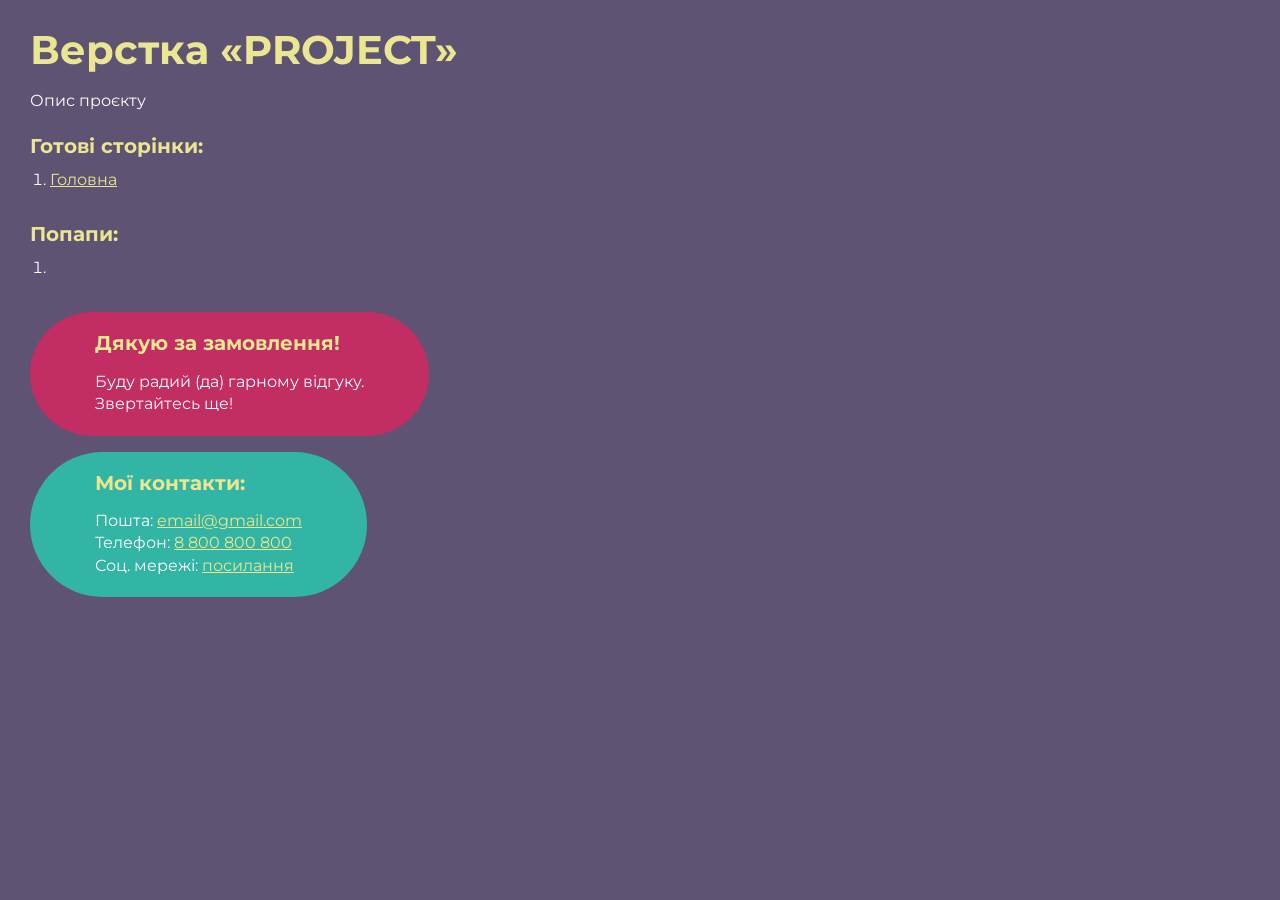
==== index.html @ 3715a98c "first commit" ====
<!DOCTYPE html>
<html>

<head>
	<meta charset="UTF-8">
	<meta name="viewport" content="width=device-width, initial-scale=1.0">
	<title>Верстка «PROJECT»</title>
</head>

<body>
	<div class="rootpage">
		<h1>Верстка «PROJECT»</h1>
		<div class="rootpage__info">
			Опис проєкту
		</div>
		<h2>Готові сторінки:</h2>
		<ol class="rootpage__list">
			<li><a target="_blank" href="home.html">Головна</a></li>
		</ol>
		<h2>Попапи:</h2>
		<ol class="rootpage__list">
			<li><a target="_blank" href="home.html#"></a></li>
		</ol>
		<div class="rootpage__tnx">
			<h2>Дякую за замовлення!</h2>
			<p>Буду радий (да) гарному відгуку.</p>
			<p>Звертайтесь ще!</p>
		</div>
		<div class="rootpage__contacts">
			<h2>Мої контакти:</h2>
			<p>Пошта: <a href="mailto:email@gmail.com">email@gmail.com</a></p>
			<p>Телефон: <a href="tel:8800800800">8 800 800 800</a></p>
			<p>Соц. мережі: <a href="">посилання</a></p>
		</div>
	</div>
</body>
<style>
	@charset "UTF-8";
	@import url("https://fonts.googleapis.com/css?family=Montserrat:regular,700&display=swap");

	*,
	*::before,
	*::after {
		padding: 0px;
		margin: 0px;
		border: 0px;
		box-sizing: border-box;
	}

	html,
	body {
		height: 100%;
		margin: 0;
		padding: 0;
		min-width: 320px;
		width: 100%;
		color: #fff;
		background-color: #5e5373;
	}

	body {
		font-family: Montserrat;
		font-size: 100%;
		line-height: 1;
		font-size: 1rem;
	}

	a {
		text-decoration: underline;
		color: #ebe691
	}

	a:visited {
		text-decoration: underline;
		color: #aaa768;
	}

	a:hover {
		text-decoration: none;
	}

	ul li {
		list-style: none;
	}

	img {
		vertical-align: top;
	}

	.wrapper {
		width: 100%;
		min-height: 100%;
		overflow: hidden;
	}

	.rootpage {
		padding: 30px;
		display: flex;
		flex-direction: column;
		align-items: flex-start;
	}

	@media (max-width: 767px) {
		.rootpage {
			padding: 30px 15px;
		}
	}

	h1 {
		color: #ebe691;
		font-size: 2.5rem;
		margin: 0px 0px 1.25rem 0px;
	}

	@media (max-width: 767px) {
		h1 {
			font-size: 1.85rem;
			margin: 0px 0px 1.25rem 0px;
		}
	}

	h2 {
		color: #ebe691;
		font-size: 1.25rem;
		margin: 0px 0px 1rem 0px;
	}

	@media (max-width: 767px) {
		h2 {
			font-size: 1.125rem;
			margin: 0px 0px 1rem 0px;
		}
	}

	.rootpage__info {
		line-height: 140%;
		margin: 0px 0px 1.5rem 0px;
	}

	.rootpage__list {
		margin: 0px 0px 2.25rem 1.25rem;
	}

	.rootpage__list li:not(:last-child) {
		margin: 0px 0px 15px 0px;
	}

	.rootpage__contacts,
	.rootpage__tnx {
		border-radius: 200px;
		padding: 20px 65px;
		line-height: 140%;
	}

	@media (max-width: 767px) {

		.rootpage__contacts,
		.rootpage__tnx {
			border-radius: 40px;
			padding: 20px;
		}
	}

	.rootpage__contacts {
		background: #32b5a4;

	}

	.rootpage__contacts a {
		color: #ebe691;
	}

	.rootpage__tnx {
		background: #c22d63;
		margin: 0px 0px 1rem 0px;
	}
</style>

</html>
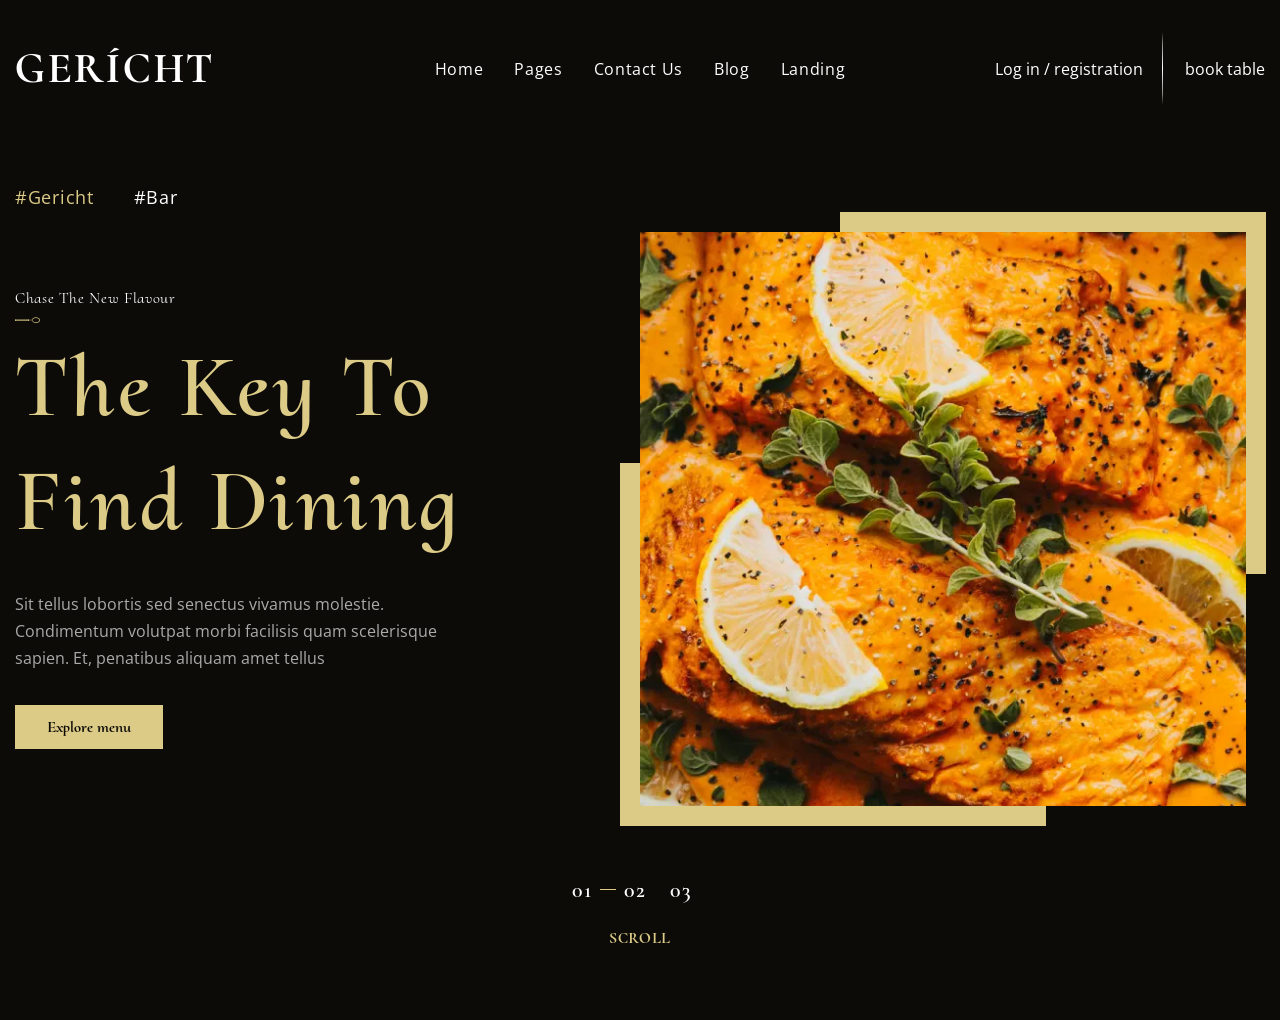
==== commit c473f917: "index" ====
--- a/index.html
+++ b/index.html
@@ -1,179 +1,121 @@
 <!DOCTYPE html>
-<html>
+<html lang="ru">
 
 <head>
+	<title>Главная</title>
 	<meta charset="UTF-8">
+	<meta name="format-detection" content="telephone=no">
+	<!-- <style>body{opacity: 0;}</style> -->
+	<link rel="stylesheet" href="css/style.min.css?_v=20230104010459">
+	<link rel="shortcut icon" href="favicon.ico">
+	<!-- <meta name="robots" content="noindex, nofollow"> -->
 	<meta name="viewport" content="width=device-width, initial-scale=1.0">
-	<title>Верстка «PROJECT»</title>
 </head>
 
 <body>
-	<div class="rootpage">
-		<h1>Верстка «PROJECT»</h1>
-		<div class="rootpage__info">
-			Опис проєкту
-		</div>
-		<h2>Готові сторінки:</h2>
-		<ol class="rootpage__list">
-			<li><a target="_blank" href="home.html">Головна</a></li>
-		</ol>
-		<h2>Попапи:</h2>
-		<ol class="rootpage__list">
-			<li><a target="_blank" href="home.html#"></a></li>
-		</ol>
-		<div class="rootpage__tnx">
-			<h2>Дякую за замовлення!</h2>
-			<p>Буду радий (да) гарному відгуку.</p>
-			<p>Звертайтесь ще!</p>
-		</div>
-		<div class="rootpage__contacts">
-			<h2>Мої контакти:</h2>
-			<p>Пошта: <a href="mailto:email@gmail.com">email@gmail.com</a></p>
-			<p>Телефон: <a href="tel:8800800800">8 800 800 800</a></p>
-			<p>Соц. мережі: <a href="">посилання</a></p>
+	<div class="wrapper">
+		<header class="header">
+			<div class="header__container header__container_wide">
+
+				<div class="header__column header__column_logo"><a href="#" class="header__logo">Gerícht</a></div>
+
+				<div class="header__column header__column_wide">
+					<div class="header__menu menu">
+						<nav class="menu__body">
+							<ul class="menu__list">
+								<li class="menu__item"><a href="" class="menu__link">Home</a></li>
+								<li class="menu__item"><a href="" class="menu__link">Pages</a></li>
+								<li class="menu__item"><a href="" class="menu__link">Contact Us</a></li>
+								<li class="menu__item"><a href="" class="menu__link">Blog</a></li>
+								<li class="menu__item"><a href="" class="menu__link">Landing</a></li>
+							</ul>
+						</nav>
+					</div>
+				</div>
+
+				<div data-da=".menu__body,479.98" class="header__column header__column_auth">
+					<ul class="header__auth auth-header">
+						<li class="auth-header__item"><a href="" class="auth-header__link">Log in / registration</a></li>
+						<li class="auth-header__item"><a href="" class="auth-header__link">book table</a></li>
+					</ul>
+				</div>
+
+				<button type="button" class="menu__icon icon-menu"><span></span></button>
+			</div>
+		</header>
+
+
+		<main class="mainpage">
+			<section data-fullscreen class="mainpage__slider main-slider"><!-- Дата-атрибут "data-fullscreen" образует блок-фулскрин не зависимо от высоты устройства ("растягивает" блок на всю высоту вьюпорта устройства) -->
+				<div class="main-slider__container main-slider__container_wide">
+					<nav class="main-slider__menu menu-main-slider">
+						<a href="" class="menu-main-slider__link menu-main-slider__link_current">#Gericht</a>
+						<a href="" class="menu-main-slider__link">#Bar</a>
+					</nav>
+					<div class="main-slider__container body-main-slider">
+						<div class="body-main-slider__swiper">
+							<div class="body-main-slider__slide slide-main-slider">
+								<div class="slide-main-slider__content">
+									<div class="slide-main-slider__header block-header block-header_big block-header_left">
+										<div class="block-header__sub-title">Chase the new flavour</div>
+										<h2 class="block-header__title">The key to find Dining</h2>
+									</div>
+									<div class="slide-main-slider__text text">Sit tellus lobortis sed senectus vivamus molestie. Condimentum volutpat morbi facilisis quam scelerisque sapien. Et, penatibus aliquam amet tellus </div>
+									<a href="" class="slide-main-slider__button button">Explore menu</a>
+								</div>
+								<a href="" class="slide-main-slider__image-ibg">
+									<picture><source data-srcset="img/mainpage/mainslider/02.webp" srcset="[data-uri]" type="image/webp"><img src="[data-uri]"  class="swiper-lazy" data-src="img/mainpage/mainslider/02.jpg" alt="food"></picture>
+								</a>
+							</div>
+							<div class="body-main-slider__slide slide-main-slider">
+								<div class="slide-main-slider__content">
+									<div class="slide-main-slider__header block-header block-header_big block-header_left">
+										<div class="block-header__sub-title">Chase the new flavour</div>
+										<h2 class="block-header__title">Love the original taste</h2>
+									</div>
+									<div class="slide-main-slider__text text">Sit tellus lobortis sed senectus vivamus molestie. Condimentum volutpat morbi facilisis quam scelerisque sapien. Et, penatibus aliquam amet tellus </div>
+									<a href="" class="slide-main-slider__button button">Explore menu</a>
+								</div>
+								<a href="" class="slide-main-slider__image-ibg">
+									<picture><source data-srcset="img/mainpage/mainslider/03.webp" srcset="[data-uri]" type="image/webp"><img src="[data-uri]"  class="swiper-lazy" data-src="img/mainpage/mainslider/03.jpg" alt="food"></picture>
+								</a>
+							</div>
+							<div class="body-main-slider__slide slide-main-slider">
+								<div class="slide-main-slider__content">
+									<div class="slide-main-slider__header block-header block-header_big block-header_left">
+										<div class="block-header__sub-title">Chase the new flavour</div>
+										<h2 class="block-header__title">In every bite delight</h2>
+									</div>
+									<div class="slide-main-slider__text text">Sit tellus lobortis sed senectus vivamus molestie. Condimentum volutpat morbi facilisis quam scelerisque sapien. Et, penatibus aliquam amet tellus </div>
+									<a href="" class="slide-main-slider__button button">Explore menu</a>
+								</div>
+								<a href="" class="slide-main-slider__image-ibg">
+									<picture><source data-srcset="img/mainpage/mainslider/01.webp" srcset="[data-uri]" type="image/webp"><img src="[data-uri]"  class="swiper-lazy" data-src="img/mainpage/mainslider/01.jpg" alt="food"></picture>
+								</a>
+							</div>
+						</div>
+						<div class="body-main-slider__controll"></div>
+					</div>
+					<button data-da=".body-main-slider,1445,last" type="button" class="main-slider__scroll scroll">Scroll</button>
+				</div>
+			</section>
+		</main>
+		<footer class="footer">
+			<div class="footer__container">
+			</div>
+		</footer>
+	</div>
+	<!-- <div id="popup" aria-hidden="true" class="popup">
+	<div class="popup__wrapper">
+		<div class="popup__content">
+			<button data-close type="button" class="popup__close">Закрыть</button>
+			<div class="popup__text">
+				Text
+			</div>
 		</div>
 	</div>
+</div> -->
+	<script src="js/app.min.js?_v=20230104010459"></script>
 </body>
-<style>
-	@charset "UTF-8";
-	@import url("https://fonts.googleapis.com/css?family=Montserrat:regular,700&display=swap");
-
-	*,
-	*::before,
-	*::after {
-		padding: 0px;
-		margin: 0px;
-		border: 0px;
-		box-sizing: border-box;
-	}
-
-	html,
-	body {
-		height: 100%;
-		margin: 0;
-		padding: 0;
-		min-width: 320px;
-		width: 100%;
-		color: #fff;
-		background-color: #5e5373;
-	}
-
-	body {
-		font-family: Montserrat;
-		font-size: 100%;
-		line-height: 1;
-		font-size: 1rem;
-	}
-
-	a {
-		text-decoration: underline;
-		color: #ebe691
-	}
-
-	a:visited {
-		text-decoration: underline;
-		color: #aaa768;
-	}
-
-	a:hover {
-		text-decoration: none;
-	}
-
-	ul li {
-		list-style: none;
-	}
-
-	img {
-		vertical-align: top;
-	}
-
-	.wrapper {
-		width: 100%;
-		min-height: 100%;
-		overflow: hidden;
-	}
-
-	.rootpage {
-		padding: 30px;
-		display: flex;
-		flex-direction: column;
-		align-items: flex-start;
-	}
-
-	@media (max-width: 767px) {
-		.rootpage {
-			padding: 30px 15px;
-		}
-	}
-
-	h1 {
-		color: #ebe691;
-		font-size: 2.5rem;
-		margin: 0px 0px 1.25rem 0px;
-	}
-
-	@media (max-width: 767px) {
-		h1 {
-			font-size: 1.85rem;
-			margin: 0px 0px 1.25rem 0px;
-		}
-	}
-
-	h2 {
-		color: #ebe691;
-		font-size: 1.25rem;
-		margin: 0px 0px 1rem 0px;
-	}
-
-	@media (max-width: 767px) {
-		h2 {
-			font-size: 1.125rem;
-			margin: 0px 0px 1rem 0px;
-		}
-	}
-
-	.rootpage__info {
-		line-height: 140%;
-		margin: 0px 0px 1.5rem 0px;
-	}
-
-	.rootpage__list {
-		margin: 0px 0px 2.25rem 1.25rem;
-	}
-
-	.rootpage__list li:not(:last-child) {
-		margin: 0px 0px 15px 0px;
-	}
-
-	.rootpage__contacts,
-	.rootpage__tnx {
-		border-radius: 200px;
-		padding: 20px 65px;
-		line-height: 140%;
-	}
-
-	@media (max-width: 767px) {
-
-		.rootpage__contacts,
-		.rootpage__tnx {
-			border-radius: 40px;
-			padding: 20px;
-		}
-	}
-
-	.rootpage__contacts {
-		background: #32b5a4;
-
-	}
-
-	.rootpage__contacts a {
-		color: #ebe691;
-	}
-
-	.rootpage__tnx {
-		background: #c22d63;
-		margin: 0px 0px 1rem 0px;
-	}
-</style>
 
 </html>
--- a/css/style.min.css
+++ b/css/style.min.css
@@ -0,0 +1 @@
+@charset "UTF-8";@import url(https://fonts.googleapis.com/css?family=Open+Sans:regular,500,600,700,italic&display=swap);@font-face{font-family:CormorantUpright;font-display:swap;src:url(../fonts/CormorantUpright-Bold.woff2) format("woff2"),url(../fonts/CormorantUpright-Bold.woff) format("woff");font-weight:700;font-style:normal}@font-face{font-family:CormorantUpright;font-display:swap;src:url(../fonts/CormorantUpright-Medium.woff2) format("woff2"),url(../fonts/CormorantUpright-Medium.woff) format("woff");font-weight:500;font-style:normal}@font-face{font-family:CormorantUpright;font-display:swap;src:url(../fonts/CormorantUpright-Light.woff2) format("woff2"),url(../fonts/CormorantUpright-Light.woff) format("woff");font-weight:300;font-style:normal}@font-face{font-family:CormorantUpright;font-display:swap;src:url(../fonts/CormorantUpright-Regular.woff2) format("woff2"),url(../fonts/CormorantUpright-Regular.woff) format("woff");font-weight:400;font-style:normal}@font-face{font-family:CormorantUpright;font-display:swap;src:url(../fonts/CormorantUpright-SemiBold.woff2) format("woff2"),url(../fonts/CormorantUpright-SemiBold.woff) format("woff");font-weight:600;font-style:normal}@font-face{font-family:icons;font-display:swap;src:url(../fonts/icons.woff2) format("woff2"),url(../fonts/icons.woff) format("woff");font-weight:400;font-style:normal}.block-header__sub-title::after,[class*=_icon-]:before{font-family:icons;font-style:normal;font-weight:400;font-variant:normal;text-transform:none;line-height:1;-webkit-font-smoothing:antialiased;-moz-osx-font-smoothing:grayscale}[class*=_icon-]:before{display:block}._icon-arrow:before{content:"\e900"}._icon-facebook:before{content:"\e901"}._icon-instagram:before{content:"\e902"}._icon-quote:before{content:"\e903"}._icon-spoon:before{content:"\e904"}._icon-twitter:before{content:"\e905"}*{padding:0;margin:0;border:0}*,:after,:before{-webkit-box-sizing:border-box;box-sizing:border-box}body,html{height:100%;min-width:320px}body{color:#aaa;line-height:1;font-family:"Open Sans",sans-serif;font-size:1rem;-ms-text-size-adjust:100%;-moz-text-size-adjust:100%;-webkit-text-size-adjust:100%;-webkit-font-smoothing:antialiased;-moz-osx-font-smoothing:grayscale}button,input,textarea{font-family:"Open Sans",sans-serif;font-size:inherit}button{cursor:pointer;color:inherit;background-color:inherit}a{-webkit-transition:color .3s ease 0s;-o-transition:color .3s ease 0s;transition:color .3s ease 0s;color:inherit}a:link,a:visited{text-decoration:none}a:hover{text-decoration:none}ul li{list-style:none}img{vertical-align:top}h1,h2,h3,h4,h5,h6{font-weight:inherit;font-size:inherit}body{color:#aaa;background-color:#0c0b08;font-family:"Open Sans"}.lock body{overflow:hidden;-ms-touch-action:none;touch-action:none;-ms-scroll-chaining:none;overscroll-behavior:none}.wrapper{min-height:100%;display:-webkit-box;display:-ms-flexbox;display:flex;-webkit-box-orient:vertical;-webkit-box-direction:normal;-ms-flex-direction:column;flex-direction:column;overflow:hidden}.wrapper>main{position:relative;z-index:2;-webkit-box-flex:1;-ms-flex:1 1 auto;flex:1 1 auto}.wrapper>*{min-width:0}[class*=__container]{max-width:81.25rem;-webkit-box-sizing:content-box;box-sizing:content-box;margin:0 auto;padding:0 .9375rem}[class*=__container_wide]{max-width:105rem}.button{padding:.5rem 2rem;font-weight:700;line-height:175%;background-color:#dcca87;color:#0c0b08;text-align:center}.button._fw{width:100%}[data-fullscreen]{min-height:100vh}.touch [data-fullscreen]{min-height:calc(var(--vh,1vh) * 100)}.no-webp .main-bg{background:url(../img/BG-min.jpg) center/cover no-repeat}.main-bg{position:fixed;top:-10%;left:0;width:100%;height:120%}.block-header{text-transform:capitalize;display:-ms-grid;display:grid;gap:8px;justify-items:center}.block-header__sub-title{line-height:130%;text-align:center;letter-spacing:.04em;color:#fff;display:-ms-grid;display:grid;gap:8px;justify-items:center}.block-header__sub-title::after{content:"\e904";color:#dcca87;font-size:.3913043478em}.block-header__title{font-weight:600;line-height:130%;text-align:center;letter-spacing:.04em;color:#dcca87}.block-header_big .block-header__title{text-align:left}.block-header_left{justify-items:stretch}.block-header_left .block-header__sub-title{justify-items:start}.scroll{color:#dcca87;text-transform:uppercase;font-weight:700;font-size:1rem;line-height:175%;letter-spacing:.04em;display:-ms-grid;display:grid;justify-items:center;gap:24px}.scroll::before{content:"";background:#dcca87;width:1px;height:60px;background:-webkit-gradient(linear,left top,left bottom,color-stop(66%,#dcca87),to(rgba(220,202,135,.24)));background:-o-linear-gradient(top,#dcca87 66%,rgba(220,202,135,.24) 100%);background:linear-gradient(180deg,#dcca87 66%,rgba(220,202,135,.24) 100%)}.text{line-height:170%}[class*=-ibg]{position:relative}[class*=-ibg] img{position:absolute;width:100%;height:100%;top:0;left:0;-o-object-fit:cover;object-fit:cover}[class*=-ibg_contain] img{-o-object-fit:contain;object-fit:contain}.block-header,.body-main-slider__controll,.button,.header__logo,.scroll{font-family:CormorantUpright}.header{color:#fff;padding:10px 0;position:fixed;width:100%;top:0;left:0;z-index:50}.header__container{-webkit-box-align:center;-ms-flex-align:center;align-items:center;position:relative;display:-webkit-box;display:-ms-flexbox;display:flex;gap:10px}.header__column{-webkit-box-flex:0;-ms-flex-positive:0;flex-grow:0;-ms-flex-negative:0;flex-shrink:0}.header__column_wide{-webkit-box-flex:1;-ms-flex:1 1 auto;flex:1 1 auto}.header__column_auth{-ms-flex-item-align:stretch;-ms-grid-row-align:stretch;align-self:stretch}.header__logo{position:relative;z-index:2;font-weight:700;line-height:130%;letter-spacing:.04em;text-transform:uppercase}.menu__list{display:-webkit-box;display:-ms-flexbox;display:flex;row-gap:5px;-ms-flex-wrap:wrap;flex-wrap:wrap;-webkit-box-pack:center;-ms-flex-pack:center;justify-content:center;-webkit-box-align:center;-ms-flex-align:center;align-items:center}.menu__link{line-height:175%;letter-spacing:.04em}.auth-header{height:100%;-ms-flex-item-align:stretch;-ms-grid-row-align:stretch;align-self:stretch;display:-webkit-box;display:-ms-flexbox;display:flex;row-gap:5px;-webkit-box-pack:center;-ms-flex-pack:center;justify-content:center}.auth-header__item{display:-webkit-box;display:-ms-flexbox;display:flex;-webkit-box-align:center;-ms-flex-align:center;align-items:center;position:relative}.auth-header__link{text-align:center;line-height:140%;-webkit-transition:color .3s ease 0s;-o-transition:color .3s ease 0s;transition:color .3s ease 0s}.icon-menu{display:none}.footer{position:relative;z-index:2}.main-slider{background-color:#0c0b08;display:-webkit-box;display:-ms-flexbox;display:flex}.main-slider__container:not(.main-slider__container_wide){padding:0}.main-slider__container_wide{-webkit-box-flex:1;-ms-flex:1 1 auto;flex:1 1 auto;min-width:0;position:relative}.body-main-slider.swiper{overflow:visible}.body-main-slider__swiper{-webkit-box-flex:1;-ms-flex:1 1 auto;flex:1 1 auto;-webkit-box-align:center;-ms-flex-align:center;align-items:center}.body-main-slider__controll{display:-webkit-box;display:-ms-flexbox;display:flex;gap:8px;-webkit-box-pack:center;-ms-flex-pack:center;justify-content:center;-webkit-box-align:center;-ms-flex-align:center;align-items:center;text-transform:uppercase}.body-main-slider__controll .swiper-pagination-bullet{font-weight:600;font-size:1.375rem;line-height:175%;letter-spacing:.04em;color:#fff;-webkit-transition:gap .8s ease 0s;-o-transition:gap .8s ease 0s;transition:gap .8s ease 0s;display:-webkit-box;display:-ms-flexbox;display:flex;gap:0;-webkit-box-align:center;-ms-flex-align:center;align-items:center}.body-main-slider__controll .swiper-pagination-bullet::after{content:"";width:16px;-webkit-transition:all .8s ease 0s;-o-transition:all .8s ease 0s;transition:all .8s ease 0s;background-color:#dcca87;-webkit-box-flex:0;-ms-flex:0 0 0px;flex:0 0 0px;height:1px}.body-main-slider__controll .swiper-pagination-bullet-active{gap:8px}.body-main-slider__controll .swiper-pagination-bullet-active::after{content:"";width:16px;-webkit-transition:all .3s ease 0s;-o-transition:all .3s ease 0s;transition:all .3s ease 0s;background-color:#dcca87;-webkit-box-flex:0;-ms-flex:0 0 16px;flex:0 0 16px;height:1px}.slide-main-slider{padding:25px 0 0 0;opacity:0!important;pointer-events:none}.slide-main-slider.swiper-slide-active{pointer-events:auto;opacity:1!important}.slide-main-slider__content{-ms-grid-row-align:center;align-self:center;display:-ms-grid;display:grid;gap:32px;justify-items:start}.slide-main-slider__image-ibg{position:relative;-ms-flex-item-align:center;-ms-grid-row-align:center;align-self:center;padding-bottom:89.9709302326%}.slide-main-slider__image-ibg::after,.slide-main-slider__image-ibg::before{content:"";position:absolute;background-color:#dcca87;-webkit-transition:-webkit-transform .3s ease 0s;transition:-webkit-transform .3s ease 0s;-o-transition:transform .3s ease 0s;transition:transform .3s ease 0s;transition:transform .3s ease 0s,-webkit-transform .3s ease 0s;width:70.2746365105%;height:63.226744186%}.slide-main-slider__image-ibg::before{top:0;right:0;-webkit-transform:translate(20px,-20px);-ms-transform:translate(20px,-20px);transform:translate(20px,-20px)}.slide-main-slider__image-ibg::after{bottom:0;left:0;-webkit-transform:translate(-20px,20px);-ms-transform:translate(-20px,20px);transform:translate(-20px,20px)}.slide-main-slider__image-ibg img{-webkit-transition:-webkit-transform .3s ease 0s;transition:-webkit-transform .3s ease 0s;-o-transition:transform .3s ease 0s;transition:transform .3s ease 0s;transition:transform .3s ease 0s,-webkit-transform .3s ease 0s;z-index:2}.menu-main-slider{display:-webkit-box;display:-ms-flexbox;display:flex;gap:40px;position:absolute;left:.9375rem;top:0}.menu-main-slider__link{font-size:1.125rem;line-height:175%;letter-spacing:.04em;color:#fff}.menu-main-slider__link_current{color:#dcca87}.swiper{overflow:hidden}.swiper-wrapper{width:100%;height:100%;-webkit-box-sizing:content-box;box-sizing:content-box;display:-webkit-box;display:-ms-flexbox;display:flex;position:relative}.swiper-vertical .swiper-wrapper{-webkit-box-orient:vertical;-webkit-box-direction:normal;-ms-flex-direction:column;flex-direction:column}.swiper-autoheight .swiper-wrapper{-webkit-box-align:start;-ms-flex-align:start;align-items:flex-start}.swiper-initialized .swiper-slide{-ms-flex-negative:0;flex-shrink:0}.swiper-android .swiper-slide,.swiper-android .swiper-wrapper{-webkit-transform:translate3d(0,0,0);transform:translate3d(0,0,0)}.swiper-button-lock{display:none!important}@media (min-width:61.99875em){.body-main-slider{height:100%;display:-webkit-box;display:-ms-flexbox;display:flex;-webkit-box-orient:vertical;-webkit-box-direction:normal;-ms-flex-direction:column;flex-direction:column}.body-main-slider__slide{height:100%}.body-main-slider__controll{padding-top:5.5rem}.slide-main-slider{display:-ms-grid;display:grid;-ms-grid-columns:(1fr)[2];grid-template-columns:repeat(2,1fr)}.slide-main-slider__content{padding-right:2.5rem;max-width:31.25rem}.slide-main-slider__image-ibg{margin-right:3.0769230769%;max-height:736px;height:100%}}@media (min-width:71.875em){.auth-header{padding:22px 0;-webkit-box-pack:end;-ms-flex-pack:end;justify-content:flex-end}.auth-header__item:not(:last-child)::before{content:"";position:absolute;top:0;width:1px;height:100%;background:-webkit-gradient(linear,left top,left bottom,from(rgba(255,255,255,0)),color-stop(15%,rgba(255,255,255,.5)),color-stop(50%,#fff),color-stop(85%,rgba(255,255,255,.5)),to(rgba(255,255,255,0)));background:-o-linear-gradient(top,rgba(255,255,255,0) 0,rgba(255,255,255,.5) 15%,#fff 50%,rgba(255,255,255,.5) 85%,rgba(255,255,255,0) 100%);background:linear-gradient(to bottom,rgba(255,255,255,0) 0,rgba(255,255,255,.5) 15%,#fff 50%,rgba(255,255,255,.5) 85%,rgba(255,255,255,0) 100%)}}@media (min-width:71.875em) and (min-width:83.125em){.auth-header__item:not(:last-child)::before{right:-1.5rem}}@media (min-width:83.125em){.block-header__sub-title{font-size:1.4375rem}.block-header__title{font-size:4rem}.block-header_big .block-header__title{font-size:5.625rem}.header__container{min-height:7.5625rem}.header__column{-ms-flex-preferred-size:18.75rem;flex-basis:18.75rem}.header__logo{font-size:2.75rem}.menu__list{-webkit-column-gap:2rem;-moz-column-gap:2rem;column-gap:2rem}.auth-header{-webkit-column-gap:3.125rem;-moz-column-gap:3.125rem;column-gap:3.125rem}.main-slider{padding-top:11.5625rem}.main-slider{padding-bottom:4.375rem}}@media (min-width:90.3125em){.main-slider__scroll{position:absolute;bottom:0;right:.9375rem}.menu-main-slider{height:100%;-webkit-box-orient:vertical;-webkit-box-direction:normal;-ms-flex-direction:column;flex-direction:column;-webkit-box-pack:center;-ms-flex-pack:center;justify-content:center;-webkit-box-align:center;-ms-flex-align:center;align-items:center}.menu-main-slider__link{-webkit-transform:rotate(180deg);-ms-transform:rotate(180deg);transform:rotate(180deg);-webkit-writing-mode:vertical-lr;-ms-writing-mode:tb-lr;writing-mode:vertical-lr}}@media (max-width:20em){.block-header__sub-title{font-size:1.4375rem}.block-header__title{font-size:4rem}.block-header_big .block-header__title{font-size:2.5rem}.header__container{min-height:3.125rem}.main-slider{padding-top:7.1875rem}.main-slider{padding-bottom:1.875rem}}@media (max-width:90.3125em){.main-slider__scroll{display:block;padding-top:.9375rem}.main-slider__scroll::before{display:none}.slide-main-slider{padding:50px 0}}@media (max-width:71.875em){.auth-header{-webkit-box-orient:vertical;-webkit-box-direction:normal;-ms-flex-direction:column;flex-direction:column;-webkit-box-align:end;-ms-flex-align:end;align-items:flex-end}}@media (max-width:61.99875em){.touch .main-slider[data-fullscrean]{min-height:0}.main-slider__scroll{display:none}.slide-main-slider__content:not(:last-child){margin-bottom:3.125rem}.slide-main-slider__image-ibg{display:block;margin:0 -.9375rem}}@media (max-width:47.99875em){.touch [data-fullscreen]{-webkit-transition:height .2s;-o-transition:height .2s;transition:height .2s}.header__container{gap:25px}.menu__body{position:fixed;overflow:auto;width:100%;height:100%;top:0;left:-100%;-webkit-transition:left .3s ease 0s;-o-transition:left .3s ease 0s;transition:left .3s ease 0s;background-color:#0c0b08;padding-bottom:1.875rem;padding-right:.9375rem;padding-left:.9375rem}.menu__body::before{content:"";top:-100%;position:fixed;width:100%;left:0;-webkit-transition:top .3s ease 0s;-o-transition:top .3s ease 0s;transition:top .3s ease 0s;background:-webkit-gradient(linear,left top,left bottom,color-stop(50%,#000),color-stop(50%,rgba(0,0,0,.65)),to(rgba(0,0,0,0)));background:-o-linear-gradient(top,#000 50%,rgba(0,0,0,.65) 50%,rgba(0,0,0,0) 100%);background:linear-gradient(to bottom,#000 50%,rgba(0,0,0,.65) 50%,rgba(0,0,0,0) 100%)}.menu-open .menu__body{left:0}.menu-open .menu__body::before{left:0}.menu__list{-webkit-box-orient:vertical;-webkit-box-direction:normal;-ms-flex-direction:column;flex-direction:column}.menu__list:not(:last-child){margin-bottom:3.125rem}.icon-menu{display:block;position:relative;-webkit-box-flex:0;-ms-flex:0 0 40px;flex:0 0 40px;height:22.5px;cursor:pointer;z-index:5}.icon-menu span,.icon-menu::after,.icon-menu::before{content:"";-webkit-transition:all .3s ease 0s;-o-transition:all .3s ease 0s;transition:all .3s ease 0s;right:0;position:absolute;width:100%;height:.125rem;background-color:#fff}.icon-menu::before{top:0}.icon-menu::after{bottom:0}.icon-menu span{top:calc(50% - .0625rem)}.menu-open .icon-menu span{-webkit-transform:scale(0);-ms-transform:scale(0);transform:scale(0)}.menu-open .icon-menu::before{-webkit-transform:rotate(-45deg);-ms-transform:rotate(-45deg);transform:rotate(-45deg);top:calc(50% - .0625rem)}.menu-open .icon-menu::after{-webkit-transform:rotate(45deg);-ms-transform:rotate(45deg);transform:rotate(45deg);bottom:calc(50% - .0625rem)}.slide-main-slider__content{justify-items:stretch}}@media (max-width:47.99875em) and (max-width:20em){.menu__body{padding-top:6.25rem}.menu__body::before{height:5.625rem}}@media (max-width:29.99875em){.menu__link{font-size:1.875rem}.auth-header{-webkit-box-align:center;-ms-flex-align:center;align-items:center}.auth-header__link{font-size:1.25rem}}@media (min-width:20em) and (max-width:83.125em){@supports (font-size:clamp(1.4375rem ,1.4375rem + 0vw ,1.4375rem)){.block-header__sub-title{font-size:clamp(1.4375rem ,1.4375rem + 0 ,1.4375rem)}}@supports not (font-size:clamp(1.4375rem ,1.4375rem + 0vw ,1.4375rem)){.block-header__sub-title{font-size:calc(1.4375rem + 0 * (100vw - 20rem)/ 63.125)}}@supports (font-size:clamp(4rem ,4rem + 0vw ,4rem)){.block-header__title{font-size:clamp(4rem ,4rem + 0 ,4rem)}}@supports not (font-size:clamp(4rem ,4rem + 0vw ,4rem)){.block-header__title{font-size:calc(4rem + 0 * (100vw - 20rem)/ 63.125)}}@supports (font-size:clamp(2.5rem ,1.5099009901rem + 4.9504950495vw ,5.625rem)){.block-header_big .block-header__title{font-size:clamp(2.5rem ,1.5099009901rem + 4.9504950495vw ,5.625rem)}}@supports not (font-size:clamp(2.5rem ,1.5099009901rem + 4.9504950495vw ,5.625rem)){.block-header_big .block-header__title{font-size:calc(2.5rem + 3.125 * (100vw - 20rem)/ 63.125)}}@supports (min-height:clamp(3.125rem ,1.7190594059rem + 7.0297029703vw ,7.5625rem)){.header__container{min-height:clamp(3.125rem ,1.7190594059rem + 7.0297029703vw ,7.5625rem)}}@supports not (min-height:clamp(3.125rem ,1.7190594059rem + 7.0297029703vw ,7.5625rem)){.header__container{min-height:calc(3.125rem + 4.4375 * (100vw - 20rem)/ 63.125)}}@supports (padding-top:clamp(7.1875rem ,5.8013613861rem + 6.9306930693vw ,11.5625rem)){.main-slider{padding-top:clamp(7.1875rem ,5.8013613861rem + 6.9306930693vw ,11.5625rem)}}@supports not (padding-top:clamp(7.1875rem ,5.8013613861rem + 6.9306930693vw ,11.5625rem)){.main-slider{padding-top:calc(7.1875rem + 4.375 * (100vw - 20rem)/ 63.125)}}@supports (padding-bottom:clamp(1.875rem ,1.0829207921rem + 3.9603960396vw ,4.375rem)){.main-slider{padding-bottom:clamp(1.875rem ,1.0829207921rem + 3.9603960396vw ,4.375rem)}}@supports not (padding-bottom:clamp(1.875rem ,1.0829207921rem + 3.9603960396vw ,4.375rem)){.main-slider{padding-bottom:calc(1.875rem + 2.5 * (100vw - 20rem)/ 63.125)}}}@media (min-width:48em) and (max-width:83.125em){@supports (flex-basis:clamp(11.25rem ,1.0008896797rem + 21.3523131673vw ,18.75rem)){.header__column{-ms-flex-preferred-size:clamp(11.25rem ,1.0008896797rem + 21.3523131673vw ,18.75rem);flex-basis:clamp(11.25rem ,1.0008896797rem + 21.3523131673vw ,18.75rem)}}@supports not (flex-basis:clamp(11.25rem ,1.0008896797rem + 21.3523131673vw ,18.75rem)){.header__column{-ms-flex-preferred-size:calc(11.25rem + 7.5 * (100vw - 48rem)/ 35.125);flex-basis:calc(11.25rem + 7.5 * (100vw - 48rem)/ 35.125)}}}@media (min-width:19.9375em) and (max-width:83.125em){@supports (font-size:clamp(2.1875rem ,2.0100148368rem + 0.8902077151vw ,2.75rem)){.header__logo{font-size:clamp(2.1875rem ,2.0100148368rem + .8902077151vw ,2.75rem)}}@supports not (font-size:clamp(2.1875rem ,2.0100148368rem + 0.8902077151vw ,2.75rem)){.header__logo{font-size:calc(2.1875rem + .5625 * (100vw - 19.9375rem)/ 63.1875)}}}@media (max-width:47.99875em) and (min-width:83.125em){.menu__body{padding-top:10.625rem}.menu__body::before{height:8.8125rem}}@media (max-width:47.99875em) and (min-width:20em) and (max-width:83.125em){@supports (padding-top:clamp(6.25rem ,4.8638613861rem + 6.9306930693vw ,10.625rem)){.menu__body{padding-top:clamp(6.25rem ,4.8638613861rem + 6.9306930693vw ,10.625rem)}}@supports not (padding-top:clamp(6.25rem ,4.8638613861rem + 6.9306930693vw ,10.625rem)){.menu__body{padding-top:calc(6.25rem + 4.375 * (100vw - 20rem)/ 63.125)}}@supports (height:clamp(5.625rem ,4.6150990099rem + 5.0495049505vw ,8.8125rem)){.menu__body::before{height:clamp(5.625rem ,4.6150990099rem + 5.0495049505vw ,8.8125rem)}}@supports not (height:clamp(5.625rem ,4.6150990099rem + 5.0495049505vw ,8.8125rem)){.menu__body::before{height:calc(5.625rem + 3.1875 * (100vw - 20rem)/ 63.125)}}}@media (min-width:23.4375em) and (max-width:83.125em){@supports ((-moz-column-gap:clamp(0.9375rem ,0.5202879581rem + 1.780104712vw ,2rem)) or (column-gap:clamp(0.9375rem ,0.5202879581rem + 1.780104712vw ,2rem))){.menu__list{-webkit-column-gap:clamp(.9375rem ,.5202879581rem + 1.780104712vw ,2rem);-moz-column-gap:clamp(.9375rem ,.5202879581rem + 1.780104712vw ,2rem);column-gap:clamp(.9375rem ,.5202879581rem + 1.780104712vw ,2rem)}}@supports not ((-moz-column-gap:clamp(0.9375rem ,0.5202879581rem + 1.780104712vw ,2rem)) or (column-gap:clamp(0.9375rem ,0.5202879581rem + 1.780104712vw ,2rem))){.menu__list{-webkit-column-gap:calc(.9375rem + 1.0625 * (100vw - 23.4375rem)/ 59.6875);-moz-column-gap:calc(.9375rem + 1.0625 * (100vw - 23.4375rem)/ 59.6875);column-gap:calc(.9375rem + 1.0625 * (100vw - 23.4375rem)/ 59.6875)}}}@media (min-width:71.875em) and (max-width:83.125em){@supports ((-moz-column-gap:clamp(1.25rem ,-10.7291666667rem + 16.6666666667vw ,3.125rem)) or (column-gap:clamp(1.25rem ,-10.7291666667rem + 16.6666666667vw ,3.125rem))){.auth-header{-webkit-column-gap:clamp(1.25rem ,-10.7291666667rem + 16.6666666667vw ,3.125rem);-moz-column-gap:clamp(1.25rem ,-10.7291666667rem + 16.6666666667vw ,3.125rem);column-gap:clamp(1.25rem ,-10.7291666667rem + 16.6666666667vw ,3.125rem)}}@supports not ((-moz-column-gap:clamp(1.25rem ,-10.7291666667rem + 16.6666666667vw ,3.125rem)) or (column-gap:clamp(1.25rem ,-10.7291666667rem + 16.6666666667vw ,3.125rem))){.auth-header{-webkit-column-gap:calc(1.25rem + 1.875 * (100vw - 71.875rem)/ 11.25);-moz-column-gap:calc(1.25rem + 1.875 * (100vw - 71.875rem)/ 11.25);column-gap:calc(1.25rem + 1.875 * (100vw - 71.875rem)/ 11.25)}}}@media (min-width:71.875em) and (min-width:71.875em) and (max-width:83.125em){@supports (right:clamp(-1.5rem ,4.9652777778rem + -7.7777777778vw ,-0.625rem)){.auth-header__item:not(:last-child)::before{right:clamp(-1.5rem ,4.9652777778rem + -7.7777777778vw ,-.625rem)}}@supports not (right:clamp(-1.5rem ,4.9652777778rem + -7.7777777778vw ,-0.625rem)){.auth-header__item:not(:last-child)::before{right:calc(-.625rem + -.875 * (100vw - 71.875rem)/ 11.25)}}}@media (max-width:90.3125em) and (min-width:61.99875em){.body-main-slider__controll{padding-top:.9375rem}}@media (any-hover:hover){.button:hover{-webkit-transition:all .4s ease 0s;-o-transition:all .4s ease 0s;transition:all .4s ease 0s;background-color:#0c0b08;color:#dcca87}.menu__link:hover{color:#dcca87}.auth-header__link:hover{color:#dcca87}.slide-main-slider__image-ibg:hover::before{-webkit-transform:translate(30px,-30px);-ms-transform:translate(30px,-30px);transform:translate(30px,-30px)}.slide-main-slider__image-ibg:hover::after{-webkit-transform:translate(-30px,30px);-ms-transform:translate(-30px,30px);transform:translate(-30px,30px)}.slide-main-slider__image-ibg:hover img{-webkit-transform:scale(1.05);-ms-transform:scale(1.05);transform:scale(1.05)}.menu-main-slider__link:hover{color:#dcca87}}.webp .main-bg{background:url(../img/BG-min.webp) center/cover no-repeat}
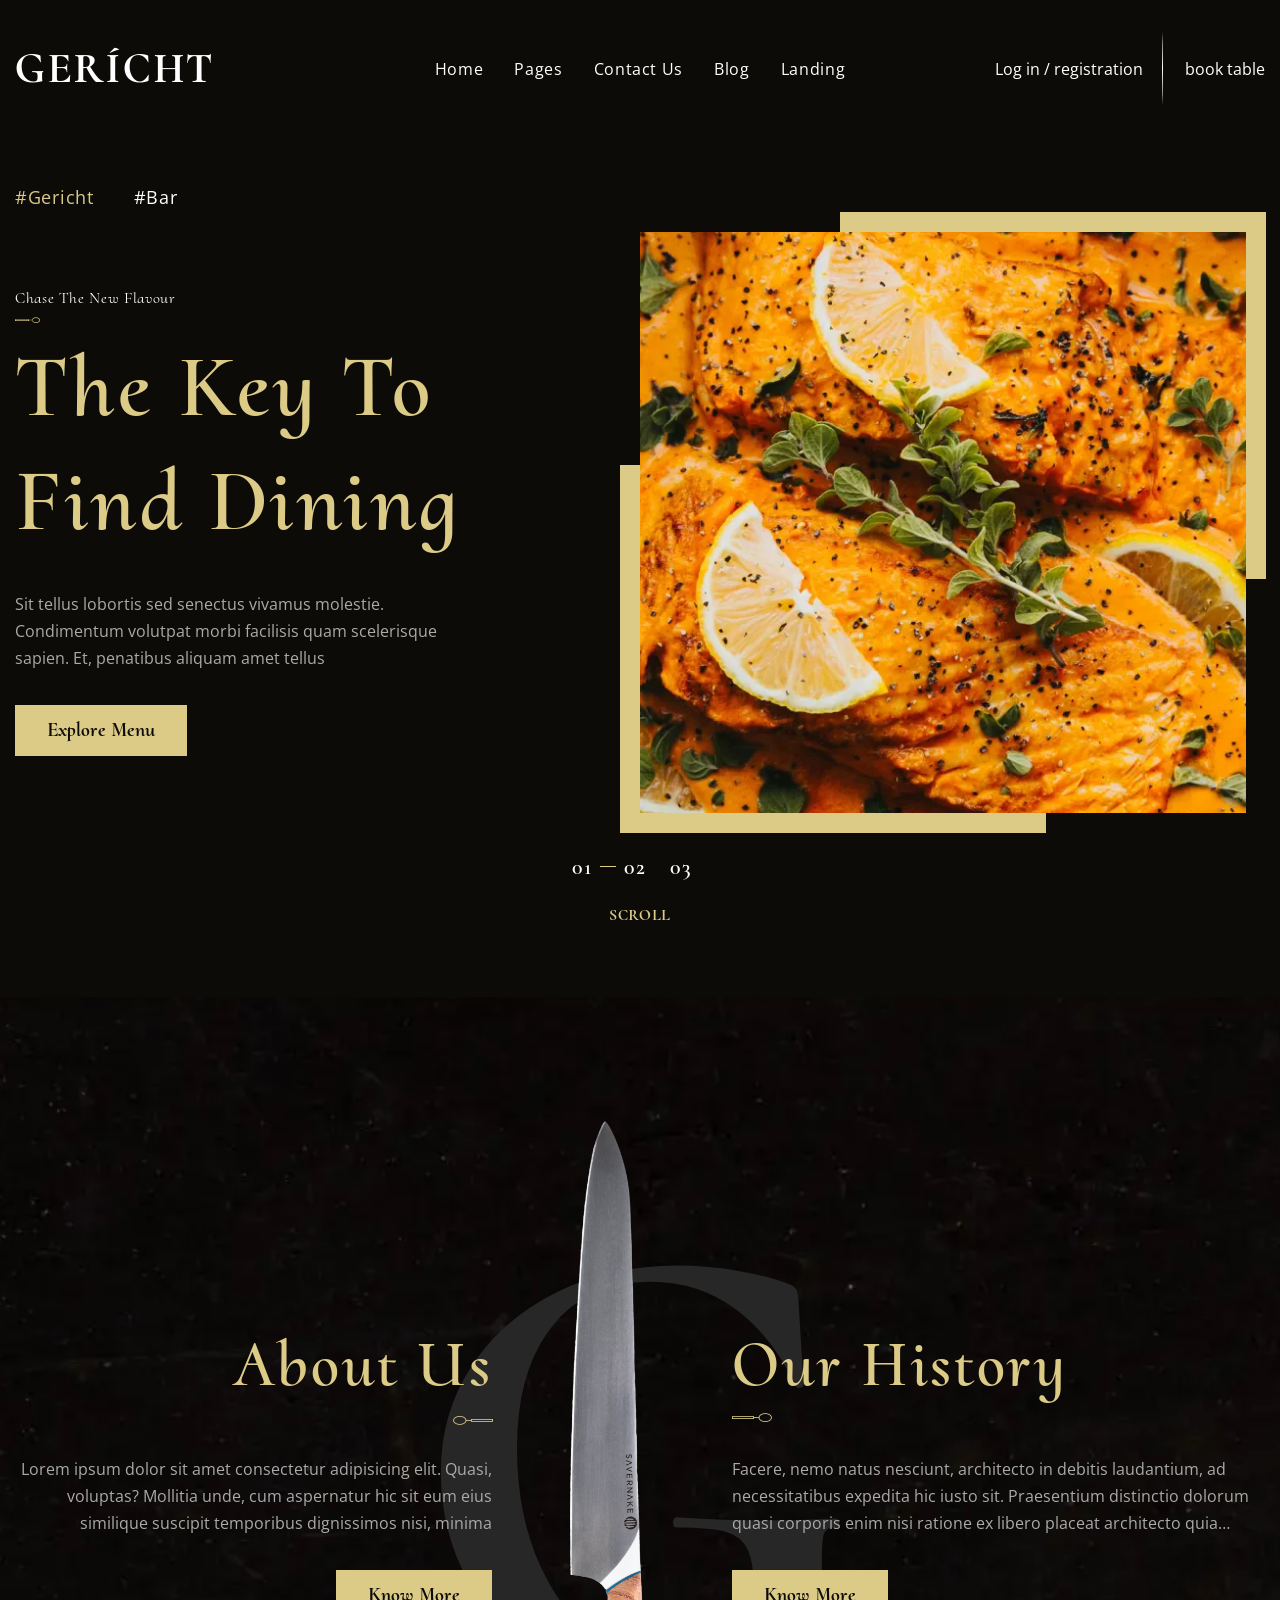
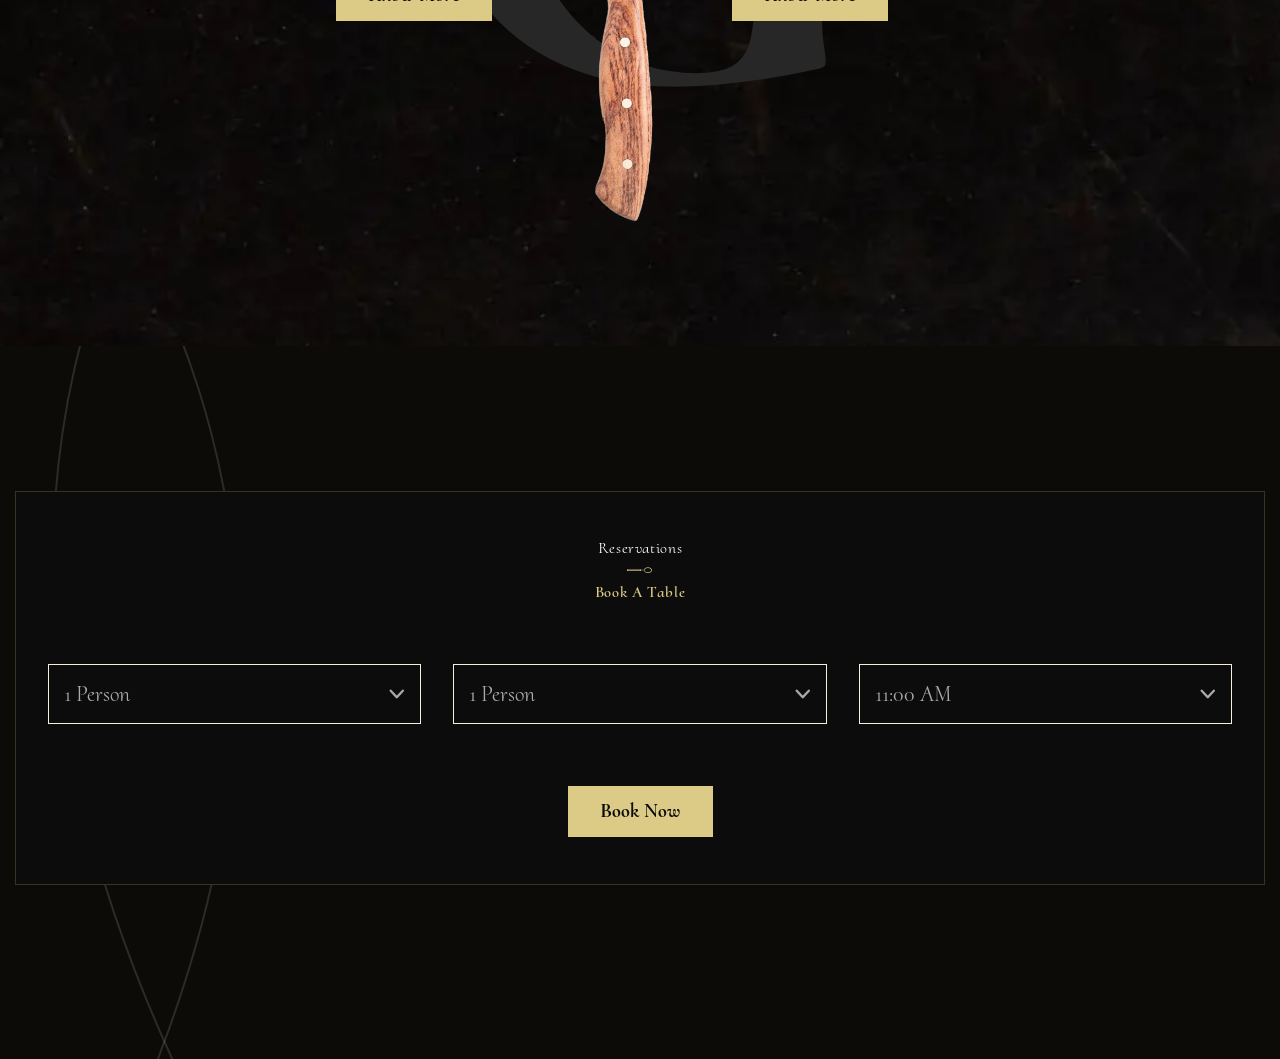
==== commit a77788cc: "11-01-23" ====
--- a/index.html
+++ b/index.html
@@ -6,7 +6,7 @@
 	<meta charset="UTF-8">
 	<meta name="format-detection" content="telephone=no">
 	<!-- <style>body{opacity: 0;}</style> -->
-	<link rel="stylesheet" href="css/style.min.css?_v=20230104010459">
+	<link rel="stylesheet" href="css/style.min.css?_v=20230111175541">
 	<link rel="shortcut icon" href="favicon.ico">
 	<!-- <meta name="robots" content="noindex, nofollow"> -->
 	<meta name="viewport" content="width=device-width, initial-scale=1.0">
@@ -14,7 +14,7 @@
 
 <body>
 	<div class="wrapper">
-		<header class="header">
+		<header data-scroll="200" data-scroll-show class="header"> <!--  data-scroll = "121" - подключение классов после 121 пикселей скролла -->
 			<div class="header__container header__container_wide">
 
 				<div class="header__column header__column_logo"><a href="#" class="header__logo">Gerícht</a></div>
@@ -48,10 +48,6 @@
 		<main class="mainpage">
 			<section data-fullscreen class="mainpage__slider main-slider"><!-- Дата-атрибут "data-fullscreen" образует блок-фулскрин не зависимо от высоты устройства ("растягивает" блок на всю высоту вьюпорта устройства) -->
 				<div class="main-slider__container main-slider__container_wide">
-					<nav class="main-slider__menu menu-main-slider">
-						<a href="" class="menu-main-slider__link menu-main-slider__link_current">#Gericht</a>
-						<a href="" class="menu-main-slider__link">#Bar</a>
-					</nav>
 					<div class="main-slider__container body-main-slider">
 						<div class="body-main-slider__swiper">
 							<div class="body-main-slider__slide slide-main-slider">
@@ -96,13 +92,80 @@
 						</div>
 						<div class="body-main-slider__controll"></div>
 					</div>
-					<button data-da=".body-main-slider,1445,last" type="button" class="main-slider__scroll scroll">Scroll</button>
+					<nav class="main-slider__menu menu-main-slider">
+						<a href="" class="menu-main-slider__link menu-main-slider__link_current">#Gericht</a>
+						<a href="" class="menu-main-slider__link">#Bar</a>
+					</nav>
+					<button data-goto="about-section" data-goto-header data-da=".body-main-slider,1445,last" type="button" class="main-slider__scroll scroll">Scroll</button>
 				</div>
 			</section>
+			<div class="mainpage__body">
+				<section id="about-section" data-bg class="mainpage__about about-section">
+					<div class="about-section__container">
+						<div class="about-section__content">
+							<h3 class="about-section__title">About us</h3>
+							<div class="about-section__text">Lorem ipsum dolor sit amet consectetur adipisicing elit. Quasi, voluptas? Mollitia unde, cum aspernatur hic sit eum eius similique suscipit temporibus dignissimos nisi, minima voluptatibus a exercitationem animi alias commodi.</div>
+							<a href="" class="about-sectiom__button button">Know more</a>
+						</div>
+						<div class="about-section__knife">
+							<img src="img/about/knife.svg" alt="knife">
+						</div>
+						<div class="about-section__content">
+							<h3 class="about-section__title">Our history</h3>
+							<div class="about-section__text">Facere, nemo natus nesciunt, architecto in debitis laudantium, ad necessitatibus expedita hic iusto sit. Praesentium distinctio dolorum quasi corporis enim nisi ratione ex libero placeat architecto quia adipisci laboriosam commodi impedit, nesciunt esse.</div>
+							<a href="" class="about-sectiom__button button">Know more</a>
+						</div>
+					</div>
+				</section>
+				<section class="book">
+					<div class="book__container">
+						<div class="book__body">
+							<div class="book__header block-header">
+								<div class="block-header__sub-title">Reservations</div>
+								<h2 class="block-header__title">Book a table</h2>
+							</div>
+							<form action="#" class="book__form form-book">
+								<div class="form-book__lines">
+									<div class="form-book__line">
+										<select name="form[]" data-class-modif="form">
+											<option value="1" selected>1 Person</option>
+											<option value="2">2 Person</option>
+											<option value="3">3 Person</option>
+											<option value="4">4 Person</option>
+										</select>
+									</div>
+									<div class="form-book__line">
+										<select name="form[]" data-class-modif="form">
+											<option value="1" selected>1 Person</option>
+											<option value="2">2 Person</option>
+											<option value="3">3 Person</option>
+											<option value="4">4 Person</option>
+										</select>
+									</div>
+									<div class="form-book__line">
+										<select data-scroll name="form[]" data-class-modif="form">
+											<option value="1" selected>11:00 AM</option>
+											<option value="2">12:00 AM</option>
+											<option value="3">1:00 PM</option>
+											<option value="4">2:00 PM</option>
+											<option value="4">3:00 PM</option>
+											<option value="4">4:00 PM</option>
+											<option value="4">5:00 PM</option>
+											<option value="4">6:00 PM</option>
+										</select>
+									</div>
+								</div>
+								<button type="submit" class="book__button button">Book now</button>
+							</form>
+						</div>
+					</div>
+				</section>
+			</div>
+
 		</main>
 		<footer class="footer">
 			<div class="footer__container">
-			</div>
+
 		</footer>
 	</div>
 	<!-- <div id="popup" aria-hidden="true" class="popup">
@@ -115,7 +178,7 @@
 		</div>
 	</div>
 </div> -->
-	<script src="js/app.min.js?_v=20230104010459"></script>
+	<script src="js/app.min.js?_v=20230111175541"></script>
 </body>
 
 </html>
--- a/css/style.min.css
+++ b/css/style.min.css
@@ -1 +1 @@
-@charset "UTF-8";@import url(https://fonts.googleapis.com/css?family=Open+Sans:regular,500,600,700,italic&display=swap);@font-face{font-family:CormorantUpright;font-display:swap;src:url(../fonts/CormorantUpright-Bold.woff2) format("woff2"),url(../fonts/CormorantUpright-Bold.woff) format("woff");font-weight:700;font-style:normal}@font-face{font-family:CormorantUpright;font-display:swap;src:url(../fonts/CormorantUpright-Medium.woff2) format("woff2"),url(../fonts/CormorantUpright-Medium.woff) format("woff");font-weight:500;font-style:normal}@font-face{font-family:CormorantUpright;font-display:swap;src:url(../fonts/CormorantUpright-Light.woff2) format("woff2"),url(../fonts/CormorantUpright-Light.woff) format("woff");font-weight:300;font-style:normal}@font-face{font-family:CormorantUpright;font-display:swap;src:url(../fonts/CormorantUpright-Regular.woff2) format("woff2"),url(../fonts/CormorantUpright-Regular.woff) format("woff");font-weight:400;font-style:normal}@font-face{font-family:CormorantUpright;font-display:swap;src:url(../fonts/CormorantUpright-SemiBold.woff2) format("woff2"),url(../fonts/CormorantUpright-SemiBold.woff) format("woff");font-weight:600;font-style:normal}@font-face{font-family:icons;font-display:swap;src:url(../fonts/icons.woff2) format("woff2"),url(../fonts/icons.woff) format("woff");font-weight:400;font-style:normal}.block-header__sub-title::after,[class*=_icon-]:before{font-family:icons;font-style:normal;font-weight:400;font-variant:normal;text-transform:none;line-height:1;-webkit-font-smoothing:antialiased;-moz-osx-font-smoothing:grayscale}[class*=_icon-]:before{display:block}._icon-arrow:before{content:"\e900"}._icon-facebook:before{content:"\e901"}._icon-instagram:before{content:"\e902"}._icon-quote:before{content:"\e903"}._icon-spoon:before{content:"\e904"}._icon-twitter:before{content:"\e905"}*{padding:0;margin:0;border:0}*,:after,:before{-webkit-box-sizing:border-box;box-sizing:border-box}body,html{height:100%;min-width:320px}body{color:#aaa;line-height:1;font-family:"Open Sans",sans-serif;font-size:1rem;-ms-text-size-adjust:100%;-moz-text-size-adjust:100%;-webkit-text-size-adjust:100%;-webkit-font-smoothing:antialiased;-moz-osx-font-smoothing:grayscale}button,input,textarea{font-family:"Open Sans",sans-serif;font-size:inherit}button{cursor:pointer;color:inherit;background-color:inherit}a{-webkit-transition:color .3s ease 0s;-o-transition:color .3s ease 0s;transition:color .3s ease 0s;color:inherit}a:link,a:visited{text-decoration:none}a:hover{text-decoration:none}ul li{list-style:none}img{vertical-align:top}h1,h2,h3,h4,h5,h6{font-weight:inherit;font-size:inherit}body{color:#aaa;background-color:#0c0b08;font-family:"Open Sans"}.lock body{overflow:hidden;-ms-touch-action:none;touch-action:none;-ms-scroll-chaining:none;overscroll-behavior:none}.wrapper{min-height:100%;display:-webkit-box;display:-ms-flexbox;display:flex;-webkit-box-orient:vertical;-webkit-box-direction:normal;-ms-flex-direction:column;flex-direction:column;overflow:hidden}.wrapper>main{position:relative;z-index:2;-webkit-box-flex:1;-ms-flex:1 1 auto;flex:1 1 auto}.wrapper>*{min-width:0}[class*=__container]{max-width:81.25rem;-webkit-box-sizing:content-box;box-sizing:content-box;margin:0 auto;padding:0 .9375rem}[class*=__container_wide]{max-width:105rem}.button{padding:.5rem 2rem;font-weight:700;line-height:175%;background-color:#dcca87;color:#0c0b08;text-align:center}.button._fw{width:100%}[data-fullscreen]{min-height:100vh}.touch [data-fullscreen]{min-height:calc(var(--vh,1vh) * 100)}.no-webp .main-bg{background:url(../img/BG-min.jpg) center/cover no-repeat}.main-bg{position:fixed;top:-10%;left:0;width:100%;height:120%}.block-header{text-transform:capitalize;display:-ms-grid;display:grid;gap:8px;justify-items:center}.block-header__sub-title{line-height:130%;text-align:center;letter-spacing:.04em;color:#fff;display:-ms-grid;display:grid;gap:8px;justify-items:center}.block-header__sub-title::after{content:"\e904";color:#dcca87;font-size:.3913043478em}.block-header__title{font-weight:600;line-height:130%;text-align:center;letter-spacing:.04em;color:#dcca87}.block-header_big .block-header__title{text-align:left}.block-header_left{justify-items:stretch}.block-header_left .block-header__sub-title{justify-items:start}.scroll{color:#dcca87;text-transform:uppercase;font-weight:700;font-size:1rem;line-height:175%;letter-spacing:.04em;display:-ms-grid;display:grid;justify-items:center;gap:24px}.scroll::before{content:"";background:#dcca87;width:1px;height:60px;background:-webkit-gradient(linear,left top,left bottom,color-stop(66%,#dcca87),to(rgba(220,202,135,.24)));background:-o-linear-gradient(top,#dcca87 66%,rgba(220,202,135,.24) 100%);background:linear-gradient(180deg,#dcca87 66%,rgba(220,202,135,.24) 100%)}.text{line-height:170%}[class*=-ibg]{position:relative}[class*=-ibg] img{position:absolute;width:100%;height:100%;top:0;left:0;-o-object-fit:cover;object-fit:cover}[class*=-ibg_contain] img{-o-object-fit:contain;object-fit:contain}.block-header,.body-main-slider__controll,.button,.header__logo,.scroll{font-family:CormorantUpright}.header{color:#fff;padding:10px 0;position:fixed;width:100%;top:0;left:0;z-index:50}.header__container{-webkit-box-align:center;-ms-flex-align:center;align-items:center;position:relative;display:-webkit-box;display:-ms-flexbox;display:flex;gap:10px}.header__column{-webkit-box-flex:0;-ms-flex-positive:0;flex-grow:0;-ms-flex-negative:0;flex-shrink:0}.header__column_wide{-webkit-box-flex:1;-ms-flex:1 1 auto;flex:1 1 auto}.header__column_auth{-ms-flex-item-align:stretch;-ms-grid-row-align:stretch;align-self:stretch}.header__logo{position:relative;z-index:2;font-weight:700;line-height:130%;letter-spacing:.04em;text-transform:uppercase}.menu__list{display:-webkit-box;display:-ms-flexbox;display:flex;row-gap:5px;-ms-flex-wrap:wrap;flex-wrap:wrap;-webkit-box-pack:center;-ms-flex-pack:center;justify-content:center;-webkit-box-align:center;-ms-flex-align:center;align-items:center}.menu__link{line-height:175%;letter-spacing:.04em}.auth-header{height:100%;-ms-flex-item-align:stretch;-ms-grid-row-align:stretch;align-self:stretch;display:-webkit-box;display:-ms-flexbox;display:flex;row-gap:5px;-webkit-box-pack:center;-ms-flex-pack:center;justify-content:center}.auth-header__item{display:-webkit-box;display:-ms-flexbox;display:flex;-webkit-box-align:center;-ms-flex-align:center;align-items:center;position:relative}.auth-header__link{text-align:center;line-height:140%;-webkit-transition:color .3s ease 0s;-o-transition:color .3s ease 0s;transition:color .3s ease 0s}.icon-menu{display:none}.footer{position:relative;z-index:2}.main-slider{background-color:#0c0b08;display:-webkit-box;display:-ms-flexbox;display:flex}.main-slider__container:not(.main-slider__container_wide){padding:0}.main-slider__container_wide{-webkit-box-flex:1;-ms-flex:1 1 auto;flex:1 1 auto;min-width:0;position:relative}.body-main-slider.swiper{overflow:visible}.body-main-slider__swiper{-webkit-box-flex:1;-ms-flex:1 1 auto;flex:1 1 auto;-webkit-box-align:center;-ms-flex-align:center;align-items:center}.body-main-slider__controll{display:-webkit-box;display:-ms-flexbox;display:flex;gap:8px;-webkit-box-pack:center;-ms-flex-pack:center;justify-content:center;-webkit-box-align:center;-ms-flex-align:center;align-items:center;text-transform:uppercase}.body-main-slider__controll .swiper-pagination-bullet{font-weight:600;font-size:1.375rem;line-height:175%;letter-spacing:.04em;color:#fff;-webkit-transition:gap .8s ease 0s;-o-transition:gap .8s ease 0s;transition:gap .8s ease 0s;display:-webkit-box;display:-ms-flexbox;display:flex;gap:0;-webkit-box-align:center;-ms-flex-align:center;align-items:center}.body-main-slider__controll .swiper-pagination-bullet::after{content:"";width:16px;-webkit-transition:all .8s ease 0s;-o-transition:all .8s ease 0s;transition:all .8s ease 0s;background-color:#dcca87;-webkit-box-flex:0;-ms-flex:0 0 0px;flex:0 0 0px;height:1px}.body-main-slider__controll .swiper-pagination-bullet-active{gap:8px}.body-main-slider__controll .swiper-pagination-bullet-active::after{content:"";width:16px;-webkit-transition:all .3s ease 0s;-o-transition:all .3s ease 0s;transition:all .3s ease 0s;background-color:#dcca87;-webkit-box-flex:0;-ms-flex:0 0 16px;flex:0 0 16px;height:1px}.slide-main-slider{padding:25px 0 0 0;opacity:0!important;pointer-events:none}.slide-main-slider.swiper-slide-active{pointer-events:auto;opacity:1!important}.slide-main-slider__content{-ms-grid-row-align:center;align-self:center;display:-ms-grid;display:grid;gap:32px;justify-items:start}.slide-main-slider__image-ibg{position:relative;-ms-flex-item-align:center;-ms-grid-row-align:center;align-self:center;padding-bottom:89.9709302326%}.slide-main-slider__image-ibg::after,.slide-main-slider__image-ibg::before{content:"";position:absolute;background-color:#dcca87;-webkit-transition:-webkit-transform .3s ease 0s;transition:-webkit-transform .3s ease 0s;-o-transition:transform .3s ease 0s;transition:transform .3s ease 0s;transition:transform .3s ease 0s,-webkit-transform .3s ease 0s;width:70.2746365105%;height:63.226744186%}.slide-main-slider__image-ibg::before{top:0;right:0;-webkit-transform:translate(20px,-20px);-ms-transform:translate(20px,-20px);transform:translate(20px,-20px)}.slide-main-slider__image-ibg::after{bottom:0;left:0;-webkit-transform:translate(-20px,20px);-ms-transform:translate(-20px,20px);transform:translate(-20px,20px)}.slide-main-slider__image-ibg img{-webkit-transition:-webkit-transform .3s ease 0s;transition:-webkit-transform .3s ease 0s;-o-transition:transform .3s ease 0s;transition:transform .3s ease 0s;transition:transform .3s ease 0s,-webkit-transform .3s ease 0s;z-index:2}.menu-main-slider{display:-webkit-box;display:-ms-flexbox;display:flex;gap:40px;position:absolute;left:.9375rem;top:0}.menu-main-slider__link{font-size:1.125rem;line-height:175%;letter-spacing:.04em;color:#fff}.menu-main-slider__link_current{color:#dcca87}.swiper{overflow:hidden}.swiper-wrapper{width:100%;height:100%;-webkit-box-sizing:content-box;box-sizing:content-box;display:-webkit-box;display:-ms-flexbox;display:flex;position:relative}.swiper-vertical .swiper-wrapper{-webkit-box-orient:vertical;-webkit-box-direction:normal;-ms-flex-direction:column;flex-direction:column}.swiper-autoheight .swiper-wrapper{-webkit-box-align:start;-ms-flex-align:start;align-items:flex-start}.swiper-initialized .swiper-slide{-ms-flex-negative:0;flex-shrink:0}.swiper-android .swiper-slide,.swiper-android .swiper-wrapper{-webkit-transform:translate3d(0,0,0);transform:translate3d(0,0,0)}.swiper-button-lock{display:none!important}@media (min-width:61.99875em){.body-main-slider{height:100%;display:-webkit-box;display:-ms-flexbox;display:flex;-webkit-box-orient:vertical;-webkit-box-direction:normal;-ms-flex-direction:column;flex-direction:column}.body-main-slider__slide{height:100%}.body-main-slider__controll{padding-top:5.5rem}.slide-main-slider{display:-ms-grid;display:grid;-ms-grid-columns:(1fr)[2];grid-template-columns:repeat(2,1fr)}.slide-main-slider__content{padding-right:2.5rem;max-width:31.25rem}.slide-main-slider__image-ibg{margin-right:3.0769230769%;max-height:736px;height:100%}}@media (min-width:71.875em){.auth-header{padding:22px 0;-webkit-box-pack:end;-ms-flex-pack:end;justify-content:flex-end}.auth-header__item:not(:last-child)::before{content:"";position:absolute;top:0;width:1px;height:100%;background:-webkit-gradient(linear,left top,left bottom,from(rgba(255,255,255,0)),color-stop(15%,rgba(255,255,255,.5)),color-stop(50%,#fff),color-stop(85%,rgba(255,255,255,.5)),to(rgba(255,255,255,0)));background:-o-linear-gradient(top,rgba(255,255,255,0) 0,rgba(255,255,255,.5) 15%,#fff 50%,rgba(255,255,255,.5) 85%,rgba(255,255,255,0) 100%);background:linear-gradient(to bottom,rgba(255,255,255,0) 0,rgba(255,255,255,.5) 15%,#fff 50%,rgba(255,255,255,.5) 85%,rgba(255,255,255,0) 100%)}}@media (min-width:71.875em) and (min-width:83.125em){.auth-header__item:not(:last-child)::before{right:-1.5rem}}@media (min-width:83.125em){.block-header__sub-title{font-size:1.4375rem}.block-header__title{font-size:4rem}.block-header_big .block-header__title{font-size:5.625rem}.header__container{min-height:7.5625rem}.header__column{-ms-flex-preferred-size:18.75rem;flex-basis:18.75rem}.header__logo{font-size:2.75rem}.menu__list{-webkit-column-gap:2rem;-moz-column-gap:2rem;column-gap:2rem}.auth-header{-webkit-column-gap:3.125rem;-moz-column-gap:3.125rem;column-gap:3.125rem}.main-slider{padding-top:11.5625rem}.main-slider{padding-bottom:4.375rem}}@media (min-width:90.3125em){.main-slider__scroll{position:absolute;bottom:0;right:.9375rem}.menu-main-slider{height:100%;-webkit-box-orient:vertical;-webkit-box-direction:normal;-ms-flex-direction:column;flex-direction:column;-webkit-box-pack:center;-ms-flex-pack:center;justify-content:center;-webkit-box-align:center;-ms-flex-align:center;align-items:center}.menu-main-slider__link{-webkit-transform:rotate(180deg);-ms-transform:rotate(180deg);transform:rotate(180deg);-webkit-writing-mode:vertical-lr;-ms-writing-mode:tb-lr;writing-mode:vertical-lr}}@media (max-width:20em){.block-header__sub-title{font-size:1.4375rem}.block-header__title{font-size:4rem}.block-header_big .block-header__title{font-size:2.5rem}.header__container{min-height:3.125rem}.main-slider{padding-top:7.1875rem}.main-slider{padding-bottom:1.875rem}}@media (max-width:90.3125em){.main-slider__scroll{display:block;padding-top:.9375rem}.main-slider__scroll::before{display:none}.slide-main-slider{padding:50px 0}}@media (max-width:71.875em){.auth-header{-webkit-box-orient:vertical;-webkit-box-direction:normal;-ms-flex-direction:column;flex-direction:column;-webkit-box-align:end;-ms-flex-align:end;align-items:flex-end}}@media (max-width:61.99875em){.touch .main-slider[data-fullscrean]{min-height:0}.main-slider__scroll{display:none}.slide-main-slider__content:not(:last-child){margin-bottom:3.125rem}.slide-main-slider__image-ibg{display:block;margin:0 -.9375rem}}@media (max-width:47.99875em){.touch [data-fullscreen]{-webkit-transition:height .2s;-o-transition:height .2s;transition:height .2s}.header__container{gap:25px}.menu__body{position:fixed;overflow:auto;width:100%;height:100%;top:0;left:-100%;-webkit-transition:left .3s ease 0s;-o-transition:left .3s ease 0s;transition:left .3s ease 0s;background-color:#0c0b08;padding-bottom:1.875rem;padding-right:.9375rem;padding-left:.9375rem}.menu__body::before{content:"";top:-100%;position:fixed;width:100%;left:0;-webkit-transition:top .3s ease 0s;-o-transition:top .3s ease 0s;transition:top .3s ease 0s;background:-webkit-gradient(linear,left top,left bottom,color-stop(50%,#000),color-stop(50%,rgba(0,0,0,.65)),to(rgba(0,0,0,0)));background:-o-linear-gradient(top,#000 50%,rgba(0,0,0,.65) 50%,rgba(0,0,0,0) 100%);background:linear-gradient(to bottom,#000 50%,rgba(0,0,0,.65) 50%,rgba(0,0,0,0) 100%)}.menu-open .menu__body{left:0}.menu-open .menu__body::before{left:0}.menu__list{-webkit-box-orient:vertical;-webkit-box-direction:normal;-ms-flex-direction:column;flex-direction:column}.menu__list:not(:last-child){margin-bottom:3.125rem}.icon-menu{display:block;position:relative;-webkit-box-flex:0;-ms-flex:0 0 40px;flex:0 0 40px;height:22.5px;cursor:pointer;z-index:5}.icon-menu span,.icon-menu::after,.icon-menu::before{content:"";-webkit-transition:all .3s ease 0s;-o-transition:all .3s ease 0s;transition:all .3s ease 0s;right:0;position:absolute;width:100%;height:.125rem;background-color:#fff}.icon-menu::before{top:0}.icon-menu::after{bottom:0}.icon-menu span{top:calc(50% - .0625rem)}.menu-open .icon-menu span{-webkit-transform:scale(0);-ms-transform:scale(0);transform:scale(0)}.menu-open .icon-menu::before{-webkit-transform:rotate(-45deg);-ms-transform:rotate(-45deg);transform:rotate(-45deg);top:calc(50% - .0625rem)}.menu-open .icon-menu::after{-webkit-transform:rotate(45deg);-ms-transform:rotate(45deg);transform:rotate(45deg);bottom:calc(50% - .0625rem)}.slide-main-slider__content{justify-items:stretch}}@media (max-width:47.99875em) and (max-width:20em){.menu__body{padding-top:6.25rem}.menu__body::before{height:5.625rem}}@media (max-width:29.99875em){.menu__link{font-size:1.875rem}.auth-header{-webkit-box-align:center;-ms-flex-align:center;align-items:center}.auth-header__link{font-size:1.25rem}}@media (min-width:20em) and (max-width:83.125em){@supports (font-size:clamp(1.4375rem ,1.4375rem + 0vw ,1.4375rem)){.block-header__sub-title{font-size:clamp(1.4375rem ,1.4375rem + 0 ,1.4375rem)}}@supports not (font-size:clamp(1.4375rem ,1.4375rem + 0vw ,1.4375rem)){.block-header__sub-title{font-size:calc(1.4375rem + 0 * (100vw - 20rem)/ 63.125)}}@supports (font-size:clamp(4rem ,4rem + 0vw ,4rem)){.block-header__title{font-size:clamp(4rem ,4rem + 0 ,4rem)}}@supports not (font-size:clamp(4rem ,4rem + 0vw ,4rem)){.block-header__title{font-size:calc(4rem + 0 * (100vw - 20rem)/ 63.125)}}@supports (font-size:clamp(2.5rem ,1.5099009901rem + 4.9504950495vw ,5.625rem)){.block-header_big .block-header__title{font-size:clamp(2.5rem ,1.5099009901rem + 4.9504950495vw ,5.625rem)}}@supports not (font-size:clamp(2.5rem ,1.5099009901rem + 4.9504950495vw ,5.625rem)){.block-header_big .block-header__title{font-size:calc(2.5rem + 3.125 * (100vw - 20rem)/ 63.125)}}@supports (min-height:clamp(3.125rem ,1.7190594059rem + 7.0297029703vw ,7.5625rem)){.header__container{min-height:clamp(3.125rem ,1.7190594059rem + 7.0297029703vw ,7.5625rem)}}@supports not (min-height:clamp(3.125rem ,1.7190594059rem + 7.0297029703vw ,7.5625rem)){.header__container{min-height:calc(3.125rem + 4.4375 * (100vw - 20rem)/ 63.125)}}@supports (padding-top:clamp(7.1875rem ,5.8013613861rem + 6.9306930693vw ,11.5625rem)){.main-slider{padding-top:clamp(7.1875rem ,5.8013613861rem + 6.9306930693vw ,11.5625rem)}}@supports not (padding-top:clamp(7.1875rem ,5.8013613861rem + 6.9306930693vw ,11.5625rem)){.main-slider{padding-top:calc(7.1875rem + 4.375 * (100vw - 20rem)/ 63.125)}}@supports (padding-bottom:clamp(1.875rem ,1.0829207921rem + 3.9603960396vw ,4.375rem)){.main-slider{padding-bottom:clamp(1.875rem ,1.0829207921rem + 3.9603960396vw ,4.375rem)}}@supports not (padding-bottom:clamp(1.875rem ,1.0829207921rem + 3.9603960396vw ,4.375rem)){.main-slider{padding-bottom:calc(1.875rem + 2.5 * (100vw - 20rem)/ 63.125)}}}@media (min-width:48em) and (max-width:83.125em){@supports (flex-basis:clamp(11.25rem ,1.0008896797rem + 21.3523131673vw ,18.75rem)){.header__column{-ms-flex-preferred-size:clamp(11.25rem ,1.0008896797rem + 21.3523131673vw ,18.75rem);flex-basis:clamp(11.25rem ,1.0008896797rem + 21.3523131673vw ,18.75rem)}}@supports not (flex-basis:clamp(11.25rem ,1.0008896797rem + 21.3523131673vw ,18.75rem)){.header__column{-ms-flex-preferred-size:calc(11.25rem + 7.5 * (100vw - 48rem)/ 35.125);flex-basis:calc(11.25rem + 7.5 * (100vw - 48rem)/ 35.125)}}}@media (min-width:19.9375em) and (max-width:83.125em){@supports (font-size:clamp(2.1875rem ,2.0100148368rem + 0.8902077151vw ,2.75rem)){.header__logo{font-size:clamp(2.1875rem ,2.0100148368rem + .8902077151vw ,2.75rem)}}@supports not (font-size:clamp(2.1875rem ,2.0100148368rem + 0.8902077151vw ,2.75rem)){.header__logo{font-size:calc(2.1875rem + .5625 * (100vw - 19.9375rem)/ 63.1875)}}}@media (max-width:47.99875em) and (min-width:83.125em){.menu__body{padding-top:10.625rem}.menu__body::before{height:8.8125rem}}@media (max-width:47.99875em) and (min-width:20em) and (max-width:83.125em){@supports (padding-top:clamp(6.25rem ,4.8638613861rem + 6.9306930693vw ,10.625rem)){.menu__body{padding-top:clamp(6.25rem ,4.8638613861rem + 6.9306930693vw ,10.625rem)}}@supports not (padding-top:clamp(6.25rem ,4.8638613861rem + 6.9306930693vw ,10.625rem)){.menu__body{padding-top:calc(6.25rem + 4.375 * (100vw - 20rem)/ 63.125)}}@supports (height:clamp(5.625rem ,4.6150990099rem + 5.0495049505vw ,8.8125rem)){.menu__body::before{height:clamp(5.625rem ,4.6150990099rem + 5.0495049505vw ,8.8125rem)}}@supports not (height:clamp(5.625rem ,4.6150990099rem + 5.0495049505vw ,8.8125rem)){.menu__body::before{height:calc(5.625rem + 3.1875 * (100vw - 20rem)/ 63.125)}}}@media (min-width:23.4375em) and (max-width:83.125em){@supports ((-moz-column-gap:clamp(0.9375rem ,0.5202879581rem + 1.780104712vw ,2rem)) or (column-gap:clamp(0.9375rem ,0.5202879581rem + 1.780104712vw ,2rem))){.menu__list{-webkit-column-gap:clamp(.9375rem ,.5202879581rem + 1.780104712vw ,2rem);-moz-column-gap:clamp(.9375rem ,.5202879581rem + 1.780104712vw ,2rem);column-gap:clamp(.9375rem ,.5202879581rem + 1.780104712vw ,2rem)}}@supports not ((-moz-column-gap:clamp(0.9375rem ,0.5202879581rem + 1.780104712vw ,2rem)) or (column-gap:clamp(0.9375rem ,0.5202879581rem + 1.780104712vw ,2rem))){.menu__list{-webkit-column-gap:calc(.9375rem + 1.0625 * (100vw - 23.4375rem)/ 59.6875);-moz-column-gap:calc(.9375rem + 1.0625 * (100vw - 23.4375rem)/ 59.6875);column-gap:calc(.9375rem + 1.0625 * (100vw - 23.4375rem)/ 59.6875)}}}@media (min-width:71.875em) and (max-width:83.125em){@supports ((-moz-column-gap:clamp(1.25rem ,-10.7291666667rem + 16.6666666667vw ,3.125rem)) or (column-gap:clamp(1.25rem ,-10.7291666667rem + 16.6666666667vw ,3.125rem))){.auth-header{-webkit-column-gap:clamp(1.25rem ,-10.7291666667rem + 16.6666666667vw ,3.125rem);-moz-column-gap:clamp(1.25rem ,-10.7291666667rem + 16.6666666667vw ,3.125rem);column-gap:clamp(1.25rem ,-10.7291666667rem + 16.6666666667vw ,3.125rem)}}@supports not ((-moz-column-gap:clamp(1.25rem ,-10.7291666667rem + 16.6666666667vw ,3.125rem)) or (column-gap:clamp(1.25rem ,-10.7291666667rem + 16.6666666667vw ,3.125rem))){.auth-header{-webkit-column-gap:calc(1.25rem + 1.875 * (100vw - 71.875rem)/ 11.25);-moz-column-gap:calc(1.25rem + 1.875 * (100vw - 71.875rem)/ 11.25);column-gap:calc(1.25rem + 1.875 * (100vw - 71.875rem)/ 11.25)}}}@media (min-width:71.875em) and (min-width:71.875em) and (max-width:83.125em){@supports (right:clamp(-1.5rem ,4.9652777778rem + -7.7777777778vw ,-0.625rem)){.auth-header__item:not(:last-child)::before{right:clamp(-1.5rem ,4.9652777778rem + -7.7777777778vw ,-.625rem)}}@supports not (right:clamp(-1.5rem ,4.9652777778rem + -7.7777777778vw ,-0.625rem)){.auth-header__item:not(:last-child)::before{right:calc(-.625rem + -.875 * (100vw - 71.875rem)/ 11.25)}}}@media (max-width:90.3125em) and (min-width:61.99875em){.body-main-slider__controll{padding-top:.9375rem}}@media (any-hover:hover){.button:hover{-webkit-transition:all .4s ease 0s;-o-transition:all .4s ease 0s;transition:all .4s ease 0s;background-color:#0c0b08;color:#dcca87}.menu__link:hover{color:#dcca87}.auth-header__link:hover{color:#dcca87}.slide-main-slider__image-ibg:hover::before{-webkit-transform:translate(30px,-30px);-ms-transform:translate(30px,-30px);transform:translate(30px,-30px)}.slide-main-slider__image-ibg:hover::after{-webkit-transform:translate(-30px,30px);-ms-transform:translate(-30px,30px);transform:translate(-30px,30px)}.slide-main-slider__image-ibg:hover img{-webkit-transform:scale(1.05);-ms-transform:scale(1.05);transform:scale(1.05)}.menu-main-slider__link:hover{color:#dcca87}}.webp .main-bg{background:url(../img/BG-min.webp) center/cover no-repeat}+@charset "UTF-8";@import url(https://fonts.googleapis.com/css?family=Open+Sans:regular,500,600,700,italic&display=swap);@font-face{font-family:CormorantUpright;font-display:swap;src:url(../fonts/CormorantUpright-Light.woff2) format("woff2"),url(../fonts/CormorantUpright-Light.woff) format("woff");font-weight:300;font-style:normal}@font-face{font-family:CormorantUpright;font-display:swap;src:url(../fonts/CormorantUpright-Medium.woff2) format("woff2"),url(../fonts/CormorantUpright-Medium.woff) format("woff");font-weight:500;font-style:normal}@font-face{font-family:CormorantUpright;font-display:swap;src:url(../fonts/CormorantUpright-Regular.woff2) format("woff2"),url(../fonts/CormorantUpright-Regular.woff) format("woff");font-weight:400;font-style:normal}@font-face{font-family:CormorantUpright;font-display:swap;src:url(../fonts/CormorantUpright-SemiBold.woff2) format("woff2"),url(../fonts/CormorantUpright-SemiBold.woff) format("woff");font-weight:600;font-style:normal}@font-face{font-family:icons;font-display:swap;src:url(../fonts/icons.woff2) format("woff2"),url(../fonts/icons.woff) format("woff");font-weight:400;font-style:normal}@font-face{font-family:CormorantUpright;font-display:swap;src:url(../fonts/CormorantUpright-Bold.woff2) format("woff2"),url(../fonts/CormorantUpright-Bold.woff) format("woff");font-weight:700;font-style:normal}.about-section__title::after,.block-header__sub-title::after,.select__value:before,[class*=_icon-]:before{font-family:icons;font-style:normal;font-weight:400;font-variant:normal;text-transform:none;line-height:1;-webkit-font-smoothing:antialiased;-moz-osx-font-smoothing:grayscale}[class*=_icon-]:before{display:block}._icon-arrow:before,.select__value:before{content:"\e900"}._icon-facebook:before{content:"\e901"}._icon-instagram:before{content:"\e902"}._icon-quote:before{content:"\e903"}._icon-spoon:before{content:"\e904"}._icon-twitter:before{content:"\e905"}*{padding:0;margin:0;border:0}*,:after,:before{-webkit-box-sizing:border-box;box-sizing:border-box}body,html{height:100%;min-width:320px}body{color:#aaa;line-height:1;font-family:"Open Sans",sans-serif;font-size:1rem;-ms-text-size-adjust:100%;-moz-text-size-adjust:100%;-webkit-text-size-adjust:100%;-webkit-font-smoothing:antialiased;-moz-osx-font-smoothing:grayscale}button,input,textarea{font-family:"Open Sans",sans-serif;font-size:inherit}button{cursor:pointer;color:inherit;background-color:inherit}a{-webkit-transition:color .3s ease 0s;-o-transition:color .3s ease 0s;transition:color .3s ease 0s;color:inherit}a:link,a:visited{text-decoration:none}a:hover{text-decoration:none}ul li{list-style:none}img{vertical-align:top}h1,h2,h3,h4,h5,h6{font-weight:inherit;font-size:inherit}body{color:#aaa;background-color:#0c0b08;font-family:"Open Sans"}.lock body{overflow:hidden;-ms-touch-action:none;touch-action:none;-ms-scroll-chaining:none;overscroll-behavior:none}.wrapper{min-height:100%;display:-webkit-box;display:-ms-flexbox;display:flex;-webkit-box-orient:vertical;-webkit-box-direction:normal;-ms-flex-direction:column;flex-direction:column;overflow:hidden}.wrapper>main{position:relative;z-index:2;-webkit-box-flex:1;-ms-flex:1 1 auto;flex:1 1 auto}.wrapper>*{min-width:0}[class*=__container]{position:relative;z-index:2;max-width:81.25rem;-webkit-box-sizing:content-box;box-sizing:content-box;margin:0 auto;padding:0 .9375rem}[class*=__container_wide]{max-width:105rem}.button{padding:.5rem 2rem;font-size:1.25rem;font-weight:700;line-height:175%;background-color:#dcca87;color:#0c0b08;text-align:center;text-transform:capitalize}.button._fw{width:100%}.select{position:relative}.select__body{position:relative}.select__title{color:inherit;text-align:left;border:1px solid #f5efdb;cursor:pointer;width:100%;height:60px}.select__value{display:-webkit-box;display:-ms-flexbox;display:flex;-webkit-box-align:center;-ms-flex-align:center;align-items:center;height:1.875rem;padding:0 .9375rem;font-size:1.375rem;gap:.625rem;-webkit-box-pack:justify;-ms-flex-pack:justify;justify-content:space-between;-webkit-box-orient:horizontal;-webkit-box-direction:reverse;-ms-flex-direction:row-reverse;flex-direction:row-reverse}.select__value>*{-webkit-box-flex:1;-ms-flex:1 1 auto;flex:1 1 auto}.select__value:before{-ms-flex-item-align:stretch;-ms-grid-row-align:stretch;align-self:stretch;-webkit-box-flex:0;-ms-flex:0 0 10px;flex:0 0 10px;font-size:.625rem;-webkit-transition:all .3s ease 0s;-o-transition:all .3s ease 0s;transition:all .3s ease 0s;display:-webkit-box;display:-ms-flexbox;display:flex;-webkit-box-pack:center;-ms-flex-pack:center;justify-content:center;-webkit-box-align:center;-ms-flex-align:center;align-items:center}._select-open .select__value:before{-webkit-transform:rotate(-180deg);-ms-transform:rotate(-180deg);transform:rotate(-180deg)}.select__value._select-pseudo-label::before{content:attr(data-pseudo-label);opacity:.5}.select__text{-webkit-box-flex:1;-ms-flex:1 1 auto;flex:1 1 auto}.select__input{width:100%;background-color:transparent;height:100%}.select__options{position:absolute;top:calc(100% - 1px);border-radius:0 0 4px 4px;min-width:100%;left:0;background-color:#0c0b08;border:1px solid #f5efdb;padding:0 0 10px 0}.select__scroll{overflow-y:auto;overflow-x:hidden;max-height:200px}.select__scroll .simplebar-scrollbar::before{background-color:#dcca87}.select__option{font-size:1.375rem;width:100%;text-align:left;cursor:pointer;padding:15px 15px;color:inherit}.select__option._select-selected{background-color:#eee}.select__row{display:-webkit-inline-box;display:-ms-inline-flexbox;display:inline-flex;-webkit-box-align:center;-ms-flex-align:center;align-items:center}.select._select-open{z-index:5}._select-tag{cursor:pointer}[data-fullscreen]{min-height:100vh}.touch [data-fullscreen]{min-height:calc(var(--vh,1vh) * 100)}[data-bg]{overflow:hidden;position:relative}.no-webp .bg-item{background:url(../img/BG-min.jpg) center/cover no-repeat}.bg-item{content:"";position:absolute;top:-30%;left:0;width:100%;height:160%}.block-header{text-transform:capitalize;display:-ms-grid;display:grid;gap:8px;justify-items:center}.block-header__sub-title{line-height:130%;text-align:center;letter-spacing:.04em;color:#fff;display:-ms-grid;display:grid;gap:8px;justify-items:center}.block-header__sub-title::after{content:"\e904";color:#dcca87;font-size:.3913043478em}.block-header__title{font-weight:600;line-height:130%;text-align:center;letter-spacing:.04em;color:#dcca87}.block-header_big .block-header__title{text-align:left}.block-header_left{justify-items:stretch}.block-header_left .block-header__sub-title{justify-items:start}.scroll{color:#dcca87;text-transform:uppercase;font-weight:700;font-size:1rem;line-height:175%;letter-spacing:.04em;display:-ms-grid;display:grid;justify-items:center;gap:24px}.scroll::before{content:"";background:#dcca87;width:1px;height:60px;background:-webkit-gradient(linear,left top,left bottom,color-stop(66%,#dcca87),to(rgba(220,202,135,.24)));background:-o-linear-gradient(top,#dcca87 66%,rgba(220,202,135,.24) 100%);background:linear-gradient(180deg,#dcca87 66%,rgba(220,202,135,.24) 100%)}.text{line-height:170%}[class*=-ibg]{position:relative}[class*=-ibg] img{position:absolute;width:100%;height:100%;top:0;left:0;-o-object-fit:cover;object-fit:cover}[class*=-ibg_contain] img{-o-object-fit:contain;object-fit:contain}.about-section::after,.about-section__title,.block-header,.body-main-slider__controll,.button,.header__logo,.scroll,.select__option,.select__value{font-family:CormorantUpright}.header{color:#fff;padding:10px 0;position:absolute;width:100%;top:0;left:0;z-index:50}.header._header-scroll{position:fixed;top:-200%;background-color:rgba(0,0,0,.8)}.header._header-show{top:0;-webkit-transition:top .5s ease 0s;-o-transition:top .5s ease 0s;transition:top .5s ease 0s}.header__container{-webkit-box-align:center;-ms-flex-align:center;align-items:center;position:relative;display:-webkit-box;display:-ms-flexbox;display:flex;gap:10px}.header__column{-webkit-box-flex:0;-ms-flex-positive:0;flex-grow:0;-ms-flex-negative:0;flex-shrink:0}.header__column_wide{-webkit-box-flex:1;-ms-flex:1 1 auto;flex:1 1 auto}.header__column_auth{-ms-flex-item-align:stretch;-ms-grid-row-align:stretch;align-self:stretch}.header__logo{position:relative;z-index:2;font-weight:700;line-height:130%;letter-spacing:.04em;text-transform:uppercase}.menu__list{display:-webkit-box;display:-ms-flexbox;display:flex;row-gap:5px;-ms-flex-wrap:wrap;flex-wrap:wrap;-webkit-box-pack:center;-ms-flex-pack:center;justify-content:center;-webkit-box-align:center;-ms-flex-align:center;align-items:center}.menu__link{line-height:175%;letter-spacing:.04em}.auth-header{height:100%;-ms-flex-item-align:stretch;-ms-grid-row-align:stretch;align-self:stretch;display:-webkit-box;display:-ms-flexbox;display:flex;row-gap:5px;-webkit-box-pack:center;-ms-flex-pack:center;justify-content:center}.auth-header__item{display:-webkit-box;display:-ms-flexbox;display:flex;-webkit-box-align:center;-ms-flex-align:center;align-items:center;position:relative}.auth-header__link{text-align:center;line-height:140%;-webkit-transition:color .3s ease 0s;-o-transition:color .3s ease 0s;transition:color .3s ease 0s}.icon-menu{display:none}.footer{position:relative;z-index:2}.footer__container{display:-webkit-box;display:-ms-flexbox;display:flex;padding:.9375rem 0;-webkit-box-pack:center;-ms-flex-pack:center;justify-content:center}.mainpage__body{position:relative}.mainpage__body::before{content:"";top:0;height:14908px;position:absolute;right:50%;width:1920px;-webkit-transform:translate(50%,0);-ms-transform:translate(50%,0);transform:translate(50%,0);background:url(../img/wave-element.svg) 0 0/100% no-repeat}.main-slider{display:-webkit-box;display:-ms-flexbox;display:flex}.main-slider__container:not(.main-slider__container_wide){padding:0}.main-slider__container_wide{-webkit-box-flex:1;-ms-flex:1 1 auto;flex:1 1 auto;min-width:0;position:relative}.body-main-slider.swiper{overflow:visible}.body-main-slider__swiper{-webkit-box-flex:1;-ms-flex:1 1 auto;flex:1 1 auto;-webkit-box-align:center;-ms-flex-align:center;align-items:center}.body-main-slider__controll{display:-webkit-box;display:-ms-flexbox;display:flex;gap:8px;-webkit-box-pack:center;-ms-flex-pack:center;justify-content:center;-webkit-box-align:center;-ms-flex-align:center;align-items:center;text-transform:uppercase}.body-main-slider__controll .swiper-pagination-bullet{font-weight:600;font-size:1.375rem;line-height:175%;letter-spacing:.04em;color:#fff;-webkit-transition:gap .8s ease 0s;-o-transition:gap .8s ease 0s;transition:gap .8s ease 0s;display:-webkit-box;display:-ms-flexbox;display:flex;gap:0;-webkit-box-align:center;-ms-flex-align:center;align-items:center}.body-main-slider__controll .swiper-pagination-bullet::after{content:"";width:16px;-webkit-transition:all .8s ease 0s;-o-transition:all .8s ease 0s;transition:all .8s ease 0s;background-color:#dcca87;-webkit-box-flex:0;-ms-flex:0 0 0px;flex:0 0 0px;height:1px}.body-main-slider__controll .swiper-pagination-bullet-active{gap:8px}.body-main-slider__controll .swiper-pagination-bullet-active::after{content:"";width:16px;-webkit-transition:all .3s ease 0s;-o-transition:all .3s ease 0s;transition:all .3s ease 0s;background-color:#dcca87;-webkit-box-flex:0;-ms-flex:0 0 16px;flex:0 0 16px;height:1px}.slide-main-slider{padding:25px 0 0 0;opacity:0!important;pointer-events:none}.slide-main-slider.swiper-slide-active{pointer-events:auto;opacity:1!important}.slide-main-slider__content{-ms-grid-row-align:center;align-self:center;display:-ms-grid;display:grid;gap:32px;justify-items:start}.slide-main-slider__image-ibg{position:relative;-ms-flex-item-align:center;-ms-grid-row-align:center;align-self:center;padding-bottom:89.9709302326%}.slide-main-slider__image-ibg::after,.slide-main-slider__image-ibg::before{content:"";position:absolute;background-color:#dcca87;-webkit-transition:-webkit-transform .3s ease 0s;transition:-webkit-transform .3s ease 0s;-o-transition:transform .3s ease 0s;transition:transform .3s ease 0s;transition:transform .3s ease 0s,-webkit-transform .3s ease 0s;width:70.2746365105%;height:63.226744186%}.slide-main-slider__image-ibg::before{top:0;right:0;-webkit-transform:translate(20px,-20px);-ms-transform:translate(20px,-20px);transform:translate(20px,-20px)}.slide-main-slider__image-ibg::after{bottom:0;left:0;-webkit-transform:translate(-20px,20px);-ms-transform:translate(-20px,20px);transform:translate(-20px,20px)}.slide-main-slider__image-ibg img{-webkit-transition:-webkit-transform .3s ease 0s;transition:-webkit-transform .3s ease 0s;-o-transition:transform .3s ease 0s;transition:transform .3s ease 0s;transition:transform .3s ease 0s,-webkit-transform .3s ease 0s;z-index:2}.menu-main-slider{display:-webkit-box;display:-ms-flexbox;display:flex;gap:40px;position:absolute;left:.9375rem;top:0}.menu-main-slider__link{font-size:1.125rem;line-height:175%;letter-spacing:.04em;color:#fff}.menu-main-slider__link_current{color:#dcca87}.about-section{position:relative}.about-section::after{content:"G";font-size:40.625rem;font-weight:700;color:#272727;position:absolute;top:50%;left:50%;-webkit-transform:translate(-50%,-50%);-ms-transform:translate(-50%,-50%);transform:translate(-50%,-50%)}.about-section__container{position:relative;z-index:2}.about-section__content{display:-ms-grid;display:grid;gap:32px;-ms-flex-line-pack:start;align-content:start;justify-items:start}.about-section__title{font-weight:600;text-transform:capitalize;color:#dcca87;display:-ms-grid;display:grid;gap:8px;line-height:130%;letter-spacing:.04em}.about-section__title::after{content:"\e904";color:#dcca87;font-size:.1551724138em}.about-section__text{line-height:170%}.about-section__knife{-webkit-box-flex:0;-ms-flex:0 0 19.1729323308%;flex:0 0 19.1729323308%;padding:0 .9375rem;text-align:center}.about-section__knife img{max-width:100%}.book__body{padding:0 2rem;background:#0c0c0c;border:1px solid rgba(220,202,135,.2);-webkit-box-sizing:border-box;box-sizing:border-box;-webkit-box-shadow:22px,30px,95px,1px rgba(0,0,0,.7);box-shadow:22px,30px,95px,1px rgba(0,0,0,.7)}.book__form{text-align:center}.form-book__lines{display:-ms-grid;display:grid;-ms-grid-columns:(1fr)[3];grid-template-columns:repeat(3,1fr);gap:32px}.swiper{overflow:hidden}.swiper-wrapper{width:100%;height:100%;-webkit-box-sizing:content-box;box-sizing:content-box;display:-webkit-box;display:-ms-flexbox;display:flex;position:relative}.swiper-vertical .swiper-wrapper{-webkit-box-orient:vertical;-webkit-box-direction:normal;-ms-flex-direction:column;flex-direction:column}.swiper-autoheight .swiper-wrapper{-webkit-box-align:start;-ms-flex-align:start;align-items:flex-start}.swiper-initialized .swiper-slide{-ms-flex-negative:0;flex-shrink:0}.swiper-android .swiper-slide,.swiper-android .swiper-wrapper{-webkit-transform:translate3d(0,0,0);transform:translate3d(0,0,0)}.swiper-button-lock{display:none!important}[data-simplebar]{position:relative;-webkit-box-orient:vertical;-webkit-box-direction:normal;-ms-flex-direction:column;flex-direction:column;-ms-flex-wrap:wrap;flex-wrap:wrap;-webkit-box-pack:start;-ms-flex-pack:start;justify-content:flex-start;-ms-flex-line-pack:start;align-content:flex-start;-webkit-box-align:start;-ms-flex-align:start;align-items:flex-start}.simplebar-wrapper{overflow:hidden;width:inherit;height:inherit;max-width:inherit;max-height:inherit}.simplebar-mask{direction:inherit;position:absolute;overflow:hidden;padding:0;margin:0;left:0;top:0;bottom:0;right:0;width:auto!important;height:auto!important;z-index:0}.simplebar-offset{direction:inherit!important;-webkit-box-sizing:inherit!important;box-sizing:inherit!important;resize:none!important;position:absolute;top:0;left:0;bottom:0;right:0;padding:0;margin:0;-webkit-overflow-scrolling:touch}.simplebar-content-wrapper{direction:inherit;-webkit-box-sizing:border-box!important;box-sizing:border-box!important;position:relative;display:block;height:100%;width:auto;max-width:100%;max-height:100%;scrollbar-width:none;-ms-overflow-style:none}.simplebar-content-wrapper::-webkit-scrollbar,.simplebar-hide-scrollbar::-webkit-scrollbar{display:none;width:0;height:0}.simplebar-content:after,.simplebar-content:before{content:" ";display:table}.simplebar-placeholder{max-height:100%;max-width:100%;width:100%;pointer-events:none}.simplebar-height-auto-observer-wrapper{-webkit-box-sizing:inherit!important;box-sizing:inherit!important;height:100%;width:100%;max-width:1px;position:relative;float:left;max-height:1px;overflow:hidden;z-index:-1;padding:0;margin:0;pointer-events:none;-webkit-box-flex:inherit;-ms-flex-positive:inherit;flex-grow:inherit;-ms-flex-negative:0;flex-shrink:0;-ms-flex-preferred-size:0;flex-basis:0}.simplebar-height-auto-observer{-webkit-box-sizing:inherit;box-sizing:inherit;display:block;opacity:0;position:absolute;top:0;left:0;height:1000%;width:1000%;min-height:1px;min-width:1px;overflow:hidden;pointer-events:none;z-index:-1}.simplebar-track{z-index:1;position:absolute;right:0;bottom:0;pointer-events:none;overflow:hidden}[data-simplebar].simplebar-dragging .simplebar-content{pointer-events:none;-moz-user-select:none;-ms-user-select:none;user-select:none;-webkit-user-select:none}[data-simplebar].simplebar-dragging .simplebar-track{pointer-events:all}.simplebar-scrollbar{position:absolute;left:0;right:0;min-height:10px}.simplebar-scrollbar:before{position:absolute;content:"";background:#000;border-radius:7px;left:2px;right:2px;opacity:0;-webkit-transition:opacity .2s linear;-o-transition:opacity .2s linear;transition:opacity .2s linear}.simplebar-scrollbar.simplebar-visible:before{opacity:.5;-webkit-transition:opacity 0s linear;-o-transition:opacity 0s linear;transition:opacity 0s linear}.simplebar-track.simplebar-vertical{top:0;width:11px}.simplebar-track.simplebar-vertical .simplebar-scrollbar:before{top:2px;bottom:2px}.simplebar-track.simplebar-horizontal{left:0;height:11px}.simplebar-track.simplebar-horizontal .simplebar-scrollbar:before{height:100%;left:2px;right:2px}.simplebar-track.simplebar-horizontal .simplebar-scrollbar{right:auto;left:0;top:2px;height:7px;min-height:0;min-width:10px;width:auto}[data-simplebar-direction=rtl] .simplebar-track.simplebar-vertical{right:auto;left:0}.hs-dummy-scrollbar-size{direction:rtl;position:fixed;opacity:0;visibility:hidden;height:500px;width:500px;overflow-y:hidden;overflow-x:scroll}.simplebar-hide-scrollbar{position:fixed;left:0;visibility:hidden;overflow-y:scroll;scrollbar-width:none;-ms-overflow-style:none}@media (min-width:47.99875em){.about-section__container{display:-webkit-box;display:-ms-flexbox;display:flex;-webkit-box-align:center;-ms-flex-align:center;align-items:center}.about-section__content:first-child{justify-items:end;text-align:right}.about-section__content:first-child .about-section__title{justify-items:end}.about-section__content:first-child .about-section__title::after{-webkit-transform:rotate(-180deg);-ms-transform:rotate(-180deg);transform:rotate(-180deg)}.about-section__text{justify-items:center;display:-webkit-box;-webkit-box-orient:vertical;-webkit-line-clamp:3;overflow:hidden}}@media (min-width:61.99875em){.body-main-slider{height:100%;display:-webkit-box;display:-ms-flexbox;display:flex;-webkit-box-orient:vertical;-webkit-box-direction:normal;-ms-flex-direction:column;flex-direction:column}.body-main-slider__slide{height:100%}.body-main-slider__controll{padding-top:5.5rem}.slide-main-slider{display:-ms-grid;display:grid;-ms-grid-columns:(1fr)[2];grid-template-columns:repeat(2,1fr)}.slide-main-slider__content{padding-right:2.5rem;max-width:31.25rem}.slide-main-slider__image-ibg{margin-right:3.0769230769%;max-height:736px;height:100%}}@media (min-width:71.875em){.auth-header{padding:22px 0;-webkit-box-pack:end;-ms-flex-pack:end;justify-content:flex-end}.auth-header__item:not(:last-child)::before{content:"";position:absolute;top:0;width:1px;height:100%;background:-webkit-gradient(linear,left top,left bottom,from(rgba(255,255,255,0)),color-stop(15%,rgba(255,255,255,.5)),color-stop(50%,#fff),color-stop(85%,rgba(255,255,255,.5)),to(rgba(255,255,255,0)));background:-o-linear-gradient(top,rgba(255,255,255,0) 0,rgba(255,255,255,.5) 15%,#fff 50%,rgba(255,255,255,.5) 85%,rgba(255,255,255,0) 100%);background:linear-gradient(to bottom,rgba(255,255,255,0) 0,rgba(255,255,255,.5) 15%,#fff 50%,rgba(255,255,255,.5) 85%,rgba(255,255,255,0) 100%)}}@media (min-width:71.875em) and (min-width:83.125em){.auth-header__item:not(:last-child)::before{right:-1.5rem}}@media (min-width:83.125em){.block-header__sub-title{font-size:1.4375rem}.block-header__title{font-size:4rem}.block-header_big .block-header__title{font-size:5.625rem}.header__container{min-height:7.5625rem}._header-scroll .header__container{min-height:5rem}.header__column{-ms-flex-preferred-size:18.75rem;flex-basis:18.75rem}.header__logo{font-size:2.75rem}.menu__list{-webkit-column-gap:2rem;-moz-column-gap:2rem;column-gap:2rem}.auth-header{-webkit-column-gap:3.125rem;-moz-column-gap:3.125rem;column-gap:3.125rem}.main-slider{padding-top:11.5625rem}.main-slider{padding-bottom:4.375rem}.about-section{padding-top:8rem}.about-section{padding-bottom:8rem}.book{padding-top:9.375rem}.book{padding-bottom:9.375rem}.book__body{padding-top:3rem}.book__body{padding-bottom:3rem}.form-book__lines{padding-top:4rem}.form-book__lines{padding-bottom:4rem}}@media (min-width:86.875em){.book__body{margin:0 -2rem}}@media (min-width:90.3125em){.main-slider__scroll{position:absolute;bottom:0;right:.9375rem}.menu-main-slider{height:100%;-webkit-box-orient:vertical;-webkit-box-direction:normal;-ms-flex-direction:column;flex-direction:column;-webkit-box-pack:center;-ms-flex-pack:center;justify-content:center;-webkit-box-align:center;-ms-flex-align:center;align-items:center}.menu-main-slider__link{-webkit-transform:rotate(180deg);-ms-transform:rotate(180deg);transform:rotate(180deg);-webkit-writing-mode:vertical-lr;-ms-writing-mode:tb-lr;writing-mode:vertical-lr}}@media (min-width:48em){.about-section__title{font-size:4rem}}@media (max-width:20em){.block-header__sub-title{font-size:1.4375rem}.block-header__title{font-size:4rem}.block-header_big .block-header__title{font-size:2.5rem}.header__container{min-height:3.125rem}._header-scroll .header__container{min-height:3.125rem}.main-slider{padding-top:7.1875rem}.main-slider{padding-bottom:1.875rem}.about-section{padding-top:1.875rem}.about-section{padding-bottom:1.875rem}.book{padding-top:2.5rem}.book{padding-bottom:2.5rem}.book__body{padding-top:1.25rem}.book__body{padding-bottom:1.25rem}.form-book__lines{padding-top:1.25rem}.form-book__lines{padding-bottom:1.25rem}}@media (max-width:90.3125em){.main-slider__scroll{display:block;padding-top:.9375rem}.main-slider__scroll::before{display:none}.slide-main-slider{padding:3.125rem 0 1.25rem 0}}@media (max-width:71.875em){.auth-header{-webkit-box-orient:vertical;-webkit-box-direction:normal;-ms-flex-direction:column;flex-direction:column;-webkit-box-align:end;-ms-flex-align:end;align-items:flex-end}}@media (max-width:61.99875em){.touch .main-slider[data-fullscrean]{min-height:0}.main-slider__scroll{display:none}.slide-main-slider__content:not(:last-child){margin-bottom:1.875rem}.slide-main-slider__image-ibg{display:block;margin:0 -.9375rem}.slide-main-slider__image-ibg::after,.slide-main-slider__image-ibg::before{display:none}}@media (max-width:47.99875em){.touch [data-fullscreen]{-webkit-transition:height .2s;-o-transition:height .2s;transition:height .2s}.header__container{gap:25px}.menu__body{position:fixed;overflow:auto;width:100%;height:100%;top:0;left:-100%;-webkit-transition:left .3s ease 0s;-o-transition:left .3s ease 0s;transition:left .3s ease 0s;background-color:#0c0b08;padding-bottom:1.875rem;padding-right:.9375rem;padding-left:.9375rem}.menu__body::before{content:"";top:-100%;position:fixed;width:100%;left:0;-webkit-transition:top .3s ease 0s;-o-transition:top .3s ease 0s;transition:top .3s ease 0s;background:-webkit-gradient(linear,left top,left bottom,color-stop(50%,#000),color-stop(50%,rgba(0,0,0,.65)),to(rgba(0,0,0,0)));background:-o-linear-gradient(top,#000 50%,rgba(0,0,0,.65) 50%,rgba(0,0,0,0) 100%);background:linear-gradient(to bottom,#000 50%,rgba(0,0,0,.65) 50%,rgba(0,0,0,0) 100%)}.menu-open .menu__body{left:0}.menu-open .menu__body::before{left:0}.menu__list{-webkit-box-orient:vertical;-webkit-box-direction:normal;-ms-flex-direction:column;flex-direction:column}.menu__list:not(:last-child){margin-bottom:3.125rem}.icon-menu{display:block;position:relative;-webkit-box-flex:0;-ms-flex:0 0 40px;flex:0 0 40px;height:22.5px;cursor:pointer;z-index:5}.icon-menu span,.icon-menu::after,.icon-menu::before{content:"";-webkit-transition:all .3s ease 0s;-o-transition:all .3s ease 0s;transition:all .3s ease 0s;right:0;position:absolute;width:100%;height:.125rem;background-color:#fff}.icon-menu::before{top:0}.icon-menu::after{bottom:0}.icon-menu span{top:calc(50% - .0625rem)}.menu-open .icon-menu span{-webkit-transform:scale(0);-ms-transform:scale(0);transform:scale(0)}.menu-open .icon-menu::before{-webkit-transform:rotate(-45deg);-ms-transform:rotate(-45deg);transform:rotate(-45deg);top:calc(50% - .0625rem)}.menu-open .icon-menu::after{-webkit-transform:rotate(45deg);-ms-transform:rotate(45deg);transform:rotate(45deg);bottom:calc(50% - .0625rem)}.slide-main-slider__content{justify-items:stretch}.about-section__content{text-align:center;justify-items:center;-webkit-box-align:center;-ms-flex-align:center;align-items:center}.about-section__content:not(:last-child){margin-bottom:1.875rem}.about-section__content .about-section__title{justify-items:center}.about-section__content .about-section__title::after{-webkit-transform:rotate(-180deg);-ms-transform:rotate(-180deg);transform:rotate(-180deg)}.about-section__knife{display:none}}@media (max-width:47.99875em) and (max-width:20em){.menu__body{padding-top:6.25rem}.menu__body::before{height:5.625rem}}@media (max-width:29.99875em){.menu__link{font-size:1.875rem}.auth-header{-webkit-box-align:center;-ms-flex-align:center;align-items:center}.auth-header__link{font-size:1.25rem}}@media (max-width:0.0625em){.about-section__title{font-size:2.5rem}}@media (min-width:20em) and (max-width:83.125em){@supports (font-size:clamp(1.4375rem ,1.4375rem + 0vw ,1.4375rem)){.block-header__sub-title{font-size:clamp(1.4375rem ,1.4375rem + 0 ,1.4375rem)}}@supports not (font-size:clamp(1.4375rem ,1.4375rem + 0vw ,1.4375rem)){.block-header__sub-title{font-size:calc(1.4375rem + 0 * (100vw - 20rem)/ 63.125)}}@supports (font-size:clamp(4rem ,4rem + 0vw ,4rem)){.block-header__title{font-size:clamp(4rem ,4rem + 0 ,4rem)}}@supports not (font-size:clamp(4rem ,4rem + 0vw ,4rem)){.block-header__title{font-size:calc(4rem + 0 * (100vw - 20rem)/ 63.125)}}@supports (font-size:clamp(2.5rem ,1.5099009901rem + 4.9504950495vw ,5.625rem)){.block-header_big .block-header__title{font-size:clamp(2.5rem ,1.5099009901rem + 4.9504950495vw ,5.625rem)}}@supports not (font-size:clamp(2.5rem ,1.5099009901rem + 4.9504950495vw ,5.625rem)){.block-header_big .block-header__title{font-size:calc(2.5rem + 3.125 * (100vw - 20rem)/ 63.125)}}@supports (min-height:clamp(3.125rem ,1.7190594059rem + 7.0297029703vw ,7.5625rem)){.header__container{min-height:clamp(3.125rem ,1.7190594059rem + 7.0297029703vw ,7.5625rem)}}@supports not (min-height:clamp(3.125rem ,1.7190594059rem + 7.0297029703vw ,7.5625rem)){.header__container{min-height:calc(3.125rem + 4.4375 * (100vw - 20rem)/ 63.125)}}@supports (min-height:clamp(3.125rem ,2.5309405941rem + 2.9702970297vw ,5rem)){._header-scroll .header__container{min-height:clamp(3.125rem ,2.5309405941rem + 2.9702970297vw ,5rem)}}@supports not (min-height:clamp(3.125rem ,2.5309405941rem + 2.9702970297vw ,5rem)){._header-scroll .header__container{min-height:calc(3.125rem + 1.875 * (100vw - 20rem)/ 63.125)}}@supports (padding-top:clamp(7.1875rem ,5.8013613861rem + 6.9306930693vw ,11.5625rem)){.main-slider{padding-top:clamp(7.1875rem ,5.8013613861rem + 6.9306930693vw ,11.5625rem)}}@supports not (padding-top:clamp(7.1875rem ,5.8013613861rem + 6.9306930693vw ,11.5625rem)){.main-slider{padding-top:calc(7.1875rem + 4.375 * (100vw - 20rem)/ 63.125)}}@supports (padding-bottom:clamp(1.875rem ,1.0829207921rem + 3.9603960396vw ,4.375rem)){.main-slider{padding-bottom:clamp(1.875rem ,1.0829207921rem + 3.9603960396vw ,4.375rem)}}@supports not (padding-bottom:clamp(1.875rem ,1.0829207921rem + 3.9603960396vw ,4.375rem)){.main-slider{padding-bottom:calc(1.875rem + 2.5 * (100vw - 20rem)/ 63.125)}}@supports (padding-top:clamp(1.875rem ,-0.0655940594rem + 9.702970297vw ,8rem)){.about-section{padding-top:clamp(1.875rem ,-.0655940594rem + 9.702970297vw ,8rem)}}@supports not (padding-top:clamp(1.875rem ,-0.0655940594rem + 9.702970297vw ,8rem)){.about-section{padding-top:calc(1.875rem + 6.125 * (100vw - 20rem)/ 63.125)}}@supports (padding-bottom:clamp(1.875rem ,-0.0655940594rem + 9.702970297vw ,8rem)){.about-section{padding-bottom:clamp(1.875rem ,-.0655940594rem + 9.702970297vw ,8rem)}}@supports not (padding-bottom:clamp(1.875rem ,-0.0655940594rem + 9.702970297vw ,8rem)){.about-section{padding-bottom:calc(1.875rem + 6.125 * (100vw - 20rem)/ 63.125)}}@supports (padding-top:clamp(2.5rem ,0.3217821782rem + 10.8910891089vw ,9.375rem)){.book{padding-top:clamp(2.5rem ,.3217821782rem + 10.8910891089vw ,9.375rem)}}@supports not (padding-top:clamp(2.5rem ,0.3217821782rem + 10.8910891089vw ,9.375rem)){.book{padding-top:calc(2.5rem + 6.875 * (100vw - 20rem)/ 63.125)}}@supports (padding-bottom:clamp(2.5rem ,0.3217821782rem + 10.8910891089vw ,9.375rem)){.book{padding-bottom:clamp(2.5rem ,.3217821782rem + 10.8910891089vw ,9.375rem)}}@supports not (padding-bottom:clamp(2.5rem ,0.3217821782rem + 10.8910891089vw ,9.375rem)){.book{padding-bottom:calc(2.5rem + 6.875 * (100vw - 20rem)/ 63.125)}}@supports (padding-top:clamp(1.25rem ,0.6955445545rem + 2.7722772277vw ,3rem)){.book__body{padding-top:clamp(1.25rem ,.6955445545rem + 2.7722772277vw ,3rem)}}@supports not (padding-top:clamp(1.25rem ,0.6955445545rem + 2.7722772277vw ,3rem)){.book__body{padding-top:calc(1.25rem + 1.75 * (100vw - 20rem)/ 63.125)}}@supports (padding-bottom:clamp(1.25rem ,0.6955445545rem + 2.7722772277vw ,3rem)){.book__body{padding-bottom:clamp(1.25rem ,.6955445545rem + 2.7722772277vw ,3rem)}}@supports not (padding-bottom:clamp(1.25rem ,0.6955445545rem + 2.7722772277vw ,3rem)){.book__body{padding-bottom:calc(1.25rem + 1.75 * (100vw - 20rem)/ 63.125)}}@supports (padding-top:clamp(1.25rem ,0.3787128713rem + 4.3564356436vw ,4rem)){.form-book__lines{padding-top:clamp(1.25rem ,.3787128713rem + 4.3564356436vw ,4rem)}}@supports not (padding-top:clamp(1.25rem ,0.3787128713rem + 4.3564356436vw ,4rem)){.form-book__lines{padding-top:calc(1.25rem + 2.75 * (100vw - 20rem)/ 63.125)}}@supports (padding-bottom:clamp(1.25rem ,0.3787128713rem + 4.3564356436vw ,4rem)){.form-book__lines{padding-bottom:clamp(1.25rem ,.3787128713rem + 4.3564356436vw ,4rem)}}@supports not (padding-bottom:clamp(1.25rem ,0.3787128713rem + 4.3564356436vw ,4rem)){.form-book__lines{padding-bottom:calc(1.25rem + 2.75 * (100vw - 20rem)/ 63.125)}}}@media (min-width:48em) and (max-width:83.125em){@supports (flex-basis:clamp(11.25rem ,1.0008896797rem + 21.3523131673vw ,18.75rem)){.header__column{-ms-flex-preferred-size:clamp(11.25rem ,1.0008896797rem + 21.3523131673vw ,18.75rem);flex-basis:clamp(11.25rem ,1.0008896797rem + 21.3523131673vw ,18.75rem)}}@supports not (flex-basis:clamp(11.25rem ,1.0008896797rem + 21.3523131673vw ,18.75rem)){.header__column{-ms-flex-preferred-size:calc(11.25rem + 7.5 * (100vw - 48rem)/ 35.125);flex-basis:calc(11.25rem + 7.5 * (100vw - 48rem)/ 35.125)}}}@media (min-width:19.9375em) and (max-width:83.125em){@supports (font-size:clamp(2.1875rem ,2.0100148368rem + 0.8902077151vw ,2.75rem)){.header__logo{font-size:clamp(2.1875rem ,2.0100148368rem + .8902077151vw ,2.75rem)}}@supports not (font-size:clamp(2.1875rem ,2.0100148368rem + 0.8902077151vw ,2.75rem)){.header__logo{font-size:calc(2.1875rem + .5625 * (100vw - 19.9375rem)/ 63.1875)}}}@media (max-width:47.99875em) and (min-width:83.125em){.menu__body{padding-top:10.625rem}.menu__body::before{height:8.8125rem}}@media (max-width:47.99875em) and (min-width:20em) and (max-width:83.125em){@supports (padding-top:clamp(6.25rem ,4.8638613861rem + 6.9306930693vw ,10.625rem)){.menu__body{padding-top:clamp(6.25rem ,4.8638613861rem + 6.9306930693vw ,10.625rem)}}@supports not (padding-top:clamp(6.25rem ,4.8638613861rem + 6.9306930693vw ,10.625rem)){.menu__body{padding-top:calc(6.25rem + 4.375 * (100vw - 20rem)/ 63.125)}}@supports (height:clamp(5.625rem ,4.6150990099rem + 5.0495049505vw ,8.8125rem)){.menu__body::before{height:clamp(5.625rem ,4.6150990099rem + 5.0495049505vw ,8.8125rem)}}@supports not (height:clamp(5.625rem ,4.6150990099rem + 5.0495049505vw ,8.8125rem)){.menu__body::before{height:calc(5.625rem + 3.1875 * (100vw - 20rem)/ 63.125)}}}@media (min-width:23.4375em) and (max-width:83.125em){@supports ((-moz-column-gap:clamp(0.9375rem ,0.5202879581rem + 1.780104712vw ,2rem)) or (column-gap:clamp(0.9375rem ,0.5202879581rem + 1.780104712vw ,2rem))){.menu__list{-webkit-column-gap:clamp(.9375rem ,.5202879581rem + 1.780104712vw ,2rem);-moz-column-gap:clamp(.9375rem ,.5202879581rem + 1.780104712vw ,2rem);column-gap:clamp(.9375rem ,.5202879581rem + 1.780104712vw ,2rem)}}@supports not ((-moz-column-gap:clamp(0.9375rem ,0.5202879581rem + 1.780104712vw ,2rem)) or (column-gap:clamp(0.9375rem ,0.5202879581rem + 1.780104712vw ,2rem))){.menu__list{-webkit-column-gap:calc(.9375rem + 1.0625 * (100vw - 23.4375rem)/ 59.6875);-moz-column-gap:calc(.9375rem + 1.0625 * (100vw - 23.4375rem)/ 59.6875);column-gap:calc(.9375rem + 1.0625 * (100vw - 23.4375rem)/ 59.6875)}}}@media (min-width:71.875em) and (max-width:83.125em){@supports ((-moz-column-gap:clamp(1.25rem ,-10.7291666667rem + 16.6666666667vw ,3.125rem)) or (column-gap:clamp(1.25rem ,-10.7291666667rem + 16.6666666667vw ,3.125rem))){.auth-header{-webkit-column-gap:clamp(1.25rem ,-10.7291666667rem + 16.6666666667vw ,3.125rem);-moz-column-gap:clamp(1.25rem ,-10.7291666667rem + 16.6666666667vw ,3.125rem);column-gap:clamp(1.25rem ,-10.7291666667rem + 16.6666666667vw ,3.125rem)}}@supports not ((-moz-column-gap:clamp(1.25rem ,-10.7291666667rem + 16.6666666667vw ,3.125rem)) or (column-gap:clamp(1.25rem ,-10.7291666667rem + 16.6666666667vw ,3.125rem))){.auth-header{-webkit-column-gap:calc(1.25rem + 1.875 * (100vw - 71.875rem)/ 11.25);-moz-column-gap:calc(1.25rem + 1.875 * (100vw - 71.875rem)/ 11.25);column-gap:calc(1.25rem + 1.875 * (100vw - 71.875rem)/ 11.25)}}}@media (min-width:71.875em) and (min-width:71.875em) and (max-width:83.125em){@supports (right:clamp(-1.5rem ,4.9652777778rem + -7.7777777778vw ,-0.625rem)){.auth-header__item:not(:last-child)::before{right:clamp(-1.5rem ,4.9652777778rem + -7.7777777778vw ,-.625rem)}}@supports not (right:clamp(-1.5rem ,4.9652777778rem + -7.7777777778vw ,-0.625rem)){.auth-header__item:not(:last-child)::before{right:calc(-.625rem + -.875 * (100vw - 71.875rem)/ 11.25)}}}@media (max-width:90.3125em) and (min-width:61.99875em){.body-main-slider__controll{padding-top:.9375rem}}@media (min-width:0.0625em) and (max-width:48em){@supports (font-size:clamp(2.5rem ,2.4980443286rem + 3.1290743155vw ,4rem)){.about-section__title{font-size:clamp(2.5rem ,2.4980443286rem + 3.1290743155vw ,4rem)}}@supports not (font-size:clamp(2.5rem ,2.4980443286rem + 3.1290743155vw ,4rem)){.about-section__title{font-size:calc(2.5rem + 1.5 * (100vw - .0625rem)/ 47.9375)}}}@media (any-hover:hover){.button:hover{-webkit-transition:all .4s ease 0s;-o-transition:all .4s ease 0s;transition:all .4s ease 0s;background-color:#0c0b08;color:#dcca87}.select__option:hover{color:#000;background:#dcca87}.menu__link:hover{color:#dcca87}.auth-header__link:hover{color:#dcca87}.slide-main-slider__image-ibg:hover::before{-webkit-transform:translate(30px,-30px);-ms-transform:translate(30px,-30px);transform:translate(30px,-30px)}.slide-main-slider__image-ibg:hover::after{-webkit-transform:translate(-30px,30px);-ms-transform:translate(-30px,30px);transform:translate(-30px,30px)}.slide-main-slider__image-ibg:hover img{-webkit-transform:scale(1.05);-ms-transform:scale(1.05);transform:scale(1.05)}.menu-main-slider__link:hover{color:#dcca87}}.webp .bg-item{background:url(../img/BG-min.webp) center/cover no-repeat}
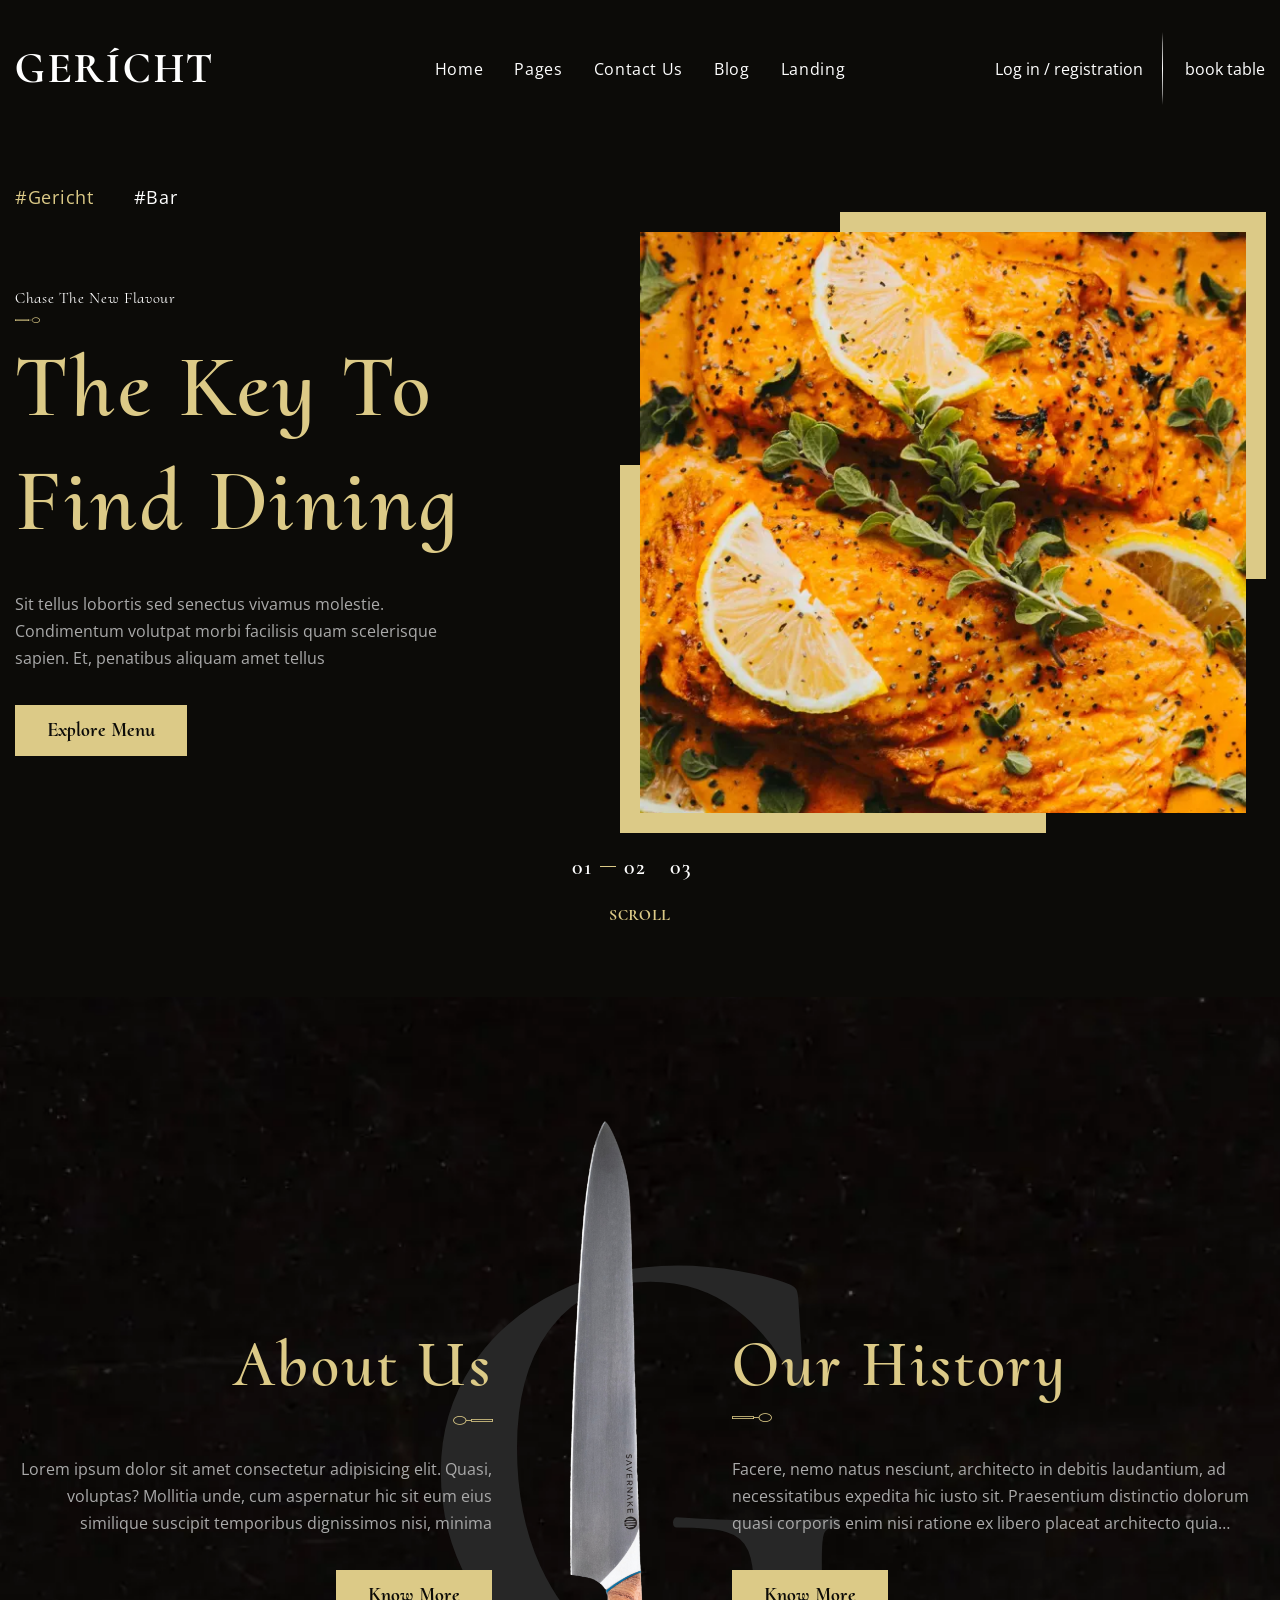
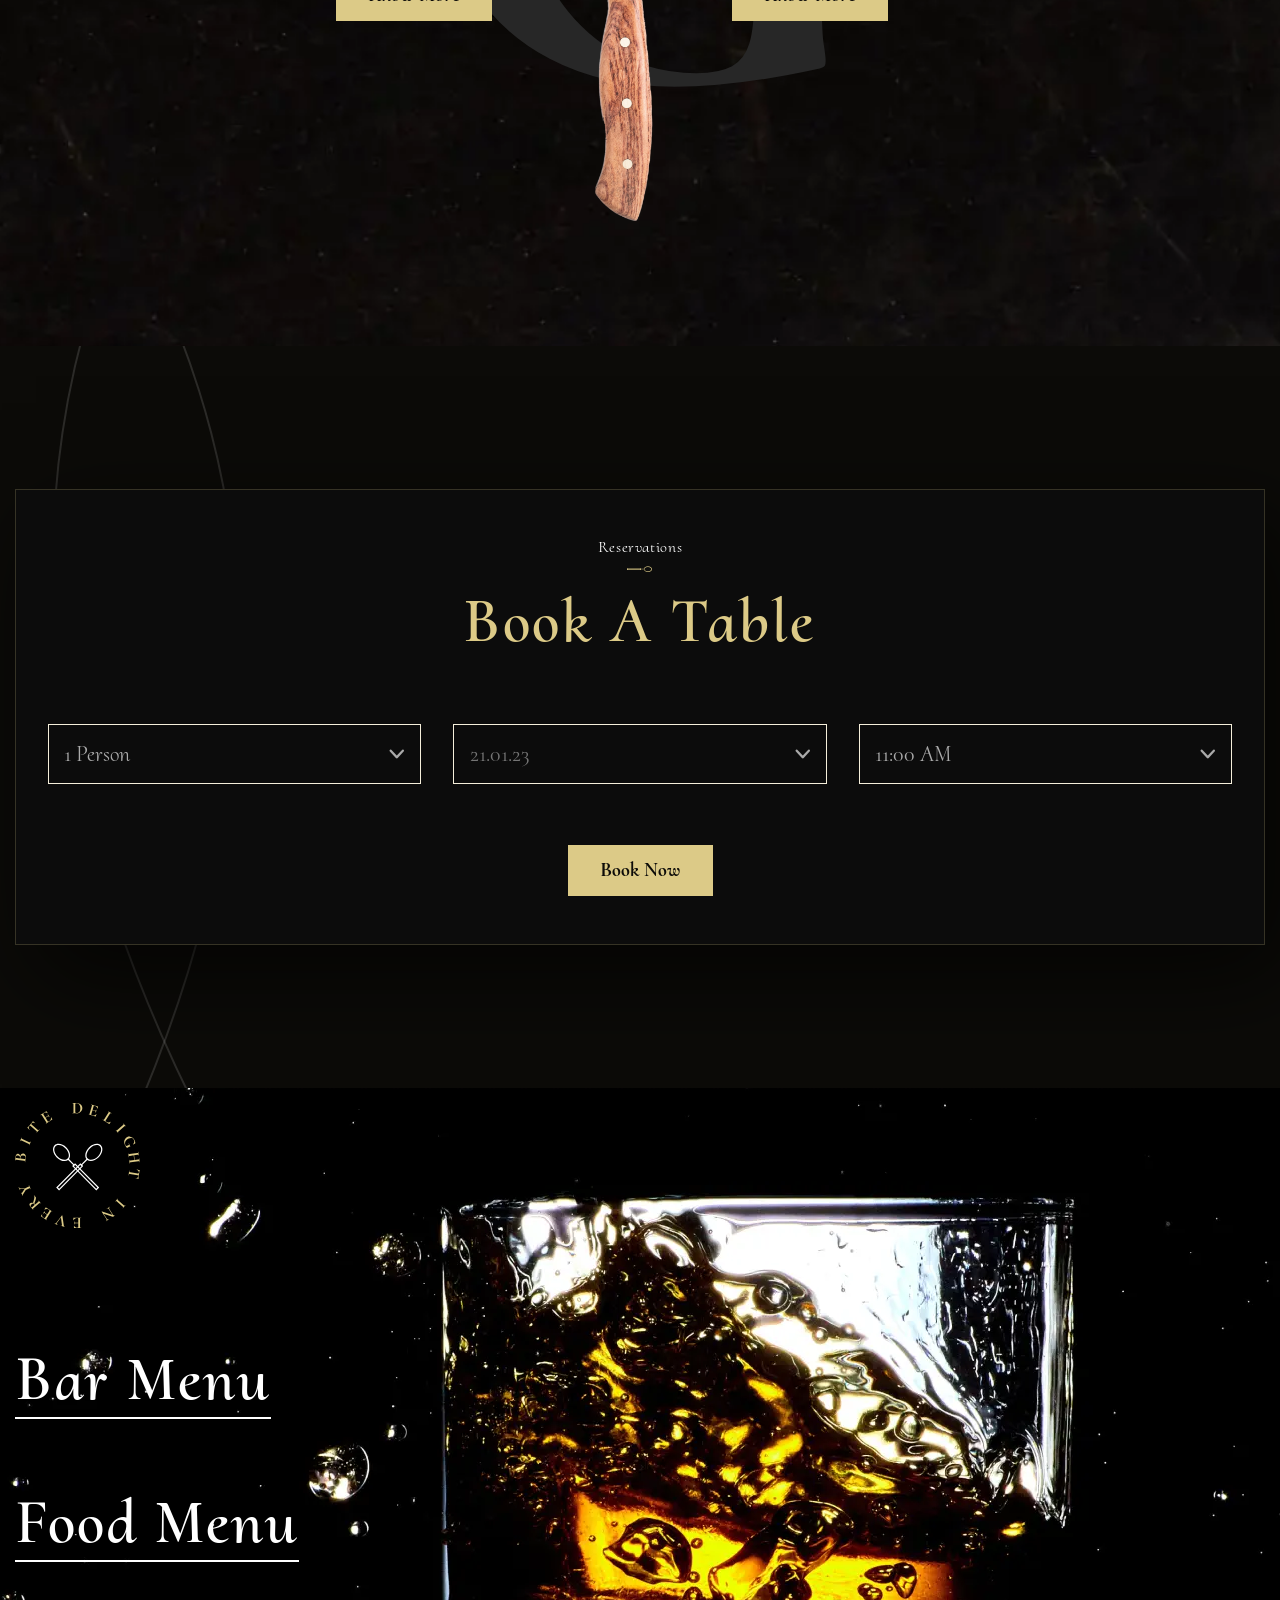
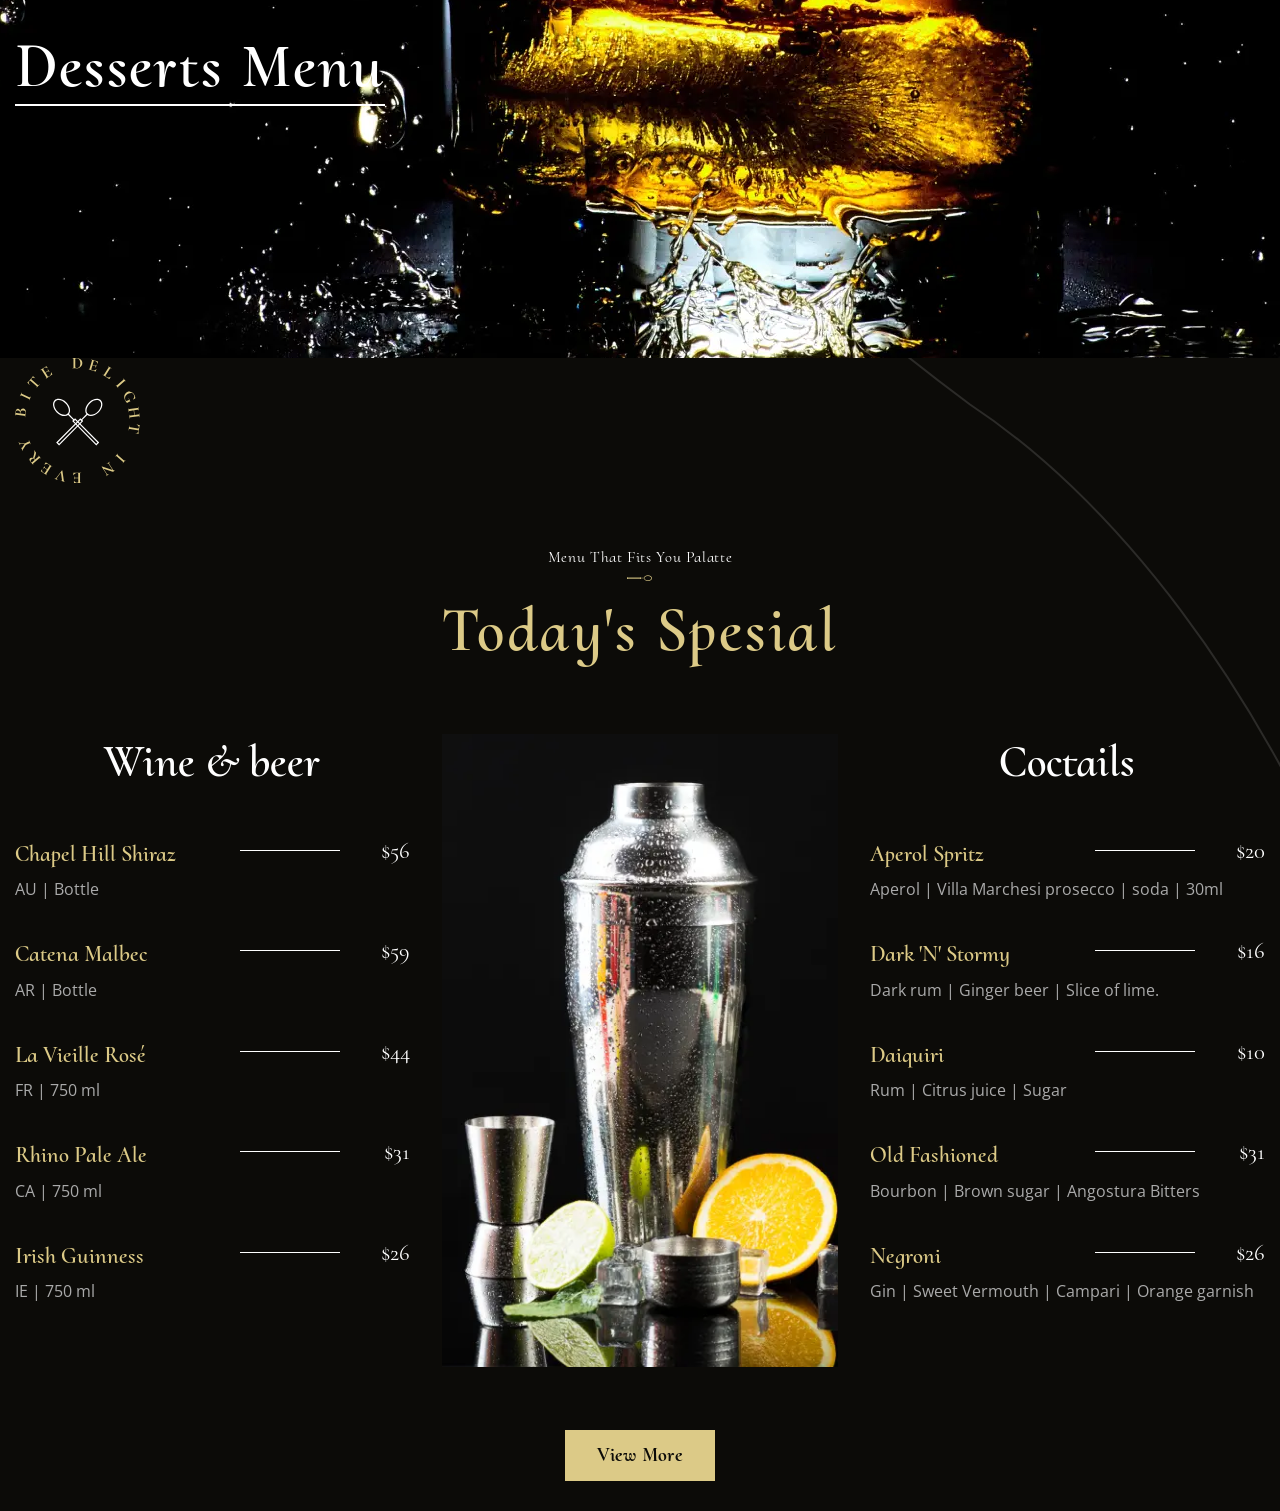
==== commit 979d55f7: "15-01-23" ====
--- a/index.html
+++ b/index.html
@@ -6,7 +6,7 @@
 	<meta charset="UTF-8">
 	<meta name="format-detection" content="telephone=no">
 	<!-- <style>body{opacity: 0;}</style> -->
-	<link rel="stylesheet" href="css/style.min.css?_v=20230111175541">
+	<link rel="stylesheet" href="css/style.min.css?_v=20230115010214">
 	<link rel="shortcut icon" href="favicon.ico">
 	<!-- <meta name="robots" content="noindex, nofollow"> -->
 	<meta name="viewport" content="width=device-width, initial-scale=1.0">
@@ -57,9 +57,9 @@
 										<h2 class="block-header__title">The key to find Dining</h2>
 									</div>
 									<div class="slide-main-slider__text text">Sit tellus lobortis sed senectus vivamus molestie. Condimentum volutpat morbi facilisis quam scelerisque sapien. Et, penatibus aliquam amet tellus </div>
-									<a href="" class="slide-main-slider__button button">Explore menu</a>
-								</div>
-								<a href="" class="slide-main-slider__image-ibg">
+									<a href="#" class="slide-main-slider__button button">Explore menu</a>
+								</div>
+								<a href="#" class="slide-main-slider__image-ibg">
 									<picture><source data-srcset="img/mainpage/mainslider/02.webp" srcset="[data-uri]" type="image/webp"><img src="[data-uri]"  class="swiper-lazy" data-src="img/mainpage/mainslider/02.jpg" alt="food"></picture>
 								</a>
 							</div>
@@ -70,9 +70,9 @@
 										<h2 class="block-header__title">Love the original taste</h2>
 									</div>
 									<div class="slide-main-slider__text text">Sit tellus lobortis sed senectus vivamus molestie. Condimentum volutpat morbi facilisis quam scelerisque sapien. Et, penatibus aliquam amet tellus </div>
-									<a href="" class="slide-main-slider__button button">Explore menu</a>
-								</div>
-								<a href="" class="slide-main-slider__image-ibg">
+									<a href="#" class="slide-main-slider__button button">Explore menu</a>
+								</div>
+								<a href="#" class="slide-main-slider__image-ibg">
 									<picture><source data-srcset="img/mainpage/mainslider/03.webp" srcset="[data-uri]" type="image/webp"><img src="[data-uri]"  class="swiper-lazy" data-src="img/mainpage/mainslider/03.jpg" alt="food"></picture>
 								</a>
 							</div>
@@ -83,9 +83,9 @@
 										<h2 class="block-header__title">In every bite delight</h2>
 									</div>
 									<div class="slide-main-slider__text text">Sit tellus lobortis sed senectus vivamus molestie. Condimentum volutpat morbi facilisis quam scelerisque sapien. Et, penatibus aliquam amet tellus </div>
-									<a href="" class="slide-main-slider__button button">Explore menu</a>
-								</div>
-								<a href="" class="slide-main-slider__image-ibg">
+									<a href="#" class="slide-main-slider__button button">Explore menu</a>
+								</div>
+								<a href="#" class="slide-main-slider__image-ibg">
 									<picture><source data-srcset="img/mainpage/mainslider/01.webp" srcset="[data-uri]" type="image/webp"><img src="[data-uri]"  class="swiper-lazy" data-src="img/mainpage/mainslider/01.jpg" alt="food"></picture>
 								</a>
 							</div>
@@ -93,8 +93,8 @@
 						<div class="body-main-slider__controll"></div>
 					</div>
 					<nav class="main-slider__menu menu-main-slider">
-						<a href="" class="menu-main-slider__link menu-main-slider__link_current">#Gericht</a>
-						<a href="" class="menu-main-slider__link">#Bar</a>
+						<a href="#" class="menu-main-slider__link menu-main-slider__link_current">#Gericht</a>
+						<a href="#" class="menu-main-slider__link">#Bar</a>
 					</nav>
 					<button data-goto="about-section" data-goto-header data-da=".body-main-slider,1445,last" type="button" class="main-slider__scroll scroll">Scroll</button>
 				</div>
@@ -105,7 +105,7 @@
 						<div class="about-section__content">
 							<h3 class="about-section__title">About us</h3>
 							<div class="about-section__text">Lorem ipsum dolor sit amet consectetur adipisicing elit. Quasi, voluptas? Mollitia unde, cum aspernatur hic sit eum eius similique suscipit temporibus dignissimos nisi, minima voluptatibus a exercitationem animi alias commodi.</div>
-							<a href="" class="about-sectiom__button button">Know more</a>
+							<a href="#" class="about-sectiom__button button">Know more</a>
 						</div>
 						<div class="about-section__knife">
 							<img src="img/about/knife.svg" alt="knife">
@@ -113,18 +113,18 @@
 						<div class="about-section__content">
 							<h3 class="about-section__title">Our history</h3>
 							<div class="about-section__text">Facere, nemo natus nesciunt, architecto in debitis laudantium, ad necessitatibus expedita hic iusto sit. Praesentium distinctio dolorum quasi corporis enim nisi ratione ex libero placeat architecto quia adipisci laboriosam commodi impedit, nesciunt esse.</div>
-							<a href="" class="about-sectiom__button button">Know more</a>
+							<a href="#" class="about-sectiom__button button">Know more</a>
 						</div>
 					</div>
 				</section>
 				<section class="book">
-					<div class="book__container">
+					<div data-decor class="book__container">
 						<div class="book__body">
 							<div class="book__header block-header">
 								<div class="block-header__sub-title">Reservations</div>
 								<h2 class="block-header__title">Book a table</h2>
 							</div>
-							<form action="#" class="book__form form-book">
+							<form data-dev data-popup-message="#formMessage" action="#" class="book__form form-book">
 								<div class="form-book__lines">
 									<div class="form-book__line">
 										<select name="form[]" data-class-modif="form">
@@ -135,12 +135,9 @@
 										</select>
 									</div>
 									<div class="form-book__line">
-										<select name="form[]" data-class-modif="form">
-											<option value="1" selected>1 Person</option>
-											<option value="2">2 Person</option>
-											<option value="3">3 Person</option>
-											<option value="4">4 Person</option>
-										</select>
+										<div class="form-book__input _icon-arrow">
+											<input data-datepicker autocomplete="off" type="text" name="form[]" data-error="Date required" data-required placeholder="21.01.23" class="input-dark">
+										</div>
 									</div>
 									<div class="form-book__line">
 										<select data-scroll name="form[]" data-class-modif="form">
@@ -160,25 +157,143 @@
 						</div>
 					</div>
 				</section>
+				<section class="menu-block">
+					<div data-decor class="menu-block__container menu-block__container_wide">
+						<nav class="menu-block__menu">
+							<ul class="menu-block__list">
+								<li class="menu-class__item">
+									<a href="#" class="menu-block__link">Bar Menu</a>
+								</li>
+								<li class="menu-class__item">
+									<a href="#" class="menu-block__link">Food Menu</a>
+								</li>
+								<li class="menu-class__item">
+									<a href="#" class="menu-block__link">Desserts Menu</a>
+								</li>
+							</ul>
+						</nav>
+					</div>
+					<div class="menu-block__bg">
+						<picture><source srcset="img/mainpage/menu/Menu-bg.webp" type="image/webp"><img src="img/mainpage/menu/Menu-bg.jpg" alt=""></picture>
+					</div>
+				</section>
+				<section class="spesial">
+					<div data-decor class="special__container">
+						<div class="spesial__header block-header">
+							<div class="block-header__sub-title">Menu that fits you palatte</div>
+							<h2 class="block-header__title">Today's spesial</h2>
+						</div>
+						<div class="special__body">
+							<div class="special__table table-special">
+								<h3 class="table-special__title">Wine & beer</h3>
+								<div class="table-special__body">
+									<div class="table-special__item">
+										<div class="table-special__header">
+											<div class="table-special__name">Chapel Hill Shiraz</div>
+											<div class="table-special__price">$56</div>
+										</div>
+										<div class="table-special__info">AU | Bottle</div>
+									</div>
+									<div class="table-special__item">
+										<div class="table-special__header">
+											<div class="table-special__name">Catena Malbec</div>
+											<div class="table-special__price">$59</div>
+										</div>
+										<div class="table-special__info">AR | Bottle</div>
+									</div>
+									<div class="table-special__item">
+										<div class="table-special__header">
+											<div class="table-special__name">La Vieille Rosé</div>
+											<div class="table-special__price">$44</div>
+										</div>
+										<div class="table-special__info">FR | 750 ml</div>
+									</div>
+									<div class="table-special__item">
+										<div class="table-special__header">
+											<div class="table-special__name">Rhino Pale Ale</div>
+											<div class="table-special__price">$31</div>
+										</div>
+										<div class="table-special__info">CA | 750 ml</div>
+									</div>
+									<div class="table-special__item">
+										<div class="table-special__header">
+											<div class="table-special__name">Irish Guinness
+											</div>
+											<div class="table-special__price">$26</div>
+										</div>
+										<div class="table-special__info">IE | 750 ml</div>
+									</div>
+								</div>
+							</div>
+							<div class="special__image">
+								<picture><source srcset="img/mainpage/special/special.webp" type="image/webp"><img src="img/mainpage/special/special.jpg" alt="picture"></picture>
+							</div>
+							<div class="special__table table-special">
+								<h3 class="table-special__title">Coctails</h3>
+								<div class="table-special__body">
+									<div class="table-special__item">
+										<div class="table-special__header">
+											<div class="table-special__name">Aperol Spritz
+											</div>
+											<div class="table-special__price">$20</div>
+										</div>
+										<div class="table-special__info">Aperol | Villa Marchesi prosecco | soda | 30ml</div>
+									</div>
+									<div class="table-special__item">
+										<div class="table-special__header">
+											<div class="table-special__name">Dark 'N' Stormy
+											</div>
+											<div class="table-special__price">$16</div>
+										</div>
+										<div class="table-special__info">Dark rum | Ginger beer | Slice of lime. </div>
+									</div>
+									<div class="table-special__item">
+										<div class="table-special__header">
+											<div class="table-special__name">Daiquiri</div>
+											<div class="table-special__price">$10</div>
+										</div>
+										<div class="table-special__info">Rum | Citrus juice | Sugar</div>
+									</div>
+									<div class="table-special__item">
+										<div class="table-special__header">
+											<div class="table-special__name">Old Fashioned
+											</div>
+											<div class="table-special__price">$31</div>
+										</div>
+										<div class="table-special__info">Bourbon | Brown sugar | Angostura Bitters</div>
+									</div>
+									<div class="table-special__item">
+										<div class="table-special__header">
+											<div class="table-special__name">Negroni
+											</div>
+											<div class="table-special__price">$26</div>
+										</div>
+										<div class="table-special__info">Gin | Sweet Vermouth | Campari | Orange garnish</div>
+									</div>
+								</div>
+							</div>
+						</div>
+						<a href="#" class="special__button button">View more</a>
+					</div>
+				</section>
 			</div>
-
 		</main>
 		<footer class="footer">
 			<div class="footer__container">
 
 		</footer>
 	</div>
-	<!-- <div id="popup" aria-hidden="true" class="popup">
-	<div class="popup__wrapper">
-		<div class="popup__content">
-			<button data-close type="button" class="popup__close">Закрыть</button>
-			<div class="popup__text">
-				Text
+	<div id="formMessage" aria-hidden="true" class="popup">
+		<div class="popup__wrapper">
+			<div class="popup__content">
+				<div class="popup__text">
+					Ok! We've made a reservation for you!
+				</div>
+				<button data-close type="button" class="popup__close">Close</button>
 			</div>
 		</div>
 	</div>
-</div> -->
-	<script src="js/app.min.js?_v=20230111175541"></script>
+	<script src="js/app.min.js?_v=20230115010214"></script>
 </body>
 
 </html>
--- a/css/style.min.css
+++ b/css/style.min.css
@@ -1 +1 @@
-@charset "UTF-8";@import url(https://fonts.googleapis.com/css?family=Open+Sans:regular,500,600,700,italic&display=swap);@font-face{font-family:CormorantUpright;font-display:swap;src:url(../fonts/CormorantUpright-Light.woff2) format("woff2"),url(../fonts/CormorantUpright-Light.woff) format("woff");font-weight:300;font-style:normal}@font-face{font-family:CormorantUpright;font-display:swap;src:url(../fonts/CormorantUpright-Medium.woff2) format("woff2"),url(../fonts/CormorantUpright-Medium.woff) format("woff");font-weight:500;font-style:normal}@font-face{font-family:CormorantUpright;font-display:swap;src:url(../fonts/CormorantUpright-Regular.woff2) format("woff2"),url(../fonts/CormorantUpright-Regular.woff) format("woff");font-weight:400;font-style:normal}@font-face{font-family:CormorantUpright;font-display:swap;src:url(../fonts/CormorantUpright-SemiBold.woff2) format("woff2"),url(../fonts/CormorantUpright-SemiBold.woff) format("woff");font-weight:600;font-style:normal}@font-face{font-family:icons;font-display:swap;src:url(../fonts/icons.woff2) format("woff2"),url(../fonts/icons.woff) format("woff");font-weight:400;font-style:normal}@font-face{font-family:CormorantUpright;font-display:swap;src:url(../fonts/CormorantUpright-Bold.woff2) format("woff2"),url(../fonts/CormorantUpright-Bold.woff) format("woff");font-weight:700;font-style:normal}.about-section__title::after,.block-header__sub-title::after,.select__value:before,[class*=_icon-]:before{font-family:icons;font-style:normal;font-weight:400;font-variant:normal;text-transform:none;line-height:1;-webkit-font-smoothing:antialiased;-moz-osx-font-smoothing:grayscale}[class*=_icon-]:before{display:block}._icon-arrow:before,.select__value:before{content:"\e900"}._icon-facebook:before{content:"\e901"}._icon-instagram:before{content:"\e902"}._icon-quote:before{content:"\e903"}._icon-spoon:before{content:"\e904"}._icon-twitter:before{content:"\e905"}*{padding:0;margin:0;border:0}*,:after,:before{-webkit-box-sizing:border-box;box-sizing:border-box}body,html{height:100%;min-width:320px}body{color:#aaa;line-height:1;font-family:"Open Sans",sans-serif;font-size:1rem;-ms-text-size-adjust:100%;-moz-text-size-adjust:100%;-webkit-text-size-adjust:100%;-webkit-font-smoothing:antialiased;-moz-osx-font-smoothing:grayscale}button,input,textarea{font-family:"Open Sans",sans-serif;font-size:inherit}button{cursor:pointer;color:inherit;background-color:inherit}a{-webkit-transition:color .3s ease 0s;-o-transition:color .3s ease 0s;transition:color .3s ease 0s;color:inherit}a:link,a:visited{text-decoration:none}a:hover{text-decoration:none}ul li{list-style:none}img{vertical-align:top}h1,h2,h3,h4,h5,h6{font-weight:inherit;font-size:inherit}body{color:#aaa;background-color:#0c0b08;font-family:"Open Sans"}.lock body{overflow:hidden;-ms-touch-action:none;touch-action:none;-ms-scroll-chaining:none;overscroll-behavior:none}.wrapper{min-height:100%;display:-webkit-box;display:-ms-flexbox;display:flex;-webkit-box-orient:vertical;-webkit-box-direction:normal;-ms-flex-direction:column;flex-direction:column;overflow:hidden}.wrapper>main{position:relative;z-index:2;-webkit-box-flex:1;-ms-flex:1 1 auto;flex:1 1 auto}.wrapper>*{min-width:0}[class*=__container]{position:relative;z-index:2;max-width:81.25rem;-webkit-box-sizing:content-box;box-sizing:content-box;margin:0 auto;padding:0 .9375rem}[class*=__container_wide]{max-width:105rem}.button{padding:.5rem 2rem;font-size:1.25rem;font-weight:700;line-height:175%;background-color:#dcca87;color:#0c0b08;text-align:center;text-transform:capitalize}.button._fw{width:100%}.select{position:relative}.select__body{position:relative}.select__title{color:inherit;text-align:left;border:1px solid #f5efdb;cursor:pointer;width:100%;height:60px}.select__value{display:-webkit-box;display:-ms-flexbox;display:flex;-webkit-box-align:center;-ms-flex-align:center;align-items:center;height:1.875rem;padding:0 .9375rem;font-size:1.375rem;gap:.625rem;-webkit-box-pack:justify;-ms-flex-pack:justify;justify-content:space-between;-webkit-box-orient:horizontal;-webkit-box-direction:reverse;-ms-flex-direction:row-reverse;flex-direction:row-reverse}.select__value>*{-webkit-box-flex:1;-ms-flex:1 1 auto;flex:1 1 auto}.select__value:before{-ms-flex-item-align:stretch;-ms-grid-row-align:stretch;align-self:stretch;-webkit-box-flex:0;-ms-flex:0 0 10px;flex:0 0 10px;font-size:.625rem;-webkit-transition:all .3s ease 0s;-o-transition:all .3s ease 0s;transition:all .3s ease 0s;display:-webkit-box;display:-ms-flexbox;display:flex;-webkit-box-pack:center;-ms-flex-pack:center;justify-content:center;-webkit-box-align:center;-ms-flex-align:center;align-items:center}._select-open .select__value:before{-webkit-transform:rotate(-180deg);-ms-transform:rotate(-180deg);transform:rotate(-180deg)}.select__value._select-pseudo-label::before{content:attr(data-pseudo-label);opacity:.5}.select__text{-webkit-box-flex:1;-ms-flex:1 1 auto;flex:1 1 auto}.select__input{width:100%;background-color:transparent;height:100%}.select__options{position:absolute;top:calc(100% - 1px);border-radius:0 0 4px 4px;min-width:100%;left:0;background-color:#0c0b08;border:1px solid #f5efdb;padding:0 0 10px 0}.select__scroll{overflow-y:auto;overflow-x:hidden;max-height:200px}.select__scroll .simplebar-scrollbar::before{background-color:#dcca87}.select__option{font-size:1.375rem;width:100%;text-align:left;cursor:pointer;padding:15px 15px;color:inherit}.select__option._select-selected{background-color:#eee}.select__row{display:-webkit-inline-box;display:-ms-inline-flexbox;display:inline-flex;-webkit-box-align:center;-ms-flex-align:center;align-items:center}.select._select-open{z-index:5}._select-tag{cursor:pointer}[data-fullscreen]{min-height:100vh}.touch [data-fullscreen]{min-height:calc(var(--vh,1vh) * 100)}[data-bg]{overflow:hidden;position:relative}.no-webp .bg-item{background:url(../img/BG-min.jpg) center/cover no-repeat}.bg-item{content:"";position:absolute;top:-30%;left:0;width:100%;height:160%}.block-header{text-transform:capitalize;display:-ms-grid;display:grid;gap:8px;justify-items:center}.block-header__sub-title{line-height:130%;text-align:center;letter-spacing:.04em;color:#fff;display:-ms-grid;display:grid;gap:8px;justify-items:center}.block-header__sub-title::after{content:"\e904";color:#dcca87;font-size:.3913043478em}.block-header__title{font-weight:600;line-height:130%;text-align:center;letter-spacing:.04em;color:#dcca87}.block-header_big .block-header__title{text-align:left}.block-header_left{justify-items:stretch}.block-header_left .block-header__sub-title{justify-items:start}.scroll{color:#dcca87;text-transform:uppercase;font-weight:700;font-size:1rem;line-height:175%;letter-spacing:.04em;display:-ms-grid;display:grid;justify-items:center;gap:24px}.scroll::before{content:"";background:#dcca87;width:1px;height:60px;background:-webkit-gradient(linear,left top,left bottom,color-stop(66%,#dcca87),to(rgba(220,202,135,.24)));background:-o-linear-gradient(top,#dcca87 66%,rgba(220,202,135,.24) 100%);background:linear-gradient(180deg,#dcca87 66%,rgba(220,202,135,.24) 100%)}.text{line-height:170%}[class*=-ibg]{position:relative}[class*=-ibg] img{position:absolute;width:100%;height:100%;top:0;left:0;-o-object-fit:cover;object-fit:cover}[class*=-ibg_contain] img{-o-object-fit:contain;object-fit:contain}.about-section::after,.about-section__title,.block-header,.body-main-slider__controll,.button,.header__logo,.scroll,.select__option,.select__value{font-family:CormorantUpright}.header{color:#fff;padding:10px 0;position:absolute;width:100%;top:0;left:0;z-index:50}.header._header-scroll{position:fixed;top:-200%;background-color:rgba(0,0,0,.8)}.header._header-show{top:0;-webkit-transition:top .5s ease 0s;-o-transition:top .5s ease 0s;transition:top .5s ease 0s}.header__container{-webkit-box-align:center;-ms-flex-align:center;align-items:center;position:relative;display:-webkit-box;display:-ms-flexbox;display:flex;gap:10px}.header__column{-webkit-box-flex:0;-ms-flex-positive:0;flex-grow:0;-ms-flex-negative:0;flex-shrink:0}.header__column_wide{-webkit-box-flex:1;-ms-flex:1 1 auto;flex:1 1 auto}.header__column_auth{-ms-flex-item-align:stretch;-ms-grid-row-align:stretch;align-self:stretch}.header__logo{position:relative;z-index:2;font-weight:700;line-height:130%;letter-spacing:.04em;text-transform:uppercase}.menu__list{display:-webkit-box;display:-ms-flexbox;display:flex;row-gap:5px;-ms-flex-wrap:wrap;flex-wrap:wrap;-webkit-box-pack:center;-ms-flex-pack:center;justify-content:center;-webkit-box-align:center;-ms-flex-align:center;align-items:center}.menu__link{line-height:175%;letter-spacing:.04em}.auth-header{height:100%;-ms-flex-item-align:stretch;-ms-grid-row-align:stretch;align-self:stretch;display:-webkit-box;display:-ms-flexbox;display:flex;row-gap:5px;-webkit-box-pack:center;-ms-flex-pack:center;justify-content:center}.auth-header__item{display:-webkit-box;display:-ms-flexbox;display:flex;-webkit-box-align:center;-ms-flex-align:center;align-items:center;position:relative}.auth-header__link{text-align:center;line-height:140%;-webkit-transition:color .3s ease 0s;-o-transition:color .3s ease 0s;transition:color .3s ease 0s}.icon-menu{display:none}.footer{position:relative;z-index:2}.footer__container{display:-webkit-box;display:-ms-flexbox;display:flex;padding:.9375rem 0;-webkit-box-pack:center;-ms-flex-pack:center;justify-content:center}.mainpage__body{position:relative}.mainpage__body::before{content:"";top:0;height:14908px;position:absolute;right:50%;width:1920px;-webkit-transform:translate(50%,0);-ms-transform:translate(50%,0);transform:translate(50%,0);background:url(../img/wave-element.svg) 0 0/100% no-repeat}.main-slider{display:-webkit-box;display:-ms-flexbox;display:flex}.main-slider__container:not(.main-slider__container_wide){padding:0}.main-slider__container_wide{-webkit-box-flex:1;-ms-flex:1 1 auto;flex:1 1 auto;min-width:0;position:relative}.body-main-slider.swiper{overflow:visible}.body-main-slider__swiper{-webkit-box-flex:1;-ms-flex:1 1 auto;flex:1 1 auto;-webkit-box-align:center;-ms-flex-align:center;align-items:center}.body-main-slider__controll{display:-webkit-box;display:-ms-flexbox;display:flex;gap:8px;-webkit-box-pack:center;-ms-flex-pack:center;justify-content:center;-webkit-box-align:center;-ms-flex-align:center;align-items:center;text-transform:uppercase}.body-main-slider__controll .swiper-pagination-bullet{font-weight:600;font-size:1.375rem;line-height:175%;letter-spacing:.04em;color:#fff;-webkit-transition:gap .8s ease 0s;-o-transition:gap .8s ease 0s;transition:gap .8s ease 0s;display:-webkit-box;display:-ms-flexbox;display:flex;gap:0;-webkit-box-align:center;-ms-flex-align:center;align-items:center}.body-main-slider__controll .swiper-pagination-bullet::after{content:"";width:16px;-webkit-transition:all .8s ease 0s;-o-transition:all .8s ease 0s;transition:all .8s ease 0s;background-color:#dcca87;-webkit-box-flex:0;-ms-flex:0 0 0px;flex:0 0 0px;height:1px}.body-main-slider__controll .swiper-pagination-bullet-active{gap:8px}.body-main-slider__controll .swiper-pagination-bullet-active::after{content:"";width:16px;-webkit-transition:all .3s ease 0s;-o-transition:all .3s ease 0s;transition:all .3s ease 0s;background-color:#dcca87;-webkit-box-flex:0;-ms-flex:0 0 16px;flex:0 0 16px;height:1px}.slide-main-slider{padding:25px 0 0 0;opacity:0!important;pointer-events:none}.slide-main-slider.swiper-slide-active{pointer-events:auto;opacity:1!important}.slide-main-slider__content{-ms-grid-row-align:center;align-self:center;display:-ms-grid;display:grid;gap:32px;justify-items:start}.slide-main-slider__image-ibg{position:relative;-ms-flex-item-align:center;-ms-grid-row-align:center;align-self:center;padding-bottom:89.9709302326%}.slide-main-slider__image-ibg::after,.slide-main-slider__image-ibg::before{content:"";position:absolute;background-color:#dcca87;-webkit-transition:-webkit-transform .3s ease 0s;transition:-webkit-transform .3s ease 0s;-o-transition:transform .3s ease 0s;transition:transform .3s ease 0s;transition:transform .3s ease 0s,-webkit-transform .3s ease 0s;width:70.2746365105%;height:63.226744186%}.slide-main-slider__image-ibg::before{top:0;right:0;-webkit-transform:translate(20px,-20px);-ms-transform:translate(20px,-20px);transform:translate(20px,-20px)}.slide-main-slider__image-ibg::after{bottom:0;left:0;-webkit-transform:translate(-20px,20px);-ms-transform:translate(-20px,20px);transform:translate(-20px,20px)}.slide-main-slider__image-ibg img{-webkit-transition:-webkit-transform .3s ease 0s;transition:-webkit-transform .3s ease 0s;-o-transition:transform .3s ease 0s;transition:transform .3s ease 0s;transition:transform .3s ease 0s,-webkit-transform .3s ease 0s;z-index:2}.menu-main-slider{display:-webkit-box;display:-ms-flexbox;display:flex;gap:40px;position:absolute;left:.9375rem;top:0}.menu-main-slider__link{font-size:1.125rem;line-height:175%;letter-spacing:.04em;color:#fff}.menu-main-slider__link_current{color:#dcca87}.about-section{position:relative}.about-section::after{content:"G";font-size:40.625rem;font-weight:700;color:#272727;position:absolute;top:50%;left:50%;-webkit-transform:translate(-50%,-50%);-ms-transform:translate(-50%,-50%);transform:translate(-50%,-50%)}.about-section__container{position:relative;z-index:2}.about-section__content{display:-ms-grid;display:grid;gap:32px;-ms-flex-line-pack:start;align-content:start;justify-items:start}.about-section__title{font-weight:600;text-transform:capitalize;color:#dcca87;display:-ms-grid;display:grid;gap:8px;line-height:130%;letter-spacing:.04em}.about-section__title::after{content:"\e904";color:#dcca87;font-size:.1551724138em}.about-section__text{line-height:170%}.about-section__knife{-webkit-box-flex:0;-ms-flex:0 0 19.1729323308%;flex:0 0 19.1729323308%;padding:0 .9375rem;text-align:center}.about-section__knife img{max-width:100%}.book__body{padding:0 2rem;background:#0c0c0c;border:1px solid rgba(220,202,135,.2);-webkit-box-sizing:border-box;box-sizing:border-box;-webkit-box-shadow:22px,30px,95px,1px rgba(0,0,0,.7);box-shadow:22px,30px,95px,1px rgba(0,0,0,.7)}.book__form{text-align:center}.form-book__lines{display:-ms-grid;display:grid;-ms-grid-columns:(1fr)[3];grid-template-columns:repeat(3,1fr);gap:32px}.swiper{overflow:hidden}.swiper-wrapper{width:100%;height:100%;-webkit-box-sizing:content-box;box-sizing:content-box;display:-webkit-box;display:-ms-flexbox;display:flex;position:relative}.swiper-vertical .swiper-wrapper{-webkit-box-orient:vertical;-webkit-box-direction:normal;-ms-flex-direction:column;flex-direction:column}.swiper-autoheight .swiper-wrapper{-webkit-box-align:start;-ms-flex-align:start;align-items:flex-start}.swiper-initialized .swiper-slide{-ms-flex-negative:0;flex-shrink:0}.swiper-android .swiper-slide,.swiper-android .swiper-wrapper{-webkit-transform:translate3d(0,0,0);transform:translate3d(0,0,0)}.swiper-button-lock{display:none!important}[data-simplebar]{position:relative;-webkit-box-orient:vertical;-webkit-box-direction:normal;-ms-flex-direction:column;flex-direction:column;-ms-flex-wrap:wrap;flex-wrap:wrap;-webkit-box-pack:start;-ms-flex-pack:start;justify-content:flex-start;-ms-flex-line-pack:start;align-content:flex-start;-webkit-box-align:start;-ms-flex-align:start;align-items:flex-start}.simplebar-wrapper{overflow:hidden;width:inherit;height:inherit;max-width:inherit;max-height:inherit}.simplebar-mask{direction:inherit;position:absolute;overflow:hidden;padding:0;margin:0;left:0;top:0;bottom:0;right:0;width:auto!important;height:auto!important;z-index:0}.simplebar-offset{direction:inherit!important;-webkit-box-sizing:inherit!important;box-sizing:inherit!important;resize:none!important;position:absolute;top:0;left:0;bottom:0;right:0;padding:0;margin:0;-webkit-overflow-scrolling:touch}.simplebar-content-wrapper{direction:inherit;-webkit-box-sizing:border-box!important;box-sizing:border-box!important;position:relative;display:block;height:100%;width:auto;max-width:100%;max-height:100%;scrollbar-width:none;-ms-overflow-style:none}.simplebar-content-wrapper::-webkit-scrollbar,.simplebar-hide-scrollbar::-webkit-scrollbar{display:none;width:0;height:0}.simplebar-content:after,.simplebar-content:before{content:" ";display:table}.simplebar-placeholder{max-height:100%;max-width:100%;width:100%;pointer-events:none}.simplebar-height-auto-observer-wrapper{-webkit-box-sizing:inherit!important;box-sizing:inherit!important;height:100%;width:100%;max-width:1px;position:relative;float:left;max-height:1px;overflow:hidden;z-index:-1;padding:0;margin:0;pointer-events:none;-webkit-box-flex:inherit;-ms-flex-positive:inherit;flex-grow:inherit;-ms-flex-negative:0;flex-shrink:0;-ms-flex-preferred-size:0;flex-basis:0}.simplebar-height-auto-observer{-webkit-box-sizing:inherit;box-sizing:inherit;display:block;opacity:0;position:absolute;top:0;left:0;height:1000%;width:1000%;min-height:1px;min-width:1px;overflow:hidden;pointer-events:none;z-index:-1}.simplebar-track{z-index:1;position:absolute;right:0;bottom:0;pointer-events:none;overflow:hidden}[data-simplebar].simplebar-dragging .simplebar-content{pointer-events:none;-moz-user-select:none;-ms-user-select:none;user-select:none;-webkit-user-select:none}[data-simplebar].simplebar-dragging .simplebar-track{pointer-events:all}.simplebar-scrollbar{position:absolute;left:0;right:0;min-height:10px}.simplebar-scrollbar:before{position:absolute;content:"";background:#000;border-radius:7px;left:2px;right:2px;opacity:0;-webkit-transition:opacity .2s linear;-o-transition:opacity .2s linear;transition:opacity .2s linear}.simplebar-scrollbar.simplebar-visible:before{opacity:.5;-webkit-transition:opacity 0s linear;-o-transition:opacity 0s linear;transition:opacity 0s linear}.simplebar-track.simplebar-vertical{top:0;width:11px}.simplebar-track.simplebar-vertical .simplebar-scrollbar:before{top:2px;bottom:2px}.simplebar-track.simplebar-horizontal{left:0;height:11px}.simplebar-track.simplebar-horizontal .simplebar-scrollbar:before{height:100%;left:2px;right:2px}.simplebar-track.simplebar-horizontal .simplebar-scrollbar{right:auto;left:0;top:2px;height:7px;min-height:0;min-width:10px;width:auto}[data-simplebar-direction=rtl] .simplebar-track.simplebar-vertical{right:auto;left:0}.hs-dummy-scrollbar-size{direction:rtl;position:fixed;opacity:0;visibility:hidden;height:500px;width:500px;overflow-y:hidden;overflow-x:scroll}.simplebar-hide-scrollbar{position:fixed;left:0;visibility:hidden;overflow-y:scroll;scrollbar-width:none;-ms-overflow-style:none}@media (min-width:47.99875em){.about-section__container{display:-webkit-box;display:-ms-flexbox;display:flex;-webkit-box-align:center;-ms-flex-align:center;align-items:center}.about-section__content:first-child{justify-items:end;text-align:right}.about-section__content:first-child .about-section__title{justify-items:end}.about-section__content:first-child .about-section__title::after{-webkit-transform:rotate(-180deg);-ms-transform:rotate(-180deg);transform:rotate(-180deg)}.about-section__text{justify-items:center;display:-webkit-box;-webkit-box-orient:vertical;-webkit-line-clamp:3;overflow:hidden}}@media (min-width:61.99875em){.body-main-slider{height:100%;display:-webkit-box;display:-ms-flexbox;display:flex;-webkit-box-orient:vertical;-webkit-box-direction:normal;-ms-flex-direction:column;flex-direction:column}.body-main-slider__slide{height:100%}.body-main-slider__controll{padding-top:5.5rem}.slide-main-slider{display:-ms-grid;display:grid;-ms-grid-columns:(1fr)[2];grid-template-columns:repeat(2,1fr)}.slide-main-slider__content{padding-right:2.5rem;max-width:31.25rem}.slide-main-slider__image-ibg{margin-right:3.0769230769%;max-height:736px;height:100%}}@media (min-width:71.875em){.auth-header{padding:22px 0;-webkit-box-pack:end;-ms-flex-pack:end;justify-content:flex-end}.auth-header__item:not(:last-child)::before{content:"";position:absolute;top:0;width:1px;height:100%;background:-webkit-gradient(linear,left top,left bottom,from(rgba(255,255,255,0)),color-stop(15%,rgba(255,255,255,.5)),color-stop(50%,#fff),color-stop(85%,rgba(255,255,255,.5)),to(rgba(255,255,255,0)));background:-o-linear-gradient(top,rgba(255,255,255,0) 0,rgba(255,255,255,.5) 15%,#fff 50%,rgba(255,255,255,.5) 85%,rgba(255,255,255,0) 100%);background:linear-gradient(to bottom,rgba(255,255,255,0) 0,rgba(255,255,255,.5) 15%,#fff 50%,rgba(255,255,255,.5) 85%,rgba(255,255,255,0) 100%)}}@media (min-width:71.875em) and (min-width:83.125em){.auth-header__item:not(:last-child)::before{right:-1.5rem}}@media (min-width:83.125em){.block-header__sub-title{font-size:1.4375rem}.block-header__title{font-size:4rem}.block-header_big .block-header__title{font-size:5.625rem}.header__container{min-height:7.5625rem}._header-scroll .header__container{min-height:5rem}.header__column{-ms-flex-preferred-size:18.75rem;flex-basis:18.75rem}.header__logo{font-size:2.75rem}.menu__list{-webkit-column-gap:2rem;-moz-column-gap:2rem;column-gap:2rem}.auth-header{-webkit-column-gap:3.125rem;-moz-column-gap:3.125rem;column-gap:3.125rem}.main-slider{padding-top:11.5625rem}.main-slider{padding-bottom:4.375rem}.about-section{padding-top:8rem}.about-section{padding-bottom:8rem}.book{padding-top:9.375rem}.book{padding-bottom:9.375rem}.book__body{padding-top:3rem}.book__body{padding-bottom:3rem}.form-book__lines{padding-top:4rem}.form-book__lines{padding-bottom:4rem}}@media (min-width:86.875em){.book__body{margin:0 -2rem}}@media (min-width:90.3125em){.main-slider__scroll{position:absolute;bottom:0;right:.9375rem}.menu-main-slider{height:100%;-webkit-box-orient:vertical;-webkit-box-direction:normal;-ms-flex-direction:column;flex-direction:column;-webkit-box-pack:center;-ms-flex-pack:center;justify-content:center;-webkit-box-align:center;-ms-flex-align:center;align-items:center}.menu-main-slider__link{-webkit-transform:rotate(180deg);-ms-transform:rotate(180deg);transform:rotate(180deg);-webkit-writing-mode:vertical-lr;-ms-writing-mode:tb-lr;writing-mode:vertical-lr}}@media (min-width:48em){.about-section__title{font-size:4rem}}@media (max-width:20em){.block-header__sub-title{font-size:1.4375rem}.block-header__title{font-size:4rem}.block-header_big .block-header__title{font-size:2.5rem}.header__container{min-height:3.125rem}._header-scroll .header__container{min-height:3.125rem}.main-slider{padding-top:7.1875rem}.main-slider{padding-bottom:1.875rem}.about-section{padding-top:1.875rem}.about-section{padding-bottom:1.875rem}.book{padding-top:2.5rem}.book{padding-bottom:2.5rem}.book__body{padding-top:1.25rem}.book__body{padding-bottom:1.25rem}.form-book__lines{padding-top:1.25rem}.form-book__lines{padding-bottom:1.25rem}}@media (max-width:90.3125em){.main-slider__scroll{display:block;padding-top:.9375rem}.main-slider__scroll::before{display:none}.slide-main-slider{padding:3.125rem 0 1.25rem 0}}@media (max-width:71.875em){.auth-header{-webkit-box-orient:vertical;-webkit-box-direction:normal;-ms-flex-direction:column;flex-direction:column;-webkit-box-align:end;-ms-flex-align:end;align-items:flex-end}}@media (max-width:61.99875em){.touch .main-slider[data-fullscrean]{min-height:0}.main-slider__scroll{display:none}.slide-main-slider__content:not(:last-child){margin-bottom:1.875rem}.slide-main-slider__image-ibg{display:block;margin:0 -.9375rem}.slide-main-slider__image-ibg::after,.slide-main-slider__image-ibg::before{display:none}}@media (max-width:47.99875em){.touch [data-fullscreen]{-webkit-transition:height .2s;-o-transition:height .2s;transition:height .2s}.header__container{gap:25px}.menu__body{position:fixed;overflow:auto;width:100%;height:100%;top:0;left:-100%;-webkit-transition:left .3s ease 0s;-o-transition:left .3s ease 0s;transition:left .3s ease 0s;background-color:#0c0b08;padding-bottom:1.875rem;padding-right:.9375rem;padding-left:.9375rem}.menu__body::before{content:"";top:-100%;position:fixed;width:100%;left:0;-webkit-transition:top .3s ease 0s;-o-transition:top .3s ease 0s;transition:top .3s ease 0s;background:-webkit-gradient(linear,left top,left bottom,color-stop(50%,#000),color-stop(50%,rgba(0,0,0,.65)),to(rgba(0,0,0,0)));background:-o-linear-gradient(top,#000 50%,rgba(0,0,0,.65) 50%,rgba(0,0,0,0) 100%);background:linear-gradient(to bottom,#000 50%,rgba(0,0,0,.65) 50%,rgba(0,0,0,0) 100%)}.menu-open .menu__body{left:0}.menu-open .menu__body::before{left:0}.menu__list{-webkit-box-orient:vertical;-webkit-box-direction:normal;-ms-flex-direction:column;flex-direction:column}.menu__list:not(:last-child){margin-bottom:3.125rem}.icon-menu{display:block;position:relative;-webkit-box-flex:0;-ms-flex:0 0 40px;flex:0 0 40px;height:22.5px;cursor:pointer;z-index:5}.icon-menu span,.icon-menu::after,.icon-menu::before{content:"";-webkit-transition:all .3s ease 0s;-o-transition:all .3s ease 0s;transition:all .3s ease 0s;right:0;position:absolute;width:100%;height:.125rem;background-color:#fff}.icon-menu::before{top:0}.icon-menu::after{bottom:0}.icon-menu span{top:calc(50% - .0625rem)}.menu-open .icon-menu span{-webkit-transform:scale(0);-ms-transform:scale(0);transform:scale(0)}.menu-open .icon-menu::before{-webkit-transform:rotate(-45deg);-ms-transform:rotate(-45deg);transform:rotate(-45deg);top:calc(50% - .0625rem)}.menu-open .icon-menu::after{-webkit-transform:rotate(45deg);-ms-transform:rotate(45deg);transform:rotate(45deg);bottom:calc(50% - .0625rem)}.slide-main-slider__content{justify-items:stretch}.about-section__content{text-align:center;justify-items:center;-webkit-box-align:center;-ms-flex-align:center;align-items:center}.about-section__content:not(:last-child){margin-bottom:1.875rem}.about-section__content .about-section__title{justify-items:center}.about-section__content .about-section__title::after{-webkit-transform:rotate(-180deg);-ms-transform:rotate(-180deg);transform:rotate(-180deg)}.about-section__knife{display:none}}@media (max-width:47.99875em) and (max-width:20em){.menu__body{padding-top:6.25rem}.menu__body::before{height:5.625rem}}@media (max-width:29.99875em){.menu__link{font-size:1.875rem}.auth-header{-webkit-box-align:center;-ms-flex-align:center;align-items:center}.auth-header__link{font-size:1.25rem}}@media (max-width:0.0625em){.about-section__title{font-size:2.5rem}}@media (min-width:20em) and (max-width:83.125em){@supports (font-size:clamp(1.4375rem ,1.4375rem + 0vw ,1.4375rem)){.block-header__sub-title{font-size:clamp(1.4375rem ,1.4375rem + 0 ,1.4375rem)}}@supports not (font-size:clamp(1.4375rem ,1.4375rem + 0vw ,1.4375rem)){.block-header__sub-title{font-size:calc(1.4375rem + 0 * (100vw - 20rem)/ 63.125)}}@supports (font-size:clamp(4rem ,4rem + 0vw ,4rem)){.block-header__title{font-size:clamp(4rem ,4rem + 0 ,4rem)}}@supports not (font-size:clamp(4rem ,4rem + 0vw ,4rem)){.block-header__title{font-size:calc(4rem + 0 * (100vw - 20rem)/ 63.125)}}@supports (font-size:clamp(2.5rem ,1.5099009901rem + 4.9504950495vw ,5.625rem)){.block-header_big .block-header__title{font-size:clamp(2.5rem ,1.5099009901rem + 4.9504950495vw ,5.625rem)}}@supports not (font-size:clamp(2.5rem ,1.5099009901rem + 4.9504950495vw ,5.625rem)){.block-header_big .block-header__title{font-size:calc(2.5rem + 3.125 * (100vw - 20rem)/ 63.125)}}@supports (min-height:clamp(3.125rem ,1.7190594059rem + 7.0297029703vw ,7.5625rem)){.header__container{min-height:clamp(3.125rem ,1.7190594059rem + 7.0297029703vw ,7.5625rem)}}@supports not (min-height:clamp(3.125rem ,1.7190594059rem + 7.0297029703vw ,7.5625rem)){.header__container{min-height:calc(3.125rem + 4.4375 * (100vw - 20rem)/ 63.125)}}@supports (min-height:clamp(3.125rem ,2.5309405941rem + 2.9702970297vw ,5rem)){._header-scroll .header__container{min-height:clamp(3.125rem ,2.5309405941rem + 2.9702970297vw ,5rem)}}@supports not (min-height:clamp(3.125rem ,2.5309405941rem + 2.9702970297vw ,5rem)){._header-scroll .header__container{min-height:calc(3.125rem + 1.875 * (100vw - 20rem)/ 63.125)}}@supports (padding-top:clamp(7.1875rem ,5.8013613861rem + 6.9306930693vw ,11.5625rem)){.main-slider{padding-top:clamp(7.1875rem ,5.8013613861rem + 6.9306930693vw ,11.5625rem)}}@supports not (padding-top:clamp(7.1875rem ,5.8013613861rem + 6.9306930693vw ,11.5625rem)){.main-slider{padding-top:calc(7.1875rem + 4.375 * (100vw - 20rem)/ 63.125)}}@supports (padding-bottom:clamp(1.875rem ,1.0829207921rem + 3.9603960396vw ,4.375rem)){.main-slider{padding-bottom:clamp(1.875rem ,1.0829207921rem + 3.9603960396vw ,4.375rem)}}@supports not (padding-bottom:clamp(1.875rem ,1.0829207921rem + 3.9603960396vw ,4.375rem)){.main-slider{padding-bottom:calc(1.875rem + 2.5 * (100vw - 20rem)/ 63.125)}}@supports (padding-top:clamp(1.875rem ,-0.0655940594rem + 9.702970297vw ,8rem)){.about-section{padding-top:clamp(1.875rem ,-.0655940594rem + 9.702970297vw ,8rem)}}@supports not (padding-top:clamp(1.875rem ,-0.0655940594rem + 9.702970297vw ,8rem)){.about-section{padding-top:calc(1.875rem + 6.125 * (100vw - 20rem)/ 63.125)}}@supports (padding-bottom:clamp(1.875rem ,-0.0655940594rem + 9.702970297vw ,8rem)){.about-section{padding-bottom:clamp(1.875rem ,-.0655940594rem + 9.702970297vw ,8rem)}}@supports not (padding-bottom:clamp(1.875rem ,-0.0655940594rem + 9.702970297vw ,8rem)){.about-section{padding-bottom:calc(1.875rem + 6.125 * (100vw - 20rem)/ 63.125)}}@supports (padding-top:clamp(2.5rem ,0.3217821782rem + 10.8910891089vw ,9.375rem)){.book{padding-top:clamp(2.5rem ,.3217821782rem + 10.8910891089vw ,9.375rem)}}@supports not (padding-top:clamp(2.5rem ,0.3217821782rem + 10.8910891089vw ,9.375rem)){.book{padding-top:calc(2.5rem + 6.875 * (100vw - 20rem)/ 63.125)}}@supports (padding-bottom:clamp(2.5rem ,0.3217821782rem + 10.8910891089vw ,9.375rem)){.book{padding-bottom:clamp(2.5rem ,.3217821782rem + 10.8910891089vw ,9.375rem)}}@supports not (padding-bottom:clamp(2.5rem ,0.3217821782rem + 10.8910891089vw ,9.375rem)){.book{padding-bottom:calc(2.5rem + 6.875 * (100vw - 20rem)/ 63.125)}}@supports (padding-top:clamp(1.25rem ,0.6955445545rem + 2.7722772277vw ,3rem)){.book__body{padding-top:clamp(1.25rem ,.6955445545rem + 2.7722772277vw ,3rem)}}@supports not (padding-top:clamp(1.25rem ,0.6955445545rem + 2.7722772277vw ,3rem)){.book__body{padding-top:calc(1.25rem + 1.75 * (100vw - 20rem)/ 63.125)}}@supports (padding-bottom:clamp(1.25rem ,0.6955445545rem + 2.7722772277vw ,3rem)){.book__body{padding-bottom:clamp(1.25rem ,.6955445545rem + 2.7722772277vw ,3rem)}}@supports not (padding-bottom:clamp(1.25rem ,0.6955445545rem + 2.7722772277vw ,3rem)){.book__body{padding-bottom:calc(1.25rem + 1.75 * (100vw - 20rem)/ 63.125)}}@supports (padding-top:clamp(1.25rem ,0.3787128713rem + 4.3564356436vw ,4rem)){.form-book__lines{padding-top:clamp(1.25rem ,.3787128713rem + 4.3564356436vw ,4rem)}}@supports not (padding-top:clamp(1.25rem ,0.3787128713rem + 4.3564356436vw ,4rem)){.form-book__lines{padding-top:calc(1.25rem + 2.75 * (100vw - 20rem)/ 63.125)}}@supports (padding-bottom:clamp(1.25rem ,0.3787128713rem + 4.3564356436vw ,4rem)){.form-book__lines{padding-bottom:clamp(1.25rem ,.3787128713rem + 4.3564356436vw ,4rem)}}@supports not (padding-bottom:clamp(1.25rem ,0.3787128713rem + 4.3564356436vw ,4rem)){.form-book__lines{padding-bottom:calc(1.25rem + 2.75 * (100vw - 20rem)/ 63.125)}}}@media (min-width:48em) and (max-width:83.125em){@supports (flex-basis:clamp(11.25rem ,1.0008896797rem + 21.3523131673vw ,18.75rem)){.header__column{-ms-flex-preferred-size:clamp(11.25rem ,1.0008896797rem + 21.3523131673vw ,18.75rem);flex-basis:clamp(11.25rem ,1.0008896797rem + 21.3523131673vw ,18.75rem)}}@supports not (flex-basis:clamp(11.25rem ,1.0008896797rem + 21.3523131673vw ,18.75rem)){.header__column{-ms-flex-preferred-size:calc(11.25rem + 7.5 * (100vw - 48rem)/ 35.125);flex-basis:calc(11.25rem + 7.5 * (100vw - 48rem)/ 35.125)}}}@media (min-width:19.9375em) and (max-width:83.125em){@supports (font-size:clamp(2.1875rem ,2.0100148368rem + 0.8902077151vw ,2.75rem)){.header__logo{font-size:clamp(2.1875rem ,2.0100148368rem + .8902077151vw ,2.75rem)}}@supports not (font-size:clamp(2.1875rem ,2.0100148368rem + 0.8902077151vw ,2.75rem)){.header__logo{font-size:calc(2.1875rem + .5625 * (100vw - 19.9375rem)/ 63.1875)}}}@media (max-width:47.99875em) and (min-width:83.125em){.menu__body{padding-top:10.625rem}.menu__body::before{height:8.8125rem}}@media (max-width:47.99875em) and (min-width:20em) and (max-width:83.125em){@supports (padding-top:clamp(6.25rem ,4.8638613861rem + 6.9306930693vw ,10.625rem)){.menu__body{padding-top:clamp(6.25rem ,4.8638613861rem + 6.9306930693vw ,10.625rem)}}@supports not (padding-top:clamp(6.25rem ,4.8638613861rem + 6.9306930693vw ,10.625rem)){.menu__body{padding-top:calc(6.25rem + 4.375 * (100vw - 20rem)/ 63.125)}}@supports (height:clamp(5.625rem ,4.6150990099rem + 5.0495049505vw ,8.8125rem)){.menu__body::before{height:clamp(5.625rem ,4.6150990099rem + 5.0495049505vw ,8.8125rem)}}@supports not (height:clamp(5.625rem ,4.6150990099rem + 5.0495049505vw ,8.8125rem)){.menu__body::before{height:calc(5.625rem + 3.1875 * (100vw - 20rem)/ 63.125)}}}@media (min-width:23.4375em) and (max-width:83.125em){@supports ((-moz-column-gap:clamp(0.9375rem ,0.5202879581rem + 1.780104712vw ,2rem)) or (column-gap:clamp(0.9375rem ,0.5202879581rem + 1.780104712vw ,2rem))){.menu__list{-webkit-column-gap:clamp(.9375rem ,.5202879581rem + 1.780104712vw ,2rem);-moz-column-gap:clamp(.9375rem ,.5202879581rem + 1.780104712vw ,2rem);column-gap:clamp(.9375rem ,.5202879581rem + 1.780104712vw ,2rem)}}@supports not ((-moz-column-gap:clamp(0.9375rem ,0.5202879581rem + 1.780104712vw ,2rem)) or (column-gap:clamp(0.9375rem ,0.5202879581rem + 1.780104712vw ,2rem))){.menu__list{-webkit-column-gap:calc(.9375rem + 1.0625 * (100vw - 23.4375rem)/ 59.6875);-moz-column-gap:calc(.9375rem + 1.0625 * (100vw - 23.4375rem)/ 59.6875);column-gap:calc(.9375rem + 1.0625 * (100vw - 23.4375rem)/ 59.6875)}}}@media (min-width:71.875em) and (max-width:83.125em){@supports ((-moz-column-gap:clamp(1.25rem ,-10.7291666667rem + 16.6666666667vw ,3.125rem)) or (column-gap:clamp(1.25rem ,-10.7291666667rem + 16.6666666667vw ,3.125rem))){.auth-header{-webkit-column-gap:clamp(1.25rem ,-10.7291666667rem + 16.6666666667vw ,3.125rem);-moz-column-gap:clamp(1.25rem ,-10.7291666667rem + 16.6666666667vw ,3.125rem);column-gap:clamp(1.25rem ,-10.7291666667rem + 16.6666666667vw ,3.125rem)}}@supports not ((-moz-column-gap:clamp(1.25rem ,-10.7291666667rem + 16.6666666667vw ,3.125rem)) or (column-gap:clamp(1.25rem ,-10.7291666667rem + 16.6666666667vw ,3.125rem))){.auth-header{-webkit-column-gap:calc(1.25rem + 1.875 * (100vw - 71.875rem)/ 11.25);-moz-column-gap:calc(1.25rem + 1.875 * (100vw - 71.875rem)/ 11.25);column-gap:calc(1.25rem + 1.875 * (100vw - 71.875rem)/ 11.25)}}}@media (min-width:71.875em) and (min-width:71.875em) and (max-width:83.125em){@supports (right:clamp(-1.5rem ,4.9652777778rem + -7.7777777778vw ,-0.625rem)){.auth-header__item:not(:last-child)::before{right:clamp(-1.5rem ,4.9652777778rem + -7.7777777778vw ,-.625rem)}}@supports not (right:clamp(-1.5rem ,4.9652777778rem + -7.7777777778vw ,-0.625rem)){.auth-header__item:not(:last-child)::before{right:calc(-.625rem + -.875 * (100vw - 71.875rem)/ 11.25)}}}@media (max-width:90.3125em) and (min-width:61.99875em){.body-main-slider__controll{padding-top:.9375rem}}@media (min-width:0.0625em) and (max-width:48em){@supports (font-size:clamp(2.5rem ,2.4980443286rem + 3.1290743155vw ,4rem)){.about-section__title{font-size:clamp(2.5rem ,2.4980443286rem + 3.1290743155vw ,4rem)}}@supports not (font-size:clamp(2.5rem ,2.4980443286rem + 3.1290743155vw ,4rem)){.about-section__title{font-size:calc(2.5rem + 1.5 * (100vw - .0625rem)/ 47.9375)}}}@media (any-hover:hover){.button:hover{-webkit-transition:all .4s ease 0s;-o-transition:all .4s ease 0s;transition:all .4s ease 0s;background-color:#0c0b08;color:#dcca87}.select__option:hover{color:#000;background:#dcca87}.menu__link:hover{color:#dcca87}.auth-header__link:hover{color:#dcca87}.slide-main-slider__image-ibg:hover::before{-webkit-transform:translate(30px,-30px);-ms-transform:translate(30px,-30px);transform:translate(30px,-30px)}.slide-main-slider__image-ibg:hover::after{-webkit-transform:translate(-30px,30px);-ms-transform:translate(-30px,30px);transform:translate(-30px,30px)}.slide-main-slider__image-ibg:hover img{-webkit-transform:scale(1.05);-ms-transform:scale(1.05);transform:scale(1.05)}.menu-main-slider__link:hover{color:#dcca87}}.webp .bg-item{background:url(../img/BG-min.webp) center/cover no-repeat}+@charset "UTF-8";@import url(https://fonts.googleapis.com/css?family=Open+Sans:regular,500,600,700,italic&display=swap);@font-face{font-family:CormorantUpright;font-display:swap;src:url(../fonts/CormorantUpright-Medium.woff2) format("woff2"),url(../fonts/CormorantUpright-Medium.woff) format("woff");font-weight:500;font-style:normal}@font-face{font-family:CormorantUpright;font-display:swap;src:url(../fonts/CormorantUpright-Light.woff2) format("woff2"),url(../fonts/CormorantUpright-Light.woff) format("woff");font-weight:300;font-style:normal}@font-face{font-family:CormorantUpright;font-display:swap;src:url(../fonts/CormorantUpright-Bold.woff2) format("woff2"),url(../fonts/CormorantUpright-Bold.woff) format("woff");font-weight:700;font-style:normal}@font-face{font-family:icons;font-display:swap;src:url(../fonts/icons.woff2) format("woff2"),url(../fonts/icons.woff) format("woff");font-weight:400;font-style:normal}@font-face{font-family:CormorantUpright;font-display:swap;src:url(../fonts/CormorantUpright-Regular.woff2) format("woff2"),url(../fonts/CormorantUpright-Regular.woff) format("woff");font-weight:400;font-style:normal}@font-face{font-family:CormorantUpright;font-display:swap;src:url(../fonts/CormorantUpright-SemiBold.woff2) format("woff2"),url(../fonts/CormorantUpright-SemiBold.woff) format("woff");font-weight:600;font-style:normal}.about-section__title::after,.block-header__sub-title::after,.select__value:before,[class*=_icon-]:before{font-family:icons;font-style:normal;font-weight:400;font-variant:normal;text-transform:none;line-height:1;-webkit-font-smoothing:antialiased;-moz-osx-font-smoothing:grayscale}[class*=_icon-]:before{display:block}._icon-arrow:before,.select__value:before{content:"\e900"}._icon-facebook:before{content:"\e901"}._icon-instagram:before{content:"\e902"}._icon-quote:before{content:"\e903"}._icon-spoon:before{content:"\e904"}._icon-twitter:before{content:"\e905"}*{padding:0;margin:0;border:0}*,:after,:before{-webkit-box-sizing:border-box;box-sizing:border-box}body,html{height:100%;min-width:320px}body{color:#aaa;line-height:1;font-family:"Open Sans",sans-serif;font-size:1rem;-ms-text-size-adjust:100%;-moz-text-size-adjust:100%;-webkit-text-size-adjust:100%;-webkit-font-smoothing:antialiased;-moz-osx-font-smoothing:grayscale}button,input,textarea{font-family:"Open Sans",sans-serif;font-size:inherit}button{cursor:pointer;color:inherit;background-color:inherit}a{-webkit-transition:color .3s ease 0s;-o-transition:color .3s ease 0s;transition:color .3s ease 0s;color:inherit}a:link,a:visited{text-decoration:none}a:hover{text-decoration:none}ul li{list-style:none}img{vertical-align:top}h1,h2,h3,h4,h5,h6{font-weight:inherit;font-size:inherit}body{color:#aaa;background-color:#0c0b08;font-family:"Open Sans"}.lock body{overflow:hidden;-ms-touch-action:none;touch-action:none;-ms-scroll-chaining:none;overscroll-behavior:none}.wrapper{min-height:100%;display:-webkit-box;display:-ms-flexbox;display:flex;-webkit-box-orient:vertical;-webkit-box-direction:normal;-ms-flex-direction:column;flex-direction:column;overflow:hidden}.wrapper>main{position:relative;z-index:2;-webkit-box-flex:1;-ms-flex:1 1 auto;flex:1 1 auto}.wrapper>*{min-width:0}[class*=__container]{position:relative;z-index:2;max-width:81.25rem;-webkit-box-sizing:content-box;box-sizing:content-box;margin:0 auto;padding:0 .9375rem}[class*=__container_wide]{max-width:105rem}.button{padding:.5rem 2rem;font-size:1.25rem;font-weight:700;line-height:175%;background-color:#dcca87;color:#0c0b08;text-align:center;text-transform:capitalize}.button._fw{width:100%}input[type=email],input[type=tel],input[type=text],textarea{-webkit-appearance:none;-moz-appearance:none;appearance:none}.input{border-radius:0!important;width:100%;display:block;padding:0 20px;border:1px solid #eee}textarea.input{resize:none;padding:0 0}.input-dark{border:1px solid #f5efdb;width:100%;height:60px;color:inherit;background-color:transparent;padding:0 1rem;font-size:1.375rem}.input-dark._form-error{border:1px solid rgba(255,51,0,.74)}.select{position:relative}.select__body{position:relative}.select__title{color:inherit;text-align:left;border:1px solid #f5efdb;cursor:pointer;width:100%;height:60px}.select__value{display:-webkit-box;display:-ms-flexbox;display:flex;-webkit-box-align:center;-ms-flex-align:center;align-items:center;height:1.875rem;padding:0 .9375rem;font-size:1.375rem;gap:.625rem;-webkit-box-pack:justify;-ms-flex-pack:justify;justify-content:space-between;-webkit-box-orient:horizontal;-webkit-box-direction:reverse;-ms-flex-direction:row-reverse;flex-direction:row-reverse}.select__value>*{-webkit-box-flex:1;-ms-flex:1 1 auto;flex:1 1 auto}.select__value:before{-ms-flex-item-align:stretch;-ms-grid-row-align:stretch;align-self:stretch;-webkit-box-flex:0;-ms-flex:0 0 10px;flex:0 0 10px;font-size:.625rem;-webkit-transition:all .3s ease 0s;-o-transition:all .3s ease 0s;transition:all .3s ease 0s;display:-webkit-box;display:-ms-flexbox;display:flex;-webkit-box-pack:center;-ms-flex-pack:center;justify-content:center;-webkit-box-align:center;-ms-flex-align:center;align-items:center}._select-open .select__value:before{-webkit-transform:rotate(-180deg);-ms-transform:rotate(-180deg);transform:rotate(-180deg)}.select__value._select-pseudo-label::before{content:attr(data-pseudo-label);opacity:.5}.select__text{-webkit-box-flex:1;-ms-flex:1 1 auto;flex:1 1 auto}.select__input{width:100%;background-color:transparent;height:100%}.select__options{position:absolute;top:calc(100% - 1px);border-radius:0 0 4px 4px;min-width:100%;left:0;background-color:#0c0b08;border:1px solid #f5efdb;padding:0 0 10px 0}.select__scroll{overflow-y:auto;overflow-x:hidden;max-height:200px}.select__scroll .simplebar-scrollbar::before{background-color:#dcca87}.select__option{font-size:1.375rem;width:100%;text-align:left;cursor:pointer;padding:15px 15px;color:inherit}.select__option._select-selected{background-color:#eee}.select__row{display:-webkit-inline-box;display:-ms-inline-flexbox;display:inline-flex;-webkit-box-align:center;-ms-flex-align:center;align-items:center}.select._select-open{z-index:5}._select-tag{cursor:pointer}body::after{content:"";background-color:rgba(0,0,0,.5);position:fixed;width:100%;height:100%;top:0;left:0;opacity:0;-webkit-transition:opacity .8s ease 0s;-o-transition:opacity .8s ease 0s;transition:opacity .8s ease 0s;pointer-events:none;z-index:149}.popup-show body::after{opacity:1}.popup{position:fixed;top:0;left:0;bottom:0;right:0;padding:30px 10px;-webkit-transition:visibility .8s ease 0s;-o-transition:visibility .8s ease 0s;transition:visibility .8s ease 0s;visibility:hidden;pointer-events:none}.popup_show{z-index:150;visibility:visible;overflow:auto;pointer-events:auto}.popup_show .popup__content{visibility:visible;-webkit-transform:scale(1);-ms-transform:scale(1);transform:scale(1)}.popup__wrapper{display:-webkit-box;display:-ms-flexbox;display:flex;-webkit-box-orient:vertical;-webkit-box-direction:normal;-ms-flex-direction:column;flex-direction:column;-webkit-box-align:center;-ms-flex-align:center;align-items:center;min-height:100%;-webkit-box-flex:1;-ms-flex:1 1 auto;flex:1 1 auto;width:100%;display:flex;-webkit-box-pack:center;-ms-flex-pack:center;justify-content:center;align-items:center}.popup__content{visibility:hidden;-webkit-transform:scale(0);-ms-transform:scale(0);transform:scale(0);-webkit-transition:-webkit-transform .3s ease 0s;transition:-webkit-transform .3s ease 0s;-o-transition:transform .3s ease 0s;transition:transform .3s ease 0s;transition:transform .3s ease 0s,-webkit-transform .3s ease 0s;background-color:#dcca87;padding:20px;width:100%;max-width:900px}.lock .popup__content{visibility:visible}.popup__close,.popup__text{font-size:1.375rem;font-weight:700;color:rgba(12,11,8,.7607843137)}.popup__text{text-align:center}.popup__close{width:100%;text-align:right}.qs-datepicker-container{margin:5px;font-size:1.25rem;color:#000;position:absolute;width:15.625em;display:-webkit-box;display:-ms-flexbox;display:flex;-webkit-box-orient:vertical;-webkit-box-direction:normal;-ms-flex-direction:column;flex-direction:column;z-index:9001;-webkit-user-select:none;-moz-user-select:none;-ms-user-select:none;user-select:none;overflow:hidden;background:#000;-webkit-box-shadow:0 1.25em 1.25em -.9375em rgba(0,0,0,.3);box-shadow:0 1.25em 1.25em -.9375em rgba(0,0,0,.3);border-right:1px solid #fff;border-left:1px solid #f1ad70;padding:5px}.qs-datepicker-container:after,.qs-datepicker-container:before{content:"";width:100%;height:2px;left:0;z-index:2;position:absolute;background-image:-webkit-gradient(linear,left top,right top,from(#f1ad70),to(#fffdf2));background-image:-o-linear-gradient(left,#f1ad70 0,#fffdf2 100%);background-image:linear-gradient(to right,#f1ad70 0,#fffdf2 100%)}.qs-datepicker-container:before{top:0}.qs-datepicker-container:after{bottom:0}.qs-datepicker-container *{-webkit-box-sizing:border-box;box-sizing:border-box}.qs-datepicker-container.qs-centered{position:fixed;top:50%;left:50%;-webkit-transform:translate(-50%,-50%);-ms-transform:translate(-50%,-50%);transform:translate(-50%,-50%)}.qs-datepicker-container.qs-hidden{display:none}.qs-datepicker .qs-overlay{position:absolute;top:0;left:0;background:rgba(0,0,0,.75);color:#fff;width:100%;height:100%;padding:.5em;z-index:1;opacity:1;-webkit-transition:opacity .3s;-o-transition:opacity .3s;transition:opacity .3s;display:-webkit-box;display:-ms-flexbox;display:flex;-webkit-box-orient:vertical;-webkit-box-direction:normal;-ms-flex-direction:column;flex-direction:column}.qs-datepicker .qs-overlay.qs-hidden{opacity:0;z-index:-1}.qs-datepicker .qs-overlay .qs-overlay-year{background:rgba(0,0,0,0);border:none;border-bottom:1px solid #fff;border-radius:0;color:#fff;font-size:.875em;padding:.25em 0;width:80%;text-align:center;margin:0 auto;display:block}.qs-datepicker .qs-overlay .qs-overlay-year::-webkit-inner-spin-button{-webkit-appearance:none}.qs-datepicker .qs-overlay .qs-close{padding:.5em;cursor:pointer;position:absolute;top:0;right:0}.qs-datepicker .qs-overlay .qs-submit{border:1px solid #fff;border-radius:.26392em;padding:.5em;margin:0 auto auto;cursor:pointer;background:hsla(0deg,0%,50.2%,.4)}.qs-datepicker .qs-overlay .qs-submit.qs-disabled{color:grey;border-color:grey;cursor:not-allowed}.qs-datepicker .qs-overlay .qs-overlay-month-container{display:-webkit-box;display:-ms-flexbox;display:flex;-ms-flex-wrap:wrap;flex-wrap:wrap;-webkit-box-flex:1;-ms-flex-positive:1;flex-grow:1}.qs-datepicker .qs-overlay .qs-overlay-month{display:-webkit-box;display:-ms-flexbox;display:flex;-webkit-box-pack:center;-ms-flex-pack:center;justify-content:center;-webkit-box-align:center;-ms-flex-align:center;align-items:center;width:33.33333%;cursor:pointer;opacity:.5;-webkit-transition:opacity .15s;-o-transition:opacity .15s;transition:opacity .15s}.qs-datepicker .qs-overlay .qs-overlay-month.active,.qs-datepicker .qs-overlay .qs-overlay-month:hover{opacity:1}.qs-datepicker .qs-controls{width:100%;display:-webkit-box;display:-ms-flexbox;display:flex;-webkit-box-pack:justify;-ms-flex-pack:justify;justify-content:space-between;-webkit-box-align:center;-ms-flex-align:center;align-items:center;-webkit-box-flex:1;-ms-flex-positive:1;flex-grow:1;-ms-flex-negative:0;flex-shrink:0;background:#000;color:#fff;-webkit-filter:blur(0);filter:blur(0);-webkit-transition:-webkit-filter .3s;transition:-webkit-filter .3s;-o-transition:filter .3s;transition:filter .3s;transition:filter .3s,-webkit-filter .3s}.qs-datepicker .qs-controls.qs-blur{-webkit-filter:blur(5px);filter:blur(5px)}.qs-datepicker .qs-arrow{height:1.5625em;width:1.5625em;position:relative;cursor:pointer;border-radius:.26392em;-webkit-transition:background .15s;-o-transition:background .15s;transition:background .15s}.qs-datepicker .qs-arrow:hover{background:rgba(0,0,0,.1)}.qs-datepicker .qs-arrow:hover.qs-left:after{border-right-color:#000}.qs-datepicker .qs-arrow:hover.qs-right:after{border-left-color:#000}.qs-datepicker .qs-arrow:after{content:"";border:.39062em solid transparent;position:absolute;top:50%;-webkit-transition:border .2s;-o-transition:border .2s;transition:border .2s}.qs-datepicker .qs-arrow.qs-left:after{border-right-color:grey;right:50%;-webkit-transform:translate(25%,-50%);-ms-transform:translate(25%,-50%);transform:translate(25%,-50%)}.qs-datepicker .qs-arrow.qs-right:after{border-left-color:grey;left:50%;-webkit-transform:translate(-25%,-50%);-ms-transform:translate(-25%,-50%);transform:translate(-25%,-50%)}.qs-datepicker .qs-month-year{font-weight:700;-webkit-transition:border .2s;-o-transition:border .2s;transition:border .2s;border-bottom:1px solid transparent;cursor:pointer}.qs-datepicker .qs-month-year:hover{border-bottom:1px solid grey}.qs-datepicker .qs-month-year:active:focus,.qs-datepicker .qs-month-year:focus{outline:0}.qs-datepicker .qs-month{padding-right:.5ex}.qs-datepicker .qs-year{padding-left:.5ex}.qs-datepicker .qs-squares{display:-webkit-box;display:-ms-flexbox;display:flex;color:#fff;-ms-flex-wrap:wrap;flex-wrap:wrap;padding:.3125em;-webkit-filter:blur(0);filter:blur(0);-webkit-transition:-webkit-filter .3s;transition:-webkit-filter .3s;-o-transition:filter .3s;transition:filter .3s;transition:filter .3s,-webkit-filter .3s}.qs-datepicker .qs-squares.qs-blur{-webkit-filter:blur(5px);filter:blur(5px)}.qs-datepicker .qs-square{width:14.28571%;height:1.5625em;display:-webkit-box;display:-ms-flexbox;display:flex;-webkit-box-align:center;-ms-flex-align:center;align-items:center;-webkit-box-pack:center;-ms-flex-pack:center;justify-content:center;cursor:pointer;-webkit-transition:background .1s;-o-transition:background .1s;transition:background .1s;border-radius:.26392em}.qs-datepicker .qs-square.qs-current{font-weight:700}.qs-datepicker .qs-square.qs-current span{text-decoration:underline}.qs-datepicker .qs-square.qs-active{background:#fff;color:#000}.qs-datepicker .qs-square.qs-range-date-start:not(.qs-range-date-6){border-top-right-radius:0;border-bottom-right-radius:0}.qs-datepicker .qs-square.qs-range-date-middle{background:#d4ebf2}.qs-datepicker .qs-square.qs-range-date-middle:not(.qs-range-date-0):not(.qs-range-date-6){border-radius:0}.qs-datepicker .qs-square.qs-range-date-middle.qs-range-date-0{border-top-right-radius:0;border-bottom-right-radius:0}.qs-datepicker .qs-square.qs-range-date-end:not(.qs-range-date-0),.qs-datepicker .qs-square.qs-range-date-middle.qs-range-date-6{border-top-left-radius:0;border-bottom-left-radius:0}.qs-datepicker .qs-square.qs-disabled span{opacity:.2}.qs-datepicker .qs-square.qs-empty{cursor:default}.qs-datepicker .qs-square.qs-disabled{cursor:not-allowed}.qs-datepicker .qs-square.qs-day{cursor:default;font-weight:700;color:grey}.qs-datepicker .qs-square:not(.qs-empty):not(.qs-disabled):not(.qs-day):not(.qs-active):hover{background:orange}.qs-datepicker .qs-event{position:relative}.qs-datepicker .qs-event:after{content:"";position:absolute;width:.46875em;height:.46875em;border-radius:50%;background:#07f;bottom:0;right:0}.qs-datepicker .qs-event.qs-disabled:after,.qs-datepicker .qs-event.qs-empty:after{background:#cce4ff}[data-fullscreen]{min-height:100vh}.touch [data-fullscreen]{min-height:calc(var(--vh,1vh) * 100)}[data-bg]{overflow:hidden;position:relative}[data-decor]::before{content:"";background:url(../img/main-decor.svg) 0 0/100% no-repeat;width:7.8125rem;height:7.8125rem;-webkit-animation:rotate 30s infinite linear;animation:rotate 30s infinite linear}@-webkit-keyframes rotate{0%{-webkit-transform:rotate(0);transform:rotate(0)}100%{-webkit-transform:rotate(-360deg);transform:rotate(-360deg)}}@keyframes rotate{0%{-webkit-transform:rotate(0);transform:rotate(0)}100%{-webkit-transform:rotate(-360deg);transform:rotate(-360deg)}}.no-webp .bg-item{background:url(../img/BG-min.jpg) center/cover no-repeat}.bg-item{content:"";position:absolute;top:-30%;left:0;width:100%;height:160%}.block-header{text-transform:capitalize;display:-ms-grid;display:grid;gap:8px;justify-items:center}.block-header__sub-title{line-height:130%;text-align:center;letter-spacing:.04em;color:#fff;display:-ms-grid;display:grid;gap:8px;justify-items:center}.block-header__sub-title::after{content:"\e904";color:#dcca87;font-size:.3913043478em}.block-header__title{font-weight:600;line-height:130%;text-align:center;letter-spacing:.04em;color:#dcca87}.block-header_big .block-header__title{text-align:left}.block-header_left{justify-items:stretch}.block-header_left .block-header__sub-title{justify-items:start}.scroll{color:#dcca87;text-transform:uppercase;font-weight:700;font-size:1rem;line-height:175%;letter-spacing:.04em;display:-ms-grid;display:grid;justify-items:center;gap:24px}.scroll::before{content:"";background:#dcca87;width:1px;height:60px;background:-webkit-gradient(linear,left top,left bottom,color-stop(66%,#dcca87),to(rgba(220,202,135,.24)));background:-o-linear-gradient(top,#dcca87 66%,rgba(220,202,135,.24) 100%);background:linear-gradient(180deg,#dcca87 66%,rgba(220,202,135,.24) 100%)}.text{line-height:170%}[class*=-ibg]{position:relative}[class*=-ibg] img{position:absolute;width:100%;height:100%;top:0;left:0;-o-object-fit:cover;object-fit:cover}[class*=-ibg_contain] img{-o-object-fit:contain;object-fit:contain}.about-section::after,.about-section__title,.block-header,.body-main-slider__controll,.button,.form-book__input .form__error,.header__logo,.input-dark,.menu-block__link,.popup__close,.popup__text,.qs-datepicker-container,.scroll,.select__option,.select__value,.table-special__name,.table-special__price,.table-special__title{font-family:CormorantUpright}.header{color:#fff;padding:10px 0;position:absolute;width:100%;top:0;left:0;z-index:50}.header._header-scroll{position:fixed;top:-200%;background-color:rgba(0,0,0,.8)}.header._header-show{top:0;-webkit-transition:top .5s ease 0s;-o-transition:top .5s ease 0s;transition:top .5s ease 0s}.header__container{-webkit-box-align:center;-ms-flex-align:center;align-items:center;position:relative;display:-webkit-box;display:-ms-flexbox;display:flex;gap:10px}.header__column{-webkit-box-flex:0;-ms-flex-positive:0;flex-grow:0;-ms-flex-negative:0;flex-shrink:0}.header__column_wide{-webkit-box-flex:1;-ms-flex:1 1 auto;flex:1 1 auto}.header__column_auth{-ms-flex-item-align:stretch;-ms-grid-row-align:stretch;align-self:stretch}.header__logo{position:relative;z-index:2;font-weight:700;line-height:130%;letter-spacing:.04em;text-transform:uppercase;border:none}.menu__list{display:-webkit-box;display:-ms-flexbox;display:flex;row-gap:5px;-ms-flex-wrap:wrap;flex-wrap:wrap;-webkit-box-pack:center;-ms-flex-pack:center;justify-content:center;-webkit-box-align:center;-ms-flex-align:center;align-items:center}.menu__link{line-height:175%;letter-spacing:.04em}.auth-header{height:100%;-ms-flex-item-align:stretch;-ms-grid-row-align:stretch;align-self:stretch;display:-webkit-box;display:-ms-flexbox;display:flex;row-gap:5px;-webkit-box-pack:center;-ms-flex-pack:center;justify-content:center}.auth-header__item{display:-webkit-box;display:-ms-flexbox;display:flex;-webkit-box-align:center;-ms-flex-align:center;align-items:center;position:relative}.auth-header__link{text-align:center;line-height:140%;-webkit-transition:color .3s ease 0s;-o-transition:color .3s ease 0s;transition:color .3s ease 0s}.icon-menu{display:none}.footer{position:relative;z-index:2}.footer__container{display:-webkit-box;display:-ms-flexbox;display:flex;padding:.9375rem 0;-webkit-box-pack:center;-ms-flex-pack:center;justify-content:center}.mainpage__body{position:relative}.mainpage__body::before{content:"";top:0;height:14908px;position:absolute;right:50%;width:1920px;-webkit-transform:translate(50%,0);-ms-transform:translate(50%,0);transform:translate(50%,0);background:url(../img/wave-element.svg) 0 0/100% no-repeat}.main-slider{display:-webkit-box;display:-ms-flexbox;display:flex}.main-slider__container:not(.main-slider__container_wide){padding:0}.main-slider__container_wide{-webkit-box-flex:1;-ms-flex:1 1 auto;flex:1 1 auto;min-width:0;position:relative}.body-main-slider.swiper{overflow:visible}.body-main-slider__swiper{-webkit-box-flex:1;-ms-flex:1 1 auto;flex:1 1 auto;-webkit-box-align:center;-ms-flex-align:center;align-items:center}.body-main-slider__controll{display:-webkit-box;display:-ms-flexbox;display:flex;gap:8px;-webkit-box-pack:center;-ms-flex-pack:center;justify-content:center;-webkit-box-align:center;-ms-flex-align:center;align-items:center;text-transform:uppercase}.body-main-slider__controll .swiper-pagination-bullet{font-weight:600;font-size:1.375rem;line-height:175%;letter-spacing:.04em;color:#fff;-webkit-transition:gap .8s ease 0s;-o-transition:gap .8s ease 0s;transition:gap .8s ease 0s;display:-webkit-box;display:-ms-flexbox;display:flex;gap:0;-webkit-box-align:center;-ms-flex-align:center;align-items:center}.body-main-slider__controll .swiper-pagination-bullet::after{content:"";width:16px;-webkit-transition:all .8s ease 0s;-o-transition:all .8s ease 0s;transition:all .8s ease 0s;background-color:#dcca87;-webkit-box-flex:0;-ms-flex:0 0 0px;flex:0 0 0px;height:1px}.body-main-slider__controll .swiper-pagination-bullet-active{gap:8px}.body-main-slider__controll .swiper-pagination-bullet-active::after{content:"";width:16px;-webkit-transition:all .3s ease 0s;-o-transition:all .3s ease 0s;transition:all .3s ease 0s;background-color:#dcca87;-webkit-box-flex:0;-ms-flex:0 0 16px;flex:0 0 16px;height:1px}.slide-main-slider{padding:25px 0 0 0;opacity:0!important;pointer-events:none}.slide-main-slider.swiper-slide-active{pointer-events:auto;opacity:1!important}.slide-main-slider__content{-ms-grid-row-align:center;align-self:center;display:-ms-grid;display:grid;gap:32px;justify-items:start}.slide-main-slider__image-ibg{position:relative;-ms-flex-item-align:center;-ms-grid-row-align:center;align-self:center;padding-bottom:89.9709302326%}.slide-main-slider__image-ibg::after,.slide-main-slider__image-ibg::before{content:"";position:absolute;background-color:#dcca87;-webkit-transition:-webkit-transform .3s ease 0s;transition:-webkit-transform .3s ease 0s;-o-transition:transform .3s ease 0s;transition:transform .3s ease 0s;transition:transform .3s ease 0s,-webkit-transform .3s ease 0s;width:70.2746365105%;height:63.226744186%}.slide-main-slider__image-ibg::before{top:0;right:0;-webkit-transform:translate(20px,-20px);-ms-transform:translate(20px,-20px);transform:translate(20px,-20px)}.slide-main-slider__image-ibg::after{bottom:0;left:0;-webkit-transform:translate(-20px,20px);-ms-transform:translate(-20px,20px);transform:translate(-20px,20px)}.slide-main-slider__image-ibg img{-webkit-transition:-webkit-transform .3s ease 0s;transition:-webkit-transform .3s ease 0s;-o-transition:transform .3s ease 0s;transition:transform .3s ease 0s;transition:transform .3s ease 0s,-webkit-transform .3s ease 0s;z-index:2}.menu-main-slider{display:-webkit-box;display:-ms-flexbox;display:flex;gap:40px;position:absolute;left:.9375rem;top:0}.menu-main-slider__link{font-size:1.125rem;line-height:175%;letter-spacing:.04em;color:#fff}.menu-main-slider__link_current{color:#dcca87}.about-section{position:relative}.about-section::after{content:"G";font-size:40.625rem;font-weight:700;color:#272727;position:absolute;top:50%;left:50%;-webkit-transform:translate(-50%,-50%);-ms-transform:translate(-50%,-50%);transform:translate(-50%,-50%)}.about-section__container{position:relative;z-index:2}.about-section__content{display:-ms-grid;display:grid;gap:32px;-ms-flex-line-pack:start;align-content:start;justify-items:start}.about-section__title{font-weight:600;text-transform:capitalize;color:#dcca87;display:-ms-grid;display:grid;gap:8px;line-height:130%;letter-spacing:.04em}.about-section__title::after{content:"\e904";color:#dcca87;font-size:.1551724138em}.about-section__text{line-height:170%}.about-section__knife{-webkit-box-flex:0;-ms-flex:0 0 19.1729323308%;flex:0 0 19.1729323308%;padding:0 .9375rem;text-align:center}.about-section__knife img{max-width:100%}.book{position:relative}.book__container[data-decor]::before{content:"";position:absolute;top:-8.75rem;right:-6.25rem;z-index:5}.book__body{padding:0 2rem;background:#0c0c0c;border:1px solid rgba(220,202,135,.2);-webkit-box-sizing:border-box;box-sizing:border-box;-webkit-box-shadow:22px 30px 95px 1px rgba(0,0,0,.7);box-shadow:22px 30px 95px 1px rgba(0,0,0,.7)}.book__form{text-align:center}.form-book__lines{display:-ms-grid;display:grid;row-gap:15px}.form-book__input{position:relative}.form-book__input::before{position:absolute;right:1rem;top:1.5625rem;font-size:.625rem;-webkit-transition:all .3s ease 0s;-o-transition:all .3s ease 0s;transition:all .3s ease 0s}.form-book__input._form-focus::before{-webkit-transform:rotate(-180deg);-ms-transform:rotate(-180deg);transform:rotate(-180deg)}.form-book__input .form__error{color:rgba(255,51,0,.74);font-size:1.375rem;margin:10px 0 0 0}.menu-block{position:relative;overflow:hidden}.menu-block__bg{position:absolute;width:100%;height:100%;top:0;left:0;display:-webkit-box;display:-ms-flexbox;display:flex;-webkit-box-pack:center;-ms-flex-pack:center;justify-content:center;-webkit-box-align:center;-ms-flex-align:center;align-items:center}.menu-block__container_wide{position:relative}.menu-block__container_wide::before{content:"";position:absolute;top:15px;left:15px}.menu-block__list{display:-ms-grid;display:grid}.menu-block__link{font-weight:600;letter-spacing:.03em;line-height:130%;text-transform:capitalize;text-decoration:underline;color:#fff;border-bottom:2px solid #fff}.special__container{display:-ms-grid;display:grid}.special__body{display:-ms-grid;display:grid;gap:32px}.special__button{-ms-grid-column-align:center;justify-self:center}.special__image img{max-width:100%}.table-special__body{display:-ms-grid;display:grid}.table-special__item{display:-ms-grid;display:grid;gap:8px}.table-special__name{padding:0 .625rem 0 0;color:#dcca87;font-weight:600;line-height:130%}.table-special__price{text-align:right;color:#fff;padding:0 0 0 .625rem}.table-special__info{line-height:150%}.table-special__title{text-align:center;color:#fff;font-weight:600;line-height:130%}.table-special__title:not(:last-child){margin-bottom:1.0666666667em}.table-special__header{display:-ms-grid;display:grid;-ms-grid-columns:1fr 70px;grid-template-columns:1fr 70px;-webkit-box-pack:justify;-ms-flex-pack:justify;justify-content:space-between}.table-special__header>*{z-index:2;position:relative}.swiper{overflow:hidden}.swiper-wrapper{width:100%;height:100%;-webkit-box-sizing:content-box;box-sizing:content-box;display:-webkit-box;display:-ms-flexbox;display:flex;position:relative}.swiper-vertical .swiper-wrapper{-webkit-box-orient:vertical;-webkit-box-direction:normal;-ms-flex-direction:column;flex-direction:column}.swiper-autoheight .swiper-wrapper{-webkit-box-align:start;-ms-flex-align:start;align-items:flex-start}.swiper-initialized .swiper-slide{-ms-flex-negative:0;flex-shrink:0}.swiper-android .swiper-slide,.swiper-android .swiper-wrapper{-webkit-transform:translate3d(0,0,0);transform:translate3d(0,0,0)}.swiper-button-lock{display:none!important}[data-simplebar]{position:relative;-webkit-box-orient:vertical;-webkit-box-direction:normal;-ms-flex-direction:column;flex-direction:column;-ms-flex-wrap:wrap;flex-wrap:wrap;-webkit-box-pack:start;-ms-flex-pack:start;justify-content:flex-start;-ms-flex-line-pack:start;align-content:flex-start;-webkit-box-align:start;-ms-flex-align:start;align-items:flex-start}.simplebar-wrapper{overflow:hidden;width:inherit;height:inherit;max-width:inherit;max-height:inherit}.simplebar-mask{direction:inherit;position:absolute;overflow:hidden;padding:0;margin:0;left:0;top:0;bottom:0;right:0;width:auto!important;height:auto!important;z-index:0}.simplebar-offset{direction:inherit!important;-webkit-box-sizing:inherit!important;box-sizing:inherit!important;resize:none!important;position:absolute;top:0;left:0;bottom:0;right:0;padding:0;margin:0;-webkit-overflow-scrolling:touch}.simplebar-content-wrapper{direction:inherit;-webkit-box-sizing:border-box!important;box-sizing:border-box!important;position:relative;display:block;height:100%;width:auto;max-width:100%;max-height:100%;scrollbar-width:none;-ms-overflow-style:none}.simplebar-content-wrapper::-webkit-scrollbar,.simplebar-hide-scrollbar::-webkit-scrollbar{display:none;width:0;height:0}.simplebar-content:after,.simplebar-content:before{content:" ";display:table}.simplebar-placeholder{max-height:100%;max-width:100%;width:100%;pointer-events:none}.simplebar-height-auto-observer-wrapper{-webkit-box-sizing:inherit!important;box-sizing:inherit!important;height:100%;width:100%;max-width:1px;position:relative;float:left;max-height:1px;overflow:hidden;z-index:-1;padding:0;margin:0;pointer-events:none;-webkit-box-flex:inherit;-ms-flex-positive:inherit;flex-grow:inherit;-ms-flex-negative:0;flex-shrink:0;-ms-flex-preferred-size:0;flex-basis:0}.simplebar-height-auto-observer{-webkit-box-sizing:inherit;box-sizing:inherit;display:block;opacity:0;position:absolute;top:0;left:0;height:1000%;width:1000%;min-height:1px;min-width:1px;overflow:hidden;pointer-events:none;z-index:-1}.simplebar-track{z-index:1;position:absolute;right:0;bottom:0;pointer-events:none;overflow:hidden}[data-simplebar].simplebar-dragging .simplebar-content{pointer-events:none;-moz-user-select:none;-ms-user-select:none;user-select:none;-webkit-user-select:none}[data-simplebar].simplebar-dragging .simplebar-track{pointer-events:all}.simplebar-scrollbar{position:absolute;left:0;right:0;min-height:10px}.simplebar-scrollbar:before{position:absolute;content:"";background:#000;border-radius:7px;left:2px;right:2px;opacity:0;-webkit-transition:opacity .2s linear;-o-transition:opacity .2s linear;transition:opacity .2s linear}.simplebar-scrollbar.simplebar-visible:before{opacity:.5;-webkit-transition:opacity 0s linear;-o-transition:opacity 0s linear;transition:opacity 0s linear}.simplebar-track.simplebar-vertical{top:0;width:11px}.simplebar-track.simplebar-vertical .simplebar-scrollbar:before{top:2px;bottom:2px}.simplebar-track.simplebar-horizontal{left:0;height:11px}.simplebar-track.simplebar-horizontal .simplebar-scrollbar:before{height:100%;left:2px;right:2px}.simplebar-track.simplebar-horizontal .simplebar-scrollbar{right:auto;left:0;top:2px;height:7px;min-height:0;min-width:10px;width:auto}[data-simplebar-direction=rtl] .simplebar-track.simplebar-vertical{right:auto;left:0}.hs-dummy-scrollbar-size{direction:rtl;position:fixed;opacity:0;visibility:hidden;height:500px;width:500px;overflow-y:hidden;overflow-x:scroll}.simplebar-hide-scrollbar{position:fixed;left:0;visibility:hidden;overflow-y:scroll;scrollbar-width:none;-ms-overflow-style:none}@media (min-width:29.99875em){.table-special__name{background-color:#0c0b08}.table-special__price{background-color:#0c0b08}.table-special__header{-ms-grid-columns:225px 70px;grid-template-columns:225px 70px;position:relative}.table-special__header::before{content:"";position:absolute;width:100%;height:1px;top:10px;left:0;background-color:#fff}}@media (min-width:47.99875em){.about-section__container{display:-webkit-box;display:-ms-flexbox;display:flex;-webkit-box-align:center;-ms-flex-align:center;align-items:center}.about-section__content:first-child{justify-items:end;text-align:right}.about-section__content:first-child .about-section__title{justify-items:end}.about-section__content:first-child .about-section__title::after{-webkit-transform:rotate(-180deg);-ms-transform:rotate(-180deg);transform:rotate(-180deg)}.about-section__text{justify-items:center;display:-webkit-box;-webkit-box-orient:vertical;-webkit-line-clamp:3;overflow:hidden}}@media (min-width:61.99875em){.body-main-slider{height:100%;display:-webkit-box;display:-ms-flexbox;display:flex;-webkit-box-orient:vertical;-webkit-box-direction:normal;-ms-flex-direction:column;flex-direction:column}.body-main-slider__slide{height:100%}.body-main-slider__controll{padding-top:5.5rem}.slide-main-slider{display:-ms-grid;display:grid;-ms-grid-columns:(1fr)[2];grid-template-columns:repeat(2,1fr)}.slide-main-slider__content{padding-right:2.5rem;max-width:31.25rem}.slide-main-slider__image-ibg{margin-right:3.0769230769%;max-height:736px;height:100%}.form-book__lines{-ms-grid-columns:(1fr)[3];grid-template-columns:repeat(3,1fr);-webkit-column-gap:32px;-moz-column-gap:32px;column-gap:32px}.form-book__input .form__error{position:absolute;bottom:-25px}.special__body{-ms-grid-columns:(1fr)[3];grid-template-columns:repeat(3,1fr)}}@media (min-width:71.875em){.auth-header{padding:22px 0;-webkit-box-pack:end;-ms-flex-pack:end;justify-content:flex-end}.auth-header__item:not(:last-child)::before{content:"";position:absolute;top:0;width:1px;height:100%;background:-webkit-gradient(linear,left top,left bottom,from(rgba(255,255,255,0)),color-stop(15%,rgba(255,255,255,.5)),color-stop(50%,#fff),color-stop(85%,rgba(255,255,255,.5)),to(rgba(255,255,255,0)));background:-o-linear-gradient(top,rgba(255,255,255,0) 0,rgba(255,255,255,.5) 15%,#fff 50%,rgba(255,255,255,.5) 85%,rgba(255,255,255,0) 100%);background:linear-gradient(to bottom,rgba(255,255,255,0) 0,rgba(255,255,255,.5) 15%,#fff 50%,rgba(255,255,255,.5) 85%,rgba(255,255,255,0) 100%)}}@media (min-width:71.875em) and (min-width:83.125em){.auth-header__item:not(:last-child)::before{right:-1.5rem}}@media (min-width:83.125em){.block-header__sub-title{font-size:1.4375rem}.block-header__title{font-size:4rem}.block-header_big .block-header__title{font-size:5.625rem}.header__container{min-height:7.5625rem}._header-scroll .header__container{min-height:5rem}.header__column{-ms-flex-preferred-size:18.75rem;flex-basis:18.75rem}.header__logo{font-size:2.75rem}.menu__list{-webkit-column-gap:2rem;-moz-column-gap:2rem;column-gap:2rem}.auth-header{-webkit-column-gap:3.125rem;-moz-column-gap:3.125rem;column-gap:3.125rem}.main-slider{padding-top:11.5625rem}.main-slider{padding-bottom:4.375rem}.about-section{padding-top:8rem}.about-section{padding-bottom:8rem}.book{padding-top:9.375rem}.book{padding-bottom:9.375rem}.book__body{padding-top:3rem}.book__body{padding-bottom:3rem}.form-book__lines{padding-top:4rem}.form-book__lines{padding-bottom:4rem}.menu-block__menu{padding-top:16.25rem}.menu-block__menu{padding-bottom:16.25rem}.menu-block__list{gap:4.0625rem}.menu-block__link{font-size:4rem}.special{padding-top:9.375rem}.special{padding-bottom:9.375rem}.special__container{gap:4.0625rem}.table-special__body{gap:2.5rem}.table-special__title{font-size:2.8125rem}.table-special__header{font-size:1.4375rem}}@media (min-width:86.875em){.book__body{margin:0 -2rem}}@media (min-width:90.3125em){.main-slider__scroll{position:absolute;bottom:0;right:.9375rem}.menu-main-slider{height:100%;-webkit-box-orient:vertical;-webkit-box-direction:normal;-ms-flex-direction:column;flex-direction:column;-webkit-box-pack:center;-ms-flex-pack:center;justify-content:center;-webkit-box-align:center;-ms-flex-align:center;align-items:center}.menu-main-slider__link{-webkit-transform:rotate(180deg);-ms-transform:rotate(180deg);transform:rotate(180deg);-webkit-writing-mode:vertical-lr;-ms-writing-mode:tb-lr;writing-mode:vertical-lr}}@media (min-width:48em){.about-section__title{font-size:4rem}}@media (max-width:64em){.menu-block__container_wide::before{display:none}}@media (max-width:20em){.block-header__sub-title{font-size:1.4375rem}.block-header__title{font-size:2.1875rem}.block-header_big .block-header__title{font-size:2.5rem}.header__container{min-height:3.125rem}._header-scroll .header__container{min-height:3.125rem}.main-slider{padding-top:7.1875rem}.main-slider{padding-bottom:1.875rem}.about-section{padding-top:1.875rem}.about-section{padding-bottom:1.875rem}.book{padding-top:.0000000625rem}.book{padding-bottom:.0000000625rem}.book__body{padding-top:2.5rem}.book__body{padding-bottom:2.5rem}.form-book__lines{padding-top:1.25rem}.form-book__lines{padding-bottom:1.25rem}.menu-block__menu{padding-top:5rem}.menu-block__menu{padding-bottom:5rem}.menu-block__list{gap:1.25rem}.menu-block__link{font-size:1.875rem}.special{padding-top:2.5rem}.special{padding-bottom:2.5rem}.special__container{gap:1.875rem}.table-special__body{gap:1.25rem}.table-special__title{font-size:2.1875rem}.table-special__header{font-size:1.125rem}}@media (max-width:90.3125em){.main-slider__scroll{display:block;padding-top:.9375rem}.main-slider__scroll::before{display:none}.slide-main-slider{padding:3.125rem 0 1.25rem 0}}@media (max-width:83.125em){.book__container[data-decor]::before{display:none}}@media (max-width:71.875em){.auth-header{-webkit-box-orient:vertical;-webkit-box-direction:normal;-ms-flex-direction:column;flex-direction:column;-webkit-box-align:end;-ms-flex-align:end;align-items:flex-end}}@media (max-width:61.99875em){.touch .main-slider[data-fullscrean]{min-height:0}.main-slider__scroll{display:none}.slide-main-slider__content:not(:last-child){margin-bottom:1.875rem}.slide-main-slider__image-ibg{display:block;margin:0 -.9375rem}.slide-main-slider__image-ibg::after,.slide-main-slider__image-ibg::before{display:none}.book__body{margin:0 -.9375rem;border-right:none;border-left:none}.menu-block__bg img{opacity:.5}.menu-block__list{-webkit-box-pack:center;-ms-flex-pack:center;justify-content:center;text-align:center}.special__image{display:none}}@media (max-width:47.99875em){.touch [data-fullscreen]{-webkit-transition:height .2s;-o-transition:height .2s;transition:height .2s}.header__container{gap:25px}.menu__body{position:fixed;overflow:auto;width:100%;height:100%;top:0;left:-100%;-webkit-transition:left .3s ease 0s;-o-transition:left .3s ease 0s;transition:left .3s ease 0s;background-color:#0c0b08;padding-bottom:1.875rem;padding-right:.9375rem;padding-left:.9375rem}.menu__body::before{content:"";top:-100%;position:fixed;width:100%;left:0;-webkit-transition:top .3s ease 0s;-o-transition:top .3s ease 0s;transition:top .3s ease 0s;background:-webkit-gradient(linear,left top,left bottom,color-stop(50%,#000),color-stop(50%,rgba(0,0,0,.65)),to(rgba(0,0,0,0)));background:-o-linear-gradient(top,#000 50%,rgba(0,0,0,.65) 50%,rgba(0,0,0,0) 100%);background:linear-gradient(to bottom,#000 50%,rgba(0,0,0,.65) 50%,rgba(0,0,0,0) 100%)}.menu-open .menu__body{left:0}.menu-open .menu__body::before{left:0}.menu__list{-webkit-box-orient:vertical;-webkit-box-direction:normal;-ms-flex-direction:column;flex-direction:column}.menu__list:not(:last-child){margin-bottom:3.125rem}.icon-menu{display:block;position:relative;-webkit-box-flex:0;-ms-flex:0 0 40px;flex:0 0 40px;height:22.5px;cursor:pointer;z-index:5}.icon-menu span,.icon-menu::after,.icon-menu::before{content:"";-webkit-transition:all .3s ease 0s;-o-transition:all .3s ease 0s;transition:all .3s ease 0s;right:0;position:absolute;width:100%;height:.125rem;background-color:#fff}.icon-menu::before{top:0}.icon-menu::after{bottom:0}.icon-menu span{top:calc(50% - .0625rem)}.menu-open .icon-menu span{-webkit-transform:scale(0);-ms-transform:scale(0);transform:scale(0)}.menu-open .icon-menu::before{-webkit-transform:rotate(-45deg);-ms-transform:rotate(-45deg);transform:rotate(-45deg);top:calc(50% - .0625rem)}.menu-open .icon-menu::after{-webkit-transform:rotate(45deg);-ms-transform:rotate(45deg);transform:rotate(45deg);bottom:calc(50% - .0625rem)}.slide-main-slider__content{justify-items:stretch}.about-section__content{text-align:center;justify-items:center;-webkit-box-align:center;-ms-flex-align:center;align-items:center}.about-section__content:not(:last-child){margin-bottom:1.875rem}.about-section__content .about-section__title{justify-items:center}.about-section__content .about-section__title::after{-webkit-transform:rotate(-180deg);-ms-transform:rotate(-180deg);transform:rotate(-180deg)}.about-section__knife{display:none}}@media (max-width:47.99875em) and (max-width:20em){.menu__body{padding-top:6.25rem}.menu__body::before{height:5.625rem}}@media (max-width:29.99875em){.menu__link{font-size:1.875rem}.auth-header{-webkit-box-align:center;-ms-flex-align:center;align-items:center}.auth-header__link{font-size:1.25rem}}@media (max-width:0.0625em){.about-section__title{font-size:2.5rem}}@media (min-width:20em) and (max-width:83.125em){@supports (font-size:clamp(1.4375rem ,1.4375rem + 0vw ,1.4375rem)){.block-header__sub-title{font-size:clamp(1.4375rem ,1.4375rem + 0 ,1.4375rem)}}@supports not (font-size:clamp(1.4375rem ,1.4375rem + 0vw ,1.4375rem)){.block-header__sub-title{font-size:calc(1.4375rem + 0 * (100vw - 20rem)/ 63.125)}}@supports (font-size:clamp(2.1875rem ,1.6132425743rem + 2.8712871287vw ,4rem)){.block-header__title{font-size:clamp(2.1875rem ,1.6132425743rem + 2.8712871287vw ,4rem)}}@supports not (font-size:clamp(2.1875rem ,1.6132425743rem + 2.8712871287vw ,4rem)){.block-header__title{font-size:calc(2.1875rem + 1.8125 * (100vw - 20rem)/ 63.125)}}@supports (font-size:clamp(2.5rem ,1.5099009901rem + 4.9504950495vw ,5.625rem)){.block-header_big .block-header__title{font-size:clamp(2.5rem ,1.5099009901rem + 4.9504950495vw ,5.625rem)}}@supports not (font-size:clamp(2.5rem ,1.5099009901rem + 4.9504950495vw ,5.625rem)){.block-header_big .block-header__title{font-size:calc(2.5rem + 3.125 * (100vw - 20rem)/ 63.125)}}@supports (min-height:clamp(3.125rem ,1.7190594059rem + 7.0297029703vw ,7.5625rem)){.header__container{min-height:clamp(3.125rem ,1.7190594059rem + 7.0297029703vw ,7.5625rem)}}@supports not (min-height:clamp(3.125rem ,1.7190594059rem + 7.0297029703vw ,7.5625rem)){.header__container{min-height:calc(3.125rem + 4.4375 * (100vw - 20rem)/ 63.125)}}@supports (min-height:clamp(3.125rem ,2.5309405941rem + 2.9702970297vw ,5rem)){._header-scroll .header__container{min-height:clamp(3.125rem ,2.5309405941rem + 2.9702970297vw ,5rem)}}@supports not (min-height:clamp(3.125rem ,2.5309405941rem + 2.9702970297vw ,5rem)){._header-scroll .header__container{min-height:calc(3.125rem + 1.875 * (100vw - 20rem)/ 63.125)}}@supports (padding-top:clamp(7.1875rem ,5.8013613861rem + 6.9306930693vw ,11.5625rem)){.main-slider{padding-top:clamp(7.1875rem ,5.8013613861rem + 6.9306930693vw ,11.5625rem)}}@supports not (padding-top:clamp(7.1875rem ,5.8013613861rem + 6.9306930693vw ,11.5625rem)){.main-slider{padding-top:calc(7.1875rem + 4.375 * (100vw - 20rem)/ 63.125)}}@supports (padding-bottom:clamp(1.875rem ,1.0829207921rem + 3.9603960396vw ,4.375rem)){.main-slider{padding-bottom:clamp(1.875rem ,1.0829207921rem + 3.9603960396vw ,4.375rem)}}@supports not (padding-bottom:clamp(1.875rem ,1.0829207921rem + 3.9603960396vw ,4.375rem)){.main-slider{padding-bottom:calc(1.875rem + 2.5 * (100vw - 20rem)/ 63.125)}}@supports (padding-top:clamp(1.875rem ,-0.0655940594rem + 9.702970297vw ,8rem)){.about-section{padding-top:clamp(1.875rem ,-.0655940594rem + 9.702970297vw ,8rem)}}@supports not (padding-top:clamp(1.875rem ,-0.0655940594rem + 9.702970297vw ,8rem)){.about-section{padding-top:calc(1.875rem + 6.125 * (100vw - 20rem)/ 63.125)}}@supports (padding-bottom:clamp(1.875rem ,-0.0655940594rem + 9.702970297vw ,8rem)){.about-section{padding-bottom:clamp(1.875rem ,-.0655940594rem + 9.702970297vw ,8rem)}}@supports not (padding-bottom:clamp(1.875rem ,-0.0655940594rem + 9.702970297vw ,8rem)){.about-section{padding-bottom:calc(1.875rem + 6.125 * (100vw - 20rem)/ 63.125)}}@supports (padding-top:clamp(0.0000000625rem ,-2.9702969474rem + 14.8514850495vw ,9.375rem)){.book{padding-top:clamp(.0000000625rem ,-2.9702969474rem + 14.8514850495vw ,9.375rem)}}@supports not (padding-top:clamp(0.0000000625rem ,-2.9702969474rem + 14.8514850495vw ,9.375rem)){.book{padding-top:calc(.0000000625rem + 9.3749999375 * (100vw - 20rem)/ 63.125)}}@supports (padding-bottom:clamp(0.0000000625rem ,-2.9702969474rem + 14.8514850495vw ,9.375rem)){.book{padding-bottom:clamp(.0000000625rem ,-2.9702969474rem + 14.8514850495vw ,9.375rem)}}@supports not (padding-bottom:clamp(0.0000000625rem ,-2.9702969474rem + 14.8514850495vw ,9.375rem)){.book{padding-bottom:calc(.0000000625rem + 9.3749999375 * (100vw - 20rem)/ 63.125)}}@supports (padding-top:clamp(2.5rem ,2.3415841584rem + 0.7920792079vw ,3rem)){.book__body{padding-top:clamp(2.5rem ,2.3415841584rem + .7920792079vw ,3rem)}}@supports not (padding-top:clamp(2.5rem ,2.3415841584rem + 0.7920792079vw ,3rem)){.book__body{padding-top:calc(2.5rem + .5 * (100vw - 20rem)/ 63.125)}}@supports (padding-bottom:clamp(2.5rem ,2.3415841584rem + 0.7920792079vw ,3rem)){.book__body{padding-bottom:clamp(2.5rem ,2.3415841584rem + .7920792079vw ,3rem)}}@supports not (padding-bottom:clamp(2.5rem ,2.3415841584rem + 0.7920792079vw ,3rem)){.book__body{padding-bottom:calc(2.5rem + .5 * (100vw - 20rem)/ 63.125)}}@supports (padding-top:clamp(1.25rem ,0.3787128713rem + 4.3564356436vw ,4rem)){.form-book__lines{padding-top:clamp(1.25rem ,.3787128713rem + 4.3564356436vw ,4rem)}}@supports not (padding-top:clamp(1.25rem ,0.3787128713rem + 4.3564356436vw ,4rem)){.form-book__lines{padding-top:calc(1.25rem + 2.75 * (100vw - 20rem)/ 63.125)}}@supports (padding-bottom:clamp(1.25rem ,0.3787128713rem + 4.3564356436vw ,4rem)){.form-book__lines{padding-bottom:clamp(1.25rem ,.3787128713rem + 4.3564356436vw ,4rem)}}@supports not (padding-bottom:clamp(1.25rem ,0.3787128713rem + 4.3564356436vw ,4rem)){.form-book__lines{padding-bottom:calc(1.25rem + 2.75 * (100vw - 20rem)/ 63.125)}}@supports (padding-top:clamp(5rem ,1.4356435644rem + 17.8217821782vw ,16.25rem)){.menu-block__menu{padding-top:clamp(5rem ,1.4356435644rem + 17.8217821782vw ,16.25rem)}}@supports not (padding-top:clamp(5rem ,1.4356435644rem + 17.8217821782vw ,16.25rem)){.menu-block__menu{padding-top:calc(5rem + 11.25 * (100vw - 20rem)/ 63.125)}}@supports (padding-bottom:clamp(5rem ,1.4356435644rem + 17.8217821782vw ,16.25rem)){.menu-block__menu{padding-bottom:clamp(5rem ,1.4356435644rem + 17.8217821782vw ,16.25rem)}}@supports not (padding-bottom:clamp(5rem ,1.4356435644rem + 17.8217821782vw ,16.25rem)){.menu-block__menu{padding-bottom:calc(5rem + 11.25 * (100vw - 20rem)/ 63.125)}}@supports (gap:clamp(1.25rem ,0.3589108911rem + 4.4554455446vw ,4.0625rem)){.menu-block__list{gap:clamp(1.25rem ,.3589108911rem + 4.4554455446vw ,4.0625rem)}}@supports not (gap:clamp(1.25rem ,0.3589108911rem + 4.4554455446vw ,4.0625rem)){.menu-block__list{gap:calc(1.25rem + 2.8125 * (100vw - 20rem)/ 63.125)}}@supports (font-size:clamp(1.875rem ,1.2017326733rem + 3.3663366337vw ,4rem)){.menu-block__link{font-size:clamp(1.875rem ,1.2017326733rem + 3.3663366337vw ,4rem)}}@supports not (font-size:clamp(1.875rem ,1.2017326733rem + 3.3663366337vw ,4rem)){.menu-block__link{font-size:calc(1.875rem + 2.125 * (100vw - 20rem)/ 63.125)}}@supports (padding-top:clamp(2.5rem ,0.3217821782rem + 10.8910891089vw ,9.375rem)){.special{padding-top:clamp(2.5rem ,.3217821782rem + 10.8910891089vw ,9.375rem)}}@supports not (padding-top:clamp(2.5rem ,0.3217821782rem + 10.8910891089vw ,9.375rem)){.special{padding-top:calc(2.5rem + 6.875 * (100vw - 20rem)/ 63.125)}}@supports (padding-bottom:clamp(2.5rem ,0.3217821782rem + 10.8910891089vw ,9.375rem)){.special{padding-bottom:clamp(2.5rem ,.3217821782rem + 10.8910891089vw ,9.375rem)}}@supports not (padding-bottom:clamp(2.5rem ,0.3217821782rem + 10.8910891089vw ,9.375rem)){.special{padding-bottom:calc(2.5rem + 6.875 * (100vw - 20rem)/ 63.125)}}@supports (gap:clamp(1.875rem ,1.1819306931rem + 3.4653465347vw ,4.0625rem)){.special__container{gap:clamp(1.875rem ,1.1819306931rem + 3.4653465347vw ,4.0625rem)}}@supports not (gap:clamp(1.875rem ,1.1819306931rem + 3.4653465347vw ,4.0625rem)){.special__container{gap:calc(1.875rem + 2.1875 * (100vw - 20rem)/ 63.125)}}@supports (gap:clamp(1.25rem ,0.853960396rem + 1.9801980198vw ,2.5rem)){.table-special__body{gap:clamp(1.25rem ,.853960396rem + 1.9801980198vw ,2.5rem)}}@supports not (gap:clamp(1.25rem ,0.853960396rem + 1.9801980198vw ,2.5rem)){.table-special__body{gap:calc(1.25rem + 1.25 * (100vw - 20rem)/ 63.125)}}@supports (font-size:clamp(2.1875rem ,1.989480198rem + 0.9900990099vw ,2.8125rem)){.table-special__title{font-size:clamp(2.1875rem ,1.989480198rem + .9900990099vw ,2.8125rem)}}@supports not (font-size:clamp(2.1875rem ,1.989480198rem + 0.9900990099vw ,2.8125rem)){.table-special__title{font-size:calc(2.1875rem + .625 * (100vw - 20rem)/ 63.125)}}@supports (font-size:clamp(1.125rem ,1.025990099rem + 0.495049505vw ,1.4375rem)){.table-special__header{font-size:clamp(1.125rem ,1.025990099rem + .495049505vw ,1.4375rem)}}@supports not (font-size:clamp(1.125rem ,1.025990099rem + 0.495049505vw ,1.4375rem)){.table-special__header{font-size:calc(1.125rem + .3125 * (100vw - 20rem)/ 63.125)}}}@media (min-width:48em) and (max-width:83.125em){@supports (flex-basis:clamp(11.25rem ,1.0008896797rem + 21.3523131673vw ,18.75rem)){.header__column{-ms-flex-preferred-size:clamp(11.25rem ,1.0008896797rem + 21.3523131673vw ,18.75rem);flex-basis:clamp(11.25rem ,1.0008896797rem + 21.3523131673vw ,18.75rem)}}@supports not (flex-basis:clamp(11.25rem ,1.0008896797rem + 21.3523131673vw ,18.75rem)){.header__column{-ms-flex-preferred-size:calc(11.25rem + 7.5 * (100vw - 48rem)/ 35.125);flex-basis:calc(11.25rem + 7.5 * (100vw - 48rem)/ 35.125)}}}@media (min-width:19.9375em) and (max-width:83.125em){@supports (font-size:clamp(2.1875rem ,2.0100148368rem + 0.8902077151vw ,2.75rem)){.header__logo{font-size:clamp(2.1875rem ,2.0100148368rem + .8902077151vw ,2.75rem)}}@supports not (font-size:clamp(2.1875rem ,2.0100148368rem + 0.8902077151vw ,2.75rem)){.header__logo{font-size:calc(2.1875rem + .5625 * (100vw - 19.9375rem)/ 63.1875)}}}@media (max-width:47.99875em) and (min-width:83.125em){.menu__body{padding-top:10.625rem}.menu__body::before{height:8.8125rem}}@media (max-width:47.99875em) and (min-width:20em) and (max-width:83.125em){@supports (padding-top:clamp(6.25rem ,4.8638613861rem + 6.9306930693vw ,10.625rem)){.menu__body{padding-top:clamp(6.25rem ,4.8638613861rem + 6.9306930693vw ,10.625rem)}}@supports not (padding-top:clamp(6.25rem ,4.8638613861rem + 6.9306930693vw ,10.625rem)){.menu__body{padding-top:calc(6.25rem + 4.375 * (100vw - 20rem)/ 63.125)}}@supports (height:clamp(5.625rem ,4.6150990099rem + 5.0495049505vw ,8.8125rem)){.menu__body::before{height:clamp(5.625rem ,4.6150990099rem + 5.0495049505vw ,8.8125rem)}}@supports not (height:clamp(5.625rem ,4.6150990099rem + 5.0495049505vw ,8.8125rem)){.menu__body::before{height:calc(5.625rem + 3.1875 * (100vw - 20rem)/ 63.125)}}}@media (min-width:23.4375em) and (max-width:83.125em){@supports ((-moz-column-gap:clamp(0.9375rem ,0.5202879581rem + 1.780104712vw ,2rem)) or (column-gap:clamp(0.9375rem ,0.5202879581rem + 1.780104712vw ,2rem))){.menu__list{-webkit-column-gap:clamp(.9375rem ,.5202879581rem + 1.780104712vw ,2rem);-moz-column-gap:clamp(.9375rem ,.5202879581rem + 1.780104712vw ,2rem);column-gap:clamp(.9375rem ,.5202879581rem + 1.780104712vw ,2rem)}}@supports not ((-moz-column-gap:clamp(0.9375rem ,0.5202879581rem + 1.780104712vw ,2rem)) or (column-gap:clamp(0.9375rem ,0.5202879581rem + 1.780104712vw ,2rem))){.menu__list{-webkit-column-gap:calc(.9375rem + 1.0625 * (100vw - 23.4375rem)/ 59.6875);-moz-column-gap:calc(.9375rem + 1.0625 * (100vw - 23.4375rem)/ 59.6875);column-gap:calc(.9375rem + 1.0625 * (100vw - 23.4375rem)/ 59.6875)}}}@media (min-width:71.875em) and (max-width:83.125em){@supports ((-moz-column-gap:clamp(1.25rem ,-10.7291666667rem + 16.6666666667vw ,3.125rem)) or (column-gap:clamp(1.25rem ,-10.7291666667rem + 16.6666666667vw ,3.125rem))){.auth-header{-webkit-column-gap:clamp(1.25rem ,-10.7291666667rem + 16.6666666667vw ,3.125rem);-moz-column-gap:clamp(1.25rem ,-10.7291666667rem + 16.6666666667vw ,3.125rem);column-gap:clamp(1.25rem ,-10.7291666667rem + 16.6666666667vw ,3.125rem)}}@supports not ((-moz-column-gap:clamp(1.25rem ,-10.7291666667rem + 16.6666666667vw ,3.125rem)) or (column-gap:clamp(1.25rem ,-10.7291666667rem + 16.6666666667vw ,3.125rem))){.auth-header{-webkit-column-gap:calc(1.25rem + 1.875 * (100vw - 71.875rem)/ 11.25);-moz-column-gap:calc(1.25rem + 1.875 * (100vw - 71.875rem)/ 11.25);column-gap:calc(1.25rem + 1.875 * (100vw - 71.875rem)/ 11.25)}}}@media (min-width:71.875em) and (min-width:71.875em) and (max-width:83.125em){@supports (right:clamp(-1.5rem ,4.9652777778rem + -7.7777777778vw ,-0.625rem)){.auth-header__item:not(:last-child)::before{right:clamp(-1.5rem ,4.9652777778rem + -7.7777777778vw ,-.625rem)}}@supports not (right:clamp(-1.5rem ,4.9652777778rem + -7.7777777778vw ,-0.625rem)){.auth-header__item:not(:last-child)::before{right:calc(-.625rem + -.875 * (100vw - 71.875rem)/ 11.25)}}}@media (max-width:90.3125em) and (min-width:61.99875em){.body-main-slider__controll{padding-top:.9375rem}}@media (min-width:0.0625em) and (max-width:48em){@supports (font-size:clamp(2.5rem ,2.4980443286rem + 3.1290743155vw ,4rem)){.about-section__title{font-size:clamp(2.5rem ,2.4980443286rem + 3.1290743155vw ,4rem)}}@supports not (font-size:clamp(2.5rem ,2.4980443286rem + 3.1290743155vw ,4rem)){.about-section__title{font-size:calc(2.5rem + 1.5 * (100vw - .0625rem)/ 47.9375)}}}@media (max-width:61.99875em) and (min-width:47.99875em){.special__body{-ms-grid-columns:(1fr)[2];grid-template-columns:repeat(2,1fr)}}@media (any-hover:hover){.button:hover{-webkit-transition:all .4s ease 0s;-o-transition:all .4s ease 0s;transition:all .4s ease 0s;background-color:#0c0b08;color:#dcca87}.select__option:hover{color:#000;background:#dcca87}.menu__link:hover{color:#dcca87}.auth-header__link:hover{color:#dcca87}.slide-main-slider__image-ibg:hover::before{-webkit-transform:translate(30px,-30px);-ms-transform:translate(30px,-30px);transform:translate(30px,-30px)}.slide-main-slider__image-ibg:hover::after{-webkit-transform:translate(-30px,30px);-ms-transform:translate(-30px,30px);transform:translate(-30px,30px)}.slide-main-slider__image-ibg:hover img{-webkit-transform:scale(1.05);-ms-transform:scale(1.05);transform:scale(1.05)}.menu-main-slider__link:hover{color:#dcca87}.menu-block__link:hover{border-bottom:1px solid transparent}}.webp .bg-item{background:url(../img/BG-min.webp) center/cover no-repeat}
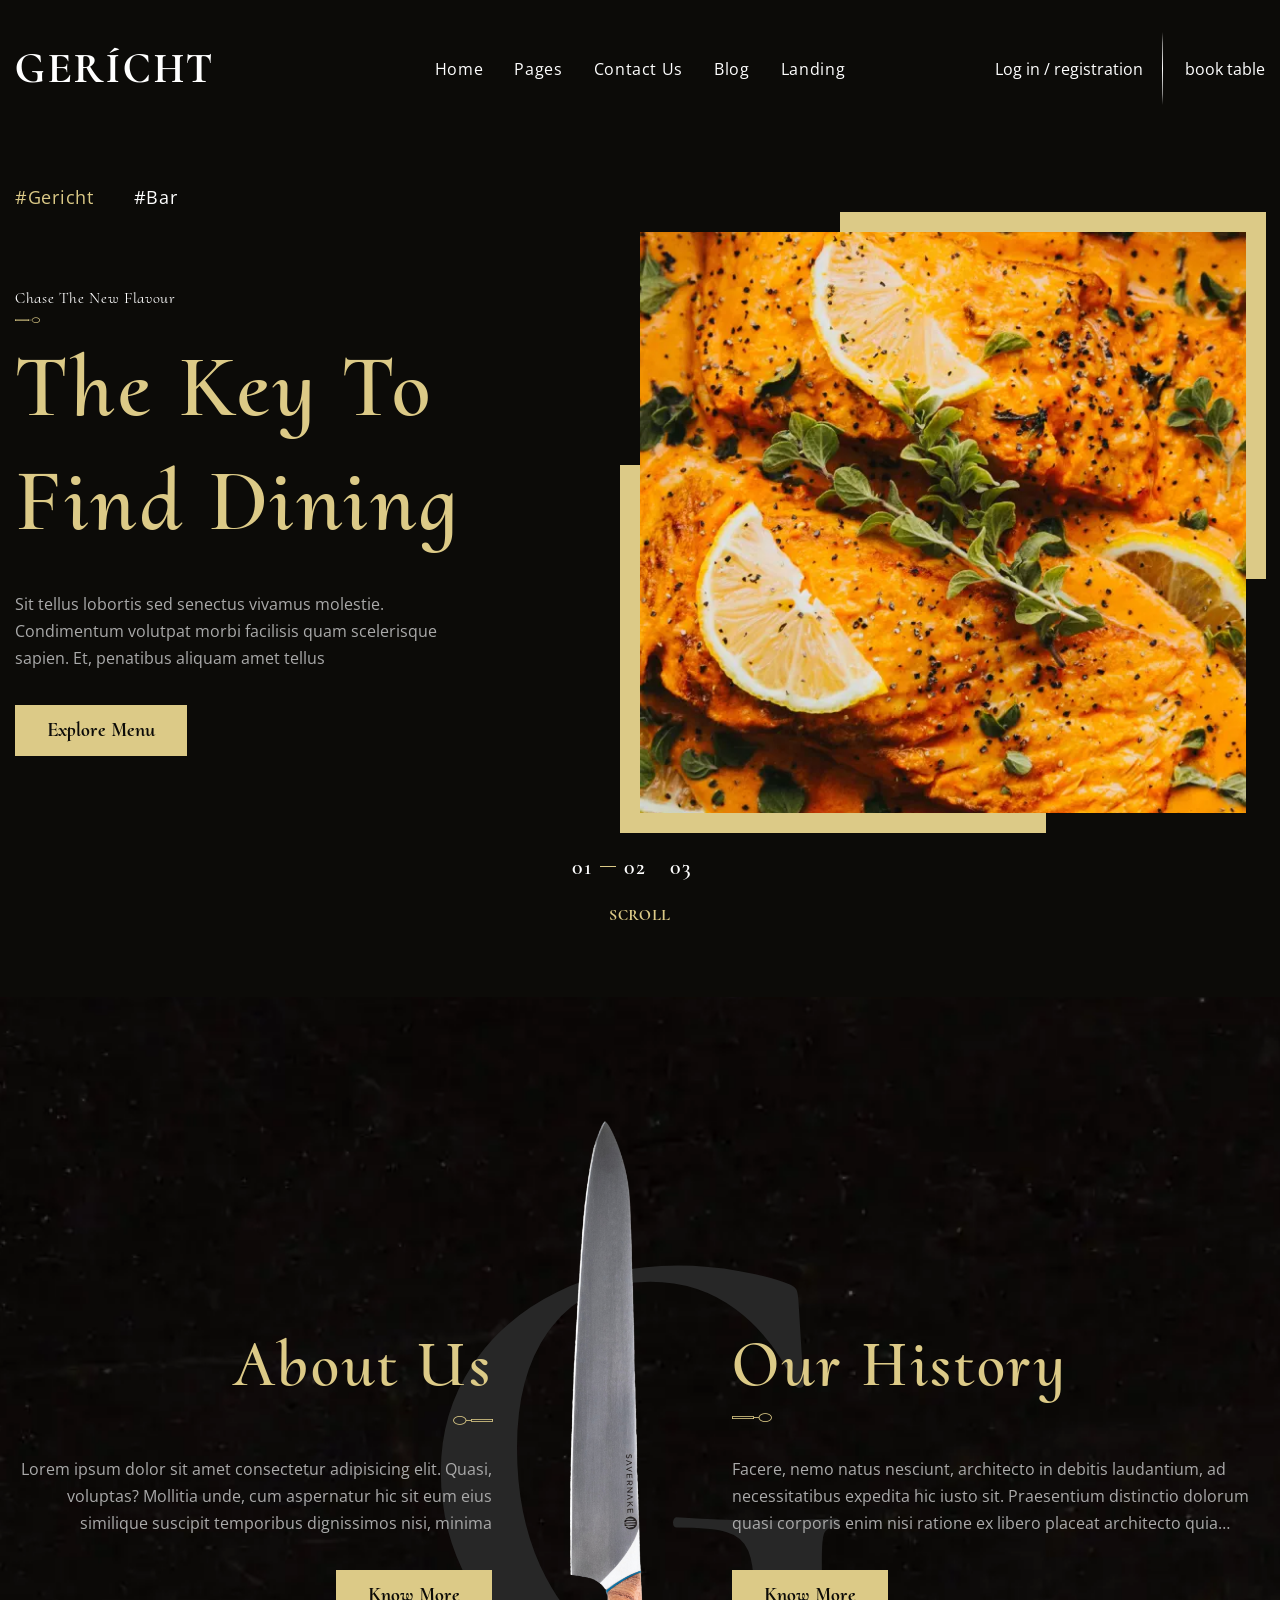
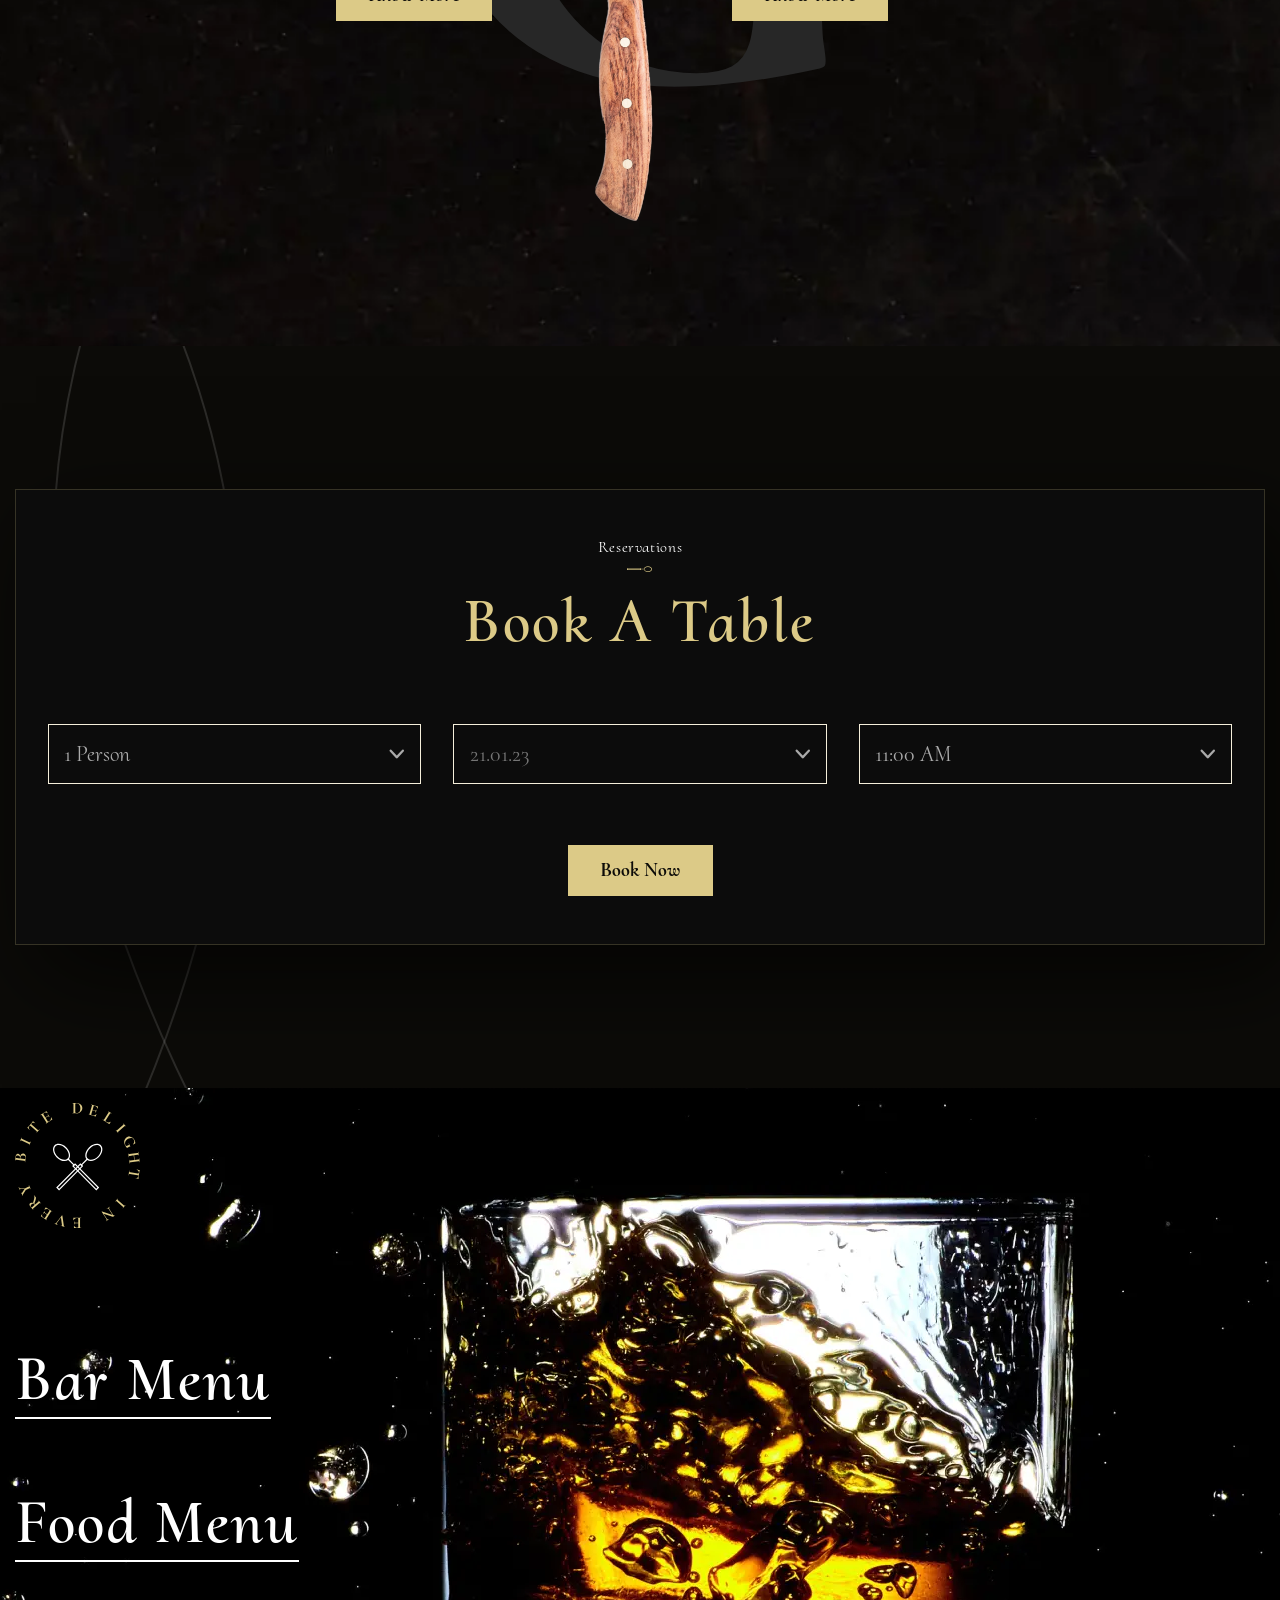
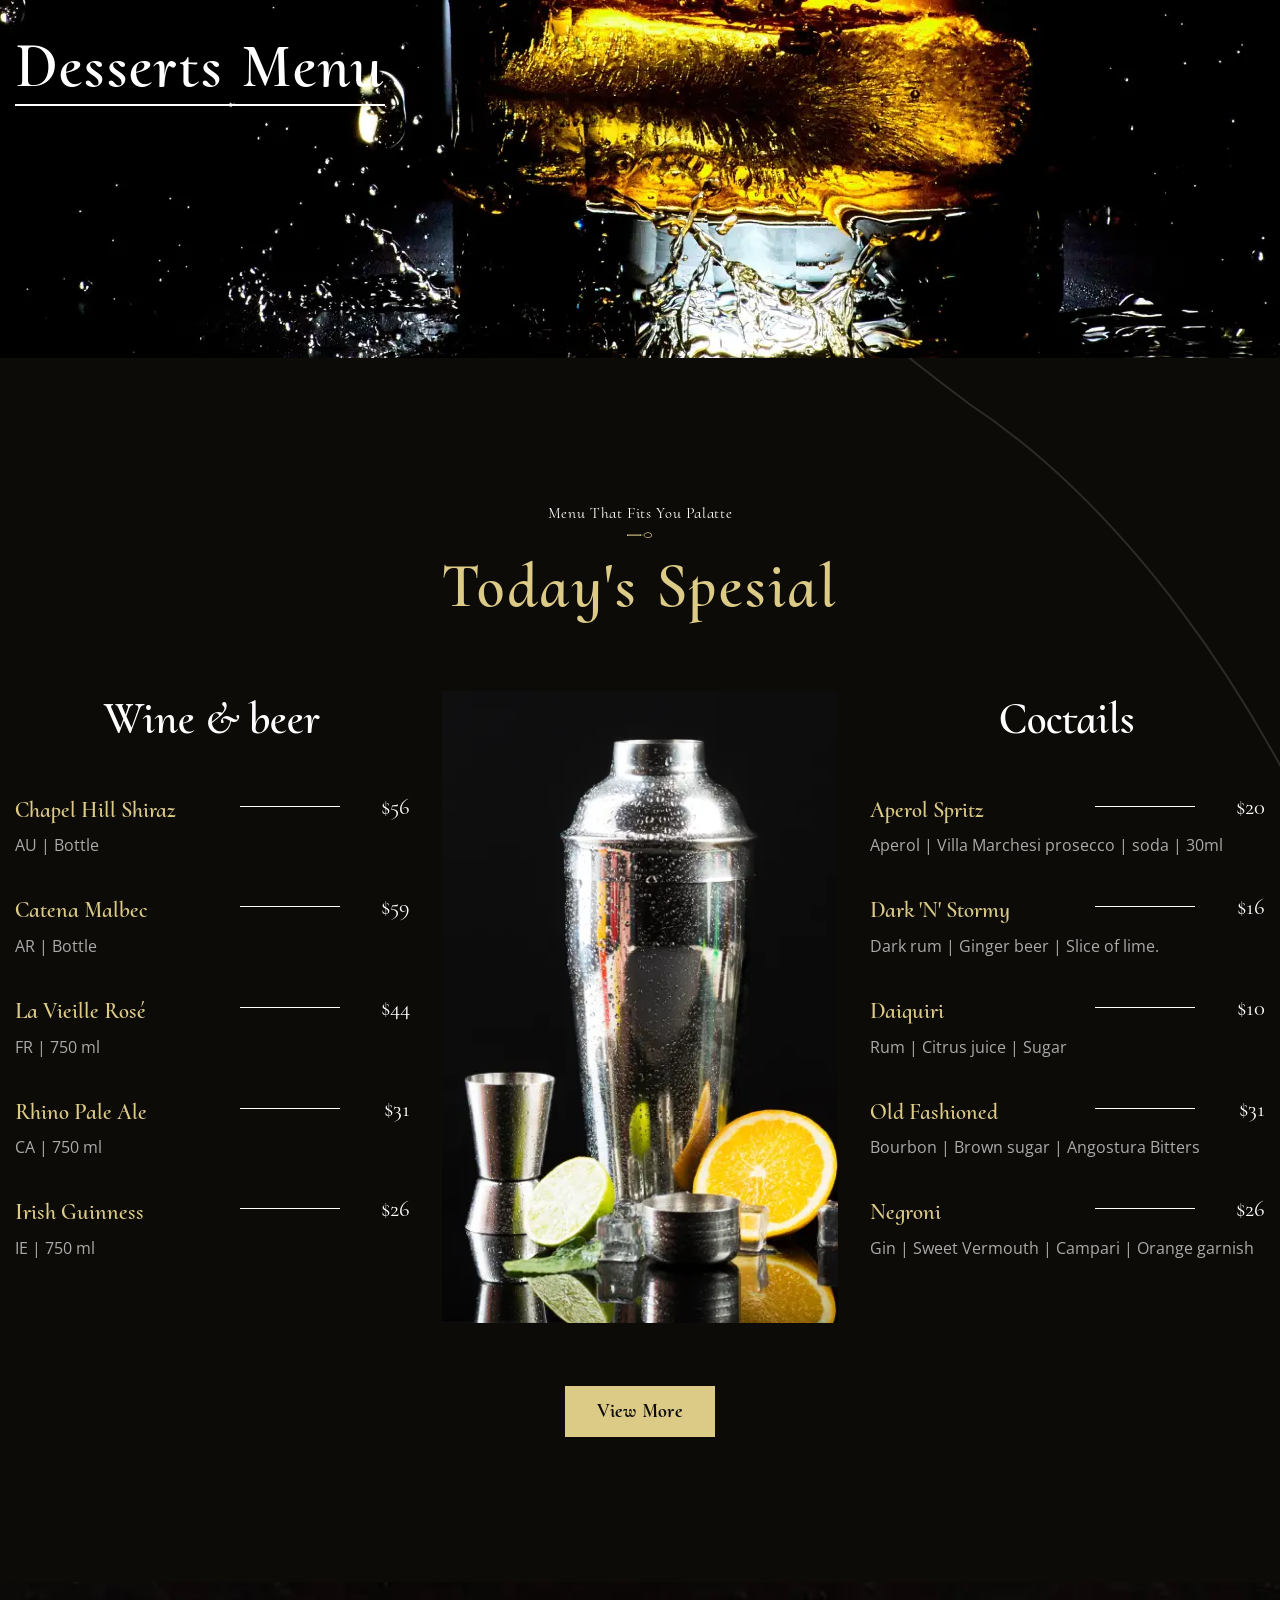
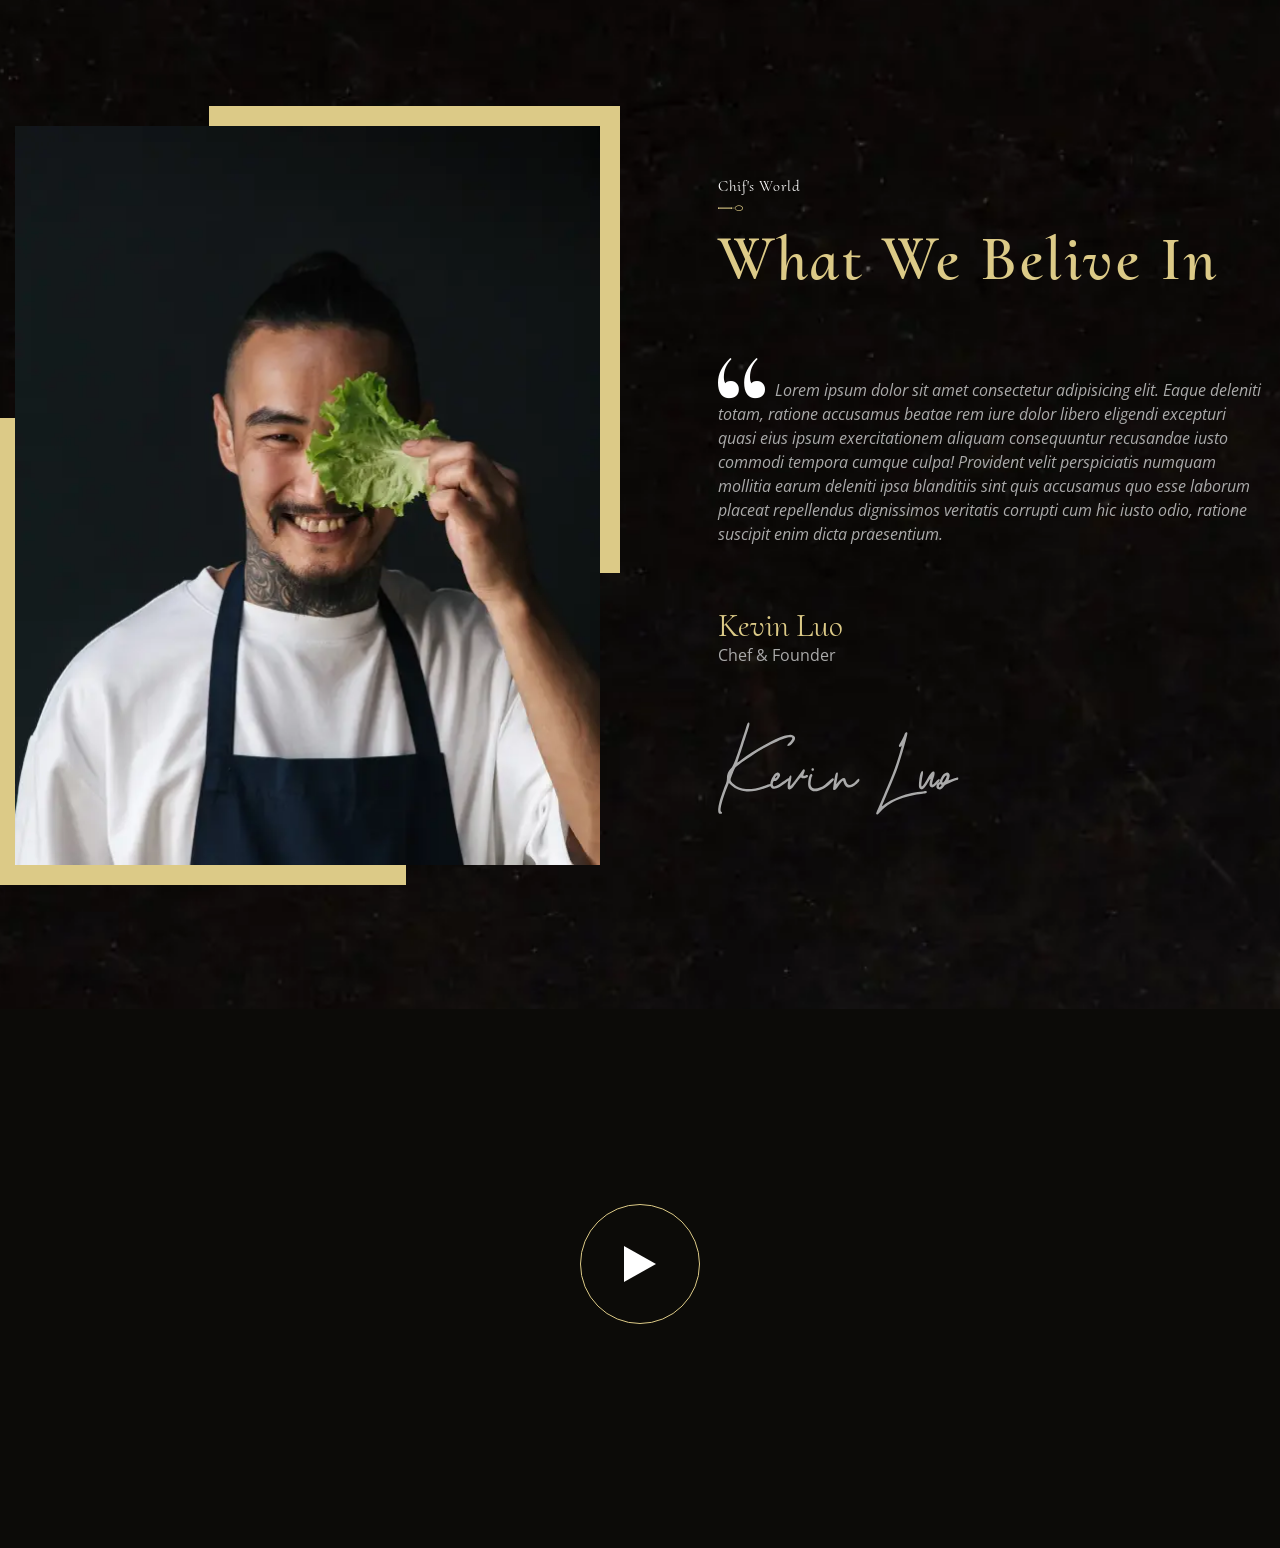
==== commit f821d285: "18-01-23-2" ====
--- a/index.html
+++ b/index.html
@@ -6,7 +6,7 @@
 	<meta charset="UTF-8">
 	<meta name="format-detection" content="telephone=no">
 	<!-- <style>body{opacity: 0;}</style> -->
-	<link rel="stylesheet" href="css/style.min.css?_v=20230115010214">
+	<link rel="stylesheet" href="css/style.min.css?_v=20230118204904">
 	<link rel="shortcut icon" href="favicon.ico">
 	<!-- <meta name="robots" content="noindex, nofollow"> -->
 	<meta name="viewport" content="width=device-width, initial-scale=1.0">
@@ -177,8 +177,8 @@
 						<picture><source srcset="img/mainpage/menu/Menu-bg.webp" type="image/webp"><img src="img/mainpage/menu/Menu-bg.jpg" alt=""></picture>
 					</div>
 				</section>
-				<section class="spesial">
-					<div data-decor class="special__container">
+				<section class="special">
+					<div class="special__container">
 						<div class="spesial__header block-header">
 							<div class="block-header__sub-title">Menu that fits you palatte</div>
 							<h2 class="block-header__title">Today's spesial</h2>
@@ -276,6 +276,34 @@
 						<a href="#" class="special__button button">View more</a>
 					</div>
 				</section>
+				<section data-bg class="chef">
+					<div class="chef__container">
+						<div class="chef__column">
+							<div class="chef__image">
+								<picture><source srcset="img/mainpage/chef/chef.webp" type="image/webp"><img src="img/mainpage/chef/chef.png" alt="chef"></picture>
+							</div>
+						</div>
+						<div class="chef__column">
+							<div class="chef__content">
+								<div class="chef__header block-header block-header_left">
+									<div class="block-header__sub-title">Chif's world</div>
+									<h2 class="block-header__title">What we belive in</h2>
+								</div>
+								<div class="chef__text _icon-quote">Lorem ipsum dolor sit amet consectetur adipisicing elit. Eaque deleniti totam, ratione accusamus beatae rem iure dolor libero eligendi excepturi quasi eius ipsum exercitationem aliquam consequuntur recusandae iusto commodi tempora cumque culpa! Provident velit perspiciatis numquam mollitia earum deleniti ipsa blanditiis sint quis accusamus quo esse laborum placeat repellendus dignissimos veritatis corrupti cum hic iusto odio, ratione suscipit enim dicta praesentium.</div>
+								<div class="chef__info info-chef">
+									<div class="info-chef__title">Kevin Luo</div>
+									<div class="info-chef__text">Chef & Founder</div>
+								</div>
+								<div class="chef__signature">
+									<img src="img/mainpage/chef/signature-luo.svg" alt="picture">
+								</div>
+							</div>
+						</div>
+					</div>
+				</section>
+				<div data-watch="video" class="video-module"> <!-- data-watch селектор для watcher который присваивает класс когда пользователь доскродивает до блока и убирает класс вне зоны видимости -->
+					<video id="video-module" data-full="files/restaurant.mp4" data-src="files/preview.mp4" muted class="video-module__item"></video>
+				</div>
 			</div>
 		</main>
 		<footer class="footer">
@@ -293,7 +321,7 @@
 			</div>
 		</div>
 	</div>
-	<script src="js/app.min.js?_v=20230115010214"></script>
+	<script src="js/app.min.js?_v=20230118204904"></script>
 </body>
 
 </html>
--- a/css/style.min.css
+++ b/css/style.min.css
@@ -1 +1 @@
-@charset "UTF-8";@import url(https://fonts.googleapis.com/css?family=Open+Sans:regular,500,600,700,italic&display=swap);@font-face{font-family:CormorantUpright;font-display:swap;src:url(../fonts/CormorantUpright-Medium.woff2) format("woff2"),url(../fonts/CormorantUpright-Medium.woff) format("woff");font-weight:500;font-style:normal}@font-face{font-family:CormorantUpright;font-display:swap;src:url(../fonts/CormorantUpright-Light.woff2) format("woff2"),url(../fonts/CormorantUpright-Light.woff) format("woff");font-weight:300;font-style:normal}@font-face{font-family:CormorantUpright;font-display:swap;src:url(../fonts/CormorantUpright-Bold.woff2) format("woff2"),url(../fonts/CormorantUpright-Bold.woff) format("woff");font-weight:700;font-style:normal}@font-face{font-family:icons;font-display:swap;src:url(../fonts/icons.woff2) format("woff2"),url(../fonts/icons.woff) format("woff");font-weight:400;font-style:normal}@font-face{font-family:CormorantUpright;font-display:swap;src:url(../fonts/CormorantUpright-Regular.woff2) format("woff2"),url(../fonts/CormorantUpright-Regular.woff) format("woff");font-weight:400;font-style:normal}@font-face{font-family:CormorantUpright;font-display:swap;src:url(../fonts/CormorantUpright-SemiBold.woff2) format("woff2"),url(../fonts/CormorantUpright-SemiBold.woff) format("woff");font-weight:600;font-style:normal}.about-section__title::after,.block-header__sub-title::after,.select__value:before,[class*=_icon-]:before{font-family:icons;font-style:normal;font-weight:400;font-variant:normal;text-transform:none;line-height:1;-webkit-font-smoothing:antialiased;-moz-osx-font-smoothing:grayscale}[class*=_icon-]:before{display:block}._icon-arrow:before,.select__value:before{content:"\e900"}._icon-facebook:before{content:"\e901"}._icon-instagram:before{content:"\e902"}._icon-quote:before{content:"\e903"}._icon-spoon:before{content:"\e904"}._icon-twitter:before{content:"\e905"}*{padding:0;margin:0;border:0}*,:after,:before{-webkit-box-sizing:border-box;box-sizing:border-box}body,html{height:100%;min-width:320px}body{color:#aaa;line-height:1;font-family:"Open Sans",sans-serif;font-size:1rem;-ms-text-size-adjust:100%;-moz-text-size-adjust:100%;-webkit-text-size-adjust:100%;-webkit-font-smoothing:antialiased;-moz-osx-font-smoothing:grayscale}button,input,textarea{font-family:"Open Sans",sans-serif;font-size:inherit}button{cursor:pointer;color:inherit;background-color:inherit}a{-webkit-transition:color .3s ease 0s;-o-transition:color .3s ease 0s;transition:color .3s ease 0s;color:inherit}a:link,a:visited{text-decoration:none}a:hover{text-decoration:none}ul li{list-style:none}img{vertical-align:top}h1,h2,h3,h4,h5,h6{font-weight:inherit;font-size:inherit}body{color:#aaa;background-color:#0c0b08;font-family:"Open Sans"}.lock body{overflow:hidden;-ms-touch-action:none;touch-action:none;-ms-scroll-chaining:none;overscroll-behavior:none}.wrapper{min-height:100%;display:-webkit-box;display:-ms-flexbox;display:flex;-webkit-box-orient:vertical;-webkit-box-direction:normal;-ms-flex-direction:column;flex-direction:column;overflow:hidden}.wrapper>main{position:relative;z-index:2;-webkit-box-flex:1;-ms-flex:1 1 auto;flex:1 1 auto}.wrapper>*{min-width:0}[class*=__container]{position:relative;z-index:2;max-width:81.25rem;-webkit-box-sizing:content-box;box-sizing:content-box;margin:0 auto;padding:0 .9375rem}[class*=__container_wide]{max-width:105rem}.button{padding:.5rem 2rem;font-size:1.25rem;font-weight:700;line-height:175%;background-color:#dcca87;color:#0c0b08;text-align:center;text-transform:capitalize}.button._fw{width:100%}input[type=email],input[type=tel],input[type=text],textarea{-webkit-appearance:none;-moz-appearance:none;appearance:none}.input{border-radius:0!important;width:100%;display:block;padding:0 20px;border:1px solid #eee}textarea.input{resize:none;padding:0 0}.input-dark{border:1px solid #f5efdb;width:100%;height:60px;color:inherit;background-color:transparent;padding:0 1rem;font-size:1.375rem}.input-dark._form-error{border:1px solid rgba(255,51,0,.74)}.select{position:relative}.select__body{position:relative}.select__title{color:inherit;text-align:left;border:1px solid #f5efdb;cursor:pointer;width:100%;height:60px}.select__value{display:-webkit-box;display:-ms-flexbox;display:flex;-webkit-box-align:center;-ms-flex-align:center;align-items:center;height:1.875rem;padding:0 .9375rem;font-size:1.375rem;gap:.625rem;-webkit-box-pack:justify;-ms-flex-pack:justify;justify-content:space-between;-webkit-box-orient:horizontal;-webkit-box-direction:reverse;-ms-flex-direction:row-reverse;flex-direction:row-reverse}.select__value>*{-webkit-box-flex:1;-ms-flex:1 1 auto;flex:1 1 auto}.select__value:before{-ms-flex-item-align:stretch;-ms-grid-row-align:stretch;align-self:stretch;-webkit-box-flex:0;-ms-flex:0 0 10px;flex:0 0 10px;font-size:.625rem;-webkit-transition:all .3s ease 0s;-o-transition:all .3s ease 0s;transition:all .3s ease 0s;display:-webkit-box;display:-ms-flexbox;display:flex;-webkit-box-pack:center;-ms-flex-pack:center;justify-content:center;-webkit-box-align:center;-ms-flex-align:center;align-items:center}._select-open .select__value:before{-webkit-transform:rotate(-180deg);-ms-transform:rotate(-180deg);transform:rotate(-180deg)}.select__value._select-pseudo-label::before{content:attr(data-pseudo-label);opacity:.5}.select__text{-webkit-box-flex:1;-ms-flex:1 1 auto;flex:1 1 auto}.select__input{width:100%;background-color:transparent;height:100%}.select__options{position:absolute;top:calc(100% - 1px);border-radius:0 0 4px 4px;min-width:100%;left:0;background-color:#0c0b08;border:1px solid #f5efdb;padding:0 0 10px 0}.select__scroll{overflow-y:auto;overflow-x:hidden;max-height:200px}.select__scroll .simplebar-scrollbar::before{background-color:#dcca87}.select__option{font-size:1.375rem;width:100%;text-align:left;cursor:pointer;padding:15px 15px;color:inherit}.select__option._select-selected{background-color:#eee}.select__row{display:-webkit-inline-box;display:-ms-inline-flexbox;display:inline-flex;-webkit-box-align:center;-ms-flex-align:center;align-items:center}.select._select-open{z-index:5}._select-tag{cursor:pointer}body::after{content:"";background-color:rgba(0,0,0,.5);position:fixed;width:100%;height:100%;top:0;left:0;opacity:0;-webkit-transition:opacity .8s ease 0s;-o-transition:opacity .8s ease 0s;transition:opacity .8s ease 0s;pointer-events:none;z-index:149}.popup-show body::after{opacity:1}.popup{position:fixed;top:0;left:0;bottom:0;right:0;padding:30px 10px;-webkit-transition:visibility .8s ease 0s;-o-transition:visibility .8s ease 0s;transition:visibility .8s ease 0s;visibility:hidden;pointer-events:none}.popup_show{z-index:150;visibility:visible;overflow:auto;pointer-events:auto}.popup_show .popup__content{visibility:visible;-webkit-transform:scale(1);-ms-transform:scale(1);transform:scale(1)}.popup__wrapper{display:-webkit-box;display:-ms-flexbox;display:flex;-webkit-box-orient:vertical;-webkit-box-direction:normal;-ms-flex-direction:column;flex-direction:column;-webkit-box-align:center;-ms-flex-align:center;align-items:center;min-height:100%;-webkit-box-flex:1;-ms-flex:1 1 auto;flex:1 1 auto;width:100%;display:flex;-webkit-box-pack:center;-ms-flex-pack:center;justify-content:center;align-items:center}.popup__content{visibility:hidden;-webkit-transform:scale(0);-ms-transform:scale(0);transform:scale(0);-webkit-transition:-webkit-transform .3s ease 0s;transition:-webkit-transform .3s ease 0s;-o-transition:transform .3s ease 0s;transition:transform .3s ease 0s;transition:transform .3s ease 0s,-webkit-transform .3s ease 0s;background-color:#dcca87;padding:20px;width:100%;max-width:900px}.lock .popup__content{visibility:visible}.popup__close,.popup__text{font-size:1.375rem;font-weight:700;color:rgba(12,11,8,.7607843137)}.popup__text{text-align:center}.popup__close{width:100%;text-align:right}.qs-datepicker-container{margin:5px;font-size:1.25rem;color:#000;position:absolute;width:15.625em;display:-webkit-box;display:-ms-flexbox;display:flex;-webkit-box-orient:vertical;-webkit-box-direction:normal;-ms-flex-direction:column;flex-direction:column;z-index:9001;-webkit-user-select:none;-moz-user-select:none;-ms-user-select:none;user-select:none;overflow:hidden;background:#000;-webkit-box-shadow:0 1.25em 1.25em -.9375em rgba(0,0,0,.3);box-shadow:0 1.25em 1.25em -.9375em rgba(0,0,0,.3);border-right:1px solid #fff;border-left:1px solid #f1ad70;padding:5px}.qs-datepicker-container:after,.qs-datepicker-container:before{content:"";width:100%;height:2px;left:0;z-index:2;position:absolute;background-image:-webkit-gradient(linear,left top,right top,from(#f1ad70),to(#fffdf2));background-image:-o-linear-gradient(left,#f1ad70 0,#fffdf2 100%);background-image:linear-gradient(to right,#f1ad70 0,#fffdf2 100%)}.qs-datepicker-container:before{top:0}.qs-datepicker-container:after{bottom:0}.qs-datepicker-container *{-webkit-box-sizing:border-box;box-sizing:border-box}.qs-datepicker-container.qs-centered{position:fixed;top:50%;left:50%;-webkit-transform:translate(-50%,-50%);-ms-transform:translate(-50%,-50%);transform:translate(-50%,-50%)}.qs-datepicker-container.qs-hidden{display:none}.qs-datepicker .qs-overlay{position:absolute;top:0;left:0;background:rgba(0,0,0,.75);color:#fff;width:100%;height:100%;padding:.5em;z-index:1;opacity:1;-webkit-transition:opacity .3s;-o-transition:opacity .3s;transition:opacity .3s;display:-webkit-box;display:-ms-flexbox;display:flex;-webkit-box-orient:vertical;-webkit-box-direction:normal;-ms-flex-direction:column;flex-direction:column}.qs-datepicker .qs-overlay.qs-hidden{opacity:0;z-index:-1}.qs-datepicker .qs-overlay .qs-overlay-year{background:rgba(0,0,0,0);border:none;border-bottom:1px solid #fff;border-radius:0;color:#fff;font-size:.875em;padding:.25em 0;width:80%;text-align:center;margin:0 auto;display:block}.qs-datepicker .qs-overlay .qs-overlay-year::-webkit-inner-spin-button{-webkit-appearance:none}.qs-datepicker .qs-overlay .qs-close{padding:.5em;cursor:pointer;position:absolute;top:0;right:0}.qs-datepicker .qs-overlay .qs-submit{border:1px solid #fff;border-radius:.26392em;padding:.5em;margin:0 auto auto;cursor:pointer;background:hsla(0deg,0%,50.2%,.4)}.qs-datepicker .qs-overlay .qs-submit.qs-disabled{color:grey;border-color:grey;cursor:not-allowed}.qs-datepicker .qs-overlay .qs-overlay-month-container{display:-webkit-box;display:-ms-flexbox;display:flex;-ms-flex-wrap:wrap;flex-wrap:wrap;-webkit-box-flex:1;-ms-flex-positive:1;flex-grow:1}.qs-datepicker .qs-overlay .qs-overlay-month{display:-webkit-box;display:-ms-flexbox;display:flex;-webkit-box-pack:center;-ms-flex-pack:center;justify-content:center;-webkit-box-align:center;-ms-flex-align:center;align-items:center;width:33.33333%;cursor:pointer;opacity:.5;-webkit-transition:opacity .15s;-o-transition:opacity .15s;transition:opacity .15s}.qs-datepicker .qs-overlay .qs-overlay-month.active,.qs-datepicker .qs-overlay .qs-overlay-month:hover{opacity:1}.qs-datepicker .qs-controls{width:100%;display:-webkit-box;display:-ms-flexbox;display:flex;-webkit-box-pack:justify;-ms-flex-pack:justify;justify-content:space-between;-webkit-box-align:center;-ms-flex-align:center;align-items:center;-webkit-box-flex:1;-ms-flex-positive:1;flex-grow:1;-ms-flex-negative:0;flex-shrink:0;background:#000;color:#fff;-webkit-filter:blur(0);filter:blur(0);-webkit-transition:-webkit-filter .3s;transition:-webkit-filter .3s;-o-transition:filter .3s;transition:filter .3s;transition:filter .3s,-webkit-filter .3s}.qs-datepicker .qs-controls.qs-blur{-webkit-filter:blur(5px);filter:blur(5px)}.qs-datepicker .qs-arrow{height:1.5625em;width:1.5625em;position:relative;cursor:pointer;border-radius:.26392em;-webkit-transition:background .15s;-o-transition:background .15s;transition:background .15s}.qs-datepicker .qs-arrow:hover{background:rgba(0,0,0,.1)}.qs-datepicker .qs-arrow:hover.qs-left:after{border-right-color:#000}.qs-datepicker .qs-arrow:hover.qs-right:after{border-left-color:#000}.qs-datepicker .qs-arrow:after{content:"";border:.39062em solid transparent;position:absolute;top:50%;-webkit-transition:border .2s;-o-transition:border .2s;transition:border .2s}.qs-datepicker .qs-arrow.qs-left:after{border-right-color:grey;right:50%;-webkit-transform:translate(25%,-50%);-ms-transform:translate(25%,-50%);transform:translate(25%,-50%)}.qs-datepicker .qs-arrow.qs-right:after{border-left-color:grey;left:50%;-webkit-transform:translate(-25%,-50%);-ms-transform:translate(-25%,-50%);transform:translate(-25%,-50%)}.qs-datepicker .qs-month-year{font-weight:700;-webkit-transition:border .2s;-o-transition:border .2s;transition:border .2s;border-bottom:1px solid transparent;cursor:pointer}.qs-datepicker .qs-month-year:hover{border-bottom:1px solid grey}.qs-datepicker .qs-month-year:active:focus,.qs-datepicker .qs-month-year:focus{outline:0}.qs-datepicker .qs-month{padding-right:.5ex}.qs-datepicker .qs-year{padding-left:.5ex}.qs-datepicker .qs-squares{display:-webkit-box;display:-ms-flexbox;display:flex;color:#fff;-ms-flex-wrap:wrap;flex-wrap:wrap;padding:.3125em;-webkit-filter:blur(0);filter:blur(0);-webkit-transition:-webkit-filter .3s;transition:-webkit-filter .3s;-o-transition:filter .3s;transition:filter .3s;transition:filter .3s,-webkit-filter .3s}.qs-datepicker .qs-squares.qs-blur{-webkit-filter:blur(5px);filter:blur(5px)}.qs-datepicker .qs-square{width:14.28571%;height:1.5625em;display:-webkit-box;display:-ms-flexbox;display:flex;-webkit-box-align:center;-ms-flex-align:center;align-items:center;-webkit-box-pack:center;-ms-flex-pack:center;justify-content:center;cursor:pointer;-webkit-transition:background .1s;-o-transition:background .1s;transition:background .1s;border-radius:.26392em}.qs-datepicker .qs-square.qs-current{font-weight:700}.qs-datepicker .qs-square.qs-current span{text-decoration:underline}.qs-datepicker .qs-square.qs-active{background:#fff;color:#000}.qs-datepicker .qs-square.qs-range-date-start:not(.qs-range-date-6){border-top-right-radius:0;border-bottom-right-radius:0}.qs-datepicker .qs-square.qs-range-date-middle{background:#d4ebf2}.qs-datepicker .qs-square.qs-range-date-middle:not(.qs-range-date-0):not(.qs-range-date-6){border-radius:0}.qs-datepicker .qs-square.qs-range-date-middle.qs-range-date-0{border-top-right-radius:0;border-bottom-right-radius:0}.qs-datepicker .qs-square.qs-range-date-end:not(.qs-range-date-0),.qs-datepicker .qs-square.qs-range-date-middle.qs-range-date-6{border-top-left-radius:0;border-bottom-left-radius:0}.qs-datepicker .qs-square.qs-disabled span{opacity:.2}.qs-datepicker .qs-square.qs-empty{cursor:default}.qs-datepicker .qs-square.qs-disabled{cursor:not-allowed}.qs-datepicker .qs-square.qs-day{cursor:default;font-weight:700;color:grey}.qs-datepicker .qs-square:not(.qs-empty):not(.qs-disabled):not(.qs-day):not(.qs-active):hover{background:orange}.qs-datepicker .qs-event{position:relative}.qs-datepicker .qs-event:after{content:"";position:absolute;width:.46875em;height:.46875em;border-radius:50%;background:#07f;bottom:0;right:0}.qs-datepicker .qs-event.qs-disabled:after,.qs-datepicker .qs-event.qs-empty:after{background:#cce4ff}[data-fullscreen]{min-height:100vh}.touch [data-fullscreen]{min-height:calc(var(--vh,1vh) * 100)}[data-bg]{overflow:hidden;position:relative}[data-decor]::before{content:"";background:url(../img/main-decor.svg) 0 0/100% no-repeat;width:7.8125rem;height:7.8125rem;-webkit-animation:rotate 30s infinite linear;animation:rotate 30s infinite linear}@-webkit-keyframes rotate{0%{-webkit-transform:rotate(0);transform:rotate(0)}100%{-webkit-transform:rotate(-360deg);transform:rotate(-360deg)}}@keyframes rotate{0%{-webkit-transform:rotate(0);transform:rotate(0)}100%{-webkit-transform:rotate(-360deg);transform:rotate(-360deg)}}.no-webp .bg-item{background:url(../img/BG-min.jpg) center/cover no-repeat}.bg-item{content:"";position:absolute;top:-30%;left:0;width:100%;height:160%}.block-header{text-transform:capitalize;display:-ms-grid;display:grid;gap:8px;justify-items:center}.block-header__sub-title{line-height:130%;text-align:center;letter-spacing:.04em;color:#fff;display:-ms-grid;display:grid;gap:8px;justify-items:center}.block-header__sub-title::after{content:"\e904";color:#dcca87;font-size:.3913043478em}.block-header__title{font-weight:600;line-height:130%;text-align:center;letter-spacing:.04em;color:#dcca87}.block-header_big .block-header__title{text-align:left}.block-header_left{justify-items:stretch}.block-header_left .block-header__sub-title{justify-items:start}.scroll{color:#dcca87;text-transform:uppercase;font-weight:700;font-size:1rem;line-height:175%;letter-spacing:.04em;display:-ms-grid;display:grid;justify-items:center;gap:24px}.scroll::before{content:"";background:#dcca87;width:1px;height:60px;background:-webkit-gradient(linear,left top,left bottom,color-stop(66%,#dcca87),to(rgba(220,202,135,.24)));background:-o-linear-gradient(top,#dcca87 66%,rgba(220,202,135,.24) 100%);background:linear-gradient(180deg,#dcca87 66%,rgba(220,202,135,.24) 100%)}.text{line-height:170%}[class*=-ibg]{position:relative}[class*=-ibg] img{position:absolute;width:100%;height:100%;top:0;left:0;-o-object-fit:cover;object-fit:cover}[class*=-ibg_contain] img{-o-object-fit:contain;object-fit:contain}.about-section::after,.about-section__title,.block-header,.body-main-slider__controll,.button,.form-book__input .form__error,.header__logo,.input-dark,.menu-block__link,.popup__close,.popup__text,.qs-datepicker-container,.scroll,.select__option,.select__value,.table-special__name,.table-special__price,.table-special__title{font-family:CormorantUpright}.header{color:#fff;padding:10px 0;position:absolute;width:100%;top:0;left:0;z-index:50}.header._header-scroll{position:fixed;top:-200%;background-color:rgba(0,0,0,.8)}.header._header-show{top:0;-webkit-transition:top .5s ease 0s;-o-transition:top .5s ease 0s;transition:top .5s ease 0s}.header__container{-webkit-box-align:center;-ms-flex-align:center;align-items:center;position:relative;display:-webkit-box;display:-ms-flexbox;display:flex;gap:10px}.header__column{-webkit-box-flex:0;-ms-flex-positive:0;flex-grow:0;-ms-flex-negative:0;flex-shrink:0}.header__column_wide{-webkit-box-flex:1;-ms-flex:1 1 auto;flex:1 1 auto}.header__column_auth{-ms-flex-item-align:stretch;-ms-grid-row-align:stretch;align-self:stretch}.header__logo{position:relative;z-index:2;font-weight:700;line-height:130%;letter-spacing:.04em;text-transform:uppercase;border:none}.menu__list{display:-webkit-box;display:-ms-flexbox;display:flex;row-gap:5px;-ms-flex-wrap:wrap;flex-wrap:wrap;-webkit-box-pack:center;-ms-flex-pack:center;justify-content:center;-webkit-box-align:center;-ms-flex-align:center;align-items:center}.menu__link{line-height:175%;letter-spacing:.04em}.auth-header{height:100%;-ms-flex-item-align:stretch;-ms-grid-row-align:stretch;align-self:stretch;display:-webkit-box;display:-ms-flexbox;display:flex;row-gap:5px;-webkit-box-pack:center;-ms-flex-pack:center;justify-content:center}.auth-header__item{display:-webkit-box;display:-ms-flexbox;display:flex;-webkit-box-align:center;-ms-flex-align:center;align-items:center;position:relative}.auth-header__link{text-align:center;line-height:140%;-webkit-transition:color .3s ease 0s;-o-transition:color .3s ease 0s;transition:color .3s ease 0s}.icon-menu{display:none}.footer{position:relative;z-index:2}.footer__container{display:-webkit-box;display:-ms-flexbox;display:flex;padding:.9375rem 0;-webkit-box-pack:center;-ms-flex-pack:center;justify-content:center}.mainpage__body{position:relative}.mainpage__body::before{content:"";top:0;height:14908px;position:absolute;right:50%;width:1920px;-webkit-transform:translate(50%,0);-ms-transform:translate(50%,0);transform:translate(50%,0);background:url(../img/wave-element.svg) 0 0/100% no-repeat}.main-slider{display:-webkit-box;display:-ms-flexbox;display:flex}.main-slider__container:not(.main-slider__container_wide){padding:0}.main-slider__container_wide{-webkit-box-flex:1;-ms-flex:1 1 auto;flex:1 1 auto;min-width:0;position:relative}.body-main-slider.swiper{overflow:visible}.body-main-slider__swiper{-webkit-box-flex:1;-ms-flex:1 1 auto;flex:1 1 auto;-webkit-box-align:center;-ms-flex-align:center;align-items:center}.body-main-slider__controll{display:-webkit-box;display:-ms-flexbox;display:flex;gap:8px;-webkit-box-pack:center;-ms-flex-pack:center;justify-content:center;-webkit-box-align:center;-ms-flex-align:center;align-items:center;text-transform:uppercase}.body-main-slider__controll .swiper-pagination-bullet{font-weight:600;font-size:1.375rem;line-height:175%;letter-spacing:.04em;color:#fff;-webkit-transition:gap .8s ease 0s;-o-transition:gap .8s ease 0s;transition:gap .8s ease 0s;display:-webkit-box;display:-ms-flexbox;display:flex;gap:0;-webkit-box-align:center;-ms-flex-align:center;align-items:center}.body-main-slider__controll .swiper-pagination-bullet::after{content:"";width:16px;-webkit-transition:all .8s ease 0s;-o-transition:all .8s ease 0s;transition:all .8s ease 0s;background-color:#dcca87;-webkit-box-flex:0;-ms-flex:0 0 0px;flex:0 0 0px;height:1px}.body-main-slider__controll .swiper-pagination-bullet-active{gap:8px}.body-main-slider__controll .swiper-pagination-bullet-active::after{content:"";width:16px;-webkit-transition:all .3s ease 0s;-o-transition:all .3s ease 0s;transition:all .3s ease 0s;background-color:#dcca87;-webkit-box-flex:0;-ms-flex:0 0 16px;flex:0 0 16px;height:1px}.slide-main-slider{padding:25px 0 0 0;opacity:0!important;pointer-events:none}.slide-main-slider.swiper-slide-active{pointer-events:auto;opacity:1!important}.slide-main-slider__content{-ms-grid-row-align:center;align-self:center;display:-ms-grid;display:grid;gap:32px;justify-items:start}.slide-main-slider__image-ibg{position:relative;-ms-flex-item-align:center;-ms-grid-row-align:center;align-self:center;padding-bottom:89.9709302326%}.slide-main-slider__image-ibg::after,.slide-main-slider__image-ibg::before{content:"";position:absolute;background-color:#dcca87;-webkit-transition:-webkit-transform .3s ease 0s;transition:-webkit-transform .3s ease 0s;-o-transition:transform .3s ease 0s;transition:transform .3s ease 0s;transition:transform .3s ease 0s,-webkit-transform .3s ease 0s;width:70.2746365105%;height:63.226744186%}.slide-main-slider__image-ibg::before{top:0;right:0;-webkit-transform:translate(20px,-20px);-ms-transform:translate(20px,-20px);transform:translate(20px,-20px)}.slide-main-slider__image-ibg::after{bottom:0;left:0;-webkit-transform:translate(-20px,20px);-ms-transform:translate(-20px,20px);transform:translate(-20px,20px)}.slide-main-slider__image-ibg img{-webkit-transition:-webkit-transform .3s ease 0s;transition:-webkit-transform .3s ease 0s;-o-transition:transform .3s ease 0s;transition:transform .3s ease 0s;transition:transform .3s ease 0s,-webkit-transform .3s ease 0s;z-index:2}.menu-main-slider{display:-webkit-box;display:-ms-flexbox;display:flex;gap:40px;position:absolute;left:.9375rem;top:0}.menu-main-slider__link{font-size:1.125rem;line-height:175%;letter-spacing:.04em;color:#fff}.menu-main-slider__link_current{color:#dcca87}.about-section{position:relative}.about-section::after{content:"G";font-size:40.625rem;font-weight:700;color:#272727;position:absolute;top:50%;left:50%;-webkit-transform:translate(-50%,-50%);-ms-transform:translate(-50%,-50%);transform:translate(-50%,-50%)}.about-section__container{position:relative;z-index:2}.about-section__content{display:-ms-grid;display:grid;gap:32px;-ms-flex-line-pack:start;align-content:start;justify-items:start}.about-section__title{font-weight:600;text-transform:capitalize;color:#dcca87;display:-ms-grid;display:grid;gap:8px;line-height:130%;letter-spacing:.04em}.about-section__title::after{content:"\e904";color:#dcca87;font-size:.1551724138em}.about-section__text{line-height:170%}.about-section__knife{-webkit-box-flex:0;-ms-flex:0 0 19.1729323308%;flex:0 0 19.1729323308%;padding:0 .9375rem;text-align:center}.about-section__knife img{max-width:100%}.book{position:relative}.book__container[data-decor]::before{content:"";position:absolute;top:-8.75rem;right:-6.25rem;z-index:5}.book__body{padding:0 2rem;background:#0c0c0c;border:1px solid rgba(220,202,135,.2);-webkit-box-sizing:border-box;box-sizing:border-box;-webkit-box-shadow:22px 30px 95px 1px rgba(0,0,0,.7);box-shadow:22px 30px 95px 1px rgba(0,0,0,.7)}.book__form{text-align:center}.form-book__lines{display:-ms-grid;display:grid;row-gap:15px}.form-book__input{position:relative}.form-book__input::before{position:absolute;right:1rem;top:1.5625rem;font-size:.625rem;-webkit-transition:all .3s ease 0s;-o-transition:all .3s ease 0s;transition:all .3s ease 0s}.form-book__input._form-focus::before{-webkit-transform:rotate(-180deg);-ms-transform:rotate(-180deg);transform:rotate(-180deg)}.form-book__input .form__error{color:rgba(255,51,0,.74);font-size:1.375rem;margin:10px 0 0 0}.menu-block{position:relative;overflow:hidden}.menu-block__bg{position:absolute;width:100%;height:100%;top:0;left:0;display:-webkit-box;display:-ms-flexbox;display:flex;-webkit-box-pack:center;-ms-flex-pack:center;justify-content:center;-webkit-box-align:center;-ms-flex-align:center;align-items:center}.menu-block__container_wide{position:relative}.menu-block__container_wide::before{content:"";position:absolute;top:15px;left:15px}.menu-block__list{display:-ms-grid;display:grid}.menu-block__link{font-weight:600;letter-spacing:.03em;line-height:130%;text-transform:capitalize;text-decoration:underline;color:#fff;border-bottom:2px solid #fff}.special__container{display:-ms-grid;display:grid}.special__body{display:-ms-grid;display:grid;gap:32px}.special__button{-ms-grid-column-align:center;justify-self:center}.special__image img{max-width:100%}.table-special__body{display:-ms-grid;display:grid}.table-special__item{display:-ms-grid;display:grid;gap:8px}.table-special__name{padding:0 .625rem 0 0;color:#dcca87;font-weight:600;line-height:130%}.table-special__price{text-align:right;color:#fff;padding:0 0 0 .625rem}.table-special__info{line-height:150%}.table-special__title{text-align:center;color:#fff;font-weight:600;line-height:130%}.table-special__title:not(:last-child){margin-bottom:1.0666666667em}.table-special__header{display:-ms-grid;display:grid;-ms-grid-columns:1fr 70px;grid-template-columns:1fr 70px;-webkit-box-pack:justify;-ms-flex-pack:justify;justify-content:space-between}.table-special__header>*{z-index:2;position:relative}.swiper{overflow:hidden}.swiper-wrapper{width:100%;height:100%;-webkit-box-sizing:content-box;box-sizing:content-box;display:-webkit-box;display:-ms-flexbox;display:flex;position:relative}.swiper-vertical .swiper-wrapper{-webkit-box-orient:vertical;-webkit-box-direction:normal;-ms-flex-direction:column;flex-direction:column}.swiper-autoheight .swiper-wrapper{-webkit-box-align:start;-ms-flex-align:start;align-items:flex-start}.swiper-initialized .swiper-slide{-ms-flex-negative:0;flex-shrink:0}.swiper-android .swiper-slide,.swiper-android .swiper-wrapper{-webkit-transform:translate3d(0,0,0);transform:translate3d(0,0,0)}.swiper-button-lock{display:none!important}[data-simplebar]{position:relative;-webkit-box-orient:vertical;-webkit-box-direction:normal;-ms-flex-direction:column;flex-direction:column;-ms-flex-wrap:wrap;flex-wrap:wrap;-webkit-box-pack:start;-ms-flex-pack:start;justify-content:flex-start;-ms-flex-line-pack:start;align-content:flex-start;-webkit-box-align:start;-ms-flex-align:start;align-items:flex-start}.simplebar-wrapper{overflow:hidden;width:inherit;height:inherit;max-width:inherit;max-height:inherit}.simplebar-mask{direction:inherit;position:absolute;overflow:hidden;padding:0;margin:0;left:0;top:0;bottom:0;right:0;width:auto!important;height:auto!important;z-index:0}.simplebar-offset{direction:inherit!important;-webkit-box-sizing:inherit!important;box-sizing:inherit!important;resize:none!important;position:absolute;top:0;left:0;bottom:0;right:0;padding:0;margin:0;-webkit-overflow-scrolling:touch}.simplebar-content-wrapper{direction:inherit;-webkit-box-sizing:border-box!important;box-sizing:border-box!important;position:relative;display:block;height:100%;width:auto;max-width:100%;max-height:100%;scrollbar-width:none;-ms-overflow-style:none}.simplebar-content-wrapper::-webkit-scrollbar,.simplebar-hide-scrollbar::-webkit-scrollbar{display:none;width:0;height:0}.simplebar-content:after,.simplebar-content:before{content:" ";display:table}.simplebar-placeholder{max-height:100%;max-width:100%;width:100%;pointer-events:none}.simplebar-height-auto-observer-wrapper{-webkit-box-sizing:inherit!important;box-sizing:inherit!important;height:100%;width:100%;max-width:1px;position:relative;float:left;max-height:1px;overflow:hidden;z-index:-1;padding:0;margin:0;pointer-events:none;-webkit-box-flex:inherit;-ms-flex-positive:inherit;flex-grow:inherit;-ms-flex-negative:0;flex-shrink:0;-ms-flex-preferred-size:0;flex-basis:0}.simplebar-height-auto-observer{-webkit-box-sizing:inherit;box-sizing:inherit;display:block;opacity:0;position:absolute;top:0;left:0;height:1000%;width:1000%;min-height:1px;min-width:1px;overflow:hidden;pointer-events:none;z-index:-1}.simplebar-track{z-index:1;position:absolute;right:0;bottom:0;pointer-events:none;overflow:hidden}[data-simplebar].simplebar-dragging .simplebar-content{pointer-events:none;-moz-user-select:none;-ms-user-select:none;user-select:none;-webkit-user-select:none}[data-simplebar].simplebar-dragging .simplebar-track{pointer-events:all}.simplebar-scrollbar{position:absolute;left:0;right:0;min-height:10px}.simplebar-scrollbar:before{position:absolute;content:"";background:#000;border-radius:7px;left:2px;right:2px;opacity:0;-webkit-transition:opacity .2s linear;-o-transition:opacity .2s linear;transition:opacity .2s linear}.simplebar-scrollbar.simplebar-visible:before{opacity:.5;-webkit-transition:opacity 0s linear;-o-transition:opacity 0s linear;transition:opacity 0s linear}.simplebar-track.simplebar-vertical{top:0;width:11px}.simplebar-track.simplebar-vertical .simplebar-scrollbar:before{top:2px;bottom:2px}.simplebar-track.simplebar-horizontal{left:0;height:11px}.simplebar-track.simplebar-horizontal .simplebar-scrollbar:before{height:100%;left:2px;right:2px}.simplebar-track.simplebar-horizontal .simplebar-scrollbar{right:auto;left:0;top:2px;height:7px;min-height:0;min-width:10px;width:auto}[data-simplebar-direction=rtl] .simplebar-track.simplebar-vertical{right:auto;left:0}.hs-dummy-scrollbar-size{direction:rtl;position:fixed;opacity:0;visibility:hidden;height:500px;width:500px;overflow-y:hidden;overflow-x:scroll}.simplebar-hide-scrollbar{position:fixed;left:0;visibility:hidden;overflow-y:scroll;scrollbar-width:none;-ms-overflow-style:none}@media (min-width:29.99875em){.table-special__name{background-color:#0c0b08}.table-special__price{background-color:#0c0b08}.table-special__header{-ms-grid-columns:225px 70px;grid-template-columns:225px 70px;position:relative}.table-special__header::before{content:"";position:absolute;width:100%;height:1px;top:10px;left:0;background-color:#fff}}@media (min-width:47.99875em){.about-section__container{display:-webkit-box;display:-ms-flexbox;display:flex;-webkit-box-align:center;-ms-flex-align:center;align-items:center}.about-section__content:first-child{justify-items:end;text-align:right}.about-section__content:first-child .about-section__title{justify-items:end}.about-section__content:first-child .about-section__title::after{-webkit-transform:rotate(-180deg);-ms-transform:rotate(-180deg);transform:rotate(-180deg)}.about-section__text{justify-items:center;display:-webkit-box;-webkit-box-orient:vertical;-webkit-line-clamp:3;overflow:hidden}}@media (min-width:61.99875em){.body-main-slider{height:100%;display:-webkit-box;display:-ms-flexbox;display:flex;-webkit-box-orient:vertical;-webkit-box-direction:normal;-ms-flex-direction:column;flex-direction:column}.body-main-slider__slide{height:100%}.body-main-slider__controll{padding-top:5.5rem}.slide-main-slider{display:-ms-grid;display:grid;-ms-grid-columns:(1fr)[2];grid-template-columns:repeat(2,1fr)}.slide-main-slider__content{padding-right:2.5rem;max-width:31.25rem}.slide-main-slider__image-ibg{margin-right:3.0769230769%;max-height:736px;height:100%}.form-book__lines{-ms-grid-columns:(1fr)[3];grid-template-columns:repeat(3,1fr);-webkit-column-gap:32px;-moz-column-gap:32px;column-gap:32px}.form-book__input .form__error{position:absolute;bottom:-25px}.special__body{-ms-grid-columns:(1fr)[3];grid-template-columns:repeat(3,1fr)}}@media (min-width:71.875em){.auth-header{padding:22px 0;-webkit-box-pack:end;-ms-flex-pack:end;justify-content:flex-end}.auth-header__item:not(:last-child)::before{content:"";position:absolute;top:0;width:1px;height:100%;background:-webkit-gradient(linear,left top,left bottom,from(rgba(255,255,255,0)),color-stop(15%,rgba(255,255,255,.5)),color-stop(50%,#fff),color-stop(85%,rgba(255,255,255,.5)),to(rgba(255,255,255,0)));background:-o-linear-gradient(top,rgba(255,255,255,0) 0,rgba(255,255,255,.5) 15%,#fff 50%,rgba(255,255,255,.5) 85%,rgba(255,255,255,0) 100%);background:linear-gradient(to bottom,rgba(255,255,255,0) 0,rgba(255,255,255,.5) 15%,#fff 50%,rgba(255,255,255,.5) 85%,rgba(255,255,255,0) 100%)}}@media (min-width:71.875em) and (min-width:83.125em){.auth-header__item:not(:last-child)::before{right:-1.5rem}}@media (min-width:83.125em){.block-header__sub-title{font-size:1.4375rem}.block-header__title{font-size:4rem}.block-header_big .block-header__title{font-size:5.625rem}.header__container{min-height:7.5625rem}._header-scroll .header__container{min-height:5rem}.header__column{-ms-flex-preferred-size:18.75rem;flex-basis:18.75rem}.header__logo{font-size:2.75rem}.menu__list{-webkit-column-gap:2rem;-moz-column-gap:2rem;column-gap:2rem}.auth-header{-webkit-column-gap:3.125rem;-moz-column-gap:3.125rem;column-gap:3.125rem}.main-slider{padding-top:11.5625rem}.main-slider{padding-bottom:4.375rem}.about-section{padding-top:8rem}.about-section{padding-bottom:8rem}.book{padding-top:9.375rem}.book{padding-bottom:9.375rem}.book__body{padding-top:3rem}.book__body{padding-bottom:3rem}.form-book__lines{padding-top:4rem}.form-book__lines{padding-bottom:4rem}.menu-block__menu{padding-top:16.25rem}.menu-block__menu{padding-bottom:16.25rem}.menu-block__list{gap:4.0625rem}.menu-block__link{font-size:4rem}.special{padding-top:9.375rem}.special{padding-bottom:9.375rem}.special__container{gap:4.0625rem}.table-special__body{gap:2.5rem}.table-special__title{font-size:2.8125rem}.table-special__header{font-size:1.4375rem}}@media (min-width:86.875em){.book__body{margin:0 -2rem}}@media (min-width:90.3125em){.main-slider__scroll{position:absolute;bottom:0;right:.9375rem}.menu-main-slider{height:100%;-webkit-box-orient:vertical;-webkit-box-direction:normal;-ms-flex-direction:column;flex-direction:column;-webkit-box-pack:center;-ms-flex-pack:center;justify-content:center;-webkit-box-align:center;-ms-flex-align:center;align-items:center}.menu-main-slider__link{-webkit-transform:rotate(180deg);-ms-transform:rotate(180deg);transform:rotate(180deg);-webkit-writing-mode:vertical-lr;-ms-writing-mode:tb-lr;writing-mode:vertical-lr}}@media (min-width:48em){.about-section__title{font-size:4rem}}@media (max-width:64em){.menu-block__container_wide::before{display:none}}@media (max-width:20em){.block-header__sub-title{font-size:1.4375rem}.block-header__title{font-size:2.1875rem}.block-header_big .block-header__title{font-size:2.5rem}.header__container{min-height:3.125rem}._header-scroll .header__container{min-height:3.125rem}.main-slider{padding-top:7.1875rem}.main-slider{padding-bottom:1.875rem}.about-section{padding-top:1.875rem}.about-section{padding-bottom:1.875rem}.book{padding-top:.0000000625rem}.book{padding-bottom:.0000000625rem}.book__body{padding-top:2.5rem}.book__body{padding-bottom:2.5rem}.form-book__lines{padding-top:1.25rem}.form-book__lines{padding-bottom:1.25rem}.menu-block__menu{padding-top:5rem}.menu-block__menu{padding-bottom:5rem}.menu-block__list{gap:1.25rem}.menu-block__link{font-size:1.875rem}.special{padding-top:2.5rem}.special{padding-bottom:2.5rem}.special__container{gap:1.875rem}.table-special__body{gap:1.25rem}.table-special__title{font-size:2.1875rem}.table-special__header{font-size:1.125rem}}@media (max-width:90.3125em){.main-slider__scroll{display:block;padding-top:.9375rem}.main-slider__scroll::before{display:none}.slide-main-slider{padding:3.125rem 0 1.25rem 0}}@media (max-width:83.125em){.book__container[data-decor]::before{display:none}}@media (max-width:71.875em){.auth-header{-webkit-box-orient:vertical;-webkit-box-direction:normal;-ms-flex-direction:column;flex-direction:column;-webkit-box-align:end;-ms-flex-align:end;align-items:flex-end}}@media (max-width:61.99875em){.touch .main-slider[data-fullscrean]{min-height:0}.main-slider__scroll{display:none}.slide-main-slider__content:not(:last-child){margin-bottom:1.875rem}.slide-main-slider__image-ibg{display:block;margin:0 -.9375rem}.slide-main-slider__image-ibg::after,.slide-main-slider__image-ibg::before{display:none}.book__body{margin:0 -.9375rem;border-right:none;border-left:none}.menu-block__bg img{opacity:.5}.menu-block__list{-webkit-box-pack:center;-ms-flex-pack:center;justify-content:center;text-align:center}.special__image{display:none}}@media (max-width:47.99875em){.touch [data-fullscreen]{-webkit-transition:height .2s;-o-transition:height .2s;transition:height .2s}.header__container{gap:25px}.menu__body{position:fixed;overflow:auto;width:100%;height:100%;top:0;left:-100%;-webkit-transition:left .3s ease 0s;-o-transition:left .3s ease 0s;transition:left .3s ease 0s;background-color:#0c0b08;padding-bottom:1.875rem;padding-right:.9375rem;padding-left:.9375rem}.menu__body::before{content:"";top:-100%;position:fixed;width:100%;left:0;-webkit-transition:top .3s ease 0s;-o-transition:top .3s ease 0s;transition:top .3s ease 0s;background:-webkit-gradient(linear,left top,left bottom,color-stop(50%,#000),color-stop(50%,rgba(0,0,0,.65)),to(rgba(0,0,0,0)));background:-o-linear-gradient(top,#000 50%,rgba(0,0,0,.65) 50%,rgba(0,0,0,0) 100%);background:linear-gradient(to bottom,#000 50%,rgba(0,0,0,.65) 50%,rgba(0,0,0,0) 100%)}.menu-open .menu__body{left:0}.menu-open .menu__body::before{left:0}.menu__list{-webkit-box-orient:vertical;-webkit-box-direction:normal;-ms-flex-direction:column;flex-direction:column}.menu__list:not(:last-child){margin-bottom:3.125rem}.icon-menu{display:block;position:relative;-webkit-box-flex:0;-ms-flex:0 0 40px;flex:0 0 40px;height:22.5px;cursor:pointer;z-index:5}.icon-menu span,.icon-menu::after,.icon-menu::before{content:"";-webkit-transition:all .3s ease 0s;-o-transition:all .3s ease 0s;transition:all .3s ease 0s;right:0;position:absolute;width:100%;height:.125rem;background-color:#fff}.icon-menu::before{top:0}.icon-menu::after{bottom:0}.icon-menu span{top:calc(50% - .0625rem)}.menu-open .icon-menu span{-webkit-transform:scale(0);-ms-transform:scale(0);transform:scale(0)}.menu-open .icon-menu::before{-webkit-transform:rotate(-45deg);-ms-transform:rotate(-45deg);transform:rotate(-45deg);top:calc(50% - .0625rem)}.menu-open .icon-menu::after{-webkit-transform:rotate(45deg);-ms-transform:rotate(45deg);transform:rotate(45deg);bottom:calc(50% - .0625rem)}.slide-main-slider__content{justify-items:stretch}.about-section__content{text-align:center;justify-items:center;-webkit-box-align:center;-ms-flex-align:center;align-items:center}.about-section__content:not(:last-child){margin-bottom:1.875rem}.about-section__content .about-section__title{justify-items:center}.about-section__content .about-section__title::after{-webkit-transform:rotate(-180deg);-ms-transform:rotate(-180deg);transform:rotate(-180deg)}.about-section__knife{display:none}}@media (max-width:47.99875em) and (max-width:20em){.menu__body{padding-top:6.25rem}.menu__body::before{height:5.625rem}}@media (max-width:29.99875em){.menu__link{font-size:1.875rem}.auth-header{-webkit-box-align:center;-ms-flex-align:center;align-items:center}.auth-header__link{font-size:1.25rem}}@media (max-width:0.0625em){.about-section__title{font-size:2.5rem}}@media (min-width:20em) and (max-width:83.125em){@supports (font-size:clamp(1.4375rem ,1.4375rem + 0vw ,1.4375rem)){.block-header__sub-title{font-size:clamp(1.4375rem ,1.4375rem + 0 ,1.4375rem)}}@supports not (font-size:clamp(1.4375rem ,1.4375rem + 0vw ,1.4375rem)){.block-header__sub-title{font-size:calc(1.4375rem + 0 * (100vw - 20rem)/ 63.125)}}@supports (font-size:clamp(2.1875rem ,1.6132425743rem + 2.8712871287vw ,4rem)){.block-header__title{font-size:clamp(2.1875rem ,1.6132425743rem + 2.8712871287vw ,4rem)}}@supports not (font-size:clamp(2.1875rem ,1.6132425743rem + 2.8712871287vw ,4rem)){.block-header__title{font-size:calc(2.1875rem + 1.8125 * (100vw - 20rem)/ 63.125)}}@supports (font-size:clamp(2.5rem ,1.5099009901rem + 4.9504950495vw ,5.625rem)){.block-header_big .block-header__title{font-size:clamp(2.5rem ,1.5099009901rem + 4.9504950495vw ,5.625rem)}}@supports not (font-size:clamp(2.5rem ,1.5099009901rem + 4.9504950495vw ,5.625rem)){.block-header_big .block-header__title{font-size:calc(2.5rem + 3.125 * (100vw - 20rem)/ 63.125)}}@supports (min-height:clamp(3.125rem ,1.7190594059rem + 7.0297029703vw ,7.5625rem)){.header__container{min-height:clamp(3.125rem ,1.7190594059rem + 7.0297029703vw ,7.5625rem)}}@supports not (min-height:clamp(3.125rem ,1.7190594059rem + 7.0297029703vw ,7.5625rem)){.header__container{min-height:calc(3.125rem + 4.4375 * (100vw - 20rem)/ 63.125)}}@supports (min-height:clamp(3.125rem ,2.5309405941rem + 2.9702970297vw ,5rem)){._header-scroll .header__container{min-height:clamp(3.125rem ,2.5309405941rem + 2.9702970297vw ,5rem)}}@supports not (min-height:clamp(3.125rem ,2.5309405941rem + 2.9702970297vw ,5rem)){._header-scroll .header__container{min-height:calc(3.125rem + 1.875 * (100vw - 20rem)/ 63.125)}}@supports (padding-top:clamp(7.1875rem ,5.8013613861rem + 6.9306930693vw ,11.5625rem)){.main-slider{padding-top:clamp(7.1875rem ,5.8013613861rem + 6.9306930693vw ,11.5625rem)}}@supports not (padding-top:clamp(7.1875rem ,5.8013613861rem + 6.9306930693vw ,11.5625rem)){.main-slider{padding-top:calc(7.1875rem + 4.375 * (100vw - 20rem)/ 63.125)}}@supports (padding-bottom:clamp(1.875rem ,1.0829207921rem + 3.9603960396vw ,4.375rem)){.main-slider{padding-bottom:clamp(1.875rem ,1.0829207921rem + 3.9603960396vw ,4.375rem)}}@supports not (padding-bottom:clamp(1.875rem ,1.0829207921rem + 3.9603960396vw ,4.375rem)){.main-slider{padding-bottom:calc(1.875rem + 2.5 * (100vw - 20rem)/ 63.125)}}@supports (padding-top:clamp(1.875rem ,-0.0655940594rem + 9.702970297vw ,8rem)){.about-section{padding-top:clamp(1.875rem ,-.0655940594rem + 9.702970297vw ,8rem)}}@supports not (padding-top:clamp(1.875rem ,-0.0655940594rem + 9.702970297vw ,8rem)){.about-section{padding-top:calc(1.875rem + 6.125 * (100vw - 20rem)/ 63.125)}}@supports (padding-bottom:clamp(1.875rem ,-0.0655940594rem + 9.702970297vw ,8rem)){.about-section{padding-bottom:clamp(1.875rem ,-.0655940594rem + 9.702970297vw ,8rem)}}@supports not (padding-bottom:clamp(1.875rem ,-0.0655940594rem + 9.702970297vw ,8rem)){.about-section{padding-bottom:calc(1.875rem + 6.125 * (100vw - 20rem)/ 63.125)}}@supports (padding-top:clamp(0.0000000625rem ,-2.9702969474rem + 14.8514850495vw ,9.375rem)){.book{padding-top:clamp(.0000000625rem ,-2.9702969474rem + 14.8514850495vw ,9.375rem)}}@supports not (padding-top:clamp(0.0000000625rem ,-2.9702969474rem + 14.8514850495vw ,9.375rem)){.book{padding-top:calc(.0000000625rem + 9.3749999375 * (100vw - 20rem)/ 63.125)}}@supports (padding-bottom:clamp(0.0000000625rem ,-2.9702969474rem + 14.8514850495vw ,9.375rem)){.book{padding-bottom:clamp(.0000000625rem ,-2.9702969474rem + 14.8514850495vw ,9.375rem)}}@supports not (padding-bottom:clamp(0.0000000625rem ,-2.9702969474rem + 14.8514850495vw ,9.375rem)){.book{padding-bottom:calc(.0000000625rem + 9.3749999375 * (100vw - 20rem)/ 63.125)}}@supports (padding-top:clamp(2.5rem ,2.3415841584rem + 0.7920792079vw ,3rem)){.book__body{padding-top:clamp(2.5rem ,2.3415841584rem + .7920792079vw ,3rem)}}@supports not (padding-top:clamp(2.5rem ,2.3415841584rem + 0.7920792079vw ,3rem)){.book__body{padding-top:calc(2.5rem + .5 * (100vw - 20rem)/ 63.125)}}@supports (padding-bottom:clamp(2.5rem ,2.3415841584rem + 0.7920792079vw ,3rem)){.book__body{padding-bottom:clamp(2.5rem ,2.3415841584rem + .7920792079vw ,3rem)}}@supports not (padding-bottom:clamp(2.5rem ,2.3415841584rem + 0.7920792079vw ,3rem)){.book__body{padding-bottom:calc(2.5rem + .5 * (100vw - 20rem)/ 63.125)}}@supports (padding-top:clamp(1.25rem ,0.3787128713rem + 4.3564356436vw ,4rem)){.form-book__lines{padding-top:clamp(1.25rem ,.3787128713rem + 4.3564356436vw ,4rem)}}@supports not (padding-top:clamp(1.25rem ,0.3787128713rem + 4.3564356436vw ,4rem)){.form-book__lines{padding-top:calc(1.25rem + 2.75 * (100vw - 20rem)/ 63.125)}}@supports (padding-bottom:clamp(1.25rem ,0.3787128713rem + 4.3564356436vw ,4rem)){.form-book__lines{padding-bottom:clamp(1.25rem ,.3787128713rem + 4.3564356436vw ,4rem)}}@supports not (padding-bottom:clamp(1.25rem ,0.3787128713rem + 4.3564356436vw ,4rem)){.form-book__lines{padding-bottom:calc(1.25rem + 2.75 * (100vw - 20rem)/ 63.125)}}@supports (padding-top:clamp(5rem ,1.4356435644rem + 17.8217821782vw ,16.25rem)){.menu-block__menu{padding-top:clamp(5rem ,1.4356435644rem + 17.8217821782vw ,16.25rem)}}@supports not (padding-top:clamp(5rem ,1.4356435644rem + 17.8217821782vw ,16.25rem)){.menu-block__menu{padding-top:calc(5rem + 11.25 * (100vw - 20rem)/ 63.125)}}@supports (padding-bottom:clamp(5rem ,1.4356435644rem + 17.8217821782vw ,16.25rem)){.menu-block__menu{padding-bottom:clamp(5rem ,1.4356435644rem + 17.8217821782vw ,16.25rem)}}@supports not (padding-bottom:clamp(5rem ,1.4356435644rem + 17.8217821782vw ,16.25rem)){.menu-block__menu{padding-bottom:calc(5rem + 11.25 * (100vw - 20rem)/ 63.125)}}@supports (gap:clamp(1.25rem ,0.3589108911rem + 4.4554455446vw ,4.0625rem)){.menu-block__list{gap:clamp(1.25rem ,.3589108911rem + 4.4554455446vw ,4.0625rem)}}@supports not (gap:clamp(1.25rem ,0.3589108911rem + 4.4554455446vw ,4.0625rem)){.menu-block__list{gap:calc(1.25rem + 2.8125 * (100vw - 20rem)/ 63.125)}}@supports (font-size:clamp(1.875rem ,1.2017326733rem + 3.3663366337vw ,4rem)){.menu-block__link{font-size:clamp(1.875rem ,1.2017326733rem + 3.3663366337vw ,4rem)}}@supports not (font-size:clamp(1.875rem ,1.2017326733rem + 3.3663366337vw ,4rem)){.menu-block__link{font-size:calc(1.875rem + 2.125 * (100vw - 20rem)/ 63.125)}}@supports (padding-top:clamp(2.5rem ,0.3217821782rem + 10.8910891089vw ,9.375rem)){.special{padding-top:clamp(2.5rem ,.3217821782rem + 10.8910891089vw ,9.375rem)}}@supports not (padding-top:clamp(2.5rem ,0.3217821782rem + 10.8910891089vw ,9.375rem)){.special{padding-top:calc(2.5rem + 6.875 * (100vw - 20rem)/ 63.125)}}@supports (padding-bottom:clamp(2.5rem ,0.3217821782rem + 10.8910891089vw ,9.375rem)){.special{padding-bottom:clamp(2.5rem ,.3217821782rem + 10.8910891089vw ,9.375rem)}}@supports not (padding-bottom:clamp(2.5rem ,0.3217821782rem + 10.8910891089vw ,9.375rem)){.special{padding-bottom:calc(2.5rem + 6.875 * (100vw - 20rem)/ 63.125)}}@supports (gap:clamp(1.875rem ,1.1819306931rem + 3.4653465347vw ,4.0625rem)){.special__container{gap:clamp(1.875rem ,1.1819306931rem + 3.4653465347vw ,4.0625rem)}}@supports not (gap:clamp(1.875rem ,1.1819306931rem + 3.4653465347vw ,4.0625rem)){.special__container{gap:calc(1.875rem + 2.1875 * (100vw - 20rem)/ 63.125)}}@supports (gap:clamp(1.25rem ,0.853960396rem + 1.9801980198vw ,2.5rem)){.table-special__body{gap:clamp(1.25rem ,.853960396rem + 1.9801980198vw ,2.5rem)}}@supports not (gap:clamp(1.25rem ,0.853960396rem + 1.9801980198vw ,2.5rem)){.table-special__body{gap:calc(1.25rem + 1.25 * (100vw - 20rem)/ 63.125)}}@supports (font-size:clamp(2.1875rem ,1.989480198rem + 0.9900990099vw ,2.8125rem)){.table-special__title{font-size:clamp(2.1875rem ,1.989480198rem + .9900990099vw ,2.8125rem)}}@supports not (font-size:clamp(2.1875rem ,1.989480198rem + 0.9900990099vw ,2.8125rem)){.table-special__title{font-size:calc(2.1875rem + .625 * (100vw - 20rem)/ 63.125)}}@supports (font-size:clamp(1.125rem ,1.025990099rem + 0.495049505vw ,1.4375rem)){.table-special__header{font-size:clamp(1.125rem ,1.025990099rem + .495049505vw ,1.4375rem)}}@supports not (font-size:clamp(1.125rem ,1.025990099rem + 0.495049505vw ,1.4375rem)){.table-special__header{font-size:calc(1.125rem + .3125 * (100vw - 20rem)/ 63.125)}}}@media (min-width:48em) and (max-width:83.125em){@supports (flex-basis:clamp(11.25rem ,1.0008896797rem + 21.3523131673vw ,18.75rem)){.header__column{-ms-flex-preferred-size:clamp(11.25rem ,1.0008896797rem + 21.3523131673vw ,18.75rem);flex-basis:clamp(11.25rem ,1.0008896797rem + 21.3523131673vw ,18.75rem)}}@supports not (flex-basis:clamp(11.25rem ,1.0008896797rem + 21.3523131673vw ,18.75rem)){.header__column{-ms-flex-preferred-size:calc(11.25rem + 7.5 * (100vw - 48rem)/ 35.125);flex-basis:calc(11.25rem + 7.5 * (100vw - 48rem)/ 35.125)}}}@media (min-width:19.9375em) and (max-width:83.125em){@supports (font-size:clamp(2.1875rem ,2.0100148368rem + 0.8902077151vw ,2.75rem)){.header__logo{font-size:clamp(2.1875rem ,2.0100148368rem + .8902077151vw ,2.75rem)}}@supports not (font-size:clamp(2.1875rem ,2.0100148368rem + 0.8902077151vw ,2.75rem)){.header__logo{font-size:calc(2.1875rem + .5625 * (100vw - 19.9375rem)/ 63.1875)}}}@media (max-width:47.99875em) and (min-width:83.125em){.menu__body{padding-top:10.625rem}.menu__body::before{height:8.8125rem}}@media (max-width:47.99875em) and (min-width:20em) and (max-width:83.125em){@supports (padding-top:clamp(6.25rem ,4.8638613861rem + 6.9306930693vw ,10.625rem)){.menu__body{padding-top:clamp(6.25rem ,4.8638613861rem + 6.9306930693vw ,10.625rem)}}@supports not (padding-top:clamp(6.25rem ,4.8638613861rem + 6.9306930693vw ,10.625rem)){.menu__body{padding-top:calc(6.25rem + 4.375 * (100vw - 20rem)/ 63.125)}}@supports (height:clamp(5.625rem ,4.6150990099rem + 5.0495049505vw ,8.8125rem)){.menu__body::before{height:clamp(5.625rem ,4.6150990099rem + 5.0495049505vw ,8.8125rem)}}@supports not (height:clamp(5.625rem ,4.6150990099rem + 5.0495049505vw ,8.8125rem)){.menu__body::before{height:calc(5.625rem + 3.1875 * (100vw - 20rem)/ 63.125)}}}@media (min-width:23.4375em) and (max-width:83.125em){@supports ((-moz-column-gap:clamp(0.9375rem ,0.5202879581rem + 1.780104712vw ,2rem)) or (column-gap:clamp(0.9375rem ,0.5202879581rem + 1.780104712vw ,2rem))){.menu__list{-webkit-column-gap:clamp(.9375rem ,.5202879581rem + 1.780104712vw ,2rem);-moz-column-gap:clamp(.9375rem ,.5202879581rem + 1.780104712vw ,2rem);column-gap:clamp(.9375rem ,.5202879581rem + 1.780104712vw ,2rem)}}@supports not ((-moz-column-gap:clamp(0.9375rem ,0.5202879581rem + 1.780104712vw ,2rem)) or (column-gap:clamp(0.9375rem ,0.5202879581rem + 1.780104712vw ,2rem))){.menu__list{-webkit-column-gap:calc(.9375rem + 1.0625 * (100vw - 23.4375rem)/ 59.6875);-moz-column-gap:calc(.9375rem + 1.0625 * (100vw - 23.4375rem)/ 59.6875);column-gap:calc(.9375rem + 1.0625 * (100vw - 23.4375rem)/ 59.6875)}}}@media (min-width:71.875em) and (max-width:83.125em){@supports ((-moz-column-gap:clamp(1.25rem ,-10.7291666667rem + 16.6666666667vw ,3.125rem)) or (column-gap:clamp(1.25rem ,-10.7291666667rem + 16.6666666667vw ,3.125rem))){.auth-header{-webkit-column-gap:clamp(1.25rem ,-10.7291666667rem + 16.6666666667vw ,3.125rem);-moz-column-gap:clamp(1.25rem ,-10.7291666667rem + 16.6666666667vw ,3.125rem);column-gap:clamp(1.25rem ,-10.7291666667rem + 16.6666666667vw ,3.125rem)}}@supports not ((-moz-column-gap:clamp(1.25rem ,-10.7291666667rem + 16.6666666667vw ,3.125rem)) or (column-gap:clamp(1.25rem ,-10.7291666667rem + 16.6666666667vw ,3.125rem))){.auth-header{-webkit-column-gap:calc(1.25rem + 1.875 * (100vw - 71.875rem)/ 11.25);-moz-column-gap:calc(1.25rem + 1.875 * (100vw - 71.875rem)/ 11.25);column-gap:calc(1.25rem + 1.875 * (100vw - 71.875rem)/ 11.25)}}}@media (min-width:71.875em) and (min-width:71.875em) and (max-width:83.125em){@supports (right:clamp(-1.5rem ,4.9652777778rem + -7.7777777778vw ,-0.625rem)){.auth-header__item:not(:last-child)::before{right:clamp(-1.5rem ,4.9652777778rem + -7.7777777778vw ,-.625rem)}}@supports not (right:clamp(-1.5rem ,4.9652777778rem + -7.7777777778vw ,-0.625rem)){.auth-header__item:not(:last-child)::before{right:calc(-.625rem + -.875 * (100vw - 71.875rem)/ 11.25)}}}@media (max-width:90.3125em) and (min-width:61.99875em){.body-main-slider__controll{padding-top:.9375rem}}@media (min-width:0.0625em) and (max-width:48em){@supports (font-size:clamp(2.5rem ,2.4980443286rem + 3.1290743155vw ,4rem)){.about-section__title{font-size:clamp(2.5rem ,2.4980443286rem + 3.1290743155vw ,4rem)}}@supports not (font-size:clamp(2.5rem ,2.4980443286rem + 3.1290743155vw ,4rem)){.about-section__title{font-size:calc(2.5rem + 1.5 * (100vw - .0625rem)/ 47.9375)}}}@media (max-width:61.99875em) and (min-width:47.99875em){.special__body{-ms-grid-columns:(1fr)[2];grid-template-columns:repeat(2,1fr)}}@media (any-hover:hover){.button:hover{-webkit-transition:all .4s ease 0s;-o-transition:all .4s ease 0s;transition:all .4s ease 0s;background-color:#0c0b08;color:#dcca87}.select__option:hover{color:#000;background:#dcca87}.menu__link:hover{color:#dcca87}.auth-header__link:hover{color:#dcca87}.slide-main-slider__image-ibg:hover::before{-webkit-transform:translate(30px,-30px);-ms-transform:translate(30px,-30px);transform:translate(30px,-30px)}.slide-main-slider__image-ibg:hover::after{-webkit-transform:translate(-30px,30px);-ms-transform:translate(-30px,30px);transform:translate(-30px,30px)}.slide-main-slider__image-ibg:hover img{-webkit-transform:scale(1.05);-ms-transform:scale(1.05);transform:scale(1.05)}.menu-main-slider__link:hover{color:#dcca87}.menu-block__link:hover{border-bottom:1px solid transparent}}.webp .bg-item{background:url(../img/BG-min.webp) center/cover no-repeat}+@charset "UTF-8";@import url(https://fonts.googleapis.com/css?family=Open+Sans:regular,500,600,700,italic&display=swap);@font-face{font-family:CormorantUpright;font-display:swap;src:url(../fonts/CormorantUpright-Medium.woff2) format("woff2"),url(../fonts/CormorantUpright-Medium.woff) format("woff");font-weight:500;font-style:normal}@font-face{font-family:CormorantUpright;font-display:swap;src:url(../fonts/CormorantUpright-Light.woff2) format("woff2"),url(../fonts/CormorantUpright-Light.woff) format("woff");font-weight:300;font-style:normal}@font-face{font-family:CormorantUpright;font-display:swap;src:url(../fonts/CormorantUpright-Bold.woff2) format("woff2"),url(../fonts/CormorantUpright-Bold.woff) format("woff");font-weight:700;font-style:normal}@font-face{font-family:icons;font-display:swap;src:url(../fonts/icons.woff2) format("woff2"),url(../fonts/icons.woff) format("woff");font-weight:400;font-style:normal}@font-face{font-family:CormorantUpright;font-display:swap;src:url(../fonts/CormorantUpright-Regular.woff2) format("woff2"),url(../fonts/CormorantUpright-Regular.woff) format("woff");font-weight:400;font-style:normal}@font-face{font-family:CormorantUpright;font-display:swap;src:url(../fonts/CormorantUpright-SemiBold.woff2) format("woff2"),url(../fonts/CormorantUpright-SemiBold.woff) format("woff");font-weight:600;font-style:normal}.about-section__title::after,.block-header__sub-title::after,.select__value:before,[class*=_icon-]:before{font-family:icons;font-style:normal;font-weight:400;font-variant:normal;text-transform:none;line-height:1;-webkit-font-smoothing:antialiased;-moz-osx-font-smoothing:grayscale}[class*=_icon-]:before{display:block}._icon-arrow:before,.select__value:before{content:"\e900"}._icon-facebook:before{content:"\e901"}._icon-instagram:before{content:"\e902"}._icon-quote:before{content:"\e903"}._icon-spoon:before{content:"\e904"}._icon-twitter:before{content:"\e905"}*{padding:0;margin:0;border:0}*,:after,:before{-webkit-box-sizing:border-box;box-sizing:border-box}body,html{height:100%;min-width:320px}body{color:#aaa;line-height:1;font-family:"Open Sans",sans-serif;font-size:1rem;-ms-text-size-adjust:100%;-moz-text-size-adjust:100%;-webkit-text-size-adjust:100%;-webkit-font-smoothing:antialiased;-moz-osx-font-smoothing:grayscale}button,input,textarea{font-family:"Open Sans",sans-serif;font-size:inherit}button{cursor:pointer;color:inherit;background-color:inherit}a{-webkit-transition:color .3s ease 0s;-o-transition:color .3s ease 0s;transition:color .3s ease 0s;color:inherit}a:link,a:visited{text-decoration:none}a:hover{text-decoration:none}ul li{list-style:none}img{vertical-align:top}h1,h2,h3,h4,h5,h6{font-weight:inherit;font-size:inherit}body{color:#aaa;background-color:#0c0b08;font-family:"Open Sans"}.lock body{overflow:hidden;-ms-touch-action:none;touch-action:none;-ms-scroll-chaining:none;overscroll-behavior:none}.wrapper{min-height:100%;display:-webkit-box;display:-ms-flexbox;display:flex;-webkit-box-orient:vertical;-webkit-box-direction:normal;-ms-flex-direction:column;flex-direction:column;overflow:hidden}.wrapper>main{position:relative;z-index:2;-webkit-box-flex:1;-ms-flex:1 1 auto;flex:1 1 auto}.wrapper>*{min-width:0}[class*=__container]{position:relative;z-index:2;max-width:81.25rem;-webkit-box-sizing:content-box;box-sizing:content-box;margin:0 auto;padding:0 .9375rem}[class*=__container_wide]{max-width:105rem}.button{padding:.5rem 2rem;font-size:1.25rem;font-weight:700;line-height:175%;background-color:#dcca87;color:#0c0b08;text-align:center;text-transform:capitalize}.button._fw{width:100%}input[type=email],input[type=tel],input[type=text],textarea{-webkit-appearance:none;-moz-appearance:none;appearance:none}.input{border-radius:0!important;width:100%;display:block;padding:0 20px;border:1px solid #eee}textarea.input{resize:none;padding:0 0}.input-dark{border:1px solid #f5efdb;width:100%;height:60px;color:inherit;background-color:transparent;padding:0 1rem;font-size:1.375rem}.input-dark._form-error{border:1px solid rgba(255,51,0,.74)}.select{position:relative}.select__body{position:relative}.select__title{color:inherit;text-align:left;border:1px solid #f5efdb;cursor:pointer;width:100%;height:60px}.select__value{display:-webkit-box;display:-ms-flexbox;display:flex;-webkit-box-align:center;-ms-flex-align:center;align-items:center;height:1.875rem;padding:0 .9375rem;font-size:1.375rem;gap:.625rem;-webkit-box-pack:justify;-ms-flex-pack:justify;justify-content:space-between;-webkit-box-orient:horizontal;-webkit-box-direction:reverse;-ms-flex-direction:row-reverse;flex-direction:row-reverse}.select__value>*{-webkit-box-flex:1;-ms-flex:1 1 auto;flex:1 1 auto}.select__value:before{-ms-flex-item-align:stretch;-ms-grid-row-align:stretch;align-self:stretch;-webkit-box-flex:0;-ms-flex:0 0 10px;flex:0 0 10px;font-size:.625rem;-webkit-transition:all .3s ease 0s;-o-transition:all .3s ease 0s;transition:all .3s ease 0s;display:-webkit-box;display:-ms-flexbox;display:flex;-webkit-box-pack:center;-ms-flex-pack:center;justify-content:center;-webkit-box-align:center;-ms-flex-align:center;align-items:center}._select-open .select__value:before{-webkit-transform:rotate(-180deg);-ms-transform:rotate(-180deg);transform:rotate(-180deg)}.select__value._select-pseudo-label::before{content:attr(data-pseudo-label);opacity:.5}.select__text{-webkit-box-flex:1;-ms-flex:1 1 auto;flex:1 1 auto}.select__input{width:100%;background-color:transparent;height:100%}.select__options{position:absolute;top:calc(100% - 1px);border-radius:0 0 4px 4px;min-width:100%;left:0;background-color:#0c0b08;border:1px solid #f5efdb;padding:0 0 10px 0}.select__scroll{overflow-y:auto;overflow-x:hidden;max-height:200px}.select__scroll .simplebar-scrollbar::before{background-color:#dcca87}.select__option{font-size:1.375rem;width:100%;text-align:left;cursor:pointer;padding:15px 15px;color:inherit}.select__option._select-selected{background-color:#eee}.select__row{display:-webkit-inline-box;display:-ms-inline-flexbox;display:inline-flex;-webkit-box-align:center;-ms-flex-align:center;align-items:center}.select._select-open{z-index:5}._select-tag{cursor:pointer}body::after{content:"";background-color:rgba(0,0,0,.5);position:fixed;width:100%;height:100%;top:0;left:0;opacity:0;-webkit-transition:opacity .8s ease 0s;-o-transition:opacity .8s ease 0s;transition:opacity .8s ease 0s;pointer-events:none;z-index:149}.popup-show body::after{opacity:1}.popup{position:fixed;top:0;left:0;bottom:0;right:0;padding:30px 10px;-webkit-transition:visibility .8s ease 0s;-o-transition:visibility .8s ease 0s;transition:visibility .8s ease 0s;visibility:hidden;pointer-events:none}.popup_show{z-index:150;visibility:visible;overflow:auto;pointer-events:auto}.popup_show .popup__content{visibility:visible;-webkit-transform:scale(1);-ms-transform:scale(1);transform:scale(1)}.popup__wrapper{display:-webkit-box;display:-ms-flexbox;display:flex;-webkit-box-orient:vertical;-webkit-box-direction:normal;-ms-flex-direction:column;flex-direction:column;-webkit-box-align:center;-ms-flex-align:center;align-items:center;min-height:100%;-webkit-box-flex:1;-ms-flex:1 1 auto;flex:1 1 auto;width:100%;display:flex;-webkit-box-pack:center;-ms-flex-pack:center;justify-content:center;align-items:center}.popup__content{visibility:hidden;-webkit-transform:scale(0);-ms-transform:scale(0);transform:scale(0);-webkit-transition:-webkit-transform .3s ease 0s;transition:-webkit-transform .3s ease 0s;-o-transition:transform .3s ease 0s;transition:transform .3s ease 0s;transition:transform .3s ease 0s,-webkit-transform .3s ease 0s;background-color:#dcca87;padding:20px;width:100%;max-width:900px}.lock .popup__content{visibility:visible}.popup__close,.popup__text{font-size:1.375rem;font-weight:700;color:rgba(12,11,8,.7607843137)}.popup__text{text-align:center}.popup__close{width:100%;text-align:right}.qs-datepicker-container{margin:5px;font-size:1.25rem;color:#000;position:absolute;width:15.625em;display:-webkit-box;display:-ms-flexbox;display:flex;-webkit-box-orient:vertical;-webkit-box-direction:normal;-ms-flex-direction:column;flex-direction:column;z-index:9001;-webkit-user-select:none;-moz-user-select:none;-ms-user-select:none;user-select:none;overflow:hidden;background:#000;-webkit-box-shadow:0 1.25em 1.25em -.9375em rgba(0,0,0,.3);box-shadow:0 1.25em 1.25em -.9375em rgba(0,0,0,.3);border-right:1px solid #fff;border-left:1px solid #f1ad70;padding:5px}.qs-datepicker-container:after,.qs-datepicker-container:before{content:"";width:100%;height:2px;left:0;z-index:2;position:absolute;background-image:-webkit-gradient(linear,left top,right top,from(#f1ad70),to(#fffdf2));background-image:-o-linear-gradient(left,#f1ad70 0,#fffdf2 100%);background-image:linear-gradient(to right,#f1ad70 0,#fffdf2 100%)}.qs-datepicker-container:before{top:0}.qs-datepicker-container:after{bottom:0}.qs-datepicker-container *{-webkit-box-sizing:border-box;box-sizing:border-box}.qs-datepicker-container.qs-centered{position:fixed;top:50%;left:50%;-webkit-transform:translate(-50%,-50%);-ms-transform:translate(-50%,-50%);transform:translate(-50%,-50%)}.qs-datepicker-container.qs-hidden{display:none}.qs-datepicker .qs-overlay{position:absolute;top:0;left:0;background:rgba(0,0,0,.75);color:#fff;width:100%;height:100%;padding:.5em;z-index:1;opacity:1;-webkit-transition:opacity .3s;-o-transition:opacity .3s;transition:opacity .3s;display:-webkit-box;display:-ms-flexbox;display:flex;-webkit-box-orient:vertical;-webkit-box-direction:normal;-ms-flex-direction:column;flex-direction:column}.qs-datepicker .qs-overlay.qs-hidden{opacity:0;z-index:-1}.qs-datepicker .qs-overlay .qs-overlay-year{background:rgba(0,0,0,0);border:none;border-bottom:1px solid #fff;border-radius:0;color:#fff;font-size:.875em;padding:.25em 0;width:80%;text-align:center;margin:0 auto;display:block}.qs-datepicker .qs-overlay .qs-overlay-year::-webkit-inner-spin-button{-webkit-appearance:none}.qs-datepicker .qs-overlay .qs-close{padding:.5em;cursor:pointer;position:absolute;top:0;right:0}.qs-datepicker .qs-overlay .qs-submit{border:1px solid #fff;border-radius:.26392em;padding:.5em;margin:0 auto auto;cursor:pointer;background:hsla(0deg,0%,50.2%,.4)}.qs-datepicker .qs-overlay .qs-submit.qs-disabled{color:grey;border-color:grey;cursor:not-allowed}.qs-datepicker .qs-overlay .qs-overlay-month-container{display:-webkit-box;display:-ms-flexbox;display:flex;-ms-flex-wrap:wrap;flex-wrap:wrap;-webkit-box-flex:1;-ms-flex-positive:1;flex-grow:1}.qs-datepicker .qs-overlay .qs-overlay-month{display:-webkit-box;display:-ms-flexbox;display:flex;-webkit-box-pack:center;-ms-flex-pack:center;justify-content:center;-webkit-box-align:center;-ms-flex-align:center;align-items:center;width:33.33333%;cursor:pointer;opacity:.5;-webkit-transition:opacity .15s;-o-transition:opacity .15s;transition:opacity .15s}.qs-datepicker .qs-overlay .qs-overlay-month.active,.qs-datepicker .qs-overlay .qs-overlay-month:hover{opacity:1}.qs-datepicker .qs-controls{width:100%;display:-webkit-box;display:-ms-flexbox;display:flex;-webkit-box-pack:justify;-ms-flex-pack:justify;justify-content:space-between;-webkit-box-align:center;-ms-flex-align:center;align-items:center;-webkit-box-flex:1;-ms-flex-positive:1;flex-grow:1;-ms-flex-negative:0;flex-shrink:0;background:#000;color:#fff;-webkit-filter:blur(0);filter:blur(0);-webkit-transition:-webkit-filter .3s;transition:-webkit-filter .3s;-o-transition:filter .3s;transition:filter .3s;transition:filter .3s,-webkit-filter .3s}.qs-datepicker .qs-controls.qs-blur{-webkit-filter:blur(5px);filter:blur(5px)}.qs-datepicker .qs-arrow{height:1.5625em;width:1.5625em;position:relative;cursor:pointer;border-radius:.26392em;-webkit-transition:background .15s;-o-transition:background .15s;transition:background .15s}.qs-datepicker .qs-arrow:hover{background:rgba(0,0,0,.1)}.qs-datepicker .qs-arrow:hover.qs-left:after{border-right-color:#000}.qs-datepicker .qs-arrow:hover.qs-right:after{border-left-color:#000}.qs-datepicker .qs-arrow:after{content:"";border:.39062em solid transparent;position:absolute;top:50%;-webkit-transition:border .2s;-o-transition:border .2s;transition:border .2s}.qs-datepicker .qs-arrow.qs-left:after{border-right-color:grey;right:50%;-webkit-transform:translate(25%,-50%);-ms-transform:translate(25%,-50%);transform:translate(25%,-50%)}.qs-datepicker .qs-arrow.qs-right:after{border-left-color:grey;left:50%;-webkit-transform:translate(-25%,-50%);-ms-transform:translate(-25%,-50%);transform:translate(-25%,-50%)}.qs-datepicker .qs-month-year{font-weight:700;-webkit-transition:border .2s;-o-transition:border .2s;transition:border .2s;border-bottom:1px solid transparent;cursor:pointer}.qs-datepicker .qs-month-year:hover{border-bottom:1px solid grey}.qs-datepicker .qs-month-year:active:focus,.qs-datepicker .qs-month-year:focus{outline:0}.qs-datepicker .qs-month{padding-right:.5ex}.qs-datepicker .qs-year{padding-left:.5ex}.qs-datepicker .qs-squares{display:-webkit-box;display:-ms-flexbox;display:flex;color:#fff;-ms-flex-wrap:wrap;flex-wrap:wrap;padding:.3125em;-webkit-filter:blur(0);filter:blur(0);-webkit-transition:-webkit-filter .3s;transition:-webkit-filter .3s;-o-transition:filter .3s;transition:filter .3s;transition:filter .3s,-webkit-filter .3s}.qs-datepicker .qs-squares.qs-blur{-webkit-filter:blur(5px);filter:blur(5px)}.qs-datepicker .qs-square{width:14.28571%;height:1.5625em;display:-webkit-box;display:-ms-flexbox;display:flex;-webkit-box-align:center;-ms-flex-align:center;align-items:center;-webkit-box-pack:center;-ms-flex-pack:center;justify-content:center;cursor:pointer;-webkit-transition:background .1s;-o-transition:background .1s;transition:background .1s;border-radius:.26392em}.qs-datepicker .qs-square.qs-current{font-weight:700}.qs-datepicker .qs-square.qs-current span{text-decoration:underline}.qs-datepicker .qs-square.qs-active{background:#fff;color:#000}.qs-datepicker .qs-square.qs-range-date-start:not(.qs-range-date-6){border-top-right-radius:0;border-bottom-right-radius:0}.qs-datepicker .qs-square.qs-range-date-middle{background:#d4ebf2}.qs-datepicker .qs-square.qs-range-date-middle:not(.qs-range-date-0):not(.qs-range-date-6){border-radius:0}.qs-datepicker .qs-square.qs-range-date-middle.qs-range-date-0{border-top-right-radius:0;border-bottom-right-radius:0}.qs-datepicker .qs-square.qs-range-date-end:not(.qs-range-date-0),.qs-datepicker .qs-square.qs-range-date-middle.qs-range-date-6{border-top-left-radius:0;border-bottom-left-radius:0}.qs-datepicker .qs-square.qs-disabled span{opacity:.2}.qs-datepicker .qs-square.qs-empty{cursor:default}.qs-datepicker .qs-square.qs-disabled{cursor:not-allowed}.qs-datepicker .qs-square.qs-day{cursor:default;font-weight:700;color:grey}.qs-datepicker .qs-square:not(.qs-empty):not(.qs-disabled):not(.qs-day):not(.qs-active):hover{background:orange}.qs-datepicker .qs-event{position:relative}.qs-datepicker .qs-event:after{content:"";position:absolute;width:.46875em;height:.46875em;border-radius:50%;background:#07f;bottom:0;right:0}.qs-datepicker .qs-event.qs-disabled:after,.qs-datepicker .qs-event.qs-empty:after{background:#cce4ff}[data-fullscreen]{min-height:100vh}.touch [data-fullscreen]{min-height:calc(var(--vh,1vh) * 100)}[data-bg]{overflow:hidden;position:relative}[data-decor]::before{content:"";background:url(../img/main-decor.svg) 0 0/100% no-repeat;width:7.8125rem;height:7.8125rem;-webkit-animation:rotate 30s infinite linear;animation:rotate 30s infinite linear}@-webkit-keyframes rotate{0%{-webkit-transform:rotate(0);transform:rotate(0)}100%{-webkit-transform:rotate(-360deg);transform:rotate(-360deg)}}@keyframes rotate{0%{-webkit-transform:rotate(0);transform:rotate(0)}100%{-webkit-transform:rotate(-360deg);transform:rotate(-360deg)}}.no-webp .bg-item{background:url(../img/BG-min.jpg) center/cover no-repeat}.bg-item{content:"";position:absolute;top:-30%;left:0;width:100%;height:160%}.block-header{text-transform:capitalize;display:-ms-grid;display:grid;gap:8px;justify-items:center}.block-header__sub-title{line-height:130%;text-align:center;letter-spacing:.04em;color:#fff;display:-ms-grid;display:grid;gap:8px;justify-items:center}.block-header__sub-title::after{content:"\e904";color:#dcca87;font-size:.3913043478em}.block-header__title{font-weight:600;line-height:130%;letter-spacing:.04em;color:#dcca87}.block-header_big .block-header__title{text-align:left}.block-header_left{justify-items:stretch}.block-header_left .block-header__sub-title{justify-items:start}.scroll{color:#dcca87;text-transform:uppercase;font-weight:700;font-size:1rem;line-height:175%;letter-spacing:.04em;display:-ms-grid;display:grid;justify-items:center;gap:24px}.scroll::before{content:"";background:#dcca87;width:1px;height:60px;background:-webkit-gradient(linear,left top,left bottom,color-stop(66%,#dcca87),to(rgba(220,202,135,.24)));background:-o-linear-gradient(top,#dcca87 66%,rgba(220,202,135,.24) 100%);background:linear-gradient(180deg,#dcca87 66%,rgba(220,202,135,.24) 100%)}.text{line-height:170%}[class*=-ibg]{position:relative}[class*=-ibg] img{position:absolute;width:100%;height:100%;top:0;left:0;-o-object-fit:cover;object-fit:cover}[class*=-ibg_contain] img{-o-object-fit:contain;object-fit:contain}.video-module__item{-webkit-transition:all .3s ease 0s;-o-transition:all .3s ease 0s;transition:all .3s ease 0s;-webkit-filter:grayscale(1);filter:grayscale(1)}.about-section::after,.about-section__title,.block-header,.body-main-slider__controll,.button,.form-book__input .form__error,.header__logo,.info-chef__title,.input-dark,.menu-block__link,.popup__close,.popup__text,.qs-datepicker-container,.scroll,.select__option,.select__value,.table-special__name,.table-special__price,.table-special__title{font-family:CormorantUpright}.header{color:#fff;padding:10px 0;position:absolute;width:100%;top:0;left:0;z-index:50}.header._header-scroll{position:fixed;top:-200%;background-color:rgba(0,0,0,.8)}.header._header-show{top:0;-webkit-transition:top .5s ease 0s;-o-transition:top .5s ease 0s;transition:top .5s ease 0s}.header__container{-webkit-box-align:center;-ms-flex-align:center;align-items:center;position:relative;display:-webkit-box;display:-ms-flexbox;display:flex;gap:10px}.header__column{-webkit-box-flex:0;-ms-flex-positive:0;flex-grow:0;-ms-flex-negative:0;flex-shrink:0}.header__column_wide{-webkit-box-flex:1;-ms-flex:1 1 auto;flex:1 1 auto}.header__column_auth{-ms-flex-item-align:stretch;-ms-grid-row-align:stretch;align-self:stretch}.header__logo{position:relative;z-index:2;font-weight:700;line-height:130%;letter-spacing:.04em;text-transform:uppercase;border:none}.menu__list{display:-webkit-box;display:-ms-flexbox;display:flex;row-gap:5px;-ms-flex-wrap:wrap;flex-wrap:wrap;-webkit-box-pack:center;-ms-flex-pack:center;justify-content:center;-webkit-box-align:center;-ms-flex-align:center;align-items:center}.menu__link{line-height:175%;letter-spacing:.04em}.auth-header{height:100%;-ms-flex-item-align:stretch;-ms-grid-row-align:stretch;align-self:stretch;display:-webkit-box;display:-ms-flexbox;display:flex;row-gap:5px;-webkit-box-pack:center;-ms-flex-pack:center;justify-content:center}.auth-header__item{display:-webkit-box;display:-ms-flexbox;display:flex;-webkit-box-align:center;-ms-flex-align:center;align-items:center;position:relative}.auth-header__link{text-align:center;line-height:140%;-webkit-transition:color .3s ease 0s;-o-transition:color .3s ease 0s;transition:color .3s ease 0s}.icon-menu{display:none}.footer{position:relative;z-index:2}.footer__container{display:-webkit-box;display:-ms-flexbox;display:flex;padding:.9375rem 0;-webkit-box-pack:center;-ms-flex-pack:center;justify-content:center}.mainpage__body{position:relative}.mainpage__body::before{content:"";top:0;height:14908px;position:absolute;right:50%;width:1920px;-webkit-transform:translate(50%,0);-ms-transform:translate(50%,0);transform:translate(50%,0);background:url(../img/wave-element.svg) 0 0/100% no-repeat}.main-slider{display:-webkit-box;display:-ms-flexbox;display:flex}.main-slider__container:not(.main-slider__container_wide){padding:0}.main-slider__container_wide{-webkit-box-flex:1;-ms-flex:1 1 auto;flex:1 1 auto;min-width:0;position:relative}.body-main-slider.swiper{overflow:visible}.body-main-slider__swiper{-webkit-box-flex:1;-ms-flex:1 1 auto;flex:1 1 auto;-webkit-box-align:center;-ms-flex-align:center;align-items:center}.body-main-slider__controll{display:-webkit-box;display:-ms-flexbox;display:flex;gap:8px;-webkit-box-pack:center;-ms-flex-pack:center;justify-content:center;-webkit-box-align:center;-ms-flex-align:center;align-items:center;text-transform:uppercase}.body-main-slider__controll .swiper-pagination-bullet{font-weight:600;font-size:1.375rem;line-height:175%;letter-spacing:.04em;color:#fff;-webkit-transition:gap .8s ease 0s;-o-transition:gap .8s ease 0s;transition:gap .8s ease 0s;display:-webkit-box;display:-ms-flexbox;display:flex;gap:0;-webkit-box-align:center;-ms-flex-align:center;align-items:center}.body-main-slider__controll .swiper-pagination-bullet::after{content:"";width:16px;-webkit-transition:all .8s ease 0s;-o-transition:all .8s ease 0s;transition:all .8s ease 0s;background-color:#dcca87;-webkit-box-flex:0;-ms-flex:0 0 0px;flex:0 0 0px;height:1px}.body-main-slider__controll .swiper-pagination-bullet-active{gap:8px}.body-main-slider__controll .swiper-pagination-bullet-active::after{content:"";width:16px;-webkit-transition:all .3s ease 0s;-o-transition:all .3s ease 0s;transition:all .3s ease 0s;background-color:#dcca87;-webkit-box-flex:0;-ms-flex:0 0 16px;flex:0 0 16px;height:1px}.slide-main-slider{padding:25px 0 0 0;opacity:0!important;pointer-events:none}.slide-main-slider.swiper-slide-active{pointer-events:auto;opacity:1!important}.slide-main-slider__content{-ms-grid-row-align:center;align-self:center;display:-ms-grid;display:grid;gap:32px;justify-items:start}.slide-main-slider__image-ibg{position:relative;-ms-flex-item-align:center;-ms-grid-row-align:center;align-self:center;padding-bottom:89.9709302326%}.slide-main-slider__image-ibg::after,.slide-main-slider__image-ibg::before{content:"";position:absolute;background-color:#dcca87;-webkit-transition:-webkit-transform .3s ease 0s;transition:-webkit-transform .3s ease 0s;-o-transition:transform .3s ease 0s;transition:transform .3s ease 0s;transition:transform .3s ease 0s,-webkit-transform .3s ease 0s;width:70.2746365105%;height:63.226744186%}.slide-main-slider__image-ibg::before{top:0;right:0;-webkit-transform:translate(20px,-20px);-ms-transform:translate(20px,-20px);transform:translate(20px,-20px)}.slide-main-slider__image-ibg::after{bottom:0;left:0;-webkit-transform:translate(-20px,20px);-ms-transform:translate(-20px,20px);transform:translate(-20px,20px)}.slide-main-slider__image-ibg img{-webkit-transition:-webkit-transform .3s ease 0s;transition:-webkit-transform .3s ease 0s;-o-transition:transform .3s ease 0s;transition:transform .3s ease 0s;transition:transform .3s ease 0s,-webkit-transform .3s ease 0s;z-index:2}.menu-main-slider{display:-webkit-box;display:-ms-flexbox;display:flex;gap:40px;position:absolute;left:.9375rem;top:0}.menu-main-slider__link{font-size:1.125rem;line-height:175%;letter-spacing:.04em;color:#fff}.menu-main-slider__link_current{color:#dcca87}.about-section{position:relative}.about-section::after{content:"G";font-size:40.625rem;font-weight:700;color:#272727;position:absolute;top:50%;left:50%;-webkit-transform:translate(-50%,-50%);-ms-transform:translate(-50%,-50%);transform:translate(-50%,-50%)}.about-section__container{position:relative;z-index:2}.about-section__content{display:-ms-grid;display:grid;gap:32px;-ms-flex-line-pack:start;align-content:start;justify-items:start}.about-section__title{font-weight:600;text-transform:capitalize;color:#dcca87;display:-ms-grid;display:grid;gap:8px;line-height:130%;letter-spacing:.04em}.about-section__title::after{content:"\e904";color:#dcca87;font-size:.1551724138em}.about-section__text{line-height:170%}.about-section__knife{-webkit-box-flex:0;-ms-flex:0 0 19.1729323308%;flex:0 0 19.1729323308%;padding:0 .9375rem;text-align:center}.about-section__knife img{max-width:100%}.book{position:relative}.book__container[data-decor]::before{content:"";position:absolute;top:-8.75rem;right:-6.25rem;z-index:5}.book__body{padding:0 2rem;background:#0c0c0c;border:1px solid rgba(220,202,135,.2);-webkit-box-sizing:border-box;box-sizing:border-box;-webkit-box-shadow:22px 30px 95px 1px rgba(0,0,0,.7);box-shadow:22px 30px 95px 1px rgba(0,0,0,.7)}.book__form{text-align:center}.form-book__lines{display:-ms-grid;display:grid;row-gap:15px}.form-book__input{position:relative}.form-book__input::before{position:absolute;right:1rem;top:1.5625rem;font-size:.625rem;-webkit-transition:all .3s ease 0s;-o-transition:all .3s ease 0s;transition:all .3s ease 0s}.form-book__input._form-focus::before{-webkit-transform:rotate(-180deg);-ms-transform:rotate(-180deg);transform:rotate(-180deg)}.form-book__input .form__error{color:rgba(255,51,0,.74);font-size:1.375rem;margin:10px 0 0 0}.menu-block{position:relative;overflow:hidden}.menu-block__bg{position:absolute;width:100%;height:100%;top:0;left:0;display:-webkit-box;display:-ms-flexbox;display:flex;-webkit-box-pack:center;-ms-flex-pack:center;justify-content:center;-webkit-box-align:center;-ms-flex-align:center;align-items:center}.menu-block__container_wide{position:relative}.menu-block__container_wide::before{content:"";position:absolute;top:15px;left:15px}.menu-block__list{display:-ms-grid;display:grid}.menu-block__link{font-weight:600;letter-spacing:.03em;line-height:130%;text-transform:capitalize;text-decoration:underline;color:#fff;border-bottom:2px solid #fff}.special__container{display:-ms-grid;display:grid}.special__body{display:-ms-grid;display:grid;gap:32px}.special__button{-ms-grid-column-align:center;justify-self:center}.special__image img{max-width:100%}.table-special__body{display:-ms-grid;display:grid}.table-special__item{display:-ms-grid;display:grid;gap:8px}.table-special__name{padding:0 .625rem 0 0;color:#dcca87;font-weight:600;line-height:130%}.table-special__price{text-align:right;color:#fff;padding:0 0 0 .625rem}.table-special__info{line-height:150%}.table-special__title{text-align:center;color:#fff;font-weight:600;line-height:130%}.table-special__title:not(:last-child){margin-bottom:1.0666666667em}.table-special__header{display:-ms-grid;display:grid;-ms-grid-columns:1fr 70px;grid-template-columns:1fr 70px;-webkit-box-pack:justify;-ms-flex-pack:justify;justify-content:space-between}.table-special__header>*{z-index:2;position:relative}.chef__container{display:-ms-grid;display:grid;row-gap:30px}.chef__column:first-child{text-align:center}.chef__column:last-child{-ms-flex-item-align:center;-ms-grid-row-align:center;align-self:center}.chef__image{display:inline-block;position:relative}.chef__image::after,.chef__image::before{content:"";position:absolute;width:100%;background-color:#dcca87;-webkit-transition:-webkit-transform .3s ease 0s;transition:-webkit-transform .3s ease 0s;-o-transition:transform .3s ease 0s;transition:transform .3s ease 0s;transition:transform .3s ease 0s,-webkit-transform .3s ease 0s;width:70.2746365105%;height:63.226744186%}.chef__image::before{top:0;right:0;-webkit-transform:translate(20px,-20px);-ms-transform:translate(20px,-20px);transform:translate(20px,-20px)}.chef__image::after{bottom:0;left:0;-webkit-transform:translate(-20px,20px);-ms-transform:translate(-20px,20px);transform:translate(-20px,20px)}.chef__image img{max-width:100%;position:relative;-webkit-transition:-webkit-transform .3s ease 0s;transition:-webkit-transform .3s ease 0s;-o-transition:transform .3s ease 0s;transition:transform .3s ease 0s;transition:transform .3s ease 0s,-webkit-transform .3s ease 0s;z-index:2}.chef__content{display:-ms-grid;display:grid}.chef__text{font-style:italic;line-height:150%}.chef__text::before{display:inline-block;font-size:2.5rem;color:#fff;margin:0 .25em 0 0}.info-chef__title{color:#dcca87;font-size:2rem;line-height:130%}.video-module{padding-bottom:39.7395833333%;position:relative;cursor:pointer}.video-module::after,.video-module::before{content:"";position:absolute;top:50%;left:50%;-webkit-transform:translate(-50%,-50%);-ms-transform:translate(-50%,-50%);transform:translate(-50%,-50%);z-index:2}.video-module::before{border:1px solid #dcca87;width:120px;height:120px;border-radius:50%}.video-module::after{width:0;height:0;border-style:solid;border-width:18px 0 18px 32px;border-color:transparent transparent transparent #fff}.video-module._active::after,.video-module._active::before{display:none}.video-module._active .video-module__item{-webkit-filter:grayscale(0);filter:grayscale(0)}.video-module__item{-o-object-fit:cover;object-fit:cover;position:absolute;width:100%;height:100%;top:0;left:0}.swiper{overflow:hidden}.swiper-wrapper{width:100%;height:100%;-webkit-box-sizing:content-box;box-sizing:content-box;display:-webkit-box;display:-ms-flexbox;display:flex;position:relative}.swiper-vertical .swiper-wrapper{-webkit-box-orient:vertical;-webkit-box-direction:normal;-ms-flex-direction:column;flex-direction:column}.swiper-autoheight .swiper-wrapper{-webkit-box-align:start;-ms-flex-align:start;align-items:flex-start}.swiper-initialized .swiper-slide{-ms-flex-negative:0;flex-shrink:0}.swiper-android .swiper-slide,.swiper-android .swiper-wrapper{-webkit-transform:translate3d(0,0,0);transform:translate3d(0,0,0)}.swiper-button-lock{display:none!important}[data-simplebar]{position:relative;-webkit-box-orient:vertical;-webkit-box-direction:normal;-ms-flex-direction:column;flex-direction:column;-ms-flex-wrap:wrap;flex-wrap:wrap;-webkit-box-pack:start;-ms-flex-pack:start;justify-content:flex-start;-ms-flex-line-pack:start;align-content:flex-start;-webkit-box-align:start;-ms-flex-align:start;align-items:flex-start}.simplebar-wrapper{overflow:hidden;width:inherit;height:inherit;max-width:inherit;max-height:inherit}.simplebar-mask{direction:inherit;position:absolute;overflow:hidden;padding:0;margin:0;left:0;top:0;bottom:0;right:0;width:auto!important;height:auto!important;z-index:0}.simplebar-offset{direction:inherit!important;-webkit-box-sizing:inherit!important;box-sizing:inherit!important;resize:none!important;position:absolute;top:0;left:0;bottom:0;right:0;padding:0;margin:0;-webkit-overflow-scrolling:touch}.simplebar-content-wrapper{direction:inherit;-webkit-box-sizing:border-box!important;box-sizing:border-box!important;position:relative;display:block;height:100%;width:auto;max-width:100%;max-height:100%;scrollbar-width:none;-ms-overflow-style:none}.simplebar-content-wrapper::-webkit-scrollbar,.simplebar-hide-scrollbar::-webkit-scrollbar{display:none;width:0;height:0}.simplebar-content:after,.simplebar-content:before{content:" ";display:table}.simplebar-placeholder{max-height:100%;max-width:100%;width:100%;pointer-events:none}.simplebar-height-auto-observer-wrapper{-webkit-box-sizing:inherit!important;box-sizing:inherit!important;height:100%;width:100%;max-width:1px;position:relative;float:left;max-height:1px;overflow:hidden;z-index:-1;padding:0;margin:0;pointer-events:none;-webkit-box-flex:inherit;-ms-flex-positive:inherit;flex-grow:inherit;-ms-flex-negative:0;flex-shrink:0;-ms-flex-preferred-size:0;flex-basis:0}.simplebar-height-auto-observer{-webkit-box-sizing:inherit;box-sizing:inherit;display:block;opacity:0;position:absolute;top:0;left:0;height:1000%;width:1000%;min-height:1px;min-width:1px;overflow:hidden;pointer-events:none;z-index:-1}.simplebar-track{z-index:1;position:absolute;right:0;bottom:0;pointer-events:none;overflow:hidden}[data-simplebar].simplebar-dragging .simplebar-content{pointer-events:none;-moz-user-select:none;-ms-user-select:none;user-select:none;-webkit-user-select:none}[data-simplebar].simplebar-dragging .simplebar-track{pointer-events:all}.simplebar-scrollbar{position:absolute;left:0;right:0;min-height:10px}.simplebar-scrollbar:before{position:absolute;content:"";background:#000;border-radius:7px;left:2px;right:2px;opacity:0;-webkit-transition:opacity .2s linear;-o-transition:opacity .2s linear;transition:opacity .2s linear}.simplebar-scrollbar.simplebar-visible:before{opacity:.5;-webkit-transition:opacity 0s linear;-o-transition:opacity 0s linear;transition:opacity 0s linear}.simplebar-track.simplebar-vertical{top:0;width:11px}.simplebar-track.simplebar-vertical .simplebar-scrollbar:before{top:2px;bottom:2px}.simplebar-track.simplebar-horizontal{left:0;height:11px}.simplebar-track.simplebar-horizontal .simplebar-scrollbar:before{height:100%;left:2px;right:2px}.simplebar-track.simplebar-horizontal .simplebar-scrollbar{right:auto;left:0;top:2px;height:7px;min-height:0;min-width:10px;width:auto}[data-simplebar-direction=rtl] .simplebar-track.simplebar-vertical{right:auto;left:0}.hs-dummy-scrollbar-size{direction:rtl;position:fixed;opacity:0;visibility:hidden;height:500px;width:500px;overflow-y:hidden;overflow-x:scroll}.simplebar-hide-scrollbar{position:fixed;left:0;visibility:hidden;overflow-y:scroll;scrollbar-width:none;-ms-overflow-style:none}@media (min-width:29.99875em){.table-special__name{background-color:#0c0b08}.table-special__price{background-color:#0c0b08}.table-special__header{-ms-grid-columns:225px 70px;grid-template-columns:225px 70px;position:relative}.table-special__header::before{content:"";position:absolute;width:100%;height:1px;top:10px;left:0;background-color:#fff}}@media (min-width:47.99875em){.about-section__container{display:-webkit-box;display:-ms-flexbox;display:flex;-webkit-box-align:center;-ms-flex-align:center;align-items:center}.about-section__content:first-child{justify-items:end;text-align:right}.about-section__content:first-child .about-section__title{justify-items:end}.about-section__content:first-child .about-section__title::after{-webkit-transform:rotate(-180deg);-ms-transform:rotate(-180deg);transform:rotate(-180deg)}.about-section__text{justify-items:center;display:-webkit-box;-webkit-box-orient:vertical;-webkit-line-clamp:3;overflow:hidden}}@media (min-width:61.99875em){.body-main-slider{height:100%;display:-webkit-box;display:-ms-flexbox;display:flex;-webkit-box-orient:vertical;-webkit-box-direction:normal;-ms-flex-direction:column;flex-direction:column}.body-main-slider__slide{height:100%}.body-main-slider__controll{padding-top:5.5rem}.slide-main-slider{display:-ms-grid;display:grid;-ms-grid-columns:(1fr)[2];grid-template-columns:repeat(2,1fr)}.slide-main-slider__content{padding-right:2.5rem;max-width:31.25rem}.slide-main-slider__image-ibg{margin-right:3.0769230769%;max-height:736px;height:100%}.form-book__lines{-ms-grid-columns:(1fr)[3];grid-template-columns:repeat(3,1fr);-webkit-column-gap:32px;-moz-column-gap:32px;column-gap:32px}.form-book__input .form__error{position:absolute;bottom:-25px}.special__body{-ms-grid-columns:(1fr)[3];grid-template-columns:repeat(3,1fr)}.chef__container{-webkit-column-gap:80px;-moz-column-gap:80px;column-gap:80px;-ms-grid-columns:(1fr)[2];grid-template-columns:repeat(2,1fr)}}@media (min-width:71.875em){.auth-header{padding:22px 0;-webkit-box-pack:end;-ms-flex-pack:end;justify-content:flex-end}.auth-header__item:not(:last-child)::before{content:"";position:absolute;top:0;width:1px;height:100%;background:-webkit-gradient(linear,left top,left bottom,from(rgba(255,255,255,0)),color-stop(15%,rgba(255,255,255,.5)),color-stop(50%,#fff),color-stop(85%,rgba(255,255,255,.5)),to(rgba(255,255,255,0)));background:-o-linear-gradient(top,rgba(255,255,255,0) 0,rgba(255,255,255,.5) 15%,#fff 50%,rgba(255,255,255,.5) 85%,rgba(255,255,255,0) 100%);background:linear-gradient(to bottom,rgba(255,255,255,0) 0,rgba(255,255,255,.5) 15%,#fff 50%,rgba(255,255,255,.5) 85%,rgba(255,255,255,0) 100%)}}@media (min-width:71.875em) and (min-width:83.125em){.auth-header__item:not(:last-child)::before{right:-1.5rem}}@media (min-width:83.125em){.block-header__sub-title{font-size:1.4375rem}.block-header__title{font-size:4rem}.block-header_big .block-header__title{font-size:5.625rem}.header__container{min-height:7.5625rem}._header-scroll .header__container{min-height:5rem}.header__column{-ms-flex-preferred-size:18.75rem;flex-basis:18.75rem}.header__logo{font-size:2.75rem}.menu__list{-webkit-column-gap:2rem;-moz-column-gap:2rem;column-gap:2rem}.auth-header{-webkit-column-gap:3.125rem;-moz-column-gap:3.125rem;column-gap:3.125rem}.main-slider{padding-top:11.5625rem}.main-slider{padding-bottom:4.375rem}.about-section{padding-top:8rem}.about-section{padding-bottom:8rem}.book{padding-top:9.375rem}.book{padding-bottom:9.375rem}.book__body{padding-top:3rem}.book__body{padding-bottom:3rem}.form-book__lines{padding-top:4rem}.form-book__lines{padding-bottom:4rem}.menu-block__menu{padding-top:16.25rem}.menu-block__menu{padding-bottom:16.25rem}.menu-block__list{gap:4.0625rem}.menu-block__link{font-size:4rem}.special{padding-top:9.375rem}.special{padding-bottom:9.375rem}.special__container{gap:4.0625rem}.table-special__body{gap:2.5rem}.table-special__title{font-size:2.8125rem}.table-special__header{font-size:1.4375rem}.chef{padding-top:9.375rem}.chef{padding-bottom:9.375rem}.chef__content{gap:3.75rem}.chef__content{padding-left:2.5rem}}@media (min-width:86.875em){.book__body{margin:0 -2rem}}@media (min-width:90.3125em){.main-slider__scroll{position:absolute;bottom:0;right:.9375rem}.menu-main-slider{height:100%;-webkit-box-orient:vertical;-webkit-box-direction:normal;-ms-flex-direction:column;flex-direction:column;-webkit-box-pack:center;-ms-flex-pack:center;justify-content:center;-webkit-box-align:center;-ms-flex-align:center;align-items:center}.menu-main-slider__link{-webkit-transform:rotate(180deg);-ms-transform:rotate(180deg);transform:rotate(180deg);-webkit-writing-mode:vertical-lr;-ms-writing-mode:tb-lr;writing-mode:vertical-lr}}@media (min-width:48em){.about-section__title{font-size:4rem}}@media (max-width:64em){.menu-block__container_wide::before{display:none}}@media (max-width:20em){.block-header__sub-title{font-size:1.4375rem}.block-header__title{font-size:2.1875rem}.block-header_big .block-header__title{font-size:2.5rem}.header__container{min-height:3.125rem}._header-scroll .header__container{min-height:3.125rem}.main-slider{padding-top:7.1875rem}.main-slider{padding-bottom:1.875rem}.about-section{padding-top:1.875rem}.about-section{padding-bottom:1.875rem}.book{padding-top:.0000000625rem}.book{padding-bottom:.0000000625rem}.book__body{padding-top:2.5rem}.book__body{padding-bottom:2.5rem}.form-book__lines{padding-top:1.25rem}.form-book__lines{padding-bottom:1.25rem}.menu-block__menu{padding-top:5rem}.menu-block__menu{padding-bottom:5rem}.menu-block__list{gap:1.25rem}.menu-block__link{font-size:1.875rem}.special{padding-top:2.5rem}.special{padding-bottom:2.5rem}.special__container{gap:1.875rem}.table-special__body{gap:1.25rem}.table-special__title{font-size:2.1875rem}.table-special__header{font-size:1.125rem}.chef{padding-top:1.875rem}.chef{padding-bottom:1.875rem}.chef__content{gap:2.5rem}.chef__content{padding-left:.0000000625rem}}@media (max-width:90.3125em){.main-slider__scroll{display:block;padding-top:.9375rem}.main-slider__scroll::before{display:none}.slide-main-slider{padding:3.125rem 0 1.25rem 0}}@media (max-width:83.125em){.book__container[data-decor]::before{display:none}}@media (max-width:71.875em){.auth-header{-webkit-box-orient:vertical;-webkit-box-direction:normal;-ms-flex-direction:column;flex-direction:column;-webkit-box-align:end;-ms-flex-align:end;align-items:flex-end}}@media (max-width:61.99875em){.touch .main-slider[data-fullscrean]{min-height:0}.main-slider__scroll{display:none}.slide-main-slider__content:not(:last-child){margin-bottom:1.875rem}.slide-main-slider__image-ibg{display:block;margin:0 -.9375rem}.slide-main-slider__image-ibg::after,.slide-main-slider__image-ibg::before{display:none}.book__body{margin:0 -.9375rem;border-right:none;border-left:none}.menu-block__bg img{opacity:.5}.menu-block__list{-webkit-box-pack:center;-ms-flex-pack:center;justify-content:center;text-align:center}.special__image{display:none}.chef__image::after,.chef__image::before{display:none}}@media (max-width:47.99875em){.touch [data-fullscreen]{-webkit-transition:height .2s;-o-transition:height .2s;transition:height .2s}.header__container{gap:25px}.menu__body{position:fixed;overflow:auto;width:100%;height:100%;top:0;left:-100%;-webkit-transition:left .3s ease 0s;-o-transition:left .3s ease 0s;transition:left .3s ease 0s;background-color:#0c0b08;padding-bottom:1.875rem;padding-right:.9375rem;padding-left:.9375rem}.menu__body::before{content:"";top:-100%;position:fixed;width:100%;left:0;-webkit-transition:top .3s ease 0s;-o-transition:top .3s ease 0s;transition:top .3s ease 0s;background:-webkit-gradient(linear,left top,left bottom,color-stop(50%,#000),color-stop(50%,rgba(0,0,0,.65)),to(rgba(0,0,0,0)));background:-o-linear-gradient(top,#000 50%,rgba(0,0,0,.65) 50%,rgba(0,0,0,0) 100%);background:linear-gradient(to bottom,#000 50%,rgba(0,0,0,.65) 50%,rgba(0,0,0,0) 100%)}.menu-open .menu__body{left:0}.menu-open .menu__body::before{left:0}.menu__list{-webkit-box-orient:vertical;-webkit-box-direction:normal;-ms-flex-direction:column;flex-direction:column}.menu__list:not(:last-child){margin-bottom:3.125rem}.icon-menu{display:block;position:relative;-webkit-box-flex:0;-ms-flex:0 0 40px;flex:0 0 40px;height:22.5px;cursor:pointer;z-index:5}.icon-menu span,.icon-menu::after,.icon-menu::before{content:"";-webkit-transition:all .3s ease 0s;-o-transition:all .3s ease 0s;transition:all .3s ease 0s;right:0;position:absolute;width:100%;height:.125rem;background-color:#fff}.icon-menu::before{top:0}.icon-menu::after{bottom:0}.icon-menu span{top:calc(50% - .0625rem)}.menu-open .icon-menu span{-webkit-transform:scale(0);-ms-transform:scale(0);transform:scale(0)}.menu-open .icon-menu::before{-webkit-transform:rotate(-45deg);-ms-transform:rotate(-45deg);transform:rotate(-45deg);top:calc(50% - .0625rem)}.menu-open .icon-menu::after{-webkit-transform:rotate(45deg);-ms-transform:rotate(45deg);transform:rotate(45deg);bottom:calc(50% - .0625rem)}.slide-main-slider__content{justify-items:stretch}.about-section__content{text-align:center;justify-items:center;-webkit-box-align:center;-ms-flex-align:center;align-items:center}.about-section__content:not(:last-child){margin-bottom:1.875rem}.about-section__content .about-section__title{justify-items:center}.about-section__content .about-section__title::after{-webkit-transform:rotate(-180deg);-ms-transform:rotate(-180deg);transform:rotate(-180deg)}.about-section__knife{display:none}}@media (max-width:47.99875em) and (max-width:20em){.menu__body{padding-top:6.25rem}.menu__body::before{height:5.625rem}}@media (max-width:29.99875em){.menu__link{font-size:1.875rem}.auth-header{-webkit-box-align:center;-ms-flex-align:center;align-items:center}.auth-header__link{font-size:1.25rem}}@media (max-width:0.0625em){.about-section__title{font-size:2.5rem}}@media (min-width:20em) and (max-width:83.125em){@supports (font-size:clamp(1.4375rem ,1.4375rem + 0vw ,1.4375rem)){.block-header__sub-title{font-size:clamp(1.4375rem ,1.4375rem + 0 ,1.4375rem)}}@supports not (font-size:clamp(1.4375rem ,1.4375rem + 0vw ,1.4375rem)){.block-header__sub-title{font-size:calc(1.4375rem + 0 * (100vw - 20rem)/ 63.125)}}@supports (font-size:clamp(2.1875rem ,1.6132425743rem + 2.8712871287vw ,4rem)){.block-header__title{font-size:clamp(2.1875rem ,1.6132425743rem + 2.8712871287vw ,4rem)}}@supports not (font-size:clamp(2.1875rem ,1.6132425743rem + 2.8712871287vw ,4rem)){.block-header__title{font-size:calc(2.1875rem + 1.8125 * (100vw - 20rem)/ 63.125)}}@supports (font-size:clamp(2.5rem ,1.5099009901rem + 4.9504950495vw ,5.625rem)){.block-header_big .block-header__title{font-size:clamp(2.5rem ,1.5099009901rem + 4.9504950495vw ,5.625rem)}}@supports not (font-size:clamp(2.5rem ,1.5099009901rem + 4.9504950495vw ,5.625rem)){.block-header_big .block-header__title{font-size:calc(2.5rem + 3.125 * (100vw - 20rem)/ 63.125)}}@supports (min-height:clamp(3.125rem ,1.7190594059rem + 7.0297029703vw ,7.5625rem)){.header__container{min-height:clamp(3.125rem ,1.7190594059rem + 7.0297029703vw ,7.5625rem)}}@supports not (min-height:clamp(3.125rem ,1.7190594059rem + 7.0297029703vw ,7.5625rem)){.header__container{min-height:calc(3.125rem + 4.4375 * (100vw - 20rem)/ 63.125)}}@supports (min-height:clamp(3.125rem ,2.5309405941rem + 2.9702970297vw ,5rem)){._header-scroll .header__container{min-height:clamp(3.125rem ,2.5309405941rem + 2.9702970297vw ,5rem)}}@supports not (min-height:clamp(3.125rem ,2.5309405941rem + 2.9702970297vw ,5rem)){._header-scroll .header__container{min-height:calc(3.125rem + 1.875 * (100vw - 20rem)/ 63.125)}}@supports (padding-top:clamp(7.1875rem ,5.8013613861rem + 6.9306930693vw ,11.5625rem)){.main-slider{padding-top:clamp(7.1875rem ,5.8013613861rem + 6.9306930693vw ,11.5625rem)}}@supports not (padding-top:clamp(7.1875rem ,5.8013613861rem + 6.9306930693vw ,11.5625rem)){.main-slider{padding-top:calc(7.1875rem + 4.375 * (100vw - 20rem)/ 63.125)}}@supports (padding-bottom:clamp(1.875rem ,1.0829207921rem + 3.9603960396vw ,4.375rem)){.main-slider{padding-bottom:clamp(1.875rem ,1.0829207921rem + 3.9603960396vw ,4.375rem)}}@supports not (padding-bottom:clamp(1.875rem ,1.0829207921rem + 3.9603960396vw ,4.375rem)){.main-slider{padding-bottom:calc(1.875rem + 2.5 * (100vw - 20rem)/ 63.125)}}@supports (padding-top:clamp(1.875rem ,-0.0655940594rem + 9.702970297vw ,8rem)){.about-section{padding-top:clamp(1.875rem ,-.0655940594rem + 9.702970297vw ,8rem)}}@supports not (padding-top:clamp(1.875rem ,-0.0655940594rem + 9.702970297vw ,8rem)){.about-section{padding-top:calc(1.875rem + 6.125 * (100vw - 20rem)/ 63.125)}}@supports (padding-bottom:clamp(1.875rem ,-0.0655940594rem + 9.702970297vw ,8rem)){.about-section{padding-bottom:clamp(1.875rem ,-.0655940594rem + 9.702970297vw ,8rem)}}@supports not (padding-bottom:clamp(1.875rem ,-0.0655940594rem + 9.702970297vw ,8rem)){.about-section{padding-bottom:calc(1.875rem + 6.125 * (100vw - 20rem)/ 63.125)}}@supports (padding-top:clamp(0.0000000625rem ,-2.9702969474rem + 14.8514850495vw ,9.375rem)){.book{padding-top:clamp(.0000000625rem ,-2.9702969474rem + 14.8514850495vw ,9.375rem)}}@supports not (padding-top:clamp(0.0000000625rem ,-2.9702969474rem + 14.8514850495vw ,9.375rem)){.book{padding-top:calc(.0000000625rem + 9.3749999375 * (100vw - 20rem)/ 63.125)}}@supports (padding-bottom:clamp(0.0000000625rem ,-2.9702969474rem + 14.8514850495vw ,9.375rem)){.book{padding-bottom:clamp(.0000000625rem ,-2.9702969474rem + 14.8514850495vw ,9.375rem)}}@supports not (padding-bottom:clamp(0.0000000625rem ,-2.9702969474rem + 14.8514850495vw ,9.375rem)){.book{padding-bottom:calc(.0000000625rem + 9.3749999375 * (100vw - 20rem)/ 63.125)}}@supports (padding-top:clamp(2.5rem ,2.3415841584rem + 0.7920792079vw ,3rem)){.book__body{padding-top:clamp(2.5rem ,2.3415841584rem + .7920792079vw ,3rem)}}@supports not (padding-top:clamp(2.5rem ,2.3415841584rem + 0.7920792079vw ,3rem)){.book__body{padding-top:calc(2.5rem + .5 * (100vw - 20rem)/ 63.125)}}@supports (padding-bottom:clamp(2.5rem ,2.3415841584rem + 0.7920792079vw ,3rem)){.book__body{padding-bottom:clamp(2.5rem ,2.3415841584rem + .7920792079vw ,3rem)}}@supports not (padding-bottom:clamp(2.5rem ,2.3415841584rem + 0.7920792079vw ,3rem)){.book__body{padding-bottom:calc(2.5rem + .5 * (100vw - 20rem)/ 63.125)}}@supports (padding-top:clamp(1.25rem ,0.3787128713rem + 4.3564356436vw ,4rem)){.form-book__lines{padding-top:clamp(1.25rem ,.3787128713rem + 4.3564356436vw ,4rem)}}@supports not (padding-top:clamp(1.25rem ,0.3787128713rem + 4.3564356436vw ,4rem)){.form-book__lines{padding-top:calc(1.25rem + 2.75 * (100vw - 20rem)/ 63.125)}}@supports (padding-bottom:clamp(1.25rem ,0.3787128713rem + 4.3564356436vw ,4rem)){.form-book__lines{padding-bottom:clamp(1.25rem ,.3787128713rem + 4.3564356436vw ,4rem)}}@supports not (padding-bottom:clamp(1.25rem ,0.3787128713rem + 4.3564356436vw ,4rem)){.form-book__lines{padding-bottom:calc(1.25rem + 2.75 * (100vw - 20rem)/ 63.125)}}@supports (padding-top:clamp(5rem ,1.4356435644rem + 17.8217821782vw ,16.25rem)){.menu-block__menu{padding-top:clamp(5rem ,1.4356435644rem + 17.8217821782vw ,16.25rem)}}@supports not (padding-top:clamp(5rem ,1.4356435644rem + 17.8217821782vw ,16.25rem)){.menu-block__menu{padding-top:calc(5rem + 11.25 * (100vw - 20rem)/ 63.125)}}@supports (padding-bottom:clamp(5rem ,1.4356435644rem + 17.8217821782vw ,16.25rem)){.menu-block__menu{padding-bottom:clamp(5rem ,1.4356435644rem + 17.8217821782vw ,16.25rem)}}@supports not (padding-bottom:clamp(5rem ,1.4356435644rem + 17.8217821782vw ,16.25rem)){.menu-block__menu{padding-bottom:calc(5rem + 11.25 * (100vw - 20rem)/ 63.125)}}@supports (gap:clamp(1.25rem ,0.3589108911rem + 4.4554455446vw ,4.0625rem)){.menu-block__list{gap:clamp(1.25rem ,.3589108911rem + 4.4554455446vw ,4.0625rem)}}@supports not (gap:clamp(1.25rem ,0.3589108911rem + 4.4554455446vw ,4.0625rem)){.menu-block__list{gap:calc(1.25rem + 2.8125 * (100vw - 20rem)/ 63.125)}}@supports (font-size:clamp(1.875rem ,1.2017326733rem + 3.3663366337vw ,4rem)){.menu-block__link{font-size:clamp(1.875rem ,1.2017326733rem + 3.3663366337vw ,4rem)}}@supports not (font-size:clamp(1.875rem ,1.2017326733rem + 3.3663366337vw ,4rem)){.menu-block__link{font-size:calc(1.875rem + 2.125 * (100vw - 20rem)/ 63.125)}}@supports (padding-top:clamp(2.5rem ,0.3217821782rem + 10.8910891089vw ,9.375rem)){.special{padding-top:clamp(2.5rem ,.3217821782rem + 10.8910891089vw ,9.375rem)}}@supports not (padding-top:clamp(2.5rem ,0.3217821782rem + 10.8910891089vw ,9.375rem)){.special{padding-top:calc(2.5rem + 6.875 * (100vw - 20rem)/ 63.125)}}@supports (padding-bottom:clamp(2.5rem ,0.3217821782rem + 10.8910891089vw ,9.375rem)){.special{padding-bottom:clamp(2.5rem ,.3217821782rem + 10.8910891089vw ,9.375rem)}}@supports not (padding-bottom:clamp(2.5rem ,0.3217821782rem + 10.8910891089vw ,9.375rem)){.special{padding-bottom:calc(2.5rem + 6.875 * (100vw - 20rem)/ 63.125)}}@supports (gap:clamp(1.875rem ,1.1819306931rem + 3.4653465347vw ,4.0625rem)){.special__container{gap:clamp(1.875rem ,1.1819306931rem + 3.4653465347vw ,4.0625rem)}}@supports not (gap:clamp(1.875rem ,1.1819306931rem + 3.4653465347vw ,4.0625rem)){.special__container{gap:calc(1.875rem + 2.1875 * (100vw - 20rem)/ 63.125)}}@supports (gap:clamp(1.25rem ,0.853960396rem + 1.9801980198vw ,2.5rem)){.table-special__body{gap:clamp(1.25rem ,.853960396rem + 1.9801980198vw ,2.5rem)}}@supports not (gap:clamp(1.25rem ,0.853960396rem + 1.9801980198vw ,2.5rem)){.table-special__body{gap:calc(1.25rem + 1.25 * (100vw - 20rem)/ 63.125)}}@supports (font-size:clamp(2.1875rem ,1.989480198rem + 0.9900990099vw ,2.8125rem)){.table-special__title{font-size:clamp(2.1875rem ,1.989480198rem + .9900990099vw ,2.8125rem)}}@supports not (font-size:clamp(2.1875rem ,1.989480198rem + 0.9900990099vw ,2.8125rem)){.table-special__title{font-size:calc(2.1875rem + .625 * (100vw - 20rem)/ 63.125)}}@supports (font-size:clamp(1.125rem ,1.025990099rem + 0.495049505vw ,1.4375rem)){.table-special__header{font-size:clamp(1.125rem ,1.025990099rem + .495049505vw ,1.4375rem)}}@supports not (font-size:clamp(1.125rem ,1.025990099rem + 0.495049505vw ,1.4375rem)){.table-special__header{font-size:calc(1.125rem + .3125 * (100vw - 20rem)/ 63.125)}}@supports (padding-top:clamp(1.875rem ,-0.5012376238rem + 11.8811881188vw ,9.375rem)){.chef{padding-top:clamp(1.875rem ,-.5012376238rem + 11.8811881188vw ,9.375rem)}}@supports not (padding-top:clamp(1.875rem ,-0.5012376238rem + 11.8811881188vw ,9.375rem)){.chef{padding-top:calc(1.875rem + 7.5 * (100vw - 20rem)/ 63.125)}}@supports (padding-bottom:clamp(1.875rem ,-0.5012376238rem + 11.8811881188vw ,9.375rem)){.chef{padding-bottom:clamp(1.875rem ,-.5012376238rem + 11.8811881188vw ,9.375rem)}}@supports not (padding-bottom:clamp(1.875rem ,-0.5012376238rem + 11.8811881188vw ,9.375rem)){.chef{padding-bottom:calc(1.875rem + 7.5 * (100vw - 20rem)/ 63.125)}}@supports (gap:clamp(2.5rem ,2.103960396rem + 1.9801980198vw ,3.75rem)){.chef__content{gap:clamp(2.5rem ,2.103960396rem + 1.9801980198vw ,3.75rem)}}@supports not (gap:clamp(2.5rem ,2.103960396rem + 1.9801980198vw ,3.75rem)){.chef__content{gap:calc(2.5rem + 1.25 * (100vw - 20rem)/ 63.125)}}@supports (padding-left:clamp(0.0000000625rem ,-0.7920791256rem + 3.9603959406vw ,2.5rem)){.chef__content{padding-left:clamp(.0000000625rem ,-.7920791256rem + 3.9603959406vw ,2.5rem)}}@supports not (padding-left:clamp(0.0000000625rem ,-0.7920791256rem + 3.9603959406vw ,2.5rem)){.chef__content{padding-left:calc(.0000000625rem + 2.4999999375 * (100vw - 20rem)/ 63.125)}}}@media (min-width:48em) and (max-width:83.125em){@supports (flex-basis:clamp(11.25rem ,1.0008896797rem + 21.3523131673vw ,18.75rem)){.header__column{-ms-flex-preferred-size:clamp(11.25rem ,1.0008896797rem + 21.3523131673vw ,18.75rem);flex-basis:clamp(11.25rem ,1.0008896797rem + 21.3523131673vw ,18.75rem)}}@supports not (flex-basis:clamp(11.25rem ,1.0008896797rem + 21.3523131673vw ,18.75rem)){.header__column{-ms-flex-preferred-size:calc(11.25rem + 7.5 * (100vw - 48rem)/ 35.125);flex-basis:calc(11.25rem + 7.5 * (100vw - 48rem)/ 35.125)}}}@media (min-width:19.9375em) and (max-width:83.125em){@supports (font-size:clamp(2.1875rem ,2.0100148368rem + 0.8902077151vw ,2.75rem)){.header__logo{font-size:clamp(2.1875rem ,2.0100148368rem + .8902077151vw ,2.75rem)}}@supports not (font-size:clamp(2.1875rem ,2.0100148368rem + 0.8902077151vw ,2.75rem)){.header__logo{font-size:calc(2.1875rem + .5625 * (100vw - 19.9375rem)/ 63.1875)}}}@media (max-width:47.99875em) and (min-width:83.125em){.menu__body{padding-top:10.625rem}.menu__body::before{height:8.8125rem}}@media (max-width:47.99875em) and (min-width:20em) and (max-width:83.125em){@supports (padding-top:clamp(6.25rem ,4.8638613861rem + 6.9306930693vw ,10.625rem)){.menu__body{padding-top:clamp(6.25rem ,4.8638613861rem + 6.9306930693vw ,10.625rem)}}@supports not (padding-top:clamp(6.25rem ,4.8638613861rem + 6.9306930693vw ,10.625rem)){.menu__body{padding-top:calc(6.25rem + 4.375 * (100vw - 20rem)/ 63.125)}}@supports (height:clamp(5.625rem ,4.6150990099rem + 5.0495049505vw ,8.8125rem)){.menu__body::before{height:clamp(5.625rem ,4.6150990099rem + 5.0495049505vw ,8.8125rem)}}@supports not (height:clamp(5.625rem ,4.6150990099rem + 5.0495049505vw ,8.8125rem)){.menu__body::before{height:calc(5.625rem + 3.1875 * (100vw - 20rem)/ 63.125)}}}@media (min-width:23.4375em) and (max-width:83.125em){@supports ((-moz-column-gap:clamp(0.9375rem ,0.5202879581rem + 1.780104712vw ,2rem)) or (column-gap:clamp(0.9375rem ,0.5202879581rem + 1.780104712vw ,2rem))){.menu__list{-webkit-column-gap:clamp(.9375rem ,.5202879581rem + 1.780104712vw ,2rem);-moz-column-gap:clamp(.9375rem ,.5202879581rem + 1.780104712vw ,2rem);column-gap:clamp(.9375rem ,.5202879581rem + 1.780104712vw ,2rem)}}@supports not ((-moz-column-gap:clamp(0.9375rem ,0.5202879581rem + 1.780104712vw ,2rem)) or (column-gap:clamp(0.9375rem ,0.5202879581rem + 1.780104712vw ,2rem))){.menu__list{-webkit-column-gap:calc(.9375rem + 1.0625 * (100vw - 23.4375rem)/ 59.6875);-moz-column-gap:calc(.9375rem + 1.0625 * (100vw - 23.4375rem)/ 59.6875);column-gap:calc(.9375rem + 1.0625 * (100vw - 23.4375rem)/ 59.6875)}}}@media (min-width:71.875em) and (max-width:83.125em){@supports ((-moz-column-gap:clamp(1.25rem ,-10.7291666667rem + 16.6666666667vw ,3.125rem)) or (column-gap:clamp(1.25rem ,-10.7291666667rem + 16.6666666667vw ,3.125rem))){.auth-header{-webkit-column-gap:clamp(1.25rem ,-10.7291666667rem + 16.6666666667vw ,3.125rem);-moz-column-gap:clamp(1.25rem ,-10.7291666667rem + 16.6666666667vw ,3.125rem);column-gap:clamp(1.25rem ,-10.7291666667rem + 16.6666666667vw ,3.125rem)}}@supports not ((-moz-column-gap:clamp(1.25rem ,-10.7291666667rem + 16.6666666667vw ,3.125rem)) or (column-gap:clamp(1.25rem ,-10.7291666667rem + 16.6666666667vw ,3.125rem))){.auth-header{-webkit-column-gap:calc(1.25rem + 1.875 * (100vw - 71.875rem)/ 11.25);-moz-column-gap:calc(1.25rem + 1.875 * (100vw - 71.875rem)/ 11.25);column-gap:calc(1.25rem + 1.875 * (100vw - 71.875rem)/ 11.25)}}}@media (min-width:71.875em) and (min-width:71.875em) and (max-width:83.125em){@supports (right:clamp(-1.5rem ,4.9652777778rem + -7.7777777778vw ,-0.625rem)){.auth-header__item:not(:last-child)::before{right:clamp(-1.5rem ,4.9652777778rem + -7.7777777778vw ,-.625rem)}}@supports not (right:clamp(-1.5rem ,4.9652777778rem + -7.7777777778vw ,-0.625rem)){.auth-header__item:not(:last-child)::before{right:calc(-.625rem + -.875 * (100vw - 71.875rem)/ 11.25)}}}@media (max-width:90.3125em) and (min-width:61.99875em){.body-main-slider__controll{padding-top:.9375rem}}@media (min-width:0.0625em) and (max-width:48em){@supports (font-size:clamp(2.5rem ,2.4980443286rem + 3.1290743155vw ,4rem)){.about-section__title{font-size:clamp(2.5rem ,2.4980443286rem + 3.1290743155vw ,4rem)}}@supports not (font-size:clamp(2.5rem ,2.4980443286rem + 3.1290743155vw ,4rem)){.about-section__title{font-size:calc(2.5rem + 1.5 * (100vw - .0625rem)/ 47.9375)}}}@media (max-width:61.99875em) and (min-width:47.99875em){.special__body{-ms-grid-columns:(1fr)[2];grid-template-columns:repeat(2,1fr)}}@media (any-hover:hover){.button:hover{-webkit-transition:all .4s ease 0s;-o-transition:all .4s ease 0s;transition:all .4s ease 0s;background-color:#0c0b08;color:#dcca87}.select__option:hover{color:#000;background:#dcca87}.menu__link:hover{color:#dcca87}.auth-header__link:hover{color:#dcca87}.slide-main-slider__image-ibg:hover::before{-webkit-transform:translate(30px,-30px);-ms-transform:translate(30px,-30px);transform:translate(30px,-30px)}.slide-main-slider__image-ibg:hover::after{-webkit-transform:translate(-30px,30px);-ms-transform:translate(-30px,30px);transform:translate(-30px,30px)}.slide-main-slider__image-ibg:hover img{-webkit-transform:scale(1.05);-ms-transform:scale(1.05);transform:scale(1.05)}.menu-main-slider__link:hover{color:#dcca87}.menu-block__link:hover{border-bottom:1px solid transparent}.chef__image:hover::before{-webkit-transform:translate(30px,-30px);-ms-transform:translate(30px,-30px);transform:translate(30px,-30px)}.chef__image:hover::after{-webkit-transform:translate(-30px,30px);-ms-transform:translate(-30px,30px);transform:translate(-30px,30px)}.chef__image:hover img{-webkit-transform:scale(1.05);-ms-transform:scale(1.05);transform:scale(1.05)}}.webp .bg-item{background:url(../img/BG-min.webp) center/cover no-repeat}
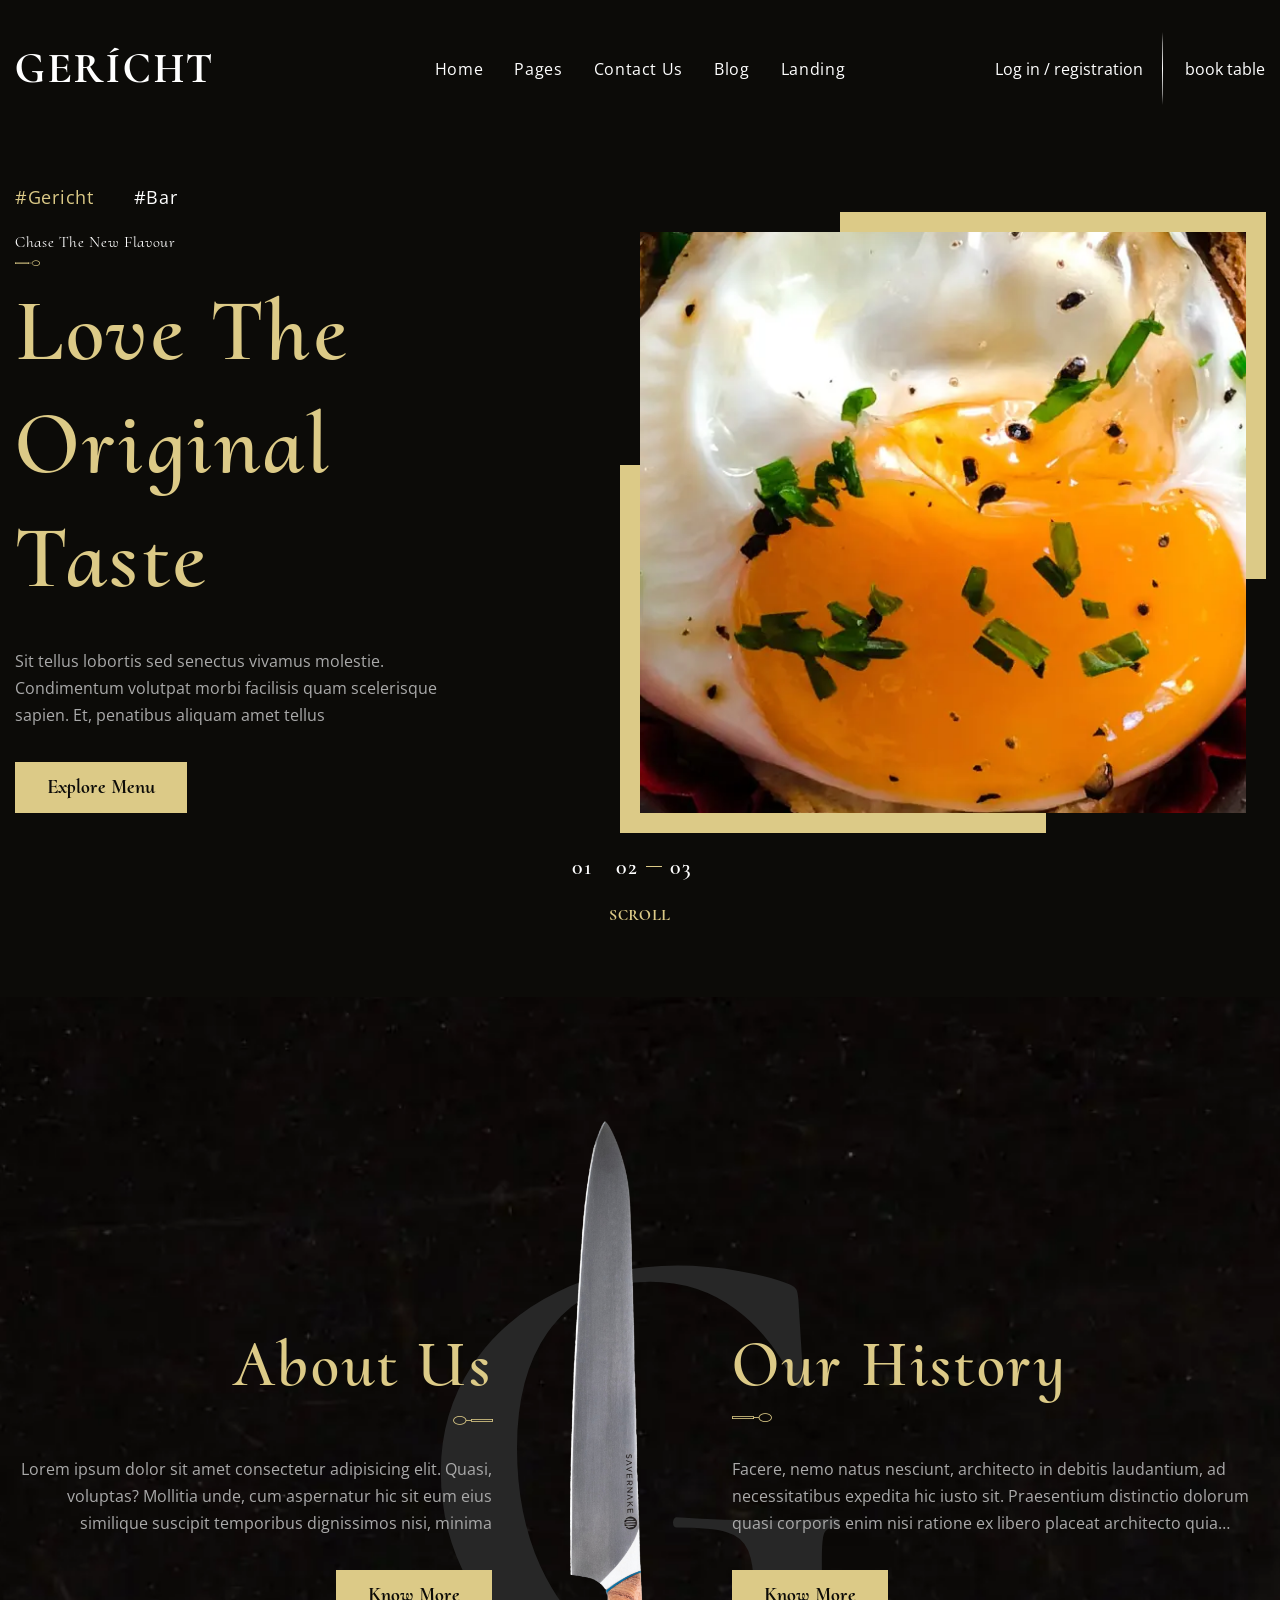
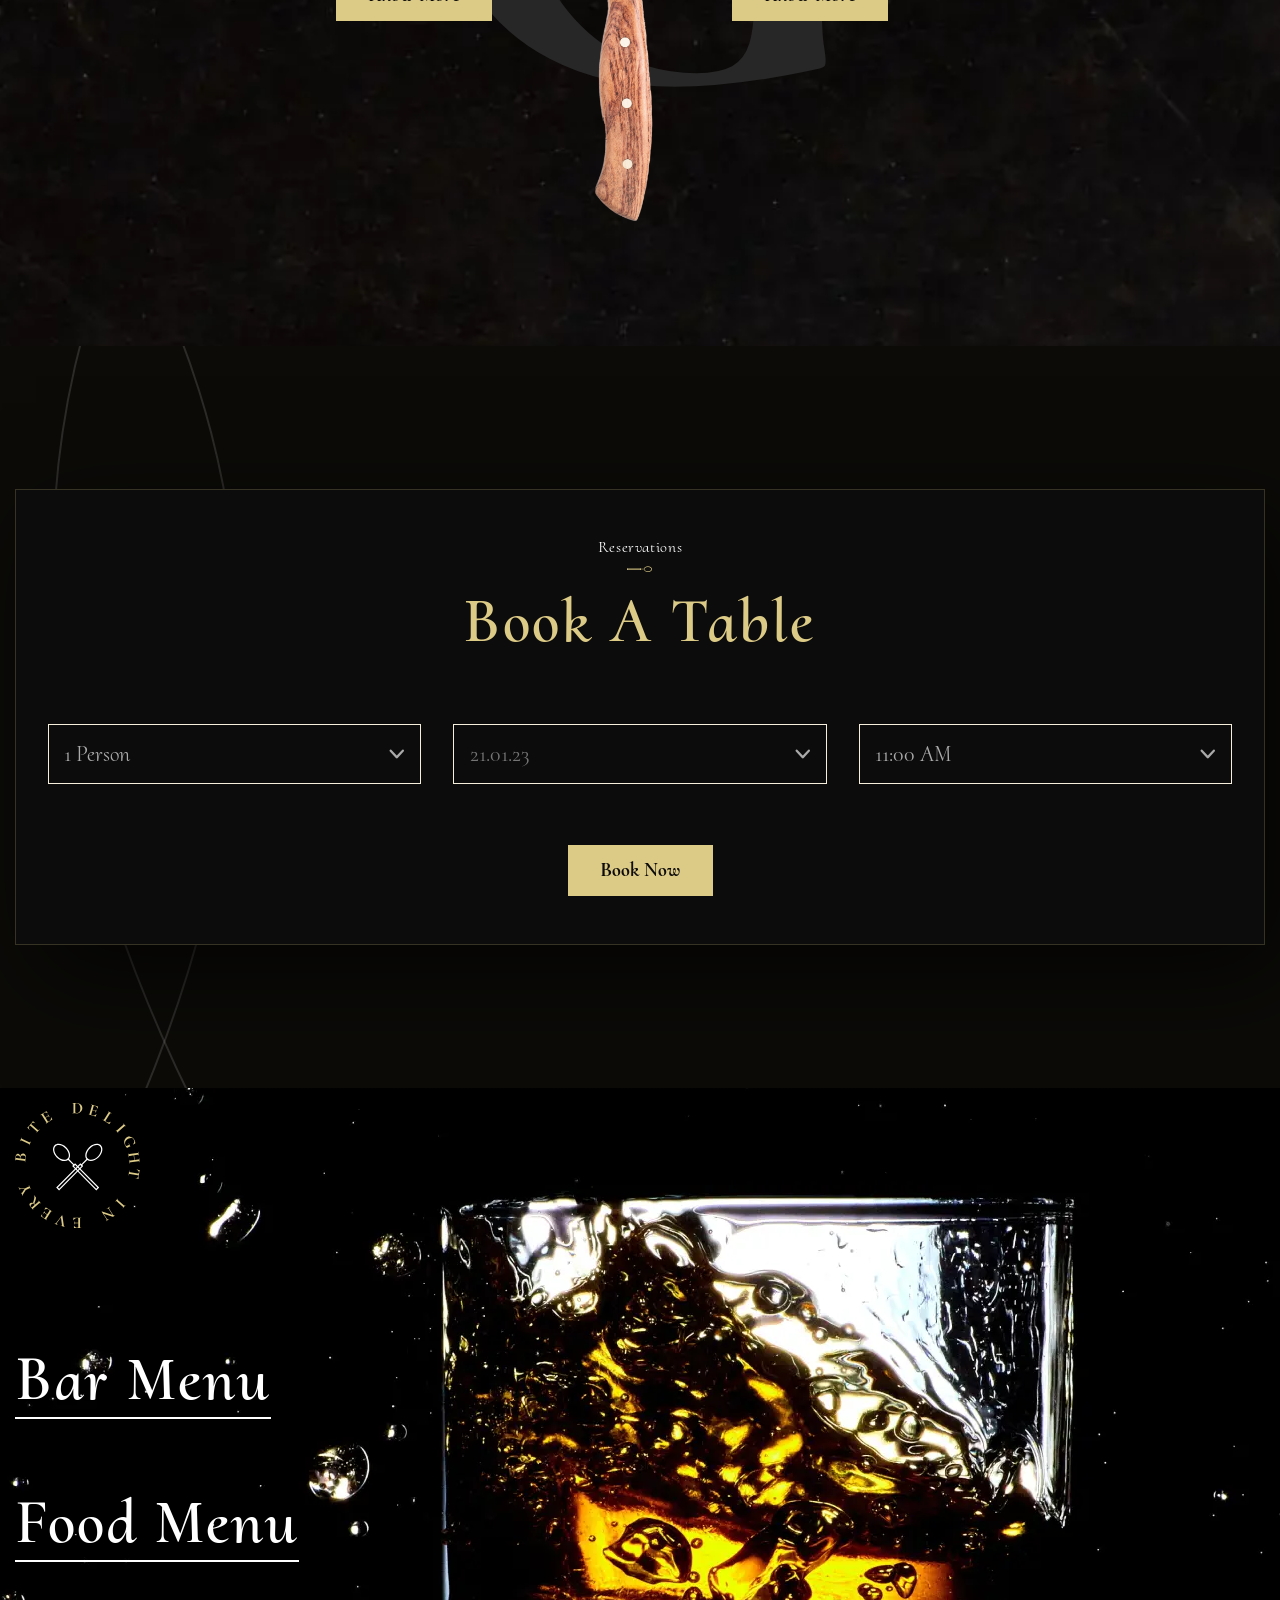
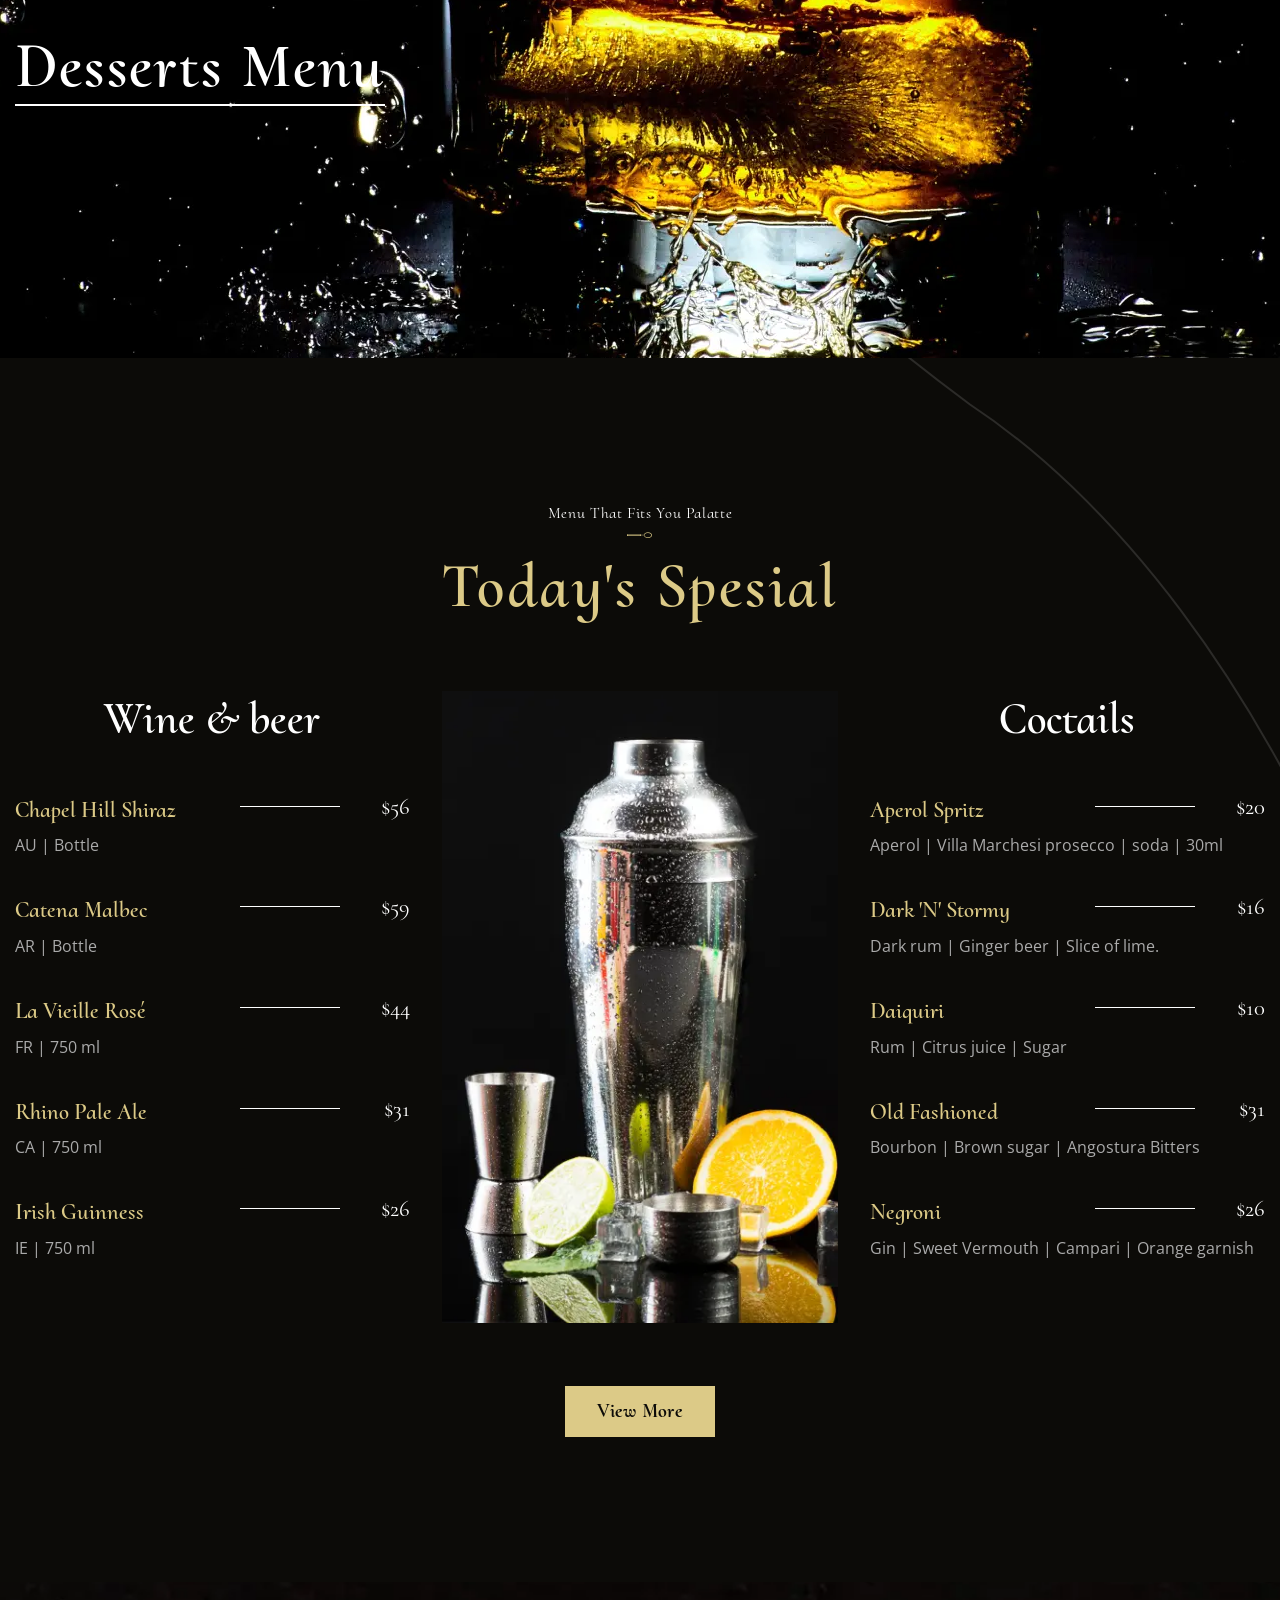
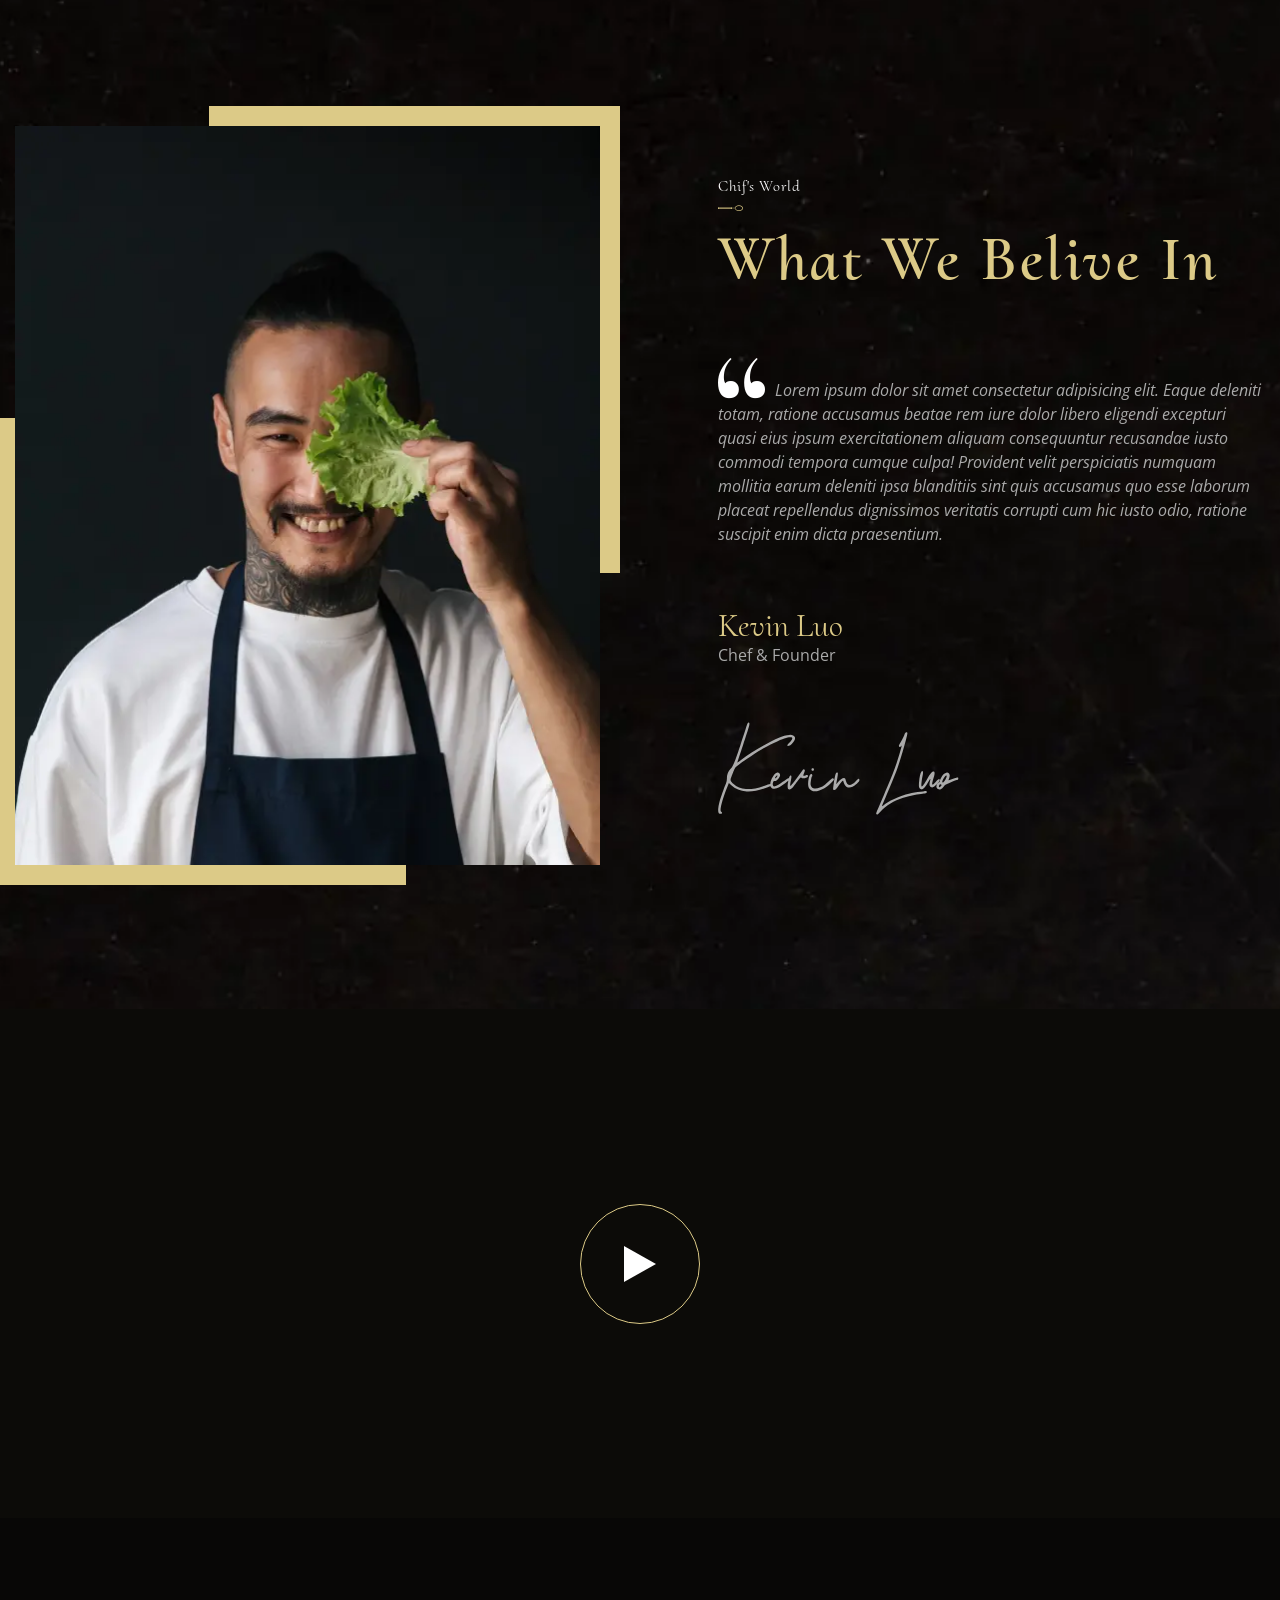
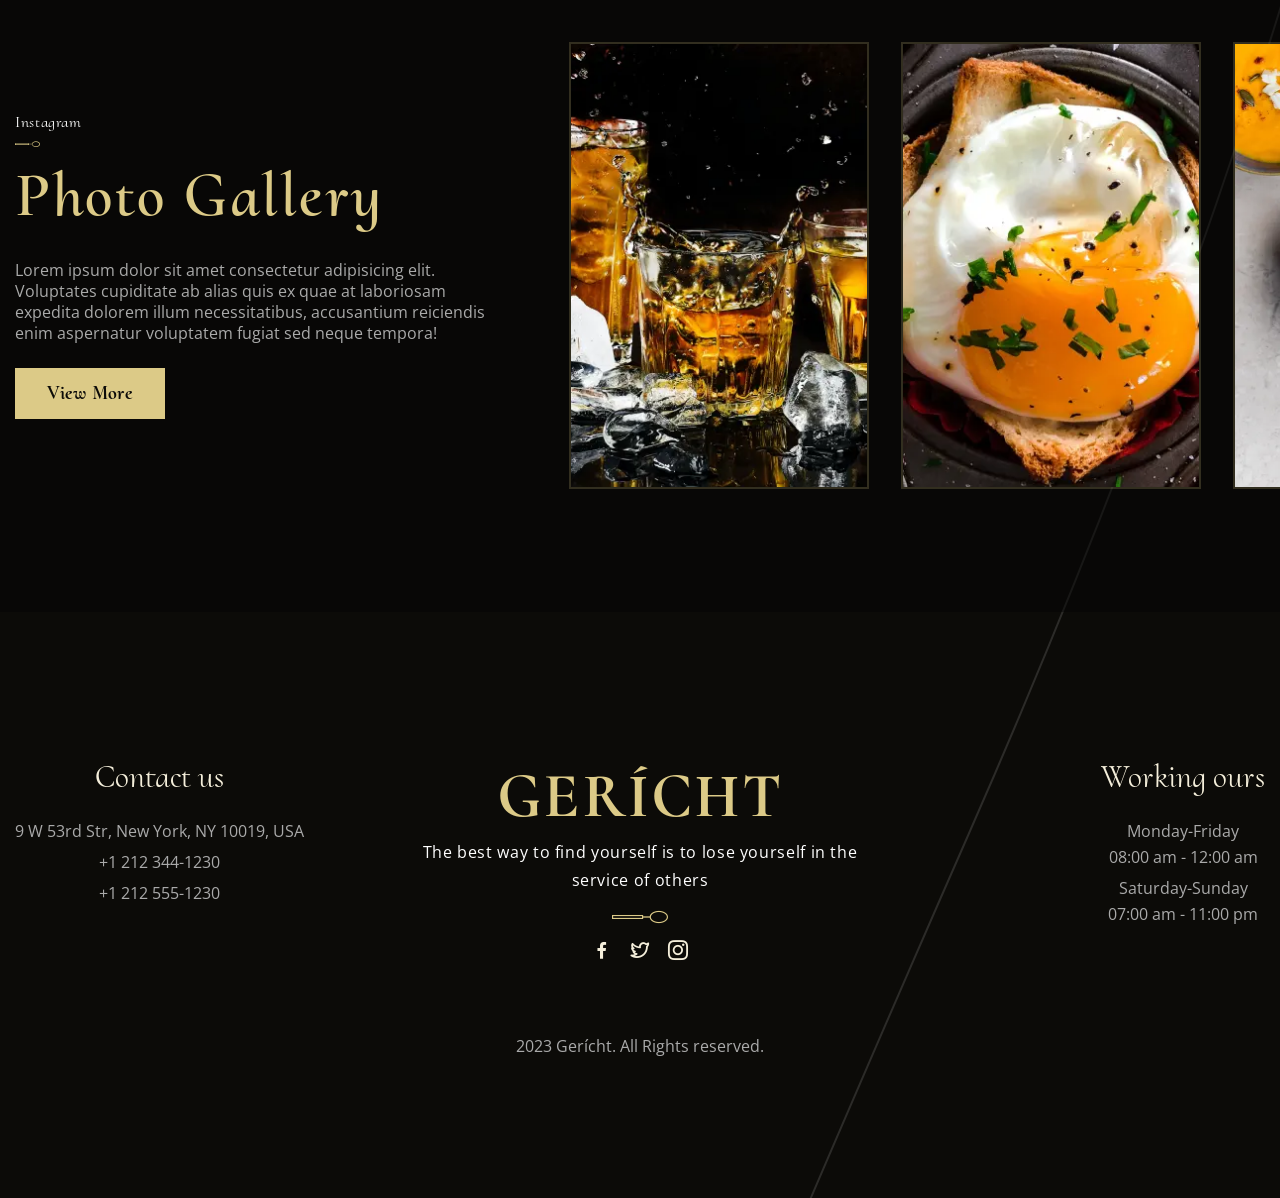
==== commit 209d74d5: "22-01-23" ====
--- a/index.html
+++ b/index.html
@@ -6,7 +6,7 @@
 	<meta charset="UTF-8">
 	<meta name="format-detection" content="telephone=no">
 	<!-- <style>body{opacity: 0;}</style> -->
-	<link rel="stylesheet" href="css/style.min.css?_v=20230118204904">
+	<link rel="stylesheet" href="css/style.min.css?_v=20230122204855">
 	<link rel="shortcut icon" href="favicon.ico">
 	<!-- <meta name="robots" content="noindex, nofollow"> -->
 	<meta name="viewport" content="width=device-width, initial-scale=1.0">
@@ -304,11 +304,77 @@
 				<div data-watch="video" class="video-module"> <!-- data-watch селектор для watcher который присваивает класс когда пользователь доскродивает до блока и убирает класс вне зоны видимости -->
 					<video id="video-module" data-full="files/restaurant.mp4" data-src="files/preview.mp4" muted class="video-module__item"></video>
 				</div>
+				<section class="gallery">
+					<div class="gallery__container">
+						<div class="gallery__content">
+							<div class="gallery__header block-header block-header_left">
+								<div class="block-header__sub-title">Instagram</div>
+								<h2 class="block-header__title">Photo Gallery</h2>
+							</div>
+							<div class="gallery__text">Lorem ipsum dolor sit amet consectetur adipisicing elit. Voluptates cupiditate ab alias quis ex quae at laboriosam expedita dolorem illum necessitatibus, accusantium reiciendis enim aspernatur voluptatem fugiat sed neque tempora! </div>
+							<a href="#" class="gallery__button button">View more</a>
+						</div>
+						<div class="gallery__body">
+							<div class="gallery__slider">
+								<div data-gallery class="gallery__swiper">
+									<a href="img/mainpage/gallery/g01.jpg" class="gallery__slide-ibg">
+										<picture><source data-srcset="img/mainpage/gallery/g01.webp" srcset="[data-uri]" type="image/webp"><img src="[data-uri]"  class="swiper-lazy" data-src="img/mainpage/gallery/g01.jpg" alt="picture"></picture>
+									</a>
+									<a href="img/mainpage/gallery/g02.jpg" class="gallery__slide-ibg">
+										<picture><source data-srcset="img/mainpage/gallery/g02.webp" srcset="[data-uri]" type="image/webp"><img src="[data-uri]"  class="swiper-lazy" data-src="img/mainpage/gallery/g02.jpg" alt="picture"></picture>
+									</a>
+									<a href="img/mainpage/gallery/g03.jpg" class="gallery__slide-ibg">
+										<picture><source data-srcset="img/mainpage/gallery/g03.webp" srcset="[data-uri]" type="image/webp"><img src="[data-uri]"  class="swiper-lazy" data-src="img/mainpage/gallery/g03.jpg" alt="picture"></picture>
+									</a>
+									<a href="img/mainpage/gallery/g04.jpg" class="gallery__slide-ibg">
+										<picture><source data-srcset="img/mainpage/gallery/g04.webp" srcset="[data-uri]" type="image/webp"><img src="[data-uri]"  class="swiper-lazy" data-src="img/mainpage/gallery/g04.jpg" alt="picture"></picture>
+									</a>
+									<a href="img/mainpage/gallery/g05.jpg" class="gallery__slide-ibg">
+										<picture><source data-srcset="img/mainpage/gallery/g05.webp" srcset="[data-uri]" type="image/webp"><img src="[data-uri]"  class="swiper-lazy" data-src="img/mainpage/gallery/g05.jpg" alt="picture"></picture>
+									</a>
+								</div>
+							</div>
+						</div>
+
+					</div>
+				</section>
 			</div>
 		</main>
 		<footer class="footer">
 			<div class="footer__container">
-
+				<div class="footer__body">
+					<div class="footer__contacts contacts-footer">
+						<div class="contacts-footer__title">Contact us</div>
+						<div class="contacts-footer__items">
+							<div class="contacts-footer__item">9 W 53rd Str, New York, NY 10019, USA</div>
+							<a href="tel:+12123441230" class="contacts-footer__link">+1 212 344-1230</a>
+							<a href="tel:+12125551230" class="contacts-footer__link">+1 212 555-1230</a>
+						</div>
+					</div>
+					<div class="footer__main main-footer">
+						<div class="main-footer__title">Gerícht</div>
+						<div class="main-footer__text">The best way to find yourself is to lose yourself in the service of others</div>
+						<div class="main-footer__social social-footer">
+							<a href="#" class="social-footer__link _icon-facebook"></a>
+							<a href="#" class="social-footer__link _icon-twitter"></a>
+							<a href="#" class="social-footer__link _icon-instagram"></a>
+						</div>
+					</div>
+					<div class="footer__contacts contacts-footer">
+						<div class="contacts-footer__title">Working ours</div>
+						<div class="contacts-footer__items">
+							<div class="contacts-footer__item">
+								<p>Monday-Friday</p>
+								<p>08:00 am - 12:00 am</p>
+							</div>
+							<div class="contacts-footer__item">
+								<p>Saturday-Sunday</p>
+								<p>07:00 am - 11:00 pm</p>
+							</div>
+						</div>
+					</div>
+				</div>
+				<div class="footer__copy">2023 Gerícht. All Rights reserved.</div>
 		</footer>
 	</div>
 	<div id="formMessage" aria-hidden="true" class="popup">
@@ -321,7 +387,7 @@
 			</div>
 		</div>
 	</div>
-	<script src="js/app.min.js?_v=20230118204904"></script>
+	<script src="js/app.min.js?_v=20230122204855"></script>
 </body>
 
 </html>
--- a/css/style.min.css
+++ b/css/style.min.css
@@ -1 +1 @@
-@charset "UTF-8";@import url(https://fonts.googleapis.com/css?family=Open+Sans:regular,500,600,700,italic&display=swap);@font-face{font-family:CormorantUpright;font-display:swap;src:url(../fonts/CormorantUpright-Medium.woff2) format("woff2"),url(../fonts/CormorantUpright-Medium.woff) format("woff");font-weight:500;font-style:normal}@font-face{font-family:CormorantUpright;font-display:swap;src:url(../fonts/CormorantUpright-Light.woff2) format("woff2"),url(../fonts/CormorantUpright-Light.woff) format("woff");font-weight:300;font-style:normal}@font-face{font-family:CormorantUpright;font-display:swap;src:url(../fonts/CormorantUpright-Bold.woff2) format("woff2"),url(../fonts/CormorantUpright-Bold.woff) format("woff");font-weight:700;font-style:normal}@font-face{font-family:icons;font-display:swap;src:url(../fonts/icons.woff2) format("woff2"),url(../fonts/icons.woff) format("woff");font-weight:400;font-style:normal}@font-face{font-family:CormorantUpright;font-display:swap;src:url(../fonts/CormorantUpright-Regular.woff2) format("woff2"),url(../fonts/CormorantUpright-Regular.woff) format("woff");font-weight:400;font-style:normal}@font-face{font-family:CormorantUpright;font-display:swap;src:url(../fonts/CormorantUpright-SemiBold.woff2) format("woff2"),url(../fonts/CormorantUpright-SemiBold.woff) format("woff");font-weight:600;font-style:normal}.about-section__title::after,.block-header__sub-title::after,.select__value:before,[class*=_icon-]:before{font-family:icons;font-style:normal;font-weight:400;font-variant:normal;text-transform:none;line-height:1;-webkit-font-smoothing:antialiased;-moz-osx-font-smoothing:grayscale}[class*=_icon-]:before{display:block}._icon-arrow:before,.select__value:before{content:"\e900"}._icon-facebook:before{content:"\e901"}._icon-instagram:before{content:"\e902"}._icon-quote:before{content:"\e903"}._icon-spoon:before{content:"\e904"}._icon-twitter:before{content:"\e905"}*{padding:0;margin:0;border:0}*,:after,:before{-webkit-box-sizing:border-box;box-sizing:border-box}body,html{height:100%;min-width:320px}body{color:#aaa;line-height:1;font-family:"Open Sans",sans-serif;font-size:1rem;-ms-text-size-adjust:100%;-moz-text-size-adjust:100%;-webkit-text-size-adjust:100%;-webkit-font-smoothing:antialiased;-moz-osx-font-smoothing:grayscale}button,input,textarea{font-family:"Open Sans",sans-serif;font-size:inherit}button{cursor:pointer;color:inherit;background-color:inherit}a{-webkit-transition:color .3s ease 0s;-o-transition:color .3s ease 0s;transition:color .3s ease 0s;color:inherit}a:link,a:visited{text-decoration:none}a:hover{text-decoration:none}ul li{list-style:none}img{vertical-align:top}h1,h2,h3,h4,h5,h6{font-weight:inherit;font-size:inherit}body{color:#aaa;background-color:#0c0b08;font-family:"Open Sans"}.lock body{overflow:hidden;-ms-touch-action:none;touch-action:none;-ms-scroll-chaining:none;overscroll-behavior:none}.wrapper{min-height:100%;display:-webkit-box;display:-ms-flexbox;display:flex;-webkit-box-orient:vertical;-webkit-box-direction:normal;-ms-flex-direction:column;flex-direction:column;overflow:hidden}.wrapper>main{position:relative;z-index:2;-webkit-box-flex:1;-ms-flex:1 1 auto;flex:1 1 auto}.wrapper>*{min-width:0}[class*=__container]{position:relative;z-index:2;max-width:81.25rem;-webkit-box-sizing:content-box;box-sizing:content-box;margin:0 auto;padding:0 .9375rem}[class*=__container_wide]{max-width:105rem}.button{padding:.5rem 2rem;font-size:1.25rem;font-weight:700;line-height:175%;background-color:#dcca87;color:#0c0b08;text-align:center;text-transform:capitalize}.button._fw{width:100%}input[type=email],input[type=tel],input[type=text],textarea{-webkit-appearance:none;-moz-appearance:none;appearance:none}.input{border-radius:0!important;width:100%;display:block;padding:0 20px;border:1px solid #eee}textarea.input{resize:none;padding:0 0}.input-dark{border:1px solid #f5efdb;width:100%;height:60px;color:inherit;background-color:transparent;padding:0 1rem;font-size:1.375rem}.input-dark._form-error{border:1px solid rgba(255,51,0,.74)}.select{position:relative}.select__body{position:relative}.select__title{color:inherit;text-align:left;border:1px solid #f5efdb;cursor:pointer;width:100%;height:60px}.select__value{display:-webkit-box;display:-ms-flexbox;display:flex;-webkit-box-align:center;-ms-flex-align:center;align-items:center;height:1.875rem;padding:0 .9375rem;font-size:1.375rem;gap:.625rem;-webkit-box-pack:justify;-ms-flex-pack:justify;justify-content:space-between;-webkit-box-orient:horizontal;-webkit-box-direction:reverse;-ms-flex-direction:row-reverse;flex-direction:row-reverse}.select__value>*{-webkit-box-flex:1;-ms-flex:1 1 auto;flex:1 1 auto}.select__value:before{-ms-flex-item-align:stretch;-ms-grid-row-align:stretch;align-self:stretch;-webkit-box-flex:0;-ms-flex:0 0 10px;flex:0 0 10px;font-size:.625rem;-webkit-transition:all .3s ease 0s;-o-transition:all .3s ease 0s;transition:all .3s ease 0s;display:-webkit-box;display:-ms-flexbox;display:flex;-webkit-box-pack:center;-ms-flex-pack:center;justify-content:center;-webkit-box-align:center;-ms-flex-align:center;align-items:center}._select-open .select__value:before{-webkit-transform:rotate(-180deg);-ms-transform:rotate(-180deg);transform:rotate(-180deg)}.select__value._select-pseudo-label::before{content:attr(data-pseudo-label);opacity:.5}.select__text{-webkit-box-flex:1;-ms-flex:1 1 auto;flex:1 1 auto}.select__input{width:100%;background-color:transparent;height:100%}.select__options{position:absolute;top:calc(100% - 1px);border-radius:0 0 4px 4px;min-width:100%;left:0;background-color:#0c0b08;border:1px solid #f5efdb;padding:0 0 10px 0}.select__scroll{overflow-y:auto;overflow-x:hidden;max-height:200px}.select__scroll .simplebar-scrollbar::before{background-color:#dcca87}.select__option{font-size:1.375rem;width:100%;text-align:left;cursor:pointer;padding:15px 15px;color:inherit}.select__option._select-selected{background-color:#eee}.select__row{display:-webkit-inline-box;display:-ms-inline-flexbox;display:inline-flex;-webkit-box-align:center;-ms-flex-align:center;align-items:center}.select._select-open{z-index:5}._select-tag{cursor:pointer}body::after{content:"";background-color:rgba(0,0,0,.5);position:fixed;width:100%;height:100%;top:0;left:0;opacity:0;-webkit-transition:opacity .8s ease 0s;-o-transition:opacity .8s ease 0s;transition:opacity .8s ease 0s;pointer-events:none;z-index:149}.popup-show body::after{opacity:1}.popup{position:fixed;top:0;left:0;bottom:0;right:0;padding:30px 10px;-webkit-transition:visibility .8s ease 0s;-o-transition:visibility .8s ease 0s;transition:visibility .8s ease 0s;visibility:hidden;pointer-events:none}.popup_show{z-index:150;visibility:visible;overflow:auto;pointer-events:auto}.popup_show .popup__content{visibility:visible;-webkit-transform:scale(1);-ms-transform:scale(1);transform:scale(1)}.popup__wrapper{display:-webkit-box;display:-ms-flexbox;display:flex;-webkit-box-orient:vertical;-webkit-box-direction:normal;-ms-flex-direction:column;flex-direction:column;-webkit-box-align:center;-ms-flex-align:center;align-items:center;min-height:100%;-webkit-box-flex:1;-ms-flex:1 1 auto;flex:1 1 auto;width:100%;display:flex;-webkit-box-pack:center;-ms-flex-pack:center;justify-content:center;align-items:center}.popup__content{visibility:hidden;-webkit-transform:scale(0);-ms-transform:scale(0);transform:scale(0);-webkit-transition:-webkit-transform .3s ease 0s;transition:-webkit-transform .3s ease 0s;-o-transition:transform .3s ease 0s;transition:transform .3s ease 0s;transition:transform .3s ease 0s,-webkit-transform .3s ease 0s;background-color:#dcca87;padding:20px;width:100%;max-width:900px}.lock .popup__content{visibility:visible}.popup__close,.popup__text{font-size:1.375rem;font-weight:700;color:rgba(12,11,8,.7607843137)}.popup__text{text-align:center}.popup__close{width:100%;text-align:right}.qs-datepicker-container{margin:5px;font-size:1.25rem;color:#000;position:absolute;width:15.625em;display:-webkit-box;display:-ms-flexbox;display:flex;-webkit-box-orient:vertical;-webkit-box-direction:normal;-ms-flex-direction:column;flex-direction:column;z-index:9001;-webkit-user-select:none;-moz-user-select:none;-ms-user-select:none;user-select:none;overflow:hidden;background:#000;-webkit-box-shadow:0 1.25em 1.25em -.9375em rgba(0,0,0,.3);box-shadow:0 1.25em 1.25em -.9375em rgba(0,0,0,.3);border-right:1px solid #fff;border-left:1px solid #f1ad70;padding:5px}.qs-datepicker-container:after,.qs-datepicker-container:before{content:"";width:100%;height:2px;left:0;z-index:2;position:absolute;background-image:-webkit-gradient(linear,left top,right top,from(#f1ad70),to(#fffdf2));background-image:-o-linear-gradient(left,#f1ad70 0,#fffdf2 100%);background-image:linear-gradient(to right,#f1ad70 0,#fffdf2 100%)}.qs-datepicker-container:before{top:0}.qs-datepicker-container:after{bottom:0}.qs-datepicker-container *{-webkit-box-sizing:border-box;box-sizing:border-box}.qs-datepicker-container.qs-centered{position:fixed;top:50%;left:50%;-webkit-transform:translate(-50%,-50%);-ms-transform:translate(-50%,-50%);transform:translate(-50%,-50%)}.qs-datepicker-container.qs-hidden{display:none}.qs-datepicker .qs-overlay{position:absolute;top:0;left:0;background:rgba(0,0,0,.75);color:#fff;width:100%;height:100%;padding:.5em;z-index:1;opacity:1;-webkit-transition:opacity .3s;-o-transition:opacity .3s;transition:opacity .3s;display:-webkit-box;display:-ms-flexbox;display:flex;-webkit-box-orient:vertical;-webkit-box-direction:normal;-ms-flex-direction:column;flex-direction:column}.qs-datepicker .qs-overlay.qs-hidden{opacity:0;z-index:-1}.qs-datepicker .qs-overlay .qs-overlay-year{background:rgba(0,0,0,0);border:none;border-bottom:1px solid #fff;border-radius:0;color:#fff;font-size:.875em;padding:.25em 0;width:80%;text-align:center;margin:0 auto;display:block}.qs-datepicker .qs-overlay .qs-overlay-year::-webkit-inner-spin-button{-webkit-appearance:none}.qs-datepicker .qs-overlay .qs-close{padding:.5em;cursor:pointer;position:absolute;top:0;right:0}.qs-datepicker .qs-overlay .qs-submit{border:1px solid #fff;border-radius:.26392em;padding:.5em;margin:0 auto auto;cursor:pointer;background:hsla(0deg,0%,50.2%,.4)}.qs-datepicker .qs-overlay .qs-submit.qs-disabled{color:grey;border-color:grey;cursor:not-allowed}.qs-datepicker .qs-overlay .qs-overlay-month-container{display:-webkit-box;display:-ms-flexbox;display:flex;-ms-flex-wrap:wrap;flex-wrap:wrap;-webkit-box-flex:1;-ms-flex-positive:1;flex-grow:1}.qs-datepicker .qs-overlay .qs-overlay-month{display:-webkit-box;display:-ms-flexbox;display:flex;-webkit-box-pack:center;-ms-flex-pack:center;justify-content:center;-webkit-box-align:center;-ms-flex-align:center;align-items:center;width:33.33333%;cursor:pointer;opacity:.5;-webkit-transition:opacity .15s;-o-transition:opacity .15s;transition:opacity .15s}.qs-datepicker .qs-overlay .qs-overlay-month.active,.qs-datepicker .qs-overlay .qs-overlay-month:hover{opacity:1}.qs-datepicker .qs-controls{width:100%;display:-webkit-box;display:-ms-flexbox;display:flex;-webkit-box-pack:justify;-ms-flex-pack:justify;justify-content:space-between;-webkit-box-align:center;-ms-flex-align:center;align-items:center;-webkit-box-flex:1;-ms-flex-positive:1;flex-grow:1;-ms-flex-negative:0;flex-shrink:0;background:#000;color:#fff;-webkit-filter:blur(0);filter:blur(0);-webkit-transition:-webkit-filter .3s;transition:-webkit-filter .3s;-o-transition:filter .3s;transition:filter .3s;transition:filter .3s,-webkit-filter .3s}.qs-datepicker .qs-controls.qs-blur{-webkit-filter:blur(5px);filter:blur(5px)}.qs-datepicker .qs-arrow{height:1.5625em;width:1.5625em;position:relative;cursor:pointer;border-radius:.26392em;-webkit-transition:background .15s;-o-transition:background .15s;transition:background .15s}.qs-datepicker .qs-arrow:hover{background:rgba(0,0,0,.1)}.qs-datepicker .qs-arrow:hover.qs-left:after{border-right-color:#000}.qs-datepicker .qs-arrow:hover.qs-right:after{border-left-color:#000}.qs-datepicker .qs-arrow:after{content:"";border:.39062em solid transparent;position:absolute;top:50%;-webkit-transition:border .2s;-o-transition:border .2s;transition:border .2s}.qs-datepicker .qs-arrow.qs-left:after{border-right-color:grey;right:50%;-webkit-transform:translate(25%,-50%);-ms-transform:translate(25%,-50%);transform:translate(25%,-50%)}.qs-datepicker .qs-arrow.qs-right:after{border-left-color:grey;left:50%;-webkit-transform:translate(-25%,-50%);-ms-transform:translate(-25%,-50%);transform:translate(-25%,-50%)}.qs-datepicker .qs-month-year{font-weight:700;-webkit-transition:border .2s;-o-transition:border .2s;transition:border .2s;border-bottom:1px solid transparent;cursor:pointer}.qs-datepicker .qs-month-year:hover{border-bottom:1px solid grey}.qs-datepicker .qs-month-year:active:focus,.qs-datepicker .qs-month-year:focus{outline:0}.qs-datepicker .qs-month{padding-right:.5ex}.qs-datepicker .qs-year{padding-left:.5ex}.qs-datepicker .qs-squares{display:-webkit-box;display:-ms-flexbox;display:flex;color:#fff;-ms-flex-wrap:wrap;flex-wrap:wrap;padding:.3125em;-webkit-filter:blur(0);filter:blur(0);-webkit-transition:-webkit-filter .3s;transition:-webkit-filter .3s;-o-transition:filter .3s;transition:filter .3s;transition:filter .3s,-webkit-filter .3s}.qs-datepicker .qs-squares.qs-blur{-webkit-filter:blur(5px);filter:blur(5px)}.qs-datepicker .qs-square{width:14.28571%;height:1.5625em;display:-webkit-box;display:-ms-flexbox;display:flex;-webkit-box-align:center;-ms-flex-align:center;align-items:center;-webkit-box-pack:center;-ms-flex-pack:center;justify-content:center;cursor:pointer;-webkit-transition:background .1s;-o-transition:background .1s;transition:background .1s;border-radius:.26392em}.qs-datepicker .qs-square.qs-current{font-weight:700}.qs-datepicker .qs-square.qs-current span{text-decoration:underline}.qs-datepicker .qs-square.qs-active{background:#fff;color:#000}.qs-datepicker .qs-square.qs-range-date-start:not(.qs-range-date-6){border-top-right-radius:0;border-bottom-right-radius:0}.qs-datepicker .qs-square.qs-range-date-middle{background:#d4ebf2}.qs-datepicker .qs-square.qs-range-date-middle:not(.qs-range-date-0):not(.qs-range-date-6){border-radius:0}.qs-datepicker .qs-square.qs-range-date-middle.qs-range-date-0{border-top-right-radius:0;border-bottom-right-radius:0}.qs-datepicker .qs-square.qs-range-date-end:not(.qs-range-date-0),.qs-datepicker .qs-square.qs-range-date-middle.qs-range-date-6{border-top-left-radius:0;border-bottom-left-radius:0}.qs-datepicker .qs-square.qs-disabled span{opacity:.2}.qs-datepicker .qs-square.qs-empty{cursor:default}.qs-datepicker .qs-square.qs-disabled{cursor:not-allowed}.qs-datepicker .qs-square.qs-day{cursor:default;font-weight:700;color:grey}.qs-datepicker .qs-square:not(.qs-empty):not(.qs-disabled):not(.qs-day):not(.qs-active):hover{background:orange}.qs-datepicker .qs-event{position:relative}.qs-datepicker .qs-event:after{content:"";position:absolute;width:.46875em;height:.46875em;border-radius:50%;background:#07f;bottom:0;right:0}.qs-datepicker .qs-event.qs-disabled:after,.qs-datepicker .qs-event.qs-empty:after{background:#cce4ff}[data-fullscreen]{min-height:100vh}.touch [data-fullscreen]{min-height:calc(var(--vh,1vh) * 100)}[data-bg]{overflow:hidden;position:relative}[data-decor]::before{content:"";background:url(../img/main-decor.svg) 0 0/100% no-repeat;width:7.8125rem;height:7.8125rem;-webkit-animation:rotate 30s infinite linear;animation:rotate 30s infinite linear}@-webkit-keyframes rotate{0%{-webkit-transform:rotate(0);transform:rotate(0)}100%{-webkit-transform:rotate(-360deg);transform:rotate(-360deg)}}@keyframes rotate{0%{-webkit-transform:rotate(0);transform:rotate(0)}100%{-webkit-transform:rotate(-360deg);transform:rotate(-360deg)}}.no-webp .bg-item{background:url(../img/BG-min.jpg) center/cover no-repeat}.bg-item{content:"";position:absolute;top:-30%;left:0;width:100%;height:160%}.block-header{text-transform:capitalize;display:-ms-grid;display:grid;gap:8px;justify-items:center}.block-header__sub-title{line-height:130%;text-align:center;letter-spacing:.04em;color:#fff;display:-ms-grid;display:grid;gap:8px;justify-items:center}.block-header__sub-title::after{content:"\e904";color:#dcca87;font-size:.3913043478em}.block-header__title{font-weight:600;line-height:130%;letter-spacing:.04em;color:#dcca87}.block-header_big .block-header__title{text-align:left}.block-header_left{justify-items:stretch}.block-header_left .block-header__sub-title{justify-items:start}.scroll{color:#dcca87;text-transform:uppercase;font-weight:700;font-size:1rem;line-height:175%;letter-spacing:.04em;display:-ms-grid;display:grid;justify-items:center;gap:24px}.scroll::before{content:"";background:#dcca87;width:1px;height:60px;background:-webkit-gradient(linear,left top,left bottom,color-stop(66%,#dcca87),to(rgba(220,202,135,.24)));background:-o-linear-gradient(top,#dcca87 66%,rgba(220,202,135,.24) 100%);background:linear-gradient(180deg,#dcca87 66%,rgba(220,202,135,.24) 100%)}.text{line-height:170%}[class*=-ibg]{position:relative}[class*=-ibg] img{position:absolute;width:100%;height:100%;top:0;left:0;-o-object-fit:cover;object-fit:cover}[class*=-ibg_contain] img{-o-object-fit:contain;object-fit:contain}.video-module__item{-webkit-transition:all .3s ease 0s;-o-transition:all .3s ease 0s;transition:all .3s ease 0s;-webkit-filter:grayscale(1);filter:grayscale(1)}.about-section::after,.about-section__title,.block-header,.body-main-slider__controll,.button,.form-book__input .form__error,.header__logo,.info-chef__title,.input-dark,.menu-block__link,.popup__close,.popup__text,.qs-datepicker-container,.scroll,.select__option,.select__value,.table-special__name,.table-special__price,.table-special__title{font-family:CormorantUpright}.header{color:#fff;padding:10px 0;position:absolute;width:100%;top:0;left:0;z-index:50}.header._header-scroll{position:fixed;top:-200%;background-color:rgba(0,0,0,.8)}.header._header-show{top:0;-webkit-transition:top .5s ease 0s;-o-transition:top .5s ease 0s;transition:top .5s ease 0s}.header__container{-webkit-box-align:center;-ms-flex-align:center;align-items:center;position:relative;display:-webkit-box;display:-ms-flexbox;display:flex;gap:10px}.header__column{-webkit-box-flex:0;-ms-flex-positive:0;flex-grow:0;-ms-flex-negative:0;flex-shrink:0}.header__column_wide{-webkit-box-flex:1;-ms-flex:1 1 auto;flex:1 1 auto}.header__column_auth{-ms-flex-item-align:stretch;-ms-grid-row-align:stretch;align-self:stretch}.header__logo{position:relative;z-index:2;font-weight:700;line-height:130%;letter-spacing:.04em;text-transform:uppercase;border:none}.menu__list{display:-webkit-box;display:-ms-flexbox;display:flex;row-gap:5px;-ms-flex-wrap:wrap;flex-wrap:wrap;-webkit-box-pack:center;-ms-flex-pack:center;justify-content:center;-webkit-box-align:center;-ms-flex-align:center;align-items:center}.menu__link{line-height:175%;letter-spacing:.04em}.auth-header{height:100%;-ms-flex-item-align:stretch;-ms-grid-row-align:stretch;align-self:stretch;display:-webkit-box;display:-ms-flexbox;display:flex;row-gap:5px;-webkit-box-pack:center;-ms-flex-pack:center;justify-content:center}.auth-header__item{display:-webkit-box;display:-ms-flexbox;display:flex;-webkit-box-align:center;-ms-flex-align:center;align-items:center;position:relative}.auth-header__link{text-align:center;line-height:140%;-webkit-transition:color .3s ease 0s;-o-transition:color .3s ease 0s;transition:color .3s ease 0s}.icon-menu{display:none}.footer{position:relative;z-index:2}.footer__container{display:-webkit-box;display:-ms-flexbox;display:flex;padding:.9375rem 0;-webkit-box-pack:center;-ms-flex-pack:center;justify-content:center}.mainpage__body{position:relative}.mainpage__body::before{content:"";top:0;height:14908px;position:absolute;right:50%;width:1920px;-webkit-transform:translate(50%,0);-ms-transform:translate(50%,0);transform:translate(50%,0);background:url(../img/wave-element.svg) 0 0/100% no-repeat}.main-slider{display:-webkit-box;display:-ms-flexbox;display:flex}.main-slider__container:not(.main-slider__container_wide){padding:0}.main-slider__container_wide{-webkit-box-flex:1;-ms-flex:1 1 auto;flex:1 1 auto;min-width:0;position:relative}.body-main-slider.swiper{overflow:visible}.body-main-slider__swiper{-webkit-box-flex:1;-ms-flex:1 1 auto;flex:1 1 auto;-webkit-box-align:center;-ms-flex-align:center;align-items:center}.body-main-slider__controll{display:-webkit-box;display:-ms-flexbox;display:flex;gap:8px;-webkit-box-pack:center;-ms-flex-pack:center;justify-content:center;-webkit-box-align:center;-ms-flex-align:center;align-items:center;text-transform:uppercase}.body-main-slider__controll .swiper-pagination-bullet{font-weight:600;font-size:1.375rem;line-height:175%;letter-spacing:.04em;color:#fff;-webkit-transition:gap .8s ease 0s;-o-transition:gap .8s ease 0s;transition:gap .8s ease 0s;display:-webkit-box;display:-ms-flexbox;display:flex;gap:0;-webkit-box-align:center;-ms-flex-align:center;align-items:center}.body-main-slider__controll .swiper-pagination-bullet::after{content:"";width:16px;-webkit-transition:all .8s ease 0s;-o-transition:all .8s ease 0s;transition:all .8s ease 0s;background-color:#dcca87;-webkit-box-flex:0;-ms-flex:0 0 0px;flex:0 0 0px;height:1px}.body-main-slider__controll .swiper-pagination-bullet-active{gap:8px}.body-main-slider__controll .swiper-pagination-bullet-active::after{content:"";width:16px;-webkit-transition:all .3s ease 0s;-o-transition:all .3s ease 0s;transition:all .3s ease 0s;background-color:#dcca87;-webkit-box-flex:0;-ms-flex:0 0 16px;flex:0 0 16px;height:1px}.slide-main-slider{padding:25px 0 0 0;opacity:0!important;pointer-events:none}.slide-main-slider.swiper-slide-active{pointer-events:auto;opacity:1!important}.slide-main-slider__content{-ms-grid-row-align:center;align-self:center;display:-ms-grid;display:grid;gap:32px;justify-items:start}.slide-main-slider__image-ibg{position:relative;-ms-flex-item-align:center;-ms-grid-row-align:center;align-self:center;padding-bottom:89.9709302326%}.slide-main-slider__image-ibg::after,.slide-main-slider__image-ibg::before{content:"";position:absolute;background-color:#dcca87;-webkit-transition:-webkit-transform .3s ease 0s;transition:-webkit-transform .3s ease 0s;-o-transition:transform .3s ease 0s;transition:transform .3s ease 0s;transition:transform .3s ease 0s,-webkit-transform .3s ease 0s;width:70.2746365105%;height:63.226744186%}.slide-main-slider__image-ibg::before{top:0;right:0;-webkit-transform:translate(20px,-20px);-ms-transform:translate(20px,-20px);transform:translate(20px,-20px)}.slide-main-slider__image-ibg::after{bottom:0;left:0;-webkit-transform:translate(-20px,20px);-ms-transform:translate(-20px,20px);transform:translate(-20px,20px)}.slide-main-slider__image-ibg img{-webkit-transition:-webkit-transform .3s ease 0s;transition:-webkit-transform .3s ease 0s;-o-transition:transform .3s ease 0s;transition:transform .3s ease 0s;transition:transform .3s ease 0s,-webkit-transform .3s ease 0s;z-index:2}.menu-main-slider{display:-webkit-box;display:-ms-flexbox;display:flex;gap:40px;position:absolute;left:.9375rem;top:0}.menu-main-slider__link{font-size:1.125rem;line-height:175%;letter-spacing:.04em;color:#fff}.menu-main-slider__link_current{color:#dcca87}.about-section{position:relative}.about-section::after{content:"G";font-size:40.625rem;font-weight:700;color:#272727;position:absolute;top:50%;left:50%;-webkit-transform:translate(-50%,-50%);-ms-transform:translate(-50%,-50%);transform:translate(-50%,-50%)}.about-section__container{position:relative;z-index:2}.about-section__content{display:-ms-grid;display:grid;gap:32px;-ms-flex-line-pack:start;align-content:start;justify-items:start}.about-section__title{font-weight:600;text-transform:capitalize;color:#dcca87;display:-ms-grid;display:grid;gap:8px;line-height:130%;letter-spacing:.04em}.about-section__title::after{content:"\e904";color:#dcca87;font-size:.1551724138em}.about-section__text{line-height:170%}.about-section__knife{-webkit-box-flex:0;-ms-flex:0 0 19.1729323308%;flex:0 0 19.1729323308%;padding:0 .9375rem;text-align:center}.about-section__knife img{max-width:100%}.book{position:relative}.book__container[data-decor]::before{content:"";position:absolute;top:-8.75rem;right:-6.25rem;z-index:5}.book__body{padding:0 2rem;background:#0c0c0c;border:1px solid rgba(220,202,135,.2);-webkit-box-sizing:border-box;box-sizing:border-box;-webkit-box-shadow:22px 30px 95px 1px rgba(0,0,0,.7);box-shadow:22px 30px 95px 1px rgba(0,0,0,.7)}.book__form{text-align:center}.form-book__lines{display:-ms-grid;display:grid;row-gap:15px}.form-book__input{position:relative}.form-book__input::before{position:absolute;right:1rem;top:1.5625rem;font-size:.625rem;-webkit-transition:all .3s ease 0s;-o-transition:all .3s ease 0s;transition:all .3s ease 0s}.form-book__input._form-focus::before{-webkit-transform:rotate(-180deg);-ms-transform:rotate(-180deg);transform:rotate(-180deg)}.form-book__input .form__error{color:rgba(255,51,0,.74);font-size:1.375rem;margin:10px 0 0 0}.menu-block{position:relative;overflow:hidden}.menu-block__bg{position:absolute;width:100%;height:100%;top:0;left:0;display:-webkit-box;display:-ms-flexbox;display:flex;-webkit-box-pack:center;-ms-flex-pack:center;justify-content:center;-webkit-box-align:center;-ms-flex-align:center;align-items:center}.menu-block__container_wide{position:relative}.menu-block__container_wide::before{content:"";position:absolute;top:15px;left:15px}.menu-block__list{display:-ms-grid;display:grid}.menu-block__link{font-weight:600;letter-spacing:.03em;line-height:130%;text-transform:capitalize;text-decoration:underline;color:#fff;border-bottom:2px solid #fff}.special__container{display:-ms-grid;display:grid}.special__body{display:-ms-grid;display:grid;gap:32px}.special__button{-ms-grid-column-align:center;justify-self:center}.special__image img{max-width:100%}.table-special__body{display:-ms-grid;display:grid}.table-special__item{display:-ms-grid;display:grid;gap:8px}.table-special__name{padding:0 .625rem 0 0;color:#dcca87;font-weight:600;line-height:130%}.table-special__price{text-align:right;color:#fff;padding:0 0 0 .625rem}.table-special__info{line-height:150%}.table-special__title{text-align:center;color:#fff;font-weight:600;line-height:130%}.table-special__title:not(:last-child){margin-bottom:1.0666666667em}.table-special__header{display:-ms-grid;display:grid;-ms-grid-columns:1fr 70px;grid-template-columns:1fr 70px;-webkit-box-pack:justify;-ms-flex-pack:justify;justify-content:space-between}.table-special__header>*{z-index:2;position:relative}.chef__container{display:-ms-grid;display:grid;row-gap:30px}.chef__column:first-child{text-align:center}.chef__column:last-child{-ms-flex-item-align:center;-ms-grid-row-align:center;align-self:center}.chef__image{display:inline-block;position:relative}.chef__image::after,.chef__image::before{content:"";position:absolute;width:100%;background-color:#dcca87;-webkit-transition:-webkit-transform .3s ease 0s;transition:-webkit-transform .3s ease 0s;-o-transition:transform .3s ease 0s;transition:transform .3s ease 0s;transition:transform .3s ease 0s,-webkit-transform .3s ease 0s;width:70.2746365105%;height:63.226744186%}.chef__image::before{top:0;right:0;-webkit-transform:translate(20px,-20px);-ms-transform:translate(20px,-20px);transform:translate(20px,-20px)}.chef__image::after{bottom:0;left:0;-webkit-transform:translate(-20px,20px);-ms-transform:translate(-20px,20px);transform:translate(-20px,20px)}.chef__image img{max-width:100%;position:relative;-webkit-transition:-webkit-transform .3s ease 0s;transition:-webkit-transform .3s ease 0s;-o-transition:transform .3s ease 0s;transition:transform .3s ease 0s;transition:transform .3s ease 0s,-webkit-transform .3s ease 0s;z-index:2}.chef__content{display:-ms-grid;display:grid}.chef__text{font-style:italic;line-height:150%}.chef__text::before{display:inline-block;font-size:2.5rem;color:#fff;margin:0 .25em 0 0}.info-chef__title{color:#dcca87;font-size:2rem;line-height:130%}.video-module{padding-bottom:39.7395833333%;position:relative;cursor:pointer}.video-module::after,.video-module::before{content:"";position:absolute;top:50%;left:50%;-webkit-transform:translate(-50%,-50%);-ms-transform:translate(-50%,-50%);transform:translate(-50%,-50%);z-index:2}.video-module::before{border:1px solid #dcca87;width:120px;height:120px;border-radius:50%}.video-module::after{width:0;height:0;border-style:solid;border-width:18px 0 18px 32px;border-color:transparent transparent transparent #fff}.video-module._active::after,.video-module._active::before{display:none}.video-module._active .video-module__item{-webkit-filter:grayscale(0);filter:grayscale(0)}.video-module__item{-o-object-fit:cover;object-fit:cover;position:absolute;width:100%;height:100%;top:0;left:0}.swiper{overflow:hidden}.swiper-wrapper{width:100%;height:100%;-webkit-box-sizing:content-box;box-sizing:content-box;display:-webkit-box;display:-ms-flexbox;display:flex;position:relative}.swiper-vertical .swiper-wrapper{-webkit-box-orient:vertical;-webkit-box-direction:normal;-ms-flex-direction:column;flex-direction:column}.swiper-autoheight .swiper-wrapper{-webkit-box-align:start;-ms-flex-align:start;align-items:flex-start}.swiper-initialized .swiper-slide{-ms-flex-negative:0;flex-shrink:0}.swiper-android .swiper-slide,.swiper-android .swiper-wrapper{-webkit-transform:translate3d(0,0,0);transform:translate3d(0,0,0)}.swiper-button-lock{display:none!important}[data-simplebar]{position:relative;-webkit-box-orient:vertical;-webkit-box-direction:normal;-ms-flex-direction:column;flex-direction:column;-ms-flex-wrap:wrap;flex-wrap:wrap;-webkit-box-pack:start;-ms-flex-pack:start;justify-content:flex-start;-ms-flex-line-pack:start;align-content:flex-start;-webkit-box-align:start;-ms-flex-align:start;align-items:flex-start}.simplebar-wrapper{overflow:hidden;width:inherit;height:inherit;max-width:inherit;max-height:inherit}.simplebar-mask{direction:inherit;position:absolute;overflow:hidden;padding:0;margin:0;left:0;top:0;bottom:0;right:0;width:auto!important;height:auto!important;z-index:0}.simplebar-offset{direction:inherit!important;-webkit-box-sizing:inherit!important;box-sizing:inherit!important;resize:none!important;position:absolute;top:0;left:0;bottom:0;right:0;padding:0;margin:0;-webkit-overflow-scrolling:touch}.simplebar-content-wrapper{direction:inherit;-webkit-box-sizing:border-box!important;box-sizing:border-box!important;position:relative;display:block;height:100%;width:auto;max-width:100%;max-height:100%;scrollbar-width:none;-ms-overflow-style:none}.simplebar-content-wrapper::-webkit-scrollbar,.simplebar-hide-scrollbar::-webkit-scrollbar{display:none;width:0;height:0}.simplebar-content:after,.simplebar-content:before{content:" ";display:table}.simplebar-placeholder{max-height:100%;max-width:100%;width:100%;pointer-events:none}.simplebar-height-auto-observer-wrapper{-webkit-box-sizing:inherit!important;box-sizing:inherit!important;height:100%;width:100%;max-width:1px;position:relative;float:left;max-height:1px;overflow:hidden;z-index:-1;padding:0;margin:0;pointer-events:none;-webkit-box-flex:inherit;-ms-flex-positive:inherit;flex-grow:inherit;-ms-flex-negative:0;flex-shrink:0;-ms-flex-preferred-size:0;flex-basis:0}.simplebar-height-auto-observer{-webkit-box-sizing:inherit;box-sizing:inherit;display:block;opacity:0;position:absolute;top:0;left:0;height:1000%;width:1000%;min-height:1px;min-width:1px;overflow:hidden;pointer-events:none;z-index:-1}.simplebar-track{z-index:1;position:absolute;right:0;bottom:0;pointer-events:none;overflow:hidden}[data-simplebar].simplebar-dragging .simplebar-content{pointer-events:none;-moz-user-select:none;-ms-user-select:none;user-select:none;-webkit-user-select:none}[data-simplebar].simplebar-dragging .simplebar-track{pointer-events:all}.simplebar-scrollbar{position:absolute;left:0;right:0;min-height:10px}.simplebar-scrollbar:before{position:absolute;content:"";background:#000;border-radius:7px;left:2px;right:2px;opacity:0;-webkit-transition:opacity .2s linear;-o-transition:opacity .2s linear;transition:opacity .2s linear}.simplebar-scrollbar.simplebar-visible:before{opacity:.5;-webkit-transition:opacity 0s linear;-o-transition:opacity 0s linear;transition:opacity 0s linear}.simplebar-track.simplebar-vertical{top:0;width:11px}.simplebar-track.simplebar-vertical .simplebar-scrollbar:before{top:2px;bottom:2px}.simplebar-track.simplebar-horizontal{left:0;height:11px}.simplebar-track.simplebar-horizontal .simplebar-scrollbar:before{height:100%;left:2px;right:2px}.simplebar-track.simplebar-horizontal .simplebar-scrollbar{right:auto;left:0;top:2px;height:7px;min-height:0;min-width:10px;width:auto}[data-simplebar-direction=rtl] .simplebar-track.simplebar-vertical{right:auto;left:0}.hs-dummy-scrollbar-size{direction:rtl;position:fixed;opacity:0;visibility:hidden;height:500px;width:500px;overflow-y:hidden;overflow-x:scroll}.simplebar-hide-scrollbar{position:fixed;left:0;visibility:hidden;overflow-y:scroll;scrollbar-width:none;-ms-overflow-style:none}@media (min-width:29.99875em){.table-special__name{background-color:#0c0b08}.table-special__price{background-color:#0c0b08}.table-special__header{-ms-grid-columns:225px 70px;grid-template-columns:225px 70px;position:relative}.table-special__header::before{content:"";position:absolute;width:100%;height:1px;top:10px;left:0;background-color:#fff}}@media (min-width:47.99875em){.about-section__container{display:-webkit-box;display:-ms-flexbox;display:flex;-webkit-box-align:center;-ms-flex-align:center;align-items:center}.about-section__content:first-child{justify-items:end;text-align:right}.about-section__content:first-child .about-section__title{justify-items:end}.about-section__content:first-child .about-section__title::after{-webkit-transform:rotate(-180deg);-ms-transform:rotate(-180deg);transform:rotate(-180deg)}.about-section__text{justify-items:center;display:-webkit-box;-webkit-box-orient:vertical;-webkit-line-clamp:3;overflow:hidden}}@media (min-width:61.99875em){.body-main-slider{height:100%;display:-webkit-box;display:-ms-flexbox;display:flex;-webkit-box-orient:vertical;-webkit-box-direction:normal;-ms-flex-direction:column;flex-direction:column}.body-main-slider__slide{height:100%}.body-main-slider__controll{padding-top:5.5rem}.slide-main-slider{display:-ms-grid;display:grid;-ms-grid-columns:(1fr)[2];grid-template-columns:repeat(2,1fr)}.slide-main-slider__content{padding-right:2.5rem;max-width:31.25rem}.slide-main-slider__image-ibg{margin-right:3.0769230769%;max-height:736px;height:100%}.form-book__lines{-ms-grid-columns:(1fr)[3];grid-template-columns:repeat(3,1fr);-webkit-column-gap:32px;-moz-column-gap:32px;column-gap:32px}.form-book__input .form__error{position:absolute;bottom:-25px}.special__body{-ms-grid-columns:(1fr)[3];grid-template-columns:repeat(3,1fr)}.chef__container{-webkit-column-gap:80px;-moz-column-gap:80px;column-gap:80px;-ms-grid-columns:(1fr)[2];grid-template-columns:repeat(2,1fr)}}@media (min-width:71.875em){.auth-header{padding:22px 0;-webkit-box-pack:end;-ms-flex-pack:end;justify-content:flex-end}.auth-header__item:not(:last-child)::before{content:"";position:absolute;top:0;width:1px;height:100%;background:-webkit-gradient(linear,left top,left bottom,from(rgba(255,255,255,0)),color-stop(15%,rgba(255,255,255,.5)),color-stop(50%,#fff),color-stop(85%,rgba(255,255,255,.5)),to(rgba(255,255,255,0)));background:-o-linear-gradient(top,rgba(255,255,255,0) 0,rgba(255,255,255,.5) 15%,#fff 50%,rgba(255,255,255,.5) 85%,rgba(255,255,255,0) 100%);background:linear-gradient(to bottom,rgba(255,255,255,0) 0,rgba(255,255,255,.5) 15%,#fff 50%,rgba(255,255,255,.5) 85%,rgba(255,255,255,0) 100%)}}@media (min-width:71.875em) and (min-width:83.125em){.auth-header__item:not(:last-child)::before{right:-1.5rem}}@media (min-width:83.125em){.block-header__sub-title{font-size:1.4375rem}.block-header__title{font-size:4rem}.block-header_big .block-header__title{font-size:5.625rem}.header__container{min-height:7.5625rem}._header-scroll .header__container{min-height:5rem}.header__column{-ms-flex-preferred-size:18.75rem;flex-basis:18.75rem}.header__logo{font-size:2.75rem}.menu__list{-webkit-column-gap:2rem;-moz-column-gap:2rem;column-gap:2rem}.auth-header{-webkit-column-gap:3.125rem;-moz-column-gap:3.125rem;column-gap:3.125rem}.main-slider{padding-top:11.5625rem}.main-slider{padding-bottom:4.375rem}.about-section{padding-top:8rem}.about-section{padding-bottom:8rem}.book{padding-top:9.375rem}.book{padding-bottom:9.375rem}.book__body{padding-top:3rem}.book__body{padding-bottom:3rem}.form-book__lines{padding-top:4rem}.form-book__lines{padding-bottom:4rem}.menu-block__menu{padding-top:16.25rem}.menu-block__menu{padding-bottom:16.25rem}.menu-block__list{gap:4.0625rem}.menu-block__link{font-size:4rem}.special{padding-top:9.375rem}.special{padding-bottom:9.375rem}.special__container{gap:4.0625rem}.table-special__body{gap:2.5rem}.table-special__title{font-size:2.8125rem}.table-special__header{font-size:1.4375rem}.chef{padding-top:9.375rem}.chef{padding-bottom:9.375rem}.chef__content{gap:3.75rem}.chef__content{padding-left:2.5rem}}@media (min-width:86.875em){.book__body{margin:0 -2rem}}@media (min-width:90.3125em){.main-slider__scroll{position:absolute;bottom:0;right:.9375rem}.menu-main-slider{height:100%;-webkit-box-orient:vertical;-webkit-box-direction:normal;-ms-flex-direction:column;flex-direction:column;-webkit-box-pack:center;-ms-flex-pack:center;justify-content:center;-webkit-box-align:center;-ms-flex-align:center;align-items:center}.menu-main-slider__link{-webkit-transform:rotate(180deg);-ms-transform:rotate(180deg);transform:rotate(180deg);-webkit-writing-mode:vertical-lr;-ms-writing-mode:tb-lr;writing-mode:vertical-lr}}@media (min-width:48em){.about-section__title{font-size:4rem}}@media (max-width:64em){.menu-block__container_wide::before{display:none}}@media (max-width:20em){.block-header__sub-title{font-size:1.4375rem}.block-header__title{font-size:2.1875rem}.block-header_big .block-header__title{font-size:2.5rem}.header__container{min-height:3.125rem}._header-scroll .header__container{min-height:3.125rem}.main-slider{padding-top:7.1875rem}.main-slider{padding-bottom:1.875rem}.about-section{padding-top:1.875rem}.about-section{padding-bottom:1.875rem}.book{padding-top:.0000000625rem}.book{padding-bottom:.0000000625rem}.book__body{padding-top:2.5rem}.book__body{padding-bottom:2.5rem}.form-book__lines{padding-top:1.25rem}.form-book__lines{padding-bottom:1.25rem}.menu-block__menu{padding-top:5rem}.menu-block__menu{padding-bottom:5rem}.menu-block__list{gap:1.25rem}.menu-block__link{font-size:1.875rem}.special{padding-top:2.5rem}.special{padding-bottom:2.5rem}.special__container{gap:1.875rem}.table-special__body{gap:1.25rem}.table-special__title{font-size:2.1875rem}.table-special__header{font-size:1.125rem}.chef{padding-top:1.875rem}.chef{padding-bottom:1.875rem}.chef__content{gap:2.5rem}.chef__content{padding-left:.0000000625rem}}@media (max-width:90.3125em){.main-slider__scroll{display:block;padding-top:.9375rem}.main-slider__scroll::before{display:none}.slide-main-slider{padding:3.125rem 0 1.25rem 0}}@media (max-width:83.125em){.book__container[data-decor]::before{display:none}}@media (max-width:71.875em){.auth-header{-webkit-box-orient:vertical;-webkit-box-direction:normal;-ms-flex-direction:column;flex-direction:column;-webkit-box-align:end;-ms-flex-align:end;align-items:flex-end}}@media (max-width:61.99875em){.touch .main-slider[data-fullscrean]{min-height:0}.main-slider__scroll{display:none}.slide-main-slider__content:not(:last-child){margin-bottom:1.875rem}.slide-main-slider__image-ibg{display:block;margin:0 -.9375rem}.slide-main-slider__image-ibg::after,.slide-main-slider__image-ibg::before{display:none}.book__body{margin:0 -.9375rem;border-right:none;border-left:none}.menu-block__bg img{opacity:.5}.menu-block__list{-webkit-box-pack:center;-ms-flex-pack:center;justify-content:center;text-align:center}.special__image{display:none}.chef__image::after,.chef__image::before{display:none}}@media (max-width:47.99875em){.touch [data-fullscreen]{-webkit-transition:height .2s;-o-transition:height .2s;transition:height .2s}.header__container{gap:25px}.menu__body{position:fixed;overflow:auto;width:100%;height:100%;top:0;left:-100%;-webkit-transition:left .3s ease 0s;-o-transition:left .3s ease 0s;transition:left .3s ease 0s;background-color:#0c0b08;padding-bottom:1.875rem;padding-right:.9375rem;padding-left:.9375rem}.menu__body::before{content:"";top:-100%;position:fixed;width:100%;left:0;-webkit-transition:top .3s ease 0s;-o-transition:top .3s ease 0s;transition:top .3s ease 0s;background:-webkit-gradient(linear,left top,left bottom,color-stop(50%,#000),color-stop(50%,rgba(0,0,0,.65)),to(rgba(0,0,0,0)));background:-o-linear-gradient(top,#000 50%,rgba(0,0,0,.65) 50%,rgba(0,0,0,0) 100%);background:linear-gradient(to bottom,#000 50%,rgba(0,0,0,.65) 50%,rgba(0,0,0,0) 100%)}.menu-open .menu__body{left:0}.menu-open .menu__body::before{left:0}.menu__list{-webkit-box-orient:vertical;-webkit-box-direction:normal;-ms-flex-direction:column;flex-direction:column}.menu__list:not(:last-child){margin-bottom:3.125rem}.icon-menu{display:block;position:relative;-webkit-box-flex:0;-ms-flex:0 0 40px;flex:0 0 40px;height:22.5px;cursor:pointer;z-index:5}.icon-menu span,.icon-menu::after,.icon-menu::before{content:"";-webkit-transition:all .3s ease 0s;-o-transition:all .3s ease 0s;transition:all .3s ease 0s;right:0;position:absolute;width:100%;height:.125rem;background-color:#fff}.icon-menu::before{top:0}.icon-menu::after{bottom:0}.icon-menu span{top:calc(50% - .0625rem)}.menu-open .icon-menu span{-webkit-transform:scale(0);-ms-transform:scale(0);transform:scale(0)}.menu-open .icon-menu::before{-webkit-transform:rotate(-45deg);-ms-transform:rotate(-45deg);transform:rotate(-45deg);top:calc(50% - .0625rem)}.menu-open .icon-menu::after{-webkit-transform:rotate(45deg);-ms-transform:rotate(45deg);transform:rotate(45deg);bottom:calc(50% - .0625rem)}.slide-main-slider__content{justify-items:stretch}.about-section__content{text-align:center;justify-items:center;-webkit-box-align:center;-ms-flex-align:center;align-items:center}.about-section__content:not(:last-child){margin-bottom:1.875rem}.about-section__content .about-section__title{justify-items:center}.about-section__content .about-section__title::after{-webkit-transform:rotate(-180deg);-ms-transform:rotate(-180deg);transform:rotate(-180deg)}.about-section__knife{display:none}}@media (max-width:47.99875em) and (max-width:20em){.menu__body{padding-top:6.25rem}.menu__body::before{height:5.625rem}}@media (max-width:29.99875em){.menu__link{font-size:1.875rem}.auth-header{-webkit-box-align:center;-ms-flex-align:center;align-items:center}.auth-header__link{font-size:1.25rem}}@media (max-width:0.0625em){.about-section__title{font-size:2.5rem}}@media (min-width:20em) and (max-width:83.125em){@supports (font-size:clamp(1.4375rem ,1.4375rem + 0vw ,1.4375rem)){.block-header__sub-title{font-size:clamp(1.4375rem ,1.4375rem + 0 ,1.4375rem)}}@supports not (font-size:clamp(1.4375rem ,1.4375rem + 0vw ,1.4375rem)){.block-header__sub-title{font-size:calc(1.4375rem + 0 * (100vw - 20rem)/ 63.125)}}@supports (font-size:clamp(2.1875rem ,1.6132425743rem + 2.8712871287vw ,4rem)){.block-header__title{font-size:clamp(2.1875rem ,1.6132425743rem + 2.8712871287vw ,4rem)}}@supports not (font-size:clamp(2.1875rem ,1.6132425743rem + 2.8712871287vw ,4rem)){.block-header__title{font-size:calc(2.1875rem + 1.8125 * (100vw - 20rem)/ 63.125)}}@supports (font-size:clamp(2.5rem ,1.5099009901rem + 4.9504950495vw ,5.625rem)){.block-header_big .block-header__title{font-size:clamp(2.5rem ,1.5099009901rem + 4.9504950495vw ,5.625rem)}}@supports not (font-size:clamp(2.5rem ,1.5099009901rem + 4.9504950495vw ,5.625rem)){.block-header_big .block-header__title{font-size:calc(2.5rem + 3.125 * (100vw - 20rem)/ 63.125)}}@supports (min-height:clamp(3.125rem ,1.7190594059rem + 7.0297029703vw ,7.5625rem)){.header__container{min-height:clamp(3.125rem ,1.7190594059rem + 7.0297029703vw ,7.5625rem)}}@supports not (min-height:clamp(3.125rem ,1.7190594059rem + 7.0297029703vw ,7.5625rem)){.header__container{min-height:calc(3.125rem + 4.4375 * (100vw - 20rem)/ 63.125)}}@supports (min-height:clamp(3.125rem ,2.5309405941rem + 2.9702970297vw ,5rem)){._header-scroll .header__container{min-height:clamp(3.125rem ,2.5309405941rem + 2.9702970297vw ,5rem)}}@supports not (min-height:clamp(3.125rem ,2.5309405941rem + 2.9702970297vw ,5rem)){._header-scroll .header__container{min-height:calc(3.125rem + 1.875 * (100vw - 20rem)/ 63.125)}}@supports (padding-top:clamp(7.1875rem ,5.8013613861rem + 6.9306930693vw ,11.5625rem)){.main-slider{padding-top:clamp(7.1875rem ,5.8013613861rem + 6.9306930693vw ,11.5625rem)}}@supports not (padding-top:clamp(7.1875rem ,5.8013613861rem + 6.9306930693vw ,11.5625rem)){.main-slider{padding-top:calc(7.1875rem + 4.375 * (100vw - 20rem)/ 63.125)}}@supports (padding-bottom:clamp(1.875rem ,1.0829207921rem + 3.9603960396vw ,4.375rem)){.main-slider{padding-bottom:clamp(1.875rem ,1.0829207921rem + 3.9603960396vw ,4.375rem)}}@supports not (padding-bottom:clamp(1.875rem ,1.0829207921rem + 3.9603960396vw ,4.375rem)){.main-slider{padding-bottom:calc(1.875rem + 2.5 * (100vw - 20rem)/ 63.125)}}@supports (padding-top:clamp(1.875rem ,-0.0655940594rem + 9.702970297vw ,8rem)){.about-section{padding-top:clamp(1.875rem ,-.0655940594rem + 9.702970297vw ,8rem)}}@supports not (padding-top:clamp(1.875rem ,-0.0655940594rem + 9.702970297vw ,8rem)){.about-section{padding-top:calc(1.875rem + 6.125 * (100vw - 20rem)/ 63.125)}}@supports (padding-bottom:clamp(1.875rem ,-0.0655940594rem + 9.702970297vw ,8rem)){.about-section{padding-bottom:clamp(1.875rem ,-.0655940594rem + 9.702970297vw ,8rem)}}@supports not (padding-bottom:clamp(1.875rem ,-0.0655940594rem + 9.702970297vw ,8rem)){.about-section{padding-bottom:calc(1.875rem + 6.125 * (100vw - 20rem)/ 63.125)}}@supports (padding-top:clamp(0.0000000625rem ,-2.9702969474rem + 14.8514850495vw ,9.375rem)){.book{padding-top:clamp(.0000000625rem ,-2.9702969474rem + 14.8514850495vw ,9.375rem)}}@supports not (padding-top:clamp(0.0000000625rem ,-2.9702969474rem + 14.8514850495vw ,9.375rem)){.book{padding-top:calc(.0000000625rem + 9.3749999375 * (100vw - 20rem)/ 63.125)}}@supports (padding-bottom:clamp(0.0000000625rem ,-2.9702969474rem + 14.8514850495vw ,9.375rem)){.book{padding-bottom:clamp(.0000000625rem ,-2.9702969474rem + 14.8514850495vw ,9.375rem)}}@supports not (padding-bottom:clamp(0.0000000625rem ,-2.9702969474rem + 14.8514850495vw ,9.375rem)){.book{padding-bottom:calc(.0000000625rem + 9.3749999375 * (100vw - 20rem)/ 63.125)}}@supports (padding-top:clamp(2.5rem ,2.3415841584rem + 0.7920792079vw ,3rem)){.book__body{padding-top:clamp(2.5rem ,2.3415841584rem + .7920792079vw ,3rem)}}@supports not (padding-top:clamp(2.5rem ,2.3415841584rem + 0.7920792079vw ,3rem)){.book__body{padding-top:calc(2.5rem + .5 * (100vw - 20rem)/ 63.125)}}@supports (padding-bottom:clamp(2.5rem ,2.3415841584rem + 0.7920792079vw ,3rem)){.book__body{padding-bottom:clamp(2.5rem ,2.3415841584rem + .7920792079vw ,3rem)}}@supports not (padding-bottom:clamp(2.5rem ,2.3415841584rem + 0.7920792079vw ,3rem)){.book__body{padding-bottom:calc(2.5rem + .5 * (100vw - 20rem)/ 63.125)}}@supports (padding-top:clamp(1.25rem ,0.3787128713rem + 4.3564356436vw ,4rem)){.form-book__lines{padding-top:clamp(1.25rem ,.3787128713rem + 4.3564356436vw ,4rem)}}@supports not (padding-top:clamp(1.25rem ,0.3787128713rem + 4.3564356436vw ,4rem)){.form-book__lines{padding-top:calc(1.25rem + 2.75 * (100vw - 20rem)/ 63.125)}}@supports (padding-bottom:clamp(1.25rem ,0.3787128713rem + 4.3564356436vw ,4rem)){.form-book__lines{padding-bottom:clamp(1.25rem ,.3787128713rem + 4.3564356436vw ,4rem)}}@supports not (padding-bottom:clamp(1.25rem ,0.3787128713rem + 4.3564356436vw ,4rem)){.form-book__lines{padding-bottom:calc(1.25rem + 2.75 * (100vw - 20rem)/ 63.125)}}@supports (padding-top:clamp(5rem ,1.4356435644rem + 17.8217821782vw ,16.25rem)){.menu-block__menu{padding-top:clamp(5rem ,1.4356435644rem + 17.8217821782vw ,16.25rem)}}@supports not (padding-top:clamp(5rem ,1.4356435644rem + 17.8217821782vw ,16.25rem)){.menu-block__menu{padding-top:calc(5rem + 11.25 * (100vw - 20rem)/ 63.125)}}@supports (padding-bottom:clamp(5rem ,1.4356435644rem + 17.8217821782vw ,16.25rem)){.menu-block__menu{padding-bottom:clamp(5rem ,1.4356435644rem + 17.8217821782vw ,16.25rem)}}@supports not (padding-bottom:clamp(5rem ,1.4356435644rem + 17.8217821782vw ,16.25rem)){.menu-block__menu{padding-bottom:calc(5rem + 11.25 * (100vw - 20rem)/ 63.125)}}@supports (gap:clamp(1.25rem ,0.3589108911rem + 4.4554455446vw ,4.0625rem)){.menu-block__list{gap:clamp(1.25rem ,.3589108911rem + 4.4554455446vw ,4.0625rem)}}@supports not (gap:clamp(1.25rem ,0.3589108911rem + 4.4554455446vw ,4.0625rem)){.menu-block__list{gap:calc(1.25rem + 2.8125 * (100vw - 20rem)/ 63.125)}}@supports (font-size:clamp(1.875rem ,1.2017326733rem + 3.3663366337vw ,4rem)){.menu-block__link{font-size:clamp(1.875rem ,1.2017326733rem + 3.3663366337vw ,4rem)}}@supports not (font-size:clamp(1.875rem ,1.2017326733rem + 3.3663366337vw ,4rem)){.menu-block__link{font-size:calc(1.875rem + 2.125 * (100vw - 20rem)/ 63.125)}}@supports (padding-top:clamp(2.5rem ,0.3217821782rem + 10.8910891089vw ,9.375rem)){.special{padding-top:clamp(2.5rem ,.3217821782rem + 10.8910891089vw ,9.375rem)}}@supports not (padding-top:clamp(2.5rem ,0.3217821782rem + 10.8910891089vw ,9.375rem)){.special{padding-top:calc(2.5rem + 6.875 * (100vw - 20rem)/ 63.125)}}@supports (padding-bottom:clamp(2.5rem ,0.3217821782rem + 10.8910891089vw ,9.375rem)){.special{padding-bottom:clamp(2.5rem ,.3217821782rem + 10.8910891089vw ,9.375rem)}}@supports not (padding-bottom:clamp(2.5rem ,0.3217821782rem + 10.8910891089vw ,9.375rem)){.special{padding-bottom:calc(2.5rem + 6.875 * (100vw - 20rem)/ 63.125)}}@supports (gap:clamp(1.875rem ,1.1819306931rem + 3.4653465347vw ,4.0625rem)){.special__container{gap:clamp(1.875rem ,1.1819306931rem + 3.4653465347vw ,4.0625rem)}}@supports not (gap:clamp(1.875rem ,1.1819306931rem + 3.4653465347vw ,4.0625rem)){.special__container{gap:calc(1.875rem + 2.1875 * (100vw - 20rem)/ 63.125)}}@supports (gap:clamp(1.25rem ,0.853960396rem + 1.9801980198vw ,2.5rem)){.table-special__body{gap:clamp(1.25rem ,.853960396rem + 1.9801980198vw ,2.5rem)}}@supports not (gap:clamp(1.25rem ,0.853960396rem + 1.9801980198vw ,2.5rem)){.table-special__body{gap:calc(1.25rem + 1.25 * (100vw - 20rem)/ 63.125)}}@supports (font-size:clamp(2.1875rem ,1.989480198rem + 0.9900990099vw ,2.8125rem)){.table-special__title{font-size:clamp(2.1875rem ,1.989480198rem + .9900990099vw ,2.8125rem)}}@supports not (font-size:clamp(2.1875rem ,1.989480198rem + 0.9900990099vw ,2.8125rem)){.table-special__title{font-size:calc(2.1875rem + .625 * (100vw - 20rem)/ 63.125)}}@supports (font-size:clamp(1.125rem ,1.025990099rem + 0.495049505vw ,1.4375rem)){.table-special__header{font-size:clamp(1.125rem ,1.025990099rem + .495049505vw ,1.4375rem)}}@supports not (font-size:clamp(1.125rem ,1.025990099rem + 0.495049505vw ,1.4375rem)){.table-special__header{font-size:calc(1.125rem + .3125 * (100vw - 20rem)/ 63.125)}}@supports (padding-top:clamp(1.875rem ,-0.5012376238rem + 11.8811881188vw ,9.375rem)){.chef{padding-top:clamp(1.875rem ,-.5012376238rem + 11.8811881188vw ,9.375rem)}}@supports not (padding-top:clamp(1.875rem ,-0.5012376238rem + 11.8811881188vw ,9.375rem)){.chef{padding-top:calc(1.875rem + 7.5 * (100vw - 20rem)/ 63.125)}}@supports (padding-bottom:clamp(1.875rem ,-0.5012376238rem + 11.8811881188vw ,9.375rem)){.chef{padding-bottom:clamp(1.875rem ,-.5012376238rem + 11.8811881188vw ,9.375rem)}}@supports not (padding-bottom:clamp(1.875rem ,-0.5012376238rem + 11.8811881188vw ,9.375rem)){.chef{padding-bottom:calc(1.875rem + 7.5 * (100vw - 20rem)/ 63.125)}}@supports (gap:clamp(2.5rem ,2.103960396rem + 1.9801980198vw ,3.75rem)){.chef__content{gap:clamp(2.5rem ,2.103960396rem + 1.9801980198vw ,3.75rem)}}@supports not (gap:clamp(2.5rem ,2.103960396rem + 1.9801980198vw ,3.75rem)){.chef__content{gap:calc(2.5rem + 1.25 * (100vw - 20rem)/ 63.125)}}@supports (padding-left:clamp(0.0000000625rem ,-0.7920791256rem + 3.9603959406vw ,2.5rem)){.chef__content{padding-left:clamp(.0000000625rem ,-.7920791256rem + 3.9603959406vw ,2.5rem)}}@supports not (padding-left:clamp(0.0000000625rem ,-0.7920791256rem + 3.9603959406vw ,2.5rem)){.chef__content{padding-left:calc(.0000000625rem + 2.4999999375 * (100vw - 20rem)/ 63.125)}}}@media (min-width:48em) and (max-width:83.125em){@supports (flex-basis:clamp(11.25rem ,1.0008896797rem + 21.3523131673vw ,18.75rem)){.header__column{-ms-flex-preferred-size:clamp(11.25rem ,1.0008896797rem + 21.3523131673vw ,18.75rem);flex-basis:clamp(11.25rem ,1.0008896797rem + 21.3523131673vw ,18.75rem)}}@supports not (flex-basis:clamp(11.25rem ,1.0008896797rem + 21.3523131673vw ,18.75rem)){.header__column{-ms-flex-preferred-size:calc(11.25rem + 7.5 * (100vw - 48rem)/ 35.125);flex-basis:calc(11.25rem + 7.5 * (100vw - 48rem)/ 35.125)}}}@media (min-width:19.9375em) and (max-width:83.125em){@supports (font-size:clamp(2.1875rem ,2.0100148368rem + 0.8902077151vw ,2.75rem)){.header__logo{font-size:clamp(2.1875rem ,2.0100148368rem + .8902077151vw ,2.75rem)}}@supports not (font-size:clamp(2.1875rem ,2.0100148368rem + 0.8902077151vw ,2.75rem)){.header__logo{font-size:calc(2.1875rem + .5625 * (100vw - 19.9375rem)/ 63.1875)}}}@media (max-width:47.99875em) and (min-width:83.125em){.menu__body{padding-top:10.625rem}.menu__body::before{height:8.8125rem}}@media (max-width:47.99875em) and (min-width:20em) and (max-width:83.125em){@supports (padding-top:clamp(6.25rem ,4.8638613861rem + 6.9306930693vw ,10.625rem)){.menu__body{padding-top:clamp(6.25rem ,4.8638613861rem + 6.9306930693vw ,10.625rem)}}@supports not (padding-top:clamp(6.25rem ,4.8638613861rem + 6.9306930693vw ,10.625rem)){.menu__body{padding-top:calc(6.25rem + 4.375 * (100vw - 20rem)/ 63.125)}}@supports (height:clamp(5.625rem ,4.6150990099rem + 5.0495049505vw ,8.8125rem)){.menu__body::before{height:clamp(5.625rem ,4.6150990099rem + 5.0495049505vw ,8.8125rem)}}@supports not (height:clamp(5.625rem ,4.6150990099rem + 5.0495049505vw ,8.8125rem)){.menu__body::before{height:calc(5.625rem + 3.1875 * (100vw - 20rem)/ 63.125)}}}@media (min-width:23.4375em) and (max-width:83.125em){@supports ((-moz-column-gap:clamp(0.9375rem ,0.5202879581rem + 1.780104712vw ,2rem)) or (column-gap:clamp(0.9375rem ,0.5202879581rem + 1.780104712vw ,2rem))){.menu__list{-webkit-column-gap:clamp(.9375rem ,.5202879581rem + 1.780104712vw ,2rem);-moz-column-gap:clamp(.9375rem ,.5202879581rem + 1.780104712vw ,2rem);column-gap:clamp(.9375rem ,.5202879581rem + 1.780104712vw ,2rem)}}@supports not ((-moz-column-gap:clamp(0.9375rem ,0.5202879581rem + 1.780104712vw ,2rem)) or (column-gap:clamp(0.9375rem ,0.5202879581rem + 1.780104712vw ,2rem))){.menu__list{-webkit-column-gap:calc(.9375rem + 1.0625 * (100vw - 23.4375rem)/ 59.6875);-moz-column-gap:calc(.9375rem + 1.0625 * (100vw - 23.4375rem)/ 59.6875);column-gap:calc(.9375rem + 1.0625 * (100vw - 23.4375rem)/ 59.6875)}}}@media (min-width:71.875em) and (max-width:83.125em){@supports ((-moz-column-gap:clamp(1.25rem ,-10.7291666667rem + 16.6666666667vw ,3.125rem)) or (column-gap:clamp(1.25rem ,-10.7291666667rem + 16.6666666667vw ,3.125rem))){.auth-header{-webkit-column-gap:clamp(1.25rem ,-10.7291666667rem + 16.6666666667vw ,3.125rem);-moz-column-gap:clamp(1.25rem ,-10.7291666667rem + 16.6666666667vw ,3.125rem);column-gap:clamp(1.25rem ,-10.7291666667rem + 16.6666666667vw ,3.125rem)}}@supports not ((-moz-column-gap:clamp(1.25rem ,-10.7291666667rem + 16.6666666667vw ,3.125rem)) or (column-gap:clamp(1.25rem ,-10.7291666667rem + 16.6666666667vw ,3.125rem))){.auth-header{-webkit-column-gap:calc(1.25rem + 1.875 * (100vw - 71.875rem)/ 11.25);-moz-column-gap:calc(1.25rem + 1.875 * (100vw - 71.875rem)/ 11.25);column-gap:calc(1.25rem + 1.875 * (100vw - 71.875rem)/ 11.25)}}}@media (min-width:71.875em) and (min-width:71.875em) and (max-width:83.125em){@supports (right:clamp(-1.5rem ,4.9652777778rem + -7.7777777778vw ,-0.625rem)){.auth-header__item:not(:last-child)::before{right:clamp(-1.5rem ,4.9652777778rem + -7.7777777778vw ,-.625rem)}}@supports not (right:clamp(-1.5rem ,4.9652777778rem + -7.7777777778vw ,-0.625rem)){.auth-header__item:not(:last-child)::before{right:calc(-.625rem + -.875 * (100vw - 71.875rem)/ 11.25)}}}@media (max-width:90.3125em) and (min-width:61.99875em){.body-main-slider__controll{padding-top:.9375rem}}@media (min-width:0.0625em) and (max-width:48em){@supports (font-size:clamp(2.5rem ,2.4980443286rem + 3.1290743155vw ,4rem)){.about-section__title{font-size:clamp(2.5rem ,2.4980443286rem + 3.1290743155vw ,4rem)}}@supports not (font-size:clamp(2.5rem ,2.4980443286rem + 3.1290743155vw ,4rem)){.about-section__title{font-size:calc(2.5rem + 1.5 * (100vw - .0625rem)/ 47.9375)}}}@media (max-width:61.99875em) and (min-width:47.99875em){.special__body{-ms-grid-columns:(1fr)[2];grid-template-columns:repeat(2,1fr)}}@media (any-hover:hover){.button:hover{-webkit-transition:all .4s ease 0s;-o-transition:all .4s ease 0s;transition:all .4s ease 0s;background-color:#0c0b08;color:#dcca87}.select__option:hover{color:#000;background:#dcca87}.menu__link:hover{color:#dcca87}.auth-header__link:hover{color:#dcca87}.slide-main-slider__image-ibg:hover::before{-webkit-transform:translate(30px,-30px);-ms-transform:translate(30px,-30px);transform:translate(30px,-30px)}.slide-main-slider__image-ibg:hover::after{-webkit-transform:translate(-30px,30px);-ms-transform:translate(-30px,30px);transform:translate(-30px,30px)}.slide-main-slider__image-ibg:hover img{-webkit-transform:scale(1.05);-ms-transform:scale(1.05);transform:scale(1.05)}.menu-main-slider__link:hover{color:#dcca87}.menu-block__link:hover{border-bottom:1px solid transparent}.chef__image:hover::before{-webkit-transform:translate(30px,-30px);-ms-transform:translate(30px,-30px);transform:translate(30px,-30px)}.chef__image:hover::after{-webkit-transform:translate(-30px,30px);-ms-transform:translate(-30px,30px);transform:translate(-30px,30px)}.chef__image:hover img{-webkit-transform:scale(1.05);-ms-transform:scale(1.05);transform:scale(1.05)}}.webp .bg-item{background:url(../img/BG-min.webp) center/cover no-repeat}+@charset "UTF-8";@import url(https://fonts.googleapis.com/css?family=Open+Sans:regular,500,600,700,italic&display=swap);@font-face{font-family:CormorantUpright;font-display:swap;src:url(../fonts/CormorantUpright-Medium.woff2) format("woff2"),url(../fonts/CormorantUpright-Medium.woff) format("woff");font-weight:500;font-style:normal}@font-face{font-family:CormorantUpright;font-display:swap;src:url(../fonts/CormorantUpright-Light.woff2) format("woff2"),url(../fonts/CormorantUpright-Light.woff) format("woff");font-weight:300;font-style:normal}@font-face{font-family:CormorantUpright;font-display:swap;src:url(../fonts/CormorantUpright-Bold.woff2) format("woff2"),url(../fonts/CormorantUpright-Bold.woff) format("woff");font-weight:700;font-style:normal}@font-face{font-family:icons;font-display:swap;src:url(../fonts/icons.woff2) format("woff2"),url(../fonts/icons.woff) format("woff");font-weight:400;font-style:normal}@font-face{font-family:CormorantUpright;font-display:swap;src:url(../fonts/CormorantUpright-Regular.woff2) format("woff2"),url(../fonts/CormorantUpright-Regular.woff) format("woff");font-weight:400;font-style:normal}@font-face{font-family:CormorantUpright;font-display:swap;src:url(../fonts/CormorantUpright-SemiBold.woff2) format("woff2"),url(../fonts/CormorantUpright-SemiBold.woff) format("woff");font-weight:600;font-style:normal}.about-section__title::after,.block-header__sub-title::after,.gallery__slide-ibg::before,.main-footer__text::after,.select__value:before,[class*=_icon-]:before{font-family:icons;font-style:normal;font-weight:400;font-variant:normal;text-transform:none;line-height:1;-webkit-font-smoothing:antialiased;-moz-osx-font-smoothing:grayscale}[class*=_icon-]:before{display:block}._icon-arrow:before,.select__value:before{content:"\e900"}._icon-facebook:before{content:"\e901"}._icon-instagram:before,.gallery__slide-ibg:before{content:"\e902"}._icon-quote:before{content:"\e903"}._icon-spoon:before{content:"\e904"}._icon-twitter:before{content:"\e905"}*{padding:0;margin:0;border:0}*,:after,:before{-webkit-box-sizing:border-box;box-sizing:border-box}body,html{height:100%;min-width:320px}body{color:#aaa;line-height:1;font-family:"Open Sans",sans-serif;font-size:1rem;-ms-text-size-adjust:100%;-moz-text-size-adjust:100%;-webkit-text-size-adjust:100%;-webkit-font-smoothing:antialiased;-moz-osx-font-smoothing:grayscale}button,input,textarea{font-family:"Open Sans",sans-serif;font-size:inherit}button{cursor:pointer;color:inherit;background-color:inherit}a{-webkit-transition:color .3s ease 0s;-o-transition:color .3s ease 0s;transition:color .3s ease 0s;color:inherit}a:link,a:visited{text-decoration:none}a:hover{text-decoration:none}ul li{list-style:none}img{vertical-align:top}h1,h2,h3,h4,h5,h6{font-weight:inherit;font-size:inherit}body{color:#aaa;background-color:#0c0b08;font-family:"Open Sans"}.lock body{overflow:hidden;-ms-touch-action:none;touch-action:none;-ms-scroll-chaining:none;overscroll-behavior:none}.wrapper{min-height:100%;display:-webkit-box;display:-ms-flexbox;display:flex;-webkit-box-orient:vertical;-webkit-box-direction:normal;-ms-flex-direction:column;flex-direction:column;overflow:hidden}.wrapper>main{position:relative;z-index:2;-webkit-box-flex:1;-ms-flex:1 1 auto;flex:1 1 auto}.wrapper>*{min-width:0}[class*=__container]{position:relative;z-index:2;max-width:81.25rem;-webkit-box-sizing:content-box;box-sizing:content-box;margin:0 auto;padding:0 .9375rem}[class*=__container_wide]{max-width:105rem}.button{padding:.5rem 2rem;font-size:1.25rem;font-weight:700;line-height:175%;background-color:#dcca87;color:#0c0b08;text-align:center;text-transform:capitalize}.button._fw{width:100%}input[type=email],input[type=tel],input[type=text],textarea{-webkit-appearance:none;-moz-appearance:none;appearance:none}.input{border-radius:0!important;width:100%;display:block;padding:0 20px;border:1px solid #eee}textarea.input{resize:none;padding:0 0}.input-dark{border:1px solid #f5efdb;width:100%;height:60px;color:inherit;background-color:transparent;padding:0 1rem;font-size:1.375rem}.input-dark._form-error{border:1px solid rgba(255,51,0,.74)}.select{position:relative}.select__body{position:relative}.select__title{color:inherit;text-align:left;border:1px solid #f5efdb;cursor:pointer;width:100%;height:60px}.select__value{display:-webkit-box;display:-ms-flexbox;display:flex;-webkit-box-align:center;-ms-flex-align:center;align-items:center;height:1.875rem;padding:0 .9375rem;font-size:1.375rem;gap:.625rem;-webkit-box-pack:justify;-ms-flex-pack:justify;justify-content:space-between;-webkit-box-orient:horizontal;-webkit-box-direction:reverse;-ms-flex-direction:row-reverse;flex-direction:row-reverse}.select__value>*{-webkit-box-flex:1;-ms-flex:1 1 auto;flex:1 1 auto}.select__value:before{-ms-flex-item-align:stretch;-ms-grid-row-align:stretch;align-self:stretch;-webkit-box-flex:0;-ms-flex:0 0 10px;flex:0 0 10px;font-size:.625rem;-webkit-transition:all .3s ease 0s;-o-transition:all .3s ease 0s;transition:all .3s ease 0s;display:-webkit-box;display:-ms-flexbox;display:flex;-webkit-box-pack:center;-ms-flex-pack:center;justify-content:center;-webkit-box-align:center;-ms-flex-align:center;align-items:center}._select-open .select__value:before{-webkit-transform:rotate(-180deg);-ms-transform:rotate(-180deg);transform:rotate(-180deg)}.select__value._select-pseudo-label::before{content:attr(data-pseudo-label);opacity:.5}.select__text{-webkit-box-flex:1;-ms-flex:1 1 auto;flex:1 1 auto}.select__input{width:100%;background-color:transparent;height:100%}.select__options{position:absolute;top:calc(100% - 1px);border-radius:0 0 4px 4px;min-width:100%;left:0;background-color:#0c0b08;border:1px solid #f5efdb;padding:0 0 10px 0}.select__scroll{overflow-y:auto;overflow-x:hidden;max-height:200px}.select__scroll .simplebar-scrollbar::before{background-color:#dcca87}.select__option{font-size:1.375rem;width:100%;text-align:left;cursor:pointer;padding:15px 15px;color:inherit}.select__option._select-selected{background-color:#eee}.select__row{display:-webkit-inline-box;display:-ms-inline-flexbox;display:inline-flex;-webkit-box-align:center;-ms-flex-align:center;align-items:center}.select._select-open{z-index:5}._select-tag{cursor:pointer}body::after{content:"";background-color:rgba(0,0,0,.5);position:fixed;width:100%;height:100%;top:0;left:0;opacity:0;-webkit-transition:opacity .8s ease 0s;-o-transition:opacity .8s ease 0s;transition:opacity .8s ease 0s;pointer-events:none;z-index:149}.popup-show body::after{opacity:1}.popup{position:fixed;top:0;left:0;bottom:0;right:0;padding:30px 10px;-webkit-transition:visibility .8s ease 0s;-o-transition:visibility .8s ease 0s;transition:visibility .8s ease 0s;visibility:hidden;pointer-events:none}.popup_show{z-index:150;visibility:visible;overflow:auto;pointer-events:auto}.popup_show .popup__content{visibility:visible;-webkit-transform:scale(1);-ms-transform:scale(1);transform:scale(1)}.popup__wrapper{display:-webkit-box;display:-ms-flexbox;display:flex;-webkit-box-orient:vertical;-webkit-box-direction:normal;-ms-flex-direction:column;flex-direction:column;-webkit-box-align:center;-ms-flex-align:center;align-items:center;min-height:100%;-webkit-box-flex:1;-ms-flex:1 1 auto;flex:1 1 auto;width:100%;display:flex;-webkit-box-pack:center;-ms-flex-pack:center;justify-content:center;align-items:center}.popup__content{visibility:hidden;-webkit-transform:scale(0);-ms-transform:scale(0);transform:scale(0);-webkit-transition:-webkit-transform .3s ease 0s;transition:-webkit-transform .3s ease 0s;-o-transition:transform .3s ease 0s;transition:transform .3s ease 0s;transition:transform .3s ease 0s,-webkit-transform .3s ease 0s;background-color:#dcca87;padding:20px;width:100%;max-width:900px}.lock .popup__content{visibility:visible}.popup__close,.popup__text{font-size:1.375rem;font-weight:700;color:rgba(12,11,8,.7607843137)}.popup__text{text-align:center}.popup__close{width:100%;text-align:right}.qs-datepicker-container{margin:5px;font-size:1.25rem;color:#000;position:absolute;width:15.625em;display:-webkit-box;display:-ms-flexbox;display:flex;-webkit-box-orient:vertical;-webkit-box-direction:normal;-ms-flex-direction:column;flex-direction:column;z-index:9001;-webkit-user-select:none;-moz-user-select:none;-ms-user-select:none;user-select:none;overflow:hidden;background:#000;-webkit-box-shadow:0 1.25em 1.25em -.9375em rgba(0,0,0,.3);box-shadow:0 1.25em 1.25em -.9375em rgba(0,0,0,.3);border-right:1px solid #fff;border-left:1px solid #f1ad70;padding:5px}.qs-datepicker-container:after,.qs-datepicker-container:before{content:"";width:100%;height:2px;left:0;z-index:2;position:absolute;background-image:-webkit-gradient(linear,left top,right top,from(#f1ad70),to(#fffdf2));background-image:-o-linear-gradient(left,#f1ad70 0,#fffdf2 100%);background-image:linear-gradient(to right,#f1ad70 0,#fffdf2 100%)}.qs-datepicker-container:before{top:0}.qs-datepicker-container:after{bottom:0}.qs-datepicker-container *{-webkit-box-sizing:border-box;box-sizing:border-box}.qs-datepicker-container.qs-centered{position:fixed;top:50%;left:50%;-webkit-transform:translate(-50%,-50%);-ms-transform:translate(-50%,-50%);transform:translate(-50%,-50%)}.qs-datepicker-container.qs-hidden{display:none}.qs-datepicker .qs-overlay{position:absolute;top:0;left:0;background:rgba(0,0,0,.75);color:#fff;width:100%;height:100%;padding:.5em;z-index:1;opacity:1;-webkit-transition:opacity .3s;-o-transition:opacity .3s;transition:opacity .3s;display:-webkit-box;display:-ms-flexbox;display:flex;-webkit-box-orient:vertical;-webkit-box-direction:normal;-ms-flex-direction:column;flex-direction:column}.qs-datepicker .qs-overlay.qs-hidden{opacity:0;z-index:-1}.qs-datepicker .qs-overlay .qs-overlay-year{background:rgba(0,0,0,0);border:none;border-bottom:1px solid #fff;border-radius:0;color:#fff;font-size:.875em;padding:.25em 0;width:80%;text-align:center;margin:0 auto;display:block}.qs-datepicker .qs-overlay .qs-overlay-year::-webkit-inner-spin-button{-webkit-appearance:none}.qs-datepicker .qs-overlay .qs-close{padding:.5em;cursor:pointer;position:absolute;top:0;right:0}.qs-datepicker .qs-overlay .qs-submit{border:1px solid #fff;border-radius:.26392em;padding:.5em;margin:0 auto auto;cursor:pointer;background:hsla(0deg,0%,50.2%,.4)}.qs-datepicker .qs-overlay .qs-submit.qs-disabled{color:grey;border-color:grey;cursor:not-allowed}.qs-datepicker .qs-overlay .qs-overlay-month-container{display:-webkit-box;display:-ms-flexbox;display:flex;-ms-flex-wrap:wrap;flex-wrap:wrap;-webkit-box-flex:1;-ms-flex-positive:1;flex-grow:1}.qs-datepicker .qs-overlay .qs-overlay-month{display:-webkit-box;display:-ms-flexbox;display:flex;-webkit-box-pack:center;-ms-flex-pack:center;justify-content:center;-webkit-box-align:center;-ms-flex-align:center;align-items:center;width:33.33333%;cursor:pointer;opacity:.5;-webkit-transition:opacity .15s;-o-transition:opacity .15s;transition:opacity .15s}.qs-datepicker .qs-overlay .qs-overlay-month.active,.qs-datepicker .qs-overlay .qs-overlay-month:hover{opacity:1}.qs-datepicker .qs-controls{width:100%;display:-webkit-box;display:-ms-flexbox;display:flex;-webkit-box-pack:justify;-ms-flex-pack:justify;justify-content:space-between;-webkit-box-align:center;-ms-flex-align:center;align-items:center;-webkit-box-flex:1;-ms-flex-positive:1;flex-grow:1;-ms-flex-negative:0;flex-shrink:0;background:#000;color:#fff;-webkit-filter:blur(0);filter:blur(0);-webkit-transition:-webkit-filter .3s;transition:-webkit-filter .3s;-o-transition:filter .3s;transition:filter .3s;transition:filter .3s,-webkit-filter .3s}.qs-datepicker .qs-controls.qs-blur{-webkit-filter:blur(5px);filter:blur(5px)}.qs-datepicker .qs-arrow{height:1.5625em;width:1.5625em;position:relative;cursor:pointer;border-radius:.26392em;-webkit-transition:background .15s;-o-transition:background .15s;transition:background .15s}.qs-datepicker .qs-arrow:hover{background:rgba(0,0,0,.1)}.qs-datepicker .qs-arrow:hover.qs-left:after{border-right-color:#000}.qs-datepicker .qs-arrow:hover.qs-right:after{border-left-color:#000}.qs-datepicker .qs-arrow:after{content:"";border:.39062em solid transparent;position:absolute;top:50%;-webkit-transition:border .2s;-o-transition:border .2s;transition:border .2s}.qs-datepicker .qs-arrow.qs-left:after{border-right-color:grey;right:50%;-webkit-transform:translate(25%,-50%);-ms-transform:translate(25%,-50%);transform:translate(25%,-50%)}.qs-datepicker .qs-arrow.qs-right:after{border-left-color:grey;left:50%;-webkit-transform:translate(-25%,-50%);-ms-transform:translate(-25%,-50%);transform:translate(-25%,-50%)}.qs-datepicker .qs-month-year{font-weight:700;-webkit-transition:border .2s;-o-transition:border .2s;transition:border .2s;border-bottom:1px solid transparent;cursor:pointer}.qs-datepicker .qs-month-year:hover{border-bottom:1px solid grey}.qs-datepicker .qs-month-year:active:focus,.qs-datepicker .qs-month-year:focus{outline:0}.qs-datepicker .qs-month{padding-right:.5ex}.qs-datepicker .qs-year{padding-left:.5ex}.qs-datepicker .qs-squares{display:-webkit-box;display:-ms-flexbox;display:flex;color:#fff;-ms-flex-wrap:wrap;flex-wrap:wrap;padding:.3125em;-webkit-filter:blur(0);filter:blur(0);-webkit-transition:-webkit-filter .3s;transition:-webkit-filter .3s;-o-transition:filter .3s;transition:filter .3s;transition:filter .3s,-webkit-filter .3s}.qs-datepicker .qs-squares.qs-blur{-webkit-filter:blur(5px);filter:blur(5px)}.qs-datepicker .qs-square{width:14.28571%;height:1.5625em;display:-webkit-box;display:-ms-flexbox;display:flex;-webkit-box-align:center;-ms-flex-align:center;align-items:center;-webkit-box-pack:center;-ms-flex-pack:center;justify-content:center;cursor:pointer;-webkit-transition:background .1s;-o-transition:background .1s;transition:background .1s;border-radius:.26392em}.qs-datepicker .qs-square.qs-current{font-weight:700}.qs-datepicker .qs-square.qs-current span{text-decoration:underline}.qs-datepicker .qs-square.qs-active{background:#fff;color:#000}.qs-datepicker .qs-square.qs-range-date-start:not(.qs-range-date-6){border-top-right-radius:0;border-bottom-right-radius:0}.qs-datepicker .qs-square.qs-range-date-middle{background:#d4ebf2}.qs-datepicker .qs-square.qs-range-date-middle:not(.qs-range-date-0):not(.qs-range-date-6){border-radius:0}.qs-datepicker .qs-square.qs-range-date-middle.qs-range-date-0{border-top-right-radius:0;border-bottom-right-radius:0}.qs-datepicker .qs-square.qs-range-date-end:not(.qs-range-date-0),.qs-datepicker .qs-square.qs-range-date-middle.qs-range-date-6{border-top-left-radius:0;border-bottom-left-radius:0}.qs-datepicker .qs-square.qs-disabled span{opacity:.2}.qs-datepicker .qs-square.qs-empty{cursor:default}.qs-datepicker .qs-square.qs-disabled{cursor:not-allowed}.qs-datepicker .qs-square.qs-day{cursor:default;font-weight:700;color:grey}.qs-datepicker .qs-square:not(.qs-empty):not(.qs-disabled):not(.qs-day):not(.qs-active):hover{background:orange}.qs-datepicker .qs-event{position:relative}.qs-datepicker .qs-event:after{content:"";position:absolute;width:.46875em;height:.46875em;border-radius:50%;background:#07f;bottom:0;right:0}.qs-datepicker .qs-event.qs-disabled:after,.qs-datepicker .qs-event.qs-empty:after{background:#cce4ff}[data-fullscreen]{min-height:100vh}.touch [data-fullscreen]{min-height:calc(var(--vh,1vh) * 100)}[data-bg]{overflow:hidden;position:relative}[data-decor]::before{content:"";background:url(../img/main-decor.svg) 0 0/100% no-repeat;width:7.8125rem;height:7.8125rem;-webkit-animation:rotate 30s infinite linear;animation:rotate 30s infinite linear}@-webkit-keyframes rotate{0%{-webkit-transform:rotate(0);transform:rotate(0)}100%{-webkit-transform:rotate(-360deg);transform:rotate(-360deg)}}@keyframes rotate{0%{-webkit-transform:rotate(0);transform:rotate(0)}100%{-webkit-transform:rotate(-360deg);transform:rotate(-360deg)}}.no-webp .bg-item{background:url(../img/BG-min.jpg) center/cover no-repeat}.bg-item{content:"";position:absolute;top:-30%;left:0;width:100%;height:160%}.block-header{text-transform:capitalize;display:-ms-grid;display:grid;gap:8px;justify-items:center}.block-header__sub-title{line-height:130%;text-align:center;letter-spacing:.04em;color:#fff;display:-ms-grid;display:grid;gap:8px;justify-items:center}.block-header__sub-title::after{content:"\e904";color:#dcca87;font-size:.3913043478em}.block-header__title{font-weight:600;line-height:130%;letter-spacing:.04em;color:#dcca87}.block-header_big .block-header__title{text-align:left}.block-header_left{justify-items:stretch}.block-header_left .block-header__sub-title{justify-items:start}.scroll{color:#dcca87;text-transform:uppercase;font-weight:700;font-size:1rem;line-height:175%;letter-spacing:.04em;display:-ms-grid;display:grid;justify-items:center;gap:24px}.scroll::before{content:"";background:#dcca87;width:1px;height:60px;background:-webkit-gradient(linear,left top,left bottom,color-stop(66%,#dcca87),to(rgba(220,202,135,.24)));background:-o-linear-gradient(top,#dcca87 66%,rgba(220,202,135,.24) 100%);background:linear-gradient(180deg,#dcca87 66%,rgba(220,202,135,.24) 100%)}.text{line-height:170%}[class*=-ibg]{position:relative}[class*=-ibg] img{position:absolute;width:100%;height:100%;top:0;left:0;-o-object-fit:cover;object-fit:cover}[class*=-ibg_contain] img{-o-object-fit:contain;object-fit:contain}.video-module__item{-webkit-transition:all .3s ease 0s;-o-transition:all .3s ease 0s;transition:all .3s ease 0s;-webkit-filter:grayscale(1);filter:grayscale(1)}.about-section::after,.about-section__title,.block-header,.body-main-slider__controll,.button,.contacts-footer__title,.form-book__input .form__error,.header__logo,.info-chef__title,.input-dark,.main-footer__title,.menu-block__link,.popup__close,.popup__text,.qs-datepicker-container,.scroll,.select__option,.select__value,.table-special__name,.table-special__price,.table-special__title{font-family:CormorantUpright}.header{color:#fff;padding:10px 0;position:absolute;width:100%;top:0;left:0;z-index:50}.header._header-scroll{position:fixed;top:-200%;background-color:rgba(0,0,0,.8)}.header._header-show{top:0;-webkit-transition:top .5s ease 0s;-o-transition:top .5s ease 0s;transition:top .5s ease 0s}.header__container{-webkit-box-align:center;-ms-flex-align:center;align-items:center;position:relative;display:-webkit-box;display:-ms-flexbox;display:flex;gap:10px}.header__column{-webkit-box-flex:0;-ms-flex-positive:0;flex-grow:0;-ms-flex-negative:0;flex-shrink:0}.header__column_wide{-webkit-box-flex:1;-ms-flex:1 1 auto;flex:1 1 auto}.header__column_auth{-ms-flex-item-align:stretch;-ms-grid-row-align:stretch;align-self:stretch}.header__logo{position:relative;z-index:2;font-weight:700;line-height:130%;letter-spacing:.04em;text-transform:uppercase;border:none}.menu__list{display:-webkit-box;display:-ms-flexbox;display:flex;row-gap:5px;-ms-flex-wrap:wrap;flex-wrap:wrap;-webkit-box-pack:center;-ms-flex-pack:center;justify-content:center;-webkit-box-align:center;-ms-flex-align:center;align-items:center}.menu__link{line-height:175%;letter-spacing:.04em}.auth-header{height:100%;-ms-flex-item-align:stretch;-ms-grid-row-align:stretch;align-self:stretch;display:-webkit-box;display:-ms-flexbox;display:flex;row-gap:5px;-webkit-box-pack:center;-ms-flex-pack:center;justify-content:center}.auth-header__item{display:-webkit-box;display:-ms-flexbox;display:flex;-webkit-box-align:center;-ms-flex-align:center;align-items:center;position:relative}.auth-header__link{text-align:center;line-height:140%;-webkit-transition:color .3s ease 0s;-o-transition:color .3s ease 0s;transition:color .3s ease 0s}.icon-menu{display:none}.footer{position:relative;z-index:2}.footer__body{display:-ms-grid;display:grid;text-align:center;row-gap:30px}.footer__main{text-align:center}.footer__copy{text-align:center}.contacts-footer{display:-ms-grid;display:grid;gap:25px}.contacts-footer__title{color:#f5efdb;font-size:2rem;line-height:130%}.contacts-footer__items{display:-ms-grid;display:grid;-webkit-box-pack:center;-ms-flex-pack:center;justify-content:center;gap:15px}.contacts-footer__item{display:-ms-grid;display:grid;-webkit-box-pack:center;-ms-flex-pack:center;justify-content:center;gap:10px}.main-footer__title{text-transform:uppercase;font-size:4rem;color:#dcca87;line-height:130%;font-weight:700;letter-spacing:.04em}.main-footer__text{display:inline-block;max-width:27.375rem;line-height:175%;text-align:center;letter-spacing:.04em;color:#fff;margin:0 0 1em 0}.main-footer__text::after{margin:1.1428571429em 0 0 0;content:"\e904";display:block;color:#dcca87;font-size:.875rem}.social-footer{display:-webkit-box;display:-ms-flexbox;display:flex;-webkit-box-pack:center;-ms-flex-pack:center;justify-content:center;-webkit-box-align:center;-ms-flex-align:center;align-items:center;gap:1.125rem}.social-footer__link{font-size:1.25rem;color:#f5efdb}.mainpage__body{position:relative}.mainpage__body::before{content:"";top:0;height:14908px;position:absolute;right:50%;width:1920px;-webkit-transform:translate(50%,0);-ms-transform:translate(50%,0);transform:translate(50%,0);background:url(../img/wave-element.svg) 0 0/100% no-repeat}.main-slider{display:-webkit-box;display:-ms-flexbox;display:flex}.main-slider__container:not(.main-slider__container_wide){padding:0}.main-slider__container_wide{-webkit-box-flex:1;-ms-flex:1 1 auto;flex:1 1 auto;min-width:0;position:relative}.body-main-slider.swiper{overflow:visible}.body-main-slider__swiper{-webkit-box-flex:1;-ms-flex:1 1 auto;flex:1 1 auto;-webkit-box-align:center;-ms-flex-align:center;align-items:center}.body-main-slider__controll{display:-webkit-box;display:-ms-flexbox;display:flex;gap:8px;-webkit-box-pack:center;-ms-flex-pack:center;justify-content:center;-webkit-box-align:center;-ms-flex-align:center;align-items:center;text-transform:uppercase}.body-main-slider__controll .swiper-pagination-bullet{font-weight:600;font-size:1.375rem;line-height:175%;letter-spacing:.04em;color:#fff;-webkit-transition:gap .8s ease 0s;-o-transition:gap .8s ease 0s;transition:gap .8s ease 0s;display:-webkit-box;display:-ms-flexbox;display:flex;gap:0;-webkit-box-align:center;-ms-flex-align:center;align-items:center}.body-main-slider__controll .swiper-pagination-bullet::after{content:"";width:16px;-webkit-transition:all .8s ease 0s;-o-transition:all .8s ease 0s;transition:all .8s ease 0s;background-color:#dcca87;-webkit-box-flex:0;-ms-flex:0 0 0px;flex:0 0 0px;height:1px}.body-main-slider__controll .swiper-pagination-bullet-active{gap:8px}.body-main-slider__controll .swiper-pagination-bullet-active::after{content:"";width:16px;-webkit-transition:all .3s ease 0s;-o-transition:all .3s ease 0s;transition:all .3s ease 0s;background-color:#dcca87;-webkit-box-flex:0;-ms-flex:0 0 16px;flex:0 0 16px;height:1px}.slide-main-slider{padding:25px 0 0 0;opacity:0!important;pointer-events:none}.slide-main-slider.swiper-slide-active{pointer-events:auto;opacity:1!important}.slide-main-slider__content{-ms-grid-row-align:center;align-self:center;display:-ms-grid;display:grid;gap:32px;justify-items:start}.slide-main-slider__image-ibg{position:relative;-ms-flex-item-align:center;-ms-grid-row-align:center;align-self:center;padding-bottom:89.9709302326%}.slide-main-slider__image-ibg::after,.slide-main-slider__image-ibg::before{content:"";position:absolute;background-color:#dcca87;-webkit-transition:-webkit-transform .3s ease 0s;transition:-webkit-transform .3s ease 0s;-o-transition:transform .3s ease 0s;transition:transform .3s ease 0s;transition:transform .3s ease 0s,-webkit-transform .3s ease 0s;width:70.2746365105%;height:63.226744186%}.slide-main-slider__image-ibg::before{top:0;right:0;-webkit-transform:translate(20px,-20px);-ms-transform:translate(20px,-20px);transform:translate(20px,-20px)}.slide-main-slider__image-ibg::after{bottom:0;left:0;-webkit-transform:translate(-20px,20px);-ms-transform:translate(-20px,20px);transform:translate(-20px,20px)}.slide-main-slider__image-ibg img{-webkit-transition:-webkit-transform .3s ease 0s;transition:-webkit-transform .3s ease 0s;-o-transition:transform .3s ease 0s;transition:transform .3s ease 0s;transition:transform .3s ease 0s,-webkit-transform .3s ease 0s;z-index:2}.menu-main-slider{display:-webkit-box;display:-ms-flexbox;display:flex;gap:40px;position:absolute;left:.9375rem;top:0}.menu-main-slider__link{font-size:1.125rem;line-height:175%;letter-spacing:.04em;color:#fff}.menu-main-slider__link_current{color:#dcca87}.about-section{position:relative}.about-section::after{content:"G";font-size:40.625rem;font-weight:700;color:#272727;position:absolute;top:50%;left:50%;-webkit-transform:translate(-50%,-50%);-ms-transform:translate(-50%,-50%);transform:translate(-50%,-50%)}.about-section__container{position:relative;z-index:2}.about-section__content{display:-ms-grid;display:grid;gap:32px;-ms-flex-line-pack:start;align-content:start;justify-items:start}.about-section__title{font-weight:600;text-transform:capitalize;color:#dcca87;display:-ms-grid;display:grid;gap:8px;line-height:130%;letter-spacing:.04em}.about-section__title::after{content:"\e904";color:#dcca87;font-size:.1551724138em}.about-section__text{line-height:170%}.about-section__knife{-webkit-box-flex:0;-ms-flex:0 0 19.1729323308%;flex:0 0 19.1729323308%;padding:0 .9375rem;text-align:center}.about-section__knife img{max-width:100%}.book{position:relative}.book__container[data-decor]::before{content:"";position:absolute;top:-8.75rem;right:-6.25rem;z-index:5}.book__body{padding:0 2rem;background:#0c0c0c;border:1px solid rgba(220,202,135,.2);-webkit-box-sizing:border-box;box-sizing:border-box;-webkit-box-shadow:22px 30px 95px 1px rgba(0,0,0,.7);box-shadow:22px 30px 95px 1px rgba(0,0,0,.7)}.book__form{text-align:center}.form-book__lines{display:-ms-grid;display:grid;row-gap:15px}.form-book__input{position:relative}.form-book__input::before{position:absolute;right:1rem;top:1.5625rem;font-size:.625rem;-webkit-transition:all .3s ease 0s;-o-transition:all .3s ease 0s;transition:all .3s ease 0s}.form-book__input._form-focus::before{-webkit-transform:rotate(-180deg);-ms-transform:rotate(-180deg);transform:rotate(-180deg)}.form-book__input .form__error{color:rgba(255,51,0,.74);font-size:1.375rem;margin:10px 0 0 0}.menu-block{position:relative;overflow:hidden}.menu-block__bg{position:absolute;width:100%;height:100%;top:0;left:0;display:-webkit-box;display:-ms-flexbox;display:flex;-webkit-box-pack:center;-ms-flex-pack:center;justify-content:center;-webkit-box-align:center;-ms-flex-align:center;align-items:center}.menu-block__container_wide{position:relative}.menu-block__container_wide::before{content:"";position:absolute;top:15px;left:15px}.menu-block__list{display:-ms-grid;display:grid}.menu-block__link{font-weight:600;letter-spacing:.03em;line-height:130%;text-transform:capitalize;text-decoration:underline;color:#fff;border-bottom:2px solid #fff}.special__container{display:-ms-grid;display:grid}.special__body{display:-ms-grid;display:grid;gap:32px}.special__button{-ms-grid-column-align:center;justify-self:center}.special__image img{max-width:100%}.table-special__body{display:-ms-grid;display:grid}.table-special__item{display:-ms-grid;display:grid;gap:8px}.table-special__name{padding:0 .625rem 0 0;color:#dcca87;font-weight:600;line-height:130%}.table-special__price{text-align:right;color:#fff;padding:0 0 0 .625rem}.table-special__info{line-height:150%}.table-special__title{text-align:center;color:#fff;font-weight:600;line-height:130%}.table-special__title:not(:last-child){margin-bottom:1.0666666667em}.table-special__header{display:-ms-grid;display:grid;-ms-grid-columns:1fr 70px;grid-template-columns:1fr 70px;-webkit-box-pack:justify;-ms-flex-pack:justify;justify-content:space-between}.table-special__header>*{z-index:2;position:relative}.chef__container{display:-ms-grid;display:grid;row-gap:30px}.chef__column:first-child{text-align:center}.chef__column:last-child{-ms-flex-item-align:center;-ms-grid-row-align:center;align-self:center}.chef__image{display:inline-block;position:relative}.chef__image::after,.chef__image::before{content:"";position:absolute;width:100%;background-color:#dcca87;-webkit-transition:-webkit-transform .3s ease 0s;transition:-webkit-transform .3s ease 0s;-o-transition:transform .3s ease 0s;transition:transform .3s ease 0s;transition:transform .3s ease 0s,-webkit-transform .3s ease 0s;width:70.2746365105%;height:63.226744186%}.chef__image::before{top:0;right:0;-webkit-transform:translate(20px,-20px);-ms-transform:translate(20px,-20px);transform:translate(20px,-20px)}.chef__image::after{bottom:0;left:0;-webkit-transform:translate(-20px,20px);-ms-transform:translate(-20px,20px);transform:translate(-20px,20px)}.chef__image img{max-width:100%;position:relative;-webkit-transition:-webkit-transform .3s ease 0s;transition:-webkit-transform .3s ease 0s;-o-transition:transform .3s ease 0s;transition:transform .3s ease 0s;transition:transform .3s ease 0s,-webkit-transform .3s ease 0s;z-index:2}.chef__content{display:-ms-grid;display:grid}.chef__text{font-style:italic;line-height:150%}.chef__text::before{display:inline-block;font-size:2.5rem;color:#fff;margin:0 .25em 0 0}.info-chef__title{color:#dcca87;font-size:2rem;line-height:130%}.video-module{padding-bottom:39.7395833333%;min-height:300px;position:relative;cursor:pointer}.video-module::after,.video-module::before{content:"";position:absolute;top:50%;left:50%;-webkit-transform:translate(-50%,-50%);-ms-transform:translate(-50%,-50%);transform:translate(-50%,-50%);z-index:2}.video-module::before{border:1px solid #dcca87;width:120px;height:120px;border-radius:50%}.video-module::after{width:0;height:0;border-style:solid;border-width:18px 0 18px 32px;border-color:transparent transparent transparent #fff}.video-module._active::after,.video-module._active::before{display:none}.video-module._active .video-module__item{-webkit-filter:grayscale(0);filter:grayscale(0)}.video-module__item{-o-object-fit:cover;object-fit:cover;position:absolute;min-height:300px;width:100%;height:100%;top:0;left:0}.gallery{position:relative}.gallery::before{content:"";position:absolute;top:0;left:0;width:100%;height:100%;background-color:rgba(4,4,4,.5);z-index:3}.gallery__container{z-index:5;display:-ms-grid;display:grid;row-gap:1.875rem}.gallery__content{-ms-grid-row-align:center;align-self:center;display:-ms-grid;display:grid;gap:1.5rem}.gallery__text{line-height:130%}.gallery__body{min-width:0}.gallery__slider{width:100vw}.gallery__slide-ibg{-webkit-box-flex:0;-ms-flex:0 0 300px;flex:0 0 300px;width:300px;height:447px;border:2px solid rgba(220,202,135,.2);position:relative}.gallery__slide-ibg::before{position:absolute;color:rgba(255,255,255,.8);z-index:6;top:50%;left:50%;font-size:2.6875rem;opacity:0;-webkit-transition:all .3s ease 0s;-o-transition:all .3s ease 0s;transition:all .3s ease 0s;-webkit-transform:translate(-50%,-50%);-ms-transform:translate(-50%,-50%);transform:translate(-50%,-50%)}.gallery__slide-ibg::after{content:"";opacity:0;position:absolute;width:100%;height:100%;top:0;left:0;-webkit-transition:all .3s ease 0s;-o-transition:all .3s ease 0s;transition:all .3s ease 0s;z-index:5;background:-o-linear-gradient(242.45deg,rgba(0,0,0,.75) 1.5%,rgba(0,0,0,.64) 98.62%);background:linear-gradient(207.55deg,rgba(0,0,0,.75) 1.5%,rgba(0,0,0,.64) 98.62%)}.gallery__button{-ms-grid-column-align:start;justify-self:start}.swiper{overflow:hidden}.swiper-wrapper{width:100%;height:100%;-webkit-box-sizing:content-box;box-sizing:content-box;display:-webkit-box;display:-ms-flexbox;display:flex;position:relative}.swiper-vertical .swiper-wrapper{-webkit-box-orient:vertical;-webkit-box-direction:normal;-ms-flex-direction:column;flex-direction:column}.swiper-autoheight .swiper-wrapper{-webkit-box-align:start;-ms-flex-align:start;align-items:flex-start}.swiper-initialized .swiper-slide{-ms-flex-negative:0;flex-shrink:0}.swiper-android .swiper-slide,.swiper-android .swiper-wrapper{-webkit-transform:translate3d(0,0,0);transform:translate3d(0,0,0)}.swiper-button-lock{display:none!important}[data-simplebar]{position:relative;-webkit-box-orient:vertical;-webkit-box-direction:normal;-ms-flex-direction:column;flex-direction:column;-ms-flex-wrap:wrap;flex-wrap:wrap;-webkit-box-pack:start;-ms-flex-pack:start;justify-content:flex-start;-ms-flex-line-pack:start;align-content:flex-start;-webkit-box-align:start;-ms-flex-align:start;align-items:flex-start}.simplebar-wrapper{overflow:hidden;width:inherit;height:inherit;max-width:inherit;max-height:inherit}.simplebar-mask{direction:inherit;position:absolute;overflow:hidden;padding:0;margin:0;left:0;top:0;bottom:0;right:0;width:auto!important;height:auto!important;z-index:0}.simplebar-offset{direction:inherit!important;-webkit-box-sizing:inherit!important;box-sizing:inherit!important;resize:none!important;position:absolute;top:0;left:0;bottom:0;right:0;padding:0;margin:0;-webkit-overflow-scrolling:touch}.simplebar-content-wrapper{direction:inherit;-webkit-box-sizing:border-box!important;box-sizing:border-box!important;position:relative;display:block;height:100%;width:auto;max-width:100%;max-height:100%;scrollbar-width:none;-ms-overflow-style:none}.simplebar-content-wrapper::-webkit-scrollbar,.simplebar-hide-scrollbar::-webkit-scrollbar{display:none;width:0;height:0}.simplebar-content:after,.simplebar-content:before{content:" ";display:table}.simplebar-placeholder{max-height:100%;max-width:100%;width:100%;pointer-events:none}.simplebar-height-auto-observer-wrapper{-webkit-box-sizing:inherit!important;box-sizing:inherit!important;height:100%;width:100%;max-width:1px;position:relative;float:left;max-height:1px;overflow:hidden;z-index:-1;padding:0;margin:0;pointer-events:none;-webkit-box-flex:inherit;-ms-flex-positive:inherit;flex-grow:inherit;-ms-flex-negative:0;flex-shrink:0;-ms-flex-preferred-size:0;flex-basis:0}.simplebar-height-auto-observer{-webkit-box-sizing:inherit;box-sizing:inherit;display:block;opacity:0;position:absolute;top:0;left:0;height:1000%;width:1000%;min-height:1px;min-width:1px;overflow:hidden;pointer-events:none;z-index:-1}.simplebar-track{z-index:1;position:absolute;right:0;bottom:0;pointer-events:none;overflow:hidden}[data-simplebar].simplebar-dragging .simplebar-content{pointer-events:none;-moz-user-select:none;-ms-user-select:none;user-select:none;-webkit-user-select:none}[data-simplebar].simplebar-dragging .simplebar-track{pointer-events:all}.simplebar-scrollbar{position:absolute;left:0;right:0;min-height:10px}.simplebar-scrollbar:before{position:absolute;content:"";background:#000;border-radius:7px;left:2px;right:2px;opacity:0;-webkit-transition:opacity .2s linear;-o-transition:opacity .2s linear;transition:opacity .2s linear}.simplebar-scrollbar.simplebar-visible:before{opacity:.5;-webkit-transition:opacity 0s linear;-o-transition:opacity 0s linear;transition:opacity 0s linear}.simplebar-track.simplebar-vertical{top:0;width:11px}.simplebar-track.simplebar-vertical .simplebar-scrollbar:before{top:2px;bottom:2px}.simplebar-track.simplebar-horizontal{left:0;height:11px}.simplebar-track.simplebar-horizontal .simplebar-scrollbar:before{height:100%;left:2px;right:2px}.simplebar-track.simplebar-horizontal .simplebar-scrollbar{right:auto;left:0;top:2px;height:7px;min-height:0;min-width:10px;width:auto}[data-simplebar-direction=rtl] .simplebar-track.simplebar-vertical{right:auto;left:0}.hs-dummy-scrollbar-size{direction:rtl;position:fixed;opacity:0;visibility:hidden;height:500px;width:500px;overflow-y:hidden;overflow-x:scroll}.simplebar-hide-scrollbar{position:fixed;left:0;visibility:hidden;overflow-y:scroll;scrollbar-width:none;-ms-overflow-style:none}@font-face{font-family:lg;src:url([data-uri]) format("woff2"),url([data-uri]) format("woff");font-weight:400;font-style:normal;font-display:block}.lg-icon{font-family:lg!important;speak:never;font-style:normal;font-weight:400;font-variant:normal;text-transform:none;line-height:1;-webkit-font-smoothing:antialiased;-moz-osx-font-smoothing:grayscale}.lg-container{font-family:system-ui,-apple-system,"Segoe UI",Roboto,"Helvetica Neue",Arial,"Noto Sans","Liberation Sans",sans-serif,"Apple Color Emoji","Segoe UI Emoji","Segoe UI Symbol","Noto Color Emoji"}.lg-next,.lg-prev{background-color:rgba(0,0,0,.45);border-radius:2px;color:#999;cursor:pointer;display:block;font-size:22px;margin-top:-10px;padding:8px 10px 9px;position:absolute;top:50%;z-index:1080;outline:0;border:none}.lg-next.disabled,.lg-prev.disabled{opacity:0!important;cursor:default}.lg-next:hover:not(.disabled),.lg-prev:hover:not(.disabled){color:#fff}.lg-single-item .lg-next,.lg-single-item .lg-prev{display:none}.lg-next{right:20px}.lg-next:before{content:"\e095"}.lg-prev{left:20px}.lg-prev:after{content:"\e094"}@-webkit-keyframes lg-right-end{0%{left:0}50%{left:-30px}100%{left:0}}@keyframes lg-right-end{0%{left:0}50%{left:-30px}100%{left:0}}@-webkit-keyframes lg-left-end{0%{left:0}50%{left:30px}100%{left:0}}@keyframes lg-left-end{0%{left:0}50%{left:30px}100%{left:0}}.lg-outer.lg-right-end .lg-object{-webkit-animation:lg-right-end .3s;animation:lg-right-end .3s;position:relative}.lg-outer.lg-left-end .lg-object{-webkit-animation:lg-left-end .3s;animation:lg-left-end .3s;position:relative}.lg-toolbar{z-index:1082;left:0;position:absolute;top:0;width:100%}.lg-media-overlap .lg-toolbar{background-image:-webkit-gradient(linear,left bottom,left top,from(rgba(0,0,0,0)),to(rgba(0,0,0,.4)));background-image:-o-linear-gradient(bottom,rgba(0,0,0,0),rgba(0,0,0,.4));background-image:linear-gradient(0deg,rgba(0,0,0,0),rgba(0,0,0,.4))}.lg-toolbar .lg-icon{color:#999;cursor:pointer;float:right;font-size:24px;height:47px;line-height:27px;padding:10px 0;text-align:center;width:50px;text-decoration:none!important;outline:medium none;will-change:color;-webkit-transition:color .2s linear;-o-transition:color .2s linear;transition:color .2s linear;background:0 0;border:none;-webkit-box-shadow:none;box-shadow:none}.lg-toolbar .lg-icon.lg-icon-18{font-size:18px}.lg-toolbar .lg-icon:hover{color:#fff}.lg-toolbar .lg-close:after{content:"\e070"}.lg-toolbar .lg-maximize{font-size:22px}.lg-toolbar .lg-maximize:after{content:"\e90a"}.lg-toolbar .lg-download:after{content:"\e0f2"}.lg-sub-html{color:#eee;font-size:16px;padding:10px 40px;text-align:center;z-index:1080;opacity:0;-webkit-transition:opacity .2s ease-out 0s;-o-transition:opacity .2s ease-out 0s;transition:opacity .2s ease-out 0s}.lg-sub-html h4{margin:0;font-size:13px;font-weight:700}.lg-sub-html p{font-size:12px;margin:5px 0 0}.lg-sub-html a{color:inherit}.lg-sub-html a:hover{text-decoration:underline}.lg-media-overlap .lg-sub-html{background-image:-webkit-gradient(linear,left top,left bottom,from(rgba(0,0,0,0)),to(rgba(0,0,0,.6)));background-image:-o-linear-gradient(top,rgba(0,0,0,0),rgba(0,0,0,.6));background-image:linear-gradient(180deg,rgba(0,0,0,0),rgba(0,0,0,.6))}.lg-item .lg-sub-html{position:absolute;bottom:0;right:0;left:0}.lg-error-msg{font-size:14px;color:#999}.lg-counter{color:#999;display:inline-block;font-size:16px;padding-left:20px;padding-top:12px;height:47px;vertical-align:middle}.lg-closing .lg-next,.lg-closing .lg-prev,.lg-closing .lg-sub-html,.lg-closing .lg-toolbar{opacity:0;-webkit-transition:-webkit-transform .08 cubic-bezier(0,0,.25,1) 0s,opacity .08 cubic-bezier(0,0,.25,1) 0s,color .08 linear;-o-transition:-o-transform .08 cubic-bezier(0,0,.25,1) 0s,opacity .08 cubic-bezier(0,0,.25,1) 0s,color .08 linear;-webkit-transition:opacity .08 cubic-bezier(0,0,.25,1) 0s,color .08 linear,-webkit-transform .08 cubic-bezier(0,0,.25,1) 0s;transition:opacity .08 cubic-bezier(0,0,.25,1) 0s,color .08 linear,-webkit-transform .08 cubic-bezier(0,0,.25,1) 0s;-o-transition:transform .08 cubic-bezier(0,0,.25,1) 0s,opacity .08 cubic-bezier(0,0,.25,1) 0s,color .08 linear;transition:transform .08 cubic-bezier(0,0,.25,1) 0s,opacity .08 cubic-bezier(0,0,.25,1) 0s,color .08 linear;transition:transform .08 cubic-bezier(0,0,.25,1) 0s,opacity .08 cubic-bezier(0,0,.25,1) 0s,color .08 linear,-webkit-transform .08 cubic-bezier(0,0,.25,1) 0s}body:not(.lg-from-hash) .lg-outer.lg-start-zoom .lg-item:not(.lg-zoomable) .lg-img-wrap,body:not(.lg-from-hash) .lg-outer.lg-start-zoom .lg-item:not(.lg-zoomable) .lg-video-cont{opacity:0;-ms-transform:scale3d(.5,.5,.5);-webkit-transform:scale3d(.5,.5,.5);transform:scale3d(.5,.5,.5);will-change:transform,opacity;-webkit-transition:-webkit-transform 250ms cubic-bezier(0,0,.25,1) 0s,opacity 250ms cubic-bezier(0,0,.25,1)!important;-o-transition:-o-transform 250ms cubic-bezier(0,0,.25,1) 0s,opacity 250ms cubic-bezier(0,0,.25,1)!important;-webkit-transition:opacity 250ms cubic-bezier(0,0,.25,1),-webkit-transform 250ms cubic-bezier(0,0,.25,1) 0s!important;transition:opacity 250ms cubic-bezier(0,0,.25,1),-webkit-transform 250ms cubic-bezier(0,0,.25,1) 0s!important;-o-transition:transform 250ms cubic-bezier(0,0,.25,1) 0s,opacity 250ms cubic-bezier(0,0,.25,1)!important;transition:transform 250ms cubic-bezier(0,0,.25,1) 0s,opacity 250ms cubic-bezier(0,0,.25,1)!important;transition:transform 250ms cubic-bezier(0,0,.25,1) 0s,opacity 250ms cubic-bezier(0,0,.25,1),-webkit-transform 250ms cubic-bezier(0,0,.25,1) 0s!important}body:not(.lg-from-hash) .lg-outer.lg-start-zoom .lg-item:not(.lg-zoomable).lg-complete .lg-img-wrap,body:not(.lg-from-hash) .lg-outer.lg-start-zoom .lg-item:not(.lg-zoomable).lg-complete .lg-video-cont{opacity:1;-ms-transform:scale3d(1,1,1);-webkit-transform:scale3d(1,1,1);transform:scale3d(1,1,1)}.lg-group:after{content:"";display:table;clear:both}.lg-container{display:none;outline:0}.lg-container.lg-show{display:block}.lg-on{scroll-behavior:unset}.lg-hide-sub-html .lg-sub-html,.lg-next,.lg-pager-outer,.lg-prev,.lg-toolbar{opacity:0;will-change:transform,opacity;-webkit-transition:-webkit-transform .25s cubic-bezier(0,0,.25,1) 0s,opacity .25s cubic-bezier(0,0,.25,1) 0s;-o-transition:-o-transform .25s cubic-bezier(0,0,.25,1) 0s,opacity .25s cubic-bezier(0,0,.25,1) 0s;-webkit-transition:opacity .25s cubic-bezier(0,0,.25,1) 0s,-webkit-transform .25s cubic-bezier(0,0,.25,1) 0s;transition:opacity .25s cubic-bezier(0,0,.25,1) 0s,-webkit-transform .25s cubic-bezier(0,0,.25,1) 0s;-o-transition:transform .25s cubic-bezier(0,0,.25,1) 0s,opacity .25s cubic-bezier(0,0,.25,1) 0s;transition:transform .25s cubic-bezier(0,0,.25,1) 0s,opacity .25s cubic-bezier(0,0,.25,1) 0s;transition:transform .25s cubic-bezier(0,0,.25,1) 0s,opacity .25s cubic-bezier(0,0,.25,1) 0s,-webkit-transform .25s cubic-bezier(0,0,.25,1) 0s}.lg-show-in .lg-next,.lg-show-in .lg-pager-outer,.lg-show-in .lg-prev,.lg-show-in .lg-toolbar{opacity:1}.lg-show-in.lg-hide-sub-html .lg-sub-html{opacity:1}.lg-show-in .lg-hide-items .lg-prev{opacity:0;-webkit-transform:translate3d(-10px,0,0);transform:translate3d(-10px,0,0)}.lg-show-in .lg-hide-items .lg-next{opacity:0;-webkit-transform:translate3d(10px,0,0);transform:translate3d(10px,0,0)}.lg-show-in .lg-hide-items .lg-toolbar{opacity:0;-webkit-transform:translate3d(0,-10px,0);transform:translate3d(0,-10px,0)}.lg-show-in .lg-hide-items.lg-hide-sub-html .lg-sub-html{opacity:0;-webkit-transform:translate3d(0,20px,0);transform:translate3d(0,20px,0)}.lg-outer{width:100%;height:100%;position:fixed;top:0;left:0;z-index:1050;text-align:left;opacity:.001;outline:0;will-change:auto;overflow:hidden;-webkit-transition:opacity .15s ease 0s;-o-transition:opacity .15s ease 0s;transition:opacity .15s ease 0s}.lg-outer *{-webkit-box-sizing:border-box;box-sizing:border-box}.lg-outer.lg-zoom-from-image{opacity:1}.lg-outer.lg-visible{opacity:1}.lg-outer.lg-css3 .lg-item:not(.lg-start-end-progress).lg-current,.lg-outer.lg-css3 .lg-item:not(.lg-start-end-progress).lg-next-slide,.lg-outer.lg-css3 .lg-item:not(.lg-start-end-progress).lg-prev-slide{-webkit-transition-duration:inherit!important;-o-transition-duration:inherit!important;transition-duration:inherit!important;-webkit-transition-timing-function:inherit!important;-o-transition-timing-function:inherit!important;transition-timing-function:inherit!important}.lg-outer.lg-css3.lg-dragging .lg-item.lg-current,.lg-outer.lg-css3.lg-dragging .lg-item.lg-next-slide,.lg-outer.lg-css3.lg-dragging .lg-item.lg-prev-slide{-webkit-transition-duration:0s!important;-o-transition-duration:0s!important;transition-duration:0s!important;opacity:1}.lg-outer.lg-grab img.lg-object{cursor:-webkit-grab;cursor:-o-grab;cursor:-ms-grab;cursor:grab}.lg-outer.lg-grabbing img.lg-object{cursor:move;cursor:-webkit-grabbing;cursor:-o-grabbing;cursor:-ms-grabbing;cursor:grabbing}.lg-outer .lg-content{position:absolute;top:0;left:0;right:0;bottom:0}.lg-outer .lg-inner{width:100%;position:absolute;left:0;top:0;bottom:0;-webkit-transition:opacity 0s;-o-transition:opacity 0s;transition:opacity 0s;white-space:nowrap}.lg-outer .lg-item{will-change:transform,opacity;display:none!important}.no-webp .lg-outer .lg-item:not(.lg-start-end-progress){background:url([data-uri]) no-repeat scroll center center transparent}.lg-outer.lg-css3 .lg-current,.lg-outer.lg-css3 .lg-next-slide,.lg-outer.lg-css3 .lg-prev-slide{display:inline-block!important}.lg-outer.lg-css .lg-current{display:inline-block!important}.lg-outer .lg-img-wrap,.lg-outer .lg-item{display:inline-block;text-align:center;position:absolute;width:100%;height:100%}.lg-outer .lg-img-wrap:before,.lg-outer .lg-item:before{content:"";display:inline-block;height:100%;vertical-align:middle}.lg-outer .lg-img-wrap{position:absolute;left:0;right:0;top:0;bottom:0;white-space:nowrap;font-size:0}.lg-outer .lg-item.lg-complete{background-image:none}.lg-outer .lg-item.lg-current{z-index:1060}.lg-outer .lg-object{display:inline-block;vertical-align:middle;max-width:100%;max-height:100%;width:auto;height:auto;position:relative}.lg-outer .lg-empty-html .lg-sub-html,.lg-outer .lg-empty-html.lg-sub-html{display:none}.lg-outer.lg-hide-download .lg-download{opacity:.75;pointer-events:none}.lg-outer .lg-first-slide .lg-dummy-img{position:absolute;top:50%;left:50%}.lg-outer.lg-components-open:not(.lg-zoomed) .lg-components{-webkit-transform:translate3d(0,0,0);transform:translate3d(0,0,0);opacity:1}.lg-outer.lg-components-open:not(.lg-zoomed) .lg-sub-html{opacity:1;-webkit-transition:opacity .2s ease-out .15s;-o-transition:opacity .2s ease-out .15s;transition:opacity .2s ease-out .15s}.lg-backdrop{position:fixed;top:0;left:0;right:0;bottom:0;z-index:1040;background-color:#000;opacity:0;will-change:auto;-webkit-transition:opacity 333ms ease-in 0s;-o-transition:opacity 333ms ease-in 0s;transition:opacity 333ms ease-in 0s}.lg-backdrop.in{opacity:1}.lg-css3.lg-no-trans .lg-current,.lg-css3.lg-no-trans .lg-next-slide,.lg-css3.lg-no-trans .lg-prev-slide{-webkit-transition:none 0s ease 0s!important;-o-transition:none 0s ease 0s!important;transition:none 0s ease 0s!important}.lg-css3.lg-use-css3 .lg-item{-webkit-backface-visibility:hidden;backface-visibility:hidden}.lg-css3.lg-fade .lg-item{opacity:0}.lg-css3.lg-fade .lg-item.lg-current{opacity:1}.lg-css3.lg-fade .lg-item.lg-current,.lg-css3.lg-fade .lg-item.lg-next-slide,.lg-css3.lg-fade .lg-item.lg-prev-slide{-webkit-transition:opacity .1s ease 0s;-o-transition:opacity .1s ease 0s;transition:opacity .1s ease 0s}.lg-css3.lg-use-css3 .lg-item.lg-start-progress{-webkit-transition:-webkit-transform 1s cubic-bezier(.175,.885,.32,1.275) 0s;-o-transition:-o-transform 1s cubic-bezier(.175,.885,.32,1.275) 0s;transition:-webkit-transform 1s cubic-bezier(.175,.885,.32,1.275) 0s;-o-transition:transform 1s cubic-bezier(.175,.885,.32,1.275) 0s;transition:transform 1s cubic-bezier(.175,.885,.32,1.275) 0s;transition:transform 1s cubic-bezier(.175,.885,.32,1.275) 0s,-webkit-transform 1s cubic-bezier(.175,.885,.32,1.275) 0s}.lg-css3.lg-use-css3 .lg-item.lg-start-end-progress{-webkit-transition:-webkit-transform 1s cubic-bezier(0,0,.25,1) 0s;-o-transition:-o-transform 1s cubic-bezier(0,0,.25,1) 0s;transition:-webkit-transform 1s cubic-bezier(0,0,.25,1) 0s;-o-transition:transform 1s cubic-bezier(0,0,.25,1) 0s;transition:transform 1s cubic-bezier(0,0,.25,1) 0s;transition:transform 1s cubic-bezier(0,0,.25,1) 0s,-webkit-transform 1s cubic-bezier(0,0,.25,1) 0s}.lg-css3.lg-slide.lg-use-css3 .lg-item{opacity:0}.lg-css3.lg-slide.lg-use-css3 .lg-item.lg-prev-slide{-webkit-transform:translate3d(-100%,0,0);transform:translate3d(-100%,0,0)}.lg-css3.lg-slide.lg-use-css3 .lg-item.lg-next-slide{-webkit-transform:translate3d(100%,0,0);transform:translate3d(100%,0,0)}.lg-css3.lg-slide.lg-use-css3 .lg-item.lg-current{-webkit-transform:translate3d(0,0,0);transform:translate3d(0,0,0);opacity:1}.lg-css3.lg-slide.lg-use-css3 .lg-item.lg-current,.lg-css3.lg-slide.lg-use-css3 .lg-item.lg-next-slide,.lg-css3.lg-slide.lg-use-css3 .lg-item.lg-prev-slide{-webkit-transition:-webkit-transform 1s cubic-bezier(0,0,.25,1) 0s,opacity .1s ease 0s;-o-transition:-o-transform 1s cubic-bezier(0,0,.25,1) 0s,opacity .1s ease 0s;-webkit-transition:opacity .1s ease 0s,-webkit-transform 1s cubic-bezier(0,0,.25,1) 0s;transition:opacity .1s ease 0s,-webkit-transform 1s cubic-bezier(0,0,.25,1) 0s;-o-transition:transform 1s cubic-bezier(0,0,.25,1) 0s,opacity .1s ease 0s;transition:transform 1s cubic-bezier(0,0,.25,1) 0s,opacity .1s ease 0s;transition:transform 1s cubic-bezier(0,0,.25,1) 0s,opacity .1s ease 0s,-webkit-transform 1s cubic-bezier(0,0,.25,1) 0s}.lg-container{display:none}.lg-container.lg-show{display:block}.lg-container.lg-dragging-vertical .lg-backdrop{-webkit-transition-duration:0s!important;-o-transition-duration:0s!important;transition-duration:0s!important}.lg-container.lg-dragging-vertical .lg-css3 .lg-item.lg-current{-webkit-transition-duration:0s!important;-o-transition-duration:0s!important;transition-duration:0s!important;opacity:1}.lg-inline .lg-backdrop,.lg-inline .lg-outer{position:absolute}.lg-inline .lg-backdrop{z-index:1}.lg-inline .lg-outer{z-index:2}.lg-inline .lg-maximize:after{content:"\e909"}.lg-components{-webkit-transform:translate3d(0,100%,0);transform:translate3d(0,100%,0);will-change:transform;-webkit-transition:-webkit-transform .35s ease-out 0s;-o-transition:-o-transform .35s ease-out 0s;transition:-webkit-transform .35s ease-out 0s;-o-transition:transform .35s ease-out 0s;transition:transform .35s ease-out 0s;transition:transform .35s ease-out 0s,-webkit-transform .35s ease-out 0s;z-index:1080;position:absolute;bottom:0;right:0;left:0}@media (min-width:29.99875em){.table-special__name{background-color:#0c0b08}.table-special__price{background-color:#0c0b08}.table-special__header{-ms-grid-columns:225px 70px;grid-template-columns:225px 70px;position:relative}.table-special__header::before{content:"";position:absolute;width:100%;height:1px;top:10px;left:0;background-color:#fff}}@media (min-width:47.99875em){.about-section__container{display:-webkit-box;display:-ms-flexbox;display:flex;-webkit-box-align:center;-ms-flex-align:center;align-items:center}.about-section__content:first-child{justify-items:end;text-align:right}.about-section__content:first-child .about-section__title{justify-items:end}.about-section__content:first-child .about-section__title::after{-webkit-transform:rotate(-180deg);-ms-transform:rotate(-180deg);transform:rotate(-180deg)}.about-section__text{justify-items:center;display:-webkit-box;-webkit-box-orient:vertical;-webkit-line-clamp:3;overflow:hidden}}@media (min-width:61.99875em){.footer__body{-webkit-box-align:start;-ms-flex-align:start;align-items:flex-start;-webkit-column-gap:20px;-moz-column-gap:20px;column-gap:20px;-webkit-box-pack:justify;-ms-flex-pack:justify;justify-content:space-between;-ms-grid-columns:300px 1fr 300px;grid-template-columns:300px 1fr 300px}.footer__contacts:first-child{-ms-grid-column-align:start;justify-self:start}.footer__contacts:last-child{-ms-grid-column-align:end;justify-self:end}.body-main-slider{height:100%;display:-webkit-box;display:-ms-flexbox;display:flex;-webkit-box-orient:vertical;-webkit-box-direction:normal;-ms-flex-direction:column;flex-direction:column}.body-main-slider__slide{height:100%}.body-main-slider__controll{padding-top:5.5rem}.slide-main-slider{display:-ms-grid;display:grid;-ms-grid-columns:(1fr)[2];grid-template-columns:repeat(2,1fr)}.slide-main-slider__content{padding-right:2.5rem;max-width:31.25rem}.slide-main-slider__image-ibg{margin-right:3.0769230769%;max-height:736px;height:100%}.form-book__lines{-ms-grid-columns:(1fr)[3];grid-template-columns:repeat(3,1fr);-webkit-column-gap:32px;-moz-column-gap:32px;column-gap:32px}.form-book__input .form__error{position:absolute;bottom:-25px}.special__body{-ms-grid-columns:(1fr)[3];grid-template-columns:repeat(3,1fr)}.chef__container{-webkit-column-gap:80px;-moz-column-gap:80px;column-gap:80px;-ms-grid-columns:(1fr)[2];grid-template-columns:repeat(2,1fr)}.gallery__container{-ms-grid-columns:30.625rem 1fr;grid-template-columns:30.625rem 1fr;-webkit-column-gap:4rem;-moz-column-gap:4rem;column-gap:4rem}}@media (min-width:71.875em){.auth-header{padding:22px 0;-webkit-box-pack:end;-ms-flex-pack:end;justify-content:flex-end}.auth-header__item:not(:last-child)::before{content:"";position:absolute;top:0;width:1px;height:100%;background:-webkit-gradient(linear,left top,left bottom,from(rgba(255,255,255,0)),color-stop(15%,rgba(255,255,255,.5)),color-stop(50%,#fff),color-stop(85%,rgba(255,255,255,.5)),to(rgba(255,255,255,0)));background:-o-linear-gradient(top,rgba(255,255,255,0) 0,rgba(255,255,255,.5) 15%,#fff 50%,rgba(255,255,255,.5) 85%,rgba(255,255,255,0) 100%);background:linear-gradient(to bottom,rgba(255,255,255,0) 0,rgba(255,255,255,.5) 15%,#fff 50%,rgba(255,255,255,.5) 85%,rgba(255,255,255,0) 100%)}}@media (min-width:71.875em) and (min-width:83.125em){.auth-header__item:not(:last-child)::before{right:-1.5rem}}@media (min-width:83.125em){.block-header__sub-title{font-size:1.4375rem}.block-header__title{font-size:4rem}.block-header_big .block-header__title{font-size:5.625rem}.header__container{min-height:7.5625rem}._header-scroll .header__container{min-height:5rem}.header__column{-ms-flex-preferred-size:18.75rem;flex-basis:18.75rem}.header__logo{font-size:2.75rem}.menu__list{-webkit-column-gap:2rem;-moz-column-gap:2rem;column-gap:2rem}.auth-header{-webkit-column-gap:3.125rem;-moz-column-gap:3.125rem;column-gap:3.125rem}.footer{padding-top:9.375rem}.footer{padding-bottom:9.375rem}.footer__copy{padding-top:5rem}.main-footer__title{font-size:4rem}.main-slider{padding-top:11.5625rem}.main-slider{padding-bottom:4.375rem}.about-section{padding-top:8rem}.about-section{padding-bottom:8rem}.book{padding-top:9.375rem}.book{padding-bottom:9.375rem}.book__body{padding-top:3rem}.book__body{padding-bottom:3rem}.form-book__lines{padding-top:4rem}.form-book__lines{padding-bottom:4rem}.menu-block__menu{padding-top:16.25rem}.menu-block__menu{padding-bottom:16.25rem}.menu-block__list{gap:4.0625rem}.menu-block__link{font-size:4rem}.special{padding-top:9.375rem}.special{padding-bottom:9.375rem}.special__container{gap:4.0625rem}.table-special__body{gap:2.5rem}.table-special__title{font-size:2.8125rem}.table-special__header{font-size:1.4375rem}.chef{padding-top:9.375rem}.chef{padding-bottom:9.375rem}.chef__content{gap:3.75rem}.chef__content{padding-left:2.5rem}.gallery{padding-top:8rem}.gallery{padding-bottom:8rem}}@media (min-width:86.875em){.book__body{margin:0 -2rem}}@media (min-width:90.3125em){.main-slider__scroll{position:absolute;bottom:0;right:.9375rem}.menu-main-slider{height:100%;-webkit-box-orient:vertical;-webkit-box-direction:normal;-ms-flex-direction:column;flex-direction:column;-webkit-box-pack:center;-ms-flex-pack:center;justify-content:center;-webkit-box-align:center;-ms-flex-align:center;align-items:center}.menu-main-slider__link{-webkit-transform:rotate(180deg);-ms-transform:rotate(180deg);transform:rotate(180deg);-webkit-writing-mode:vertical-lr;-ms-writing-mode:tb-lr;writing-mode:vertical-lr}}@media (min-width:48em){.about-section__title{font-size:4rem}}@media (max-width:64em){.menu-block__container_wide::before{display:none}}@media (max-width:20em){.block-header__sub-title{font-size:1.4375rem}.block-header__title{font-size:2.1875rem}.block-header_big .block-header__title{font-size:2.5rem}.header__container{min-height:3.125rem}._header-scroll .header__container{min-height:3.125rem}.footer{padding-top:1.875rem}.footer{padding-bottom:1.875rem}.footer__copy{padding-top:1.875rem}.main-footer__title{font-size:2.5rem}.main-slider{padding-top:7.1875rem}.main-slider{padding-bottom:1.875rem}.about-section{padding-top:1.875rem}.about-section{padding-bottom:1.875rem}.book{padding-top:.0000000625rem}.book{padding-bottom:.0000000625rem}.book__body{padding-top:2.5rem}.book__body{padding-bottom:2.5rem}.form-book__lines{padding-top:1.25rem}.form-book__lines{padding-bottom:1.25rem}.menu-block__menu{padding-top:5rem}.menu-block__menu{padding-bottom:5rem}.menu-block__list{gap:1.25rem}.menu-block__link{font-size:1.875rem}.special{padding-top:2.5rem}.special{padding-bottom:2.5rem}.special__container{gap:1.875rem}.table-special__body{gap:1.25rem}.table-special__title{font-size:2.1875rem}.table-special__header{font-size:1.125rem}.chef{padding-top:1.875rem}.chef{padding-bottom:1.875rem}.chef__content{gap:2.5rem}.chef__content{padding-left:.0000000625rem}.gallery{padding-top:2.5rem}.gallery{padding-bottom:2.5rem}}@media (max-width:90.3125em){.main-slider__scroll{display:block;padding-top:.9375rem}.main-slider__scroll::before{display:none}.slide-main-slider{padding:3.125rem 0 1.25rem 0}}@media (max-width:83.125em){.book__container[data-decor]::before{display:none}}@media (max-width:71.875em){.auth-header{-webkit-box-orient:vertical;-webkit-box-direction:normal;-ms-flex-direction:column;flex-direction:column;-webkit-box-align:end;-ms-flex-align:end;align-items:flex-end}}@media (max-width:61.99875em){.footer__contacts:first-child{-webkit-box-ordinal-group:3;-ms-flex-order:2;order:2}.footer__contacts:last-child{-webkit-box-ordinal-group:4;-ms-flex-order:3;order:3}.footer__main{-webkit-box-ordinal-group:2;-ms-flex-order:1;order:1}.touch .main-slider[data-fullscrean]{min-height:0}.main-slider__scroll{display:none}.slide-main-slider__content:not(:last-child){margin-bottom:1.875rem}.slide-main-slider__image-ibg{display:block;margin:0 -.9375rem}.slide-main-slider__image-ibg::after,.slide-main-slider__image-ibg::before{display:none}.book__body{margin:0 -.9375rem;border-right:none;border-left:none}.menu-block__bg img{opacity:.5}.menu-block__list{-webkit-box-pack:center;-ms-flex-pack:center;justify-content:center;text-align:center}.special__image{display:none}.chef__image::after,.chef__image::before{display:none}}@media (max-width:47.99875em){.touch [data-fullscreen]{-webkit-transition:height .2s;-o-transition:height .2s;transition:height .2s}.header__container{gap:25px}.menu__body{position:fixed;overflow:auto;width:100%;height:100%;top:0;left:-100%;-webkit-transition:left .3s ease 0s;-o-transition:left .3s ease 0s;transition:left .3s ease 0s;background-color:#0c0b08;padding-bottom:1.875rem;padding-right:.9375rem;padding-left:.9375rem}.menu__body::before{content:"";top:-100%;position:fixed;width:100%;left:0;-webkit-transition:top .3s ease 0s;-o-transition:top .3s ease 0s;transition:top .3s ease 0s;background:-webkit-gradient(linear,left top,left bottom,color-stop(50%,#000),color-stop(50%,rgba(0,0,0,.65)),to(rgba(0,0,0,0)));background:-o-linear-gradient(top,#000 50%,rgba(0,0,0,.65) 50%,rgba(0,0,0,0) 100%);background:linear-gradient(to bottom,#000 50%,rgba(0,0,0,.65) 50%,rgba(0,0,0,0) 100%)}.menu-open .menu__body{left:0}.menu-open .menu__body::before{left:0}.menu__list{-webkit-box-orient:vertical;-webkit-box-direction:normal;-ms-flex-direction:column;flex-direction:column}.menu__list:not(:last-child){margin-bottom:3.125rem}.icon-menu{display:block;position:relative;-webkit-box-flex:0;-ms-flex:0 0 40px;flex:0 0 40px;height:22.5px;cursor:pointer;z-index:5}.icon-menu span,.icon-menu::after,.icon-menu::before{content:"";-webkit-transition:all .3s ease 0s;-o-transition:all .3s ease 0s;transition:all .3s ease 0s;right:0;position:absolute;width:100%;height:.125rem;background-color:#fff}.icon-menu::before{top:0}.icon-menu::after{bottom:0}.icon-menu span{top:calc(50% - .0625rem)}.menu-open .icon-menu span{-webkit-transform:scale(0);-ms-transform:scale(0);transform:scale(0)}.menu-open .icon-menu::before{-webkit-transform:rotate(-45deg);-ms-transform:rotate(-45deg);transform:rotate(-45deg);top:calc(50% - .0625rem)}.menu-open .icon-menu::after{-webkit-transform:rotate(45deg);-ms-transform:rotate(45deg);transform:rotate(45deg);bottom:calc(50% - .0625rem)}.slide-main-slider__content{justify-items:stretch}.about-section__content{text-align:center;justify-items:center;-webkit-box-align:center;-ms-flex-align:center;align-items:center}.about-section__content:not(:last-child){margin-bottom:1.875rem}.about-section__content .about-section__title{justify-items:center}.about-section__content .about-section__title::after{-webkit-transform:rotate(-180deg);-ms-transform:rotate(-180deg);transform:rotate(-180deg)}.about-section__knife{display:none}}@media (max-width:47.99875em) and (max-width:20em){.menu__body{padding-top:6.25rem}.menu__body::before{height:5.625rem}}@media (max-width:29.99875em){.menu__link{font-size:1.875rem}.auth-header{-webkit-box-align:center;-ms-flex-align:center;align-items:center}.auth-header__link{font-size:1.25rem}.gallery__slide-ibg{height:420px;-webkit-box-flex:0;-ms-flex:0 0 290px;flex:0 0 290px;width:290px}}@media (max-width:0.0625em){.about-section__title{font-size:2.5rem}}@media (min-width:20em) and (max-width:83.125em){@supports (font-size:clamp(1.4375rem ,1.4375rem + 0vw ,1.4375rem)){.block-header__sub-title{font-size:clamp(1.4375rem ,1.4375rem + 0 ,1.4375rem)}}@supports not (font-size:clamp(1.4375rem ,1.4375rem + 0vw ,1.4375rem)){.block-header__sub-title{font-size:calc(1.4375rem + 0 * (100vw - 20rem)/ 63.125)}}@supports (font-size:clamp(2.1875rem ,1.6132425743rem + 2.8712871287vw ,4rem)){.block-header__title{font-size:clamp(2.1875rem ,1.6132425743rem + 2.8712871287vw ,4rem)}}@supports not (font-size:clamp(2.1875rem ,1.6132425743rem + 2.8712871287vw ,4rem)){.block-header__title{font-size:calc(2.1875rem + 1.8125 * (100vw - 20rem)/ 63.125)}}@supports (font-size:clamp(2.5rem ,1.5099009901rem + 4.9504950495vw ,5.625rem)){.block-header_big .block-header__title{font-size:clamp(2.5rem ,1.5099009901rem + 4.9504950495vw ,5.625rem)}}@supports not (font-size:clamp(2.5rem ,1.5099009901rem + 4.9504950495vw ,5.625rem)){.block-header_big .block-header__title{font-size:calc(2.5rem + 3.125 * (100vw - 20rem)/ 63.125)}}@supports (min-height:clamp(3.125rem ,1.7190594059rem + 7.0297029703vw ,7.5625rem)){.header__container{min-height:clamp(3.125rem ,1.7190594059rem + 7.0297029703vw ,7.5625rem)}}@supports not (min-height:clamp(3.125rem ,1.7190594059rem + 7.0297029703vw ,7.5625rem)){.header__container{min-height:calc(3.125rem + 4.4375 * (100vw - 20rem)/ 63.125)}}@supports (min-height:clamp(3.125rem ,2.5309405941rem + 2.9702970297vw ,5rem)){._header-scroll .header__container{min-height:clamp(3.125rem ,2.5309405941rem + 2.9702970297vw ,5rem)}}@supports not (min-height:clamp(3.125rem ,2.5309405941rem + 2.9702970297vw ,5rem)){._header-scroll .header__container{min-height:calc(3.125rem + 1.875 * (100vw - 20rem)/ 63.125)}}@supports (padding-top:clamp(1.875rem ,-0.5012376238rem + 11.8811881188vw ,9.375rem)){.footer{padding-top:clamp(1.875rem ,-.5012376238rem + 11.8811881188vw ,9.375rem)}}@supports not (padding-top:clamp(1.875rem ,-0.5012376238rem + 11.8811881188vw ,9.375rem)){.footer{padding-top:calc(1.875rem + 7.5 * (100vw - 20rem)/ 63.125)}}@supports (padding-bottom:clamp(1.875rem ,-0.5012376238rem + 11.8811881188vw ,9.375rem)){.footer{padding-bottom:clamp(1.875rem ,-.5012376238rem + 11.8811881188vw ,9.375rem)}}@supports not (padding-bottom:clamp(1.875rem ,-0.5012376238rem + 11.8811881188vw ,9.375rem)){.footer{padding-bottom:calc(1.875rem + 7.5 * (100vw - 20rem)/ 63.125)}}@supports (padding-top:clamp(1.875rem ,0.8849009901rem + 4.9504950495vw ,5rem)){.footer__copy{padding-top:clamp(1.875rem ,.8849009901rem + 4.9504950495vw ,5rem)}}@supports not (padding-top:clamp(1.875rem ,0.8849009901rem + 4.9504950495vw ,5rem)){.footer__copy{padding-top:calc(1.875rem + 3.125 * (100vw - 20rem)/ 63.125)}}@supports (font-size:clamp(2.5rem ,2.0247524752rem + 2.3762376238vw ,4rem)){.main-footer__title{font-size:clamp(2.5rem ,2.0247524752rem + 2.3762376238vw ,4rem)}}@supports not (font-size:clamp(2.5rem ,2.0247524752rem + 2.3762376238vw ,4rem)){.main-footer__title{font-size:calc(2.5rem + 1.5 * (100vw - 20rem)/ 63.125)}}@supports (padding-top:clamp(7.1875rem ,5.8013613861rem + 6.9306930693vw ,11.5625rem)){.main-slider{padding-top:clamp(7.1875rem ,5.8013613861rem + 6.9306930693vw ,11.5625rem)}}@supports not (padding-top:clamp(7.1875rem ,5.8013613861rem + 6.9306930693vw ,11.5625rem)){.main-slider{padding-top:calc(7.1875rem + 4.375 * (100vw - 20rem)/ 63.125)}}@supports (padding-bottom:clamp(1.875rem ,1.0829207921rem + 3.9603960396vw ,4.375rem)){.main-slider{padding-bottom:clamp(1.875rem ,1.0829207921rem + 3.9603960396vw ,4.375rem)}}@supports not (padding-bottom:clamp(1.875rem ,1.0829207921rem + 3.9603960396vw ,4.375rem)){.main-slider{padding-bottom:calc(1.875rem + 2.5 * (100vw - 20rem)/ 63.125)}}@supports (padding-top:clamp(1.875rem ,-0.0655940594rem + 9.702970297vw ,8rem)){.about-section{padding-top:clamp(1.875rem ,-.0655940594rem + 9.702970297vw ,8rem)}}@supports not (padding-top:clamp(1.875rem ,-0.0655940594rem + 9.702970297vw ,8rem)){.about-section{padding-top:calc(1.875rem + 6.125 * (100vw - 20rem)/ 63.125)}}@supports (padding-bottom:clamp(1.875rem ,-0.0655940594rem + 9.702970297vw ,8rem)){.about-section{padding-bottom:clamp(1.875rem ,-.0655940594rem + 9.702970297vw ,8rem)}}@supports not (padding-bottom:clamp(1.875rem ,-0.0655940594rem + 9.702970297vw ,8rem)){.about-section{padding-bottom:calc(1.875rem + 6.125 * (100vw - 20rem)/ 63.125)}}@supports (padding-top:clamp(0.0000000625rem ,-2.9702969474rem + 14.8514850495vw ,9.375rem)){.book{padding-top:clamp(.0000000625rem ,-2.9702969474rem + 14.8514850495vw ,9.375rem)}}@supports not (padding-top:clamp(0.0000000625rem ,-2.9702969474rem + 14.8514850495vw ,9.375rem)){.book{padding-top:calc(.0000000625rem + 9.3749999375 * (100vw - 20rem)/ 63.125)}}@supports (padding-bottom:clamp(0.0000000625rem ,-2.9702969474rem + 14.8514850495vw ,9.375rem)){.book{padding-bottom:clamp(.0000000625rem ,-2.9702969474rem + 14.8514850495vw ,9.375rem)}}@supports not (padding-bottom:clamp(0.0000000625rem ,-2.9702969474rem + 14.8514850495vw ,9.375rem)){.book{padding-bottom:calc(.0000000625rem + 9.3749999375 * (100vw - 20rem)/ 63.125)}}@supports (padding-top:clamp(2.5rem ,2.3415841584rem + 0.7920792079vw ,3rem)){.book__body{padding-top:clamp(2.5rem ,2.3415841584rem + .7920792079vw ,3rem)}}@supports not (padding-top:clamp(2.5rem ,2.3415841584rem + 0.7920792079vw ,3rem)){.book__body{padding-top:calc(2.5rem + .5 * (100vw - 20rem)/ 63.125)}}@supports (padding-bottom:clamp(2.5rem ,2.3415841584rem + 0.7920792079vw ,3rem)){.book__body{padding-bottom:clamp(2.5rem ,2.3415841584rem + .7920792079vw ,3rem)}}@supports not (padding-bottom:clamp(2.5rem ,2.3415841584rem + 0.7920792079vw ,3rem)){.book__body{padding-bottom:calc(2.5rem + .5 * (100vw - 20rem)/ 63.125)}}@supports (padding-top:clamp(1.25rem ,0.3787128713rem + 4.3564356436vw ,4rem)){.form-book__lines{padding-top:clamp(1.25rem ,.3787128713rem + 4.3564356436vw ,4rem)}}@supports not (padding-top:clamp(1.25rem ,0.3787128713rem + 4.3564356436vw ,4rem)){.form-book__lines{padding-top:calc(1.25rem + 2.75 * (100vw - 20rem)/ 63.125)}}@supports (padding-bottom:clamp(1.25rem ,0.3787128713rem + 4.3564356436vw ,4rem)){.form-book__lines{padding-bottom:clamp(1.25rem ,.3787128713rem + 4.3564356436vw ,4rem)}}@supports not (padding-bottom:clamp(1.25rem ,0.3787128713rem + 4.3564356436vw ,4rem)){.form-book__lines{padding-bottom:calc(1.25rem + 2.75 * (100vw - 20rem)/ 63.125)}}@supports (padding-top:clamp(5rem ,1.4356435644rem + 17.8217821782vw ,16.25rem)){.menu-block__menu{padding-top:clamp(5rem ,1.4356435644rem + 17.8217821782vw ,16.25rem)}}@supports not (padding-top:clamp(5rem ,1.4356435644rem + 17.8217821782vw ,16.25rem)){.menu-block__menu{padding-top:calc(5rem + 11.25 * (100vw - 20rem)/ 63.125)}}@supports (padding-bottom:clamp(5rem ,1.4356435644rem + 17.8217821782vw ,16.25rem)){.menu-block__menu{padding-bottom:clamp(5rem ,1.4356435644rem + 17.8217821782vw ,16.25rem)}}@supports not (padding-bottom:clamp(5rem ,1.4356435644rem + 17.8217821782vw ,16.25rem)){.menu-block__menu{padding-bottom:calc(5rem + 11.25 * (100vw - 20rem)/ 63.125)}}@supports (gap:clamp(1.25rem ,0.3589108911rem + 4.4554455446vw ,4.0625rem)){.menu-block__list{gap:clamp(1.25rem ,.3589108911rem + 4.4554455446vw ,4.0625rem)}}@supports not (gap:clamp(1.25rem ,0.3589108911rem + 4.4554455446vw ,4.0625rem)){.menu-block__list{gap:calc(1.25rem + 2.8125 * (100vw - 20rem)/ 63.125)}}@supports (font-size:clamp(1.875rem ,1.2017326733rem + 3.3663366337vw ,4rem)){.menu-block__link{font-size:clamp(1.875rem ,1.2017326733rem + 3.3663366337vw ,4rem)}}@supports not (font-size:clamp(1.875rem ,1.2017326733rem + 3.3663366337vw ,4rem)){.menu-block__link{font-size:calc(1.875rem + 2.125 * (100vw - 20rem)/ 63.125)}}@supports (padding-top:clamp(2.5rem ,0.3217821782rem + 10.8910891089vw ,9.375rem)){.special{padding-top:clamp(2.5rem ,.3217821782rem + 10.8910891089vw ,9.375rem)}}@supports not (padding-top:clamp(2.5rem ,0.3217821782rem + 10.8910891089vw ,9.375rem)){.special{padding-top:calc(2.5rem + 6.875 * (100vw - 20rem)/ 63.125)}}@supports (padding-bottom:clamp(2.5rem ,0.3217821782rem + 10.8910891089vw ,9.375rem)){.special{padding-bottom:clamp(2.5rem ,.3217821782rem + 10.8910891089vw ,9.375rem)}}@supports not (padding-bottom:clamp(2.5rem ,0.3217821782rem + 10.8910891089vw ,9.375rem)){.special{padding-bottom:calc(2.5rem + 6.875 * (100vw - 20rem)/ 63.125)}}@supports (gap:clamp(1.875rem ,1.1819306931rem + 3.4653465347vw ,4.0625rem)){.special__container{gap:clamp(1.875rem ,1.1819306931rem + 3.4653465347vw ,4.0625rem)}}@supports not (gap:clamp(1.875rem ,1.1819306931rem + 3.4653465347vw ,4.0625rem)){.special__container{gap:calc(1.875rem + 2.1875 * (100vw - 20rem)/ 63.125)}}@supports (gap:clamp(1.25rem ,0.853960396rem + 1.9801980198vw ,2.5rem)){.table-special__body{gap:clamp(1.25rem ,.853960396rem + 1.9801980198vw ,2.5rem)}}@supports not (gap:clamp(1.25rem ,0.853960396rem + 1.9801980198vw ,2.5rem)){.table-special__body{gap:calc(1.25rem + 1.25 * (100vw - 20rem)/ 63.125)}}@supports (font-size:clamp(2.1875rem ,1.989480198rem + 0.9900990099vw ,2.8125rem)){.table-special__title{font-size:clamp(2.1875rem ,1.989480198rem + .9900990099vw ,2.8125rem)}}@supports not (font-size:clamp(2.1875rem ,1.989480198rem + 0.9900990099vw ,2.8125rem)){.table-special__title{font-size:calc(2.1875rem + .625 * (100vw - 20rem)/ 63.125)}}@supports (font-size:clamp(1.125rem ,1.025990099rem + 0.495049505vw ,1.4375rem)){.table-special__header{font-size:clamp(1.125rem ,1.025990099rem + .495049505vw ,1.4375rem)}}@supports not (font-size:clamp(1.125rem ,1.025990099rem + 0.495049505vw ,1.4375rem)){.table-special__header{font-size:calc(1.125rem + .3125 * (100vw - 20rem)/ 63.125)}}@supports (padding-top:clamp(1.875rem ,-0.5012376238rem + 11.8811881188vw ,9.375rem)){.chef{padding-top:clamp(1.875rem ,-.5012376238rem + 11.8811881188vw ,9.375rem)}}@supports not (padding-top:clamp(1.875rem ,-0.5012376238rem + 11.8811881188vw ,9.375rem)){.chef{padding-top:calc(1.875rem + 7.5 * (100vw - 20rem)/ 63.125)}}@supports (padding-bottom:clamp(1.875rem ,-0.5012376238rem + 11.8811881188vw ,9.375rem)){.chef{padding-bottom:clamp(1.875rem ,-.5012376238rem + 11.8811881188vw ,9.375rem)}}@supports not (padding-bottom:clamp(1.875rem ,-0.5012376238rem + 11.8811881188vw ,9.375rem)){.chef{padding-bottom:calc(1.875rem + 7.5 * (100vw - 20rem)/ 63.125)}}@supports (gap:clamp(2.5rem ,2.103960396rem + 1.9801980198vw ,3.75rem)){.chef__content{gap:clamp(2.5rem ,2.103960396rem + 1.9801980198vw ,3.75rem)}}@supports not (gap:clamp(2.5rem ,2.103960396rem + 1.9801980198vw ,3.75rem)){.chef__content{gap:calc(2.5rem + 1.25 * (100vw - 20rem)/ 63.125)}}@supports (padding-left:clamp(0.0000000625rem ,-0.7920791256rem + 3.9603959406vw ,2.5rem)){.chef__content{padding-left:clamp(.0000000625rem ,-.7920791256rem + 3.9603959406vw ,2.5rem)}}@supports not (padding-left:clamp(0.0000000625rem ,-0.7920791256rem + 3.9603959406vw ,2.5rem)){.chef__content{padding-left:calc(.0000000625rem + 2.4999999375 * (100vw - 20rem)/ 63.125)}}@supports (padding-top:clamp(2.5rem ,0.7574257426rem + 8.7128712871vw ,8rem)){.gallery{padding-top:clamp(2.5rem ,.7574257426rem + 8.7128712871vw ,8rem)}}@supports not (padding-top:clamp(2.5rem ,0.7574257426rem + 8.7128712871vw ,8rem)){.gallery{padding-top:calc(2.5rem + 5.5 * (100vw - 20rem)/ 63.125)}}@supports (padding-bottom:clamp(2.5rem ,0.7574257426rem + 8.7128712871vw ,8rem)){.gallery{padding-bottom:clamp(2.5rem ,.7574257426rem + 8.7128712871vw ,8rem)}}@supports not (padding-bottom:clamp(2.5rem ,0.7574257426rem + 8.7128712871vw ,8rem)){.gallery{padding-bottom:calc(2.5rem + 5.5 * (100vw - 20rem)/ 63.125)}}}@media (min-width:48em) and (max-width:83.125em){@supports (flex-basis:clamp(11.25rem ,1.0008896797rem + 21.3523131673vw ,18.75rem)){.header__column{-ms-flex-preferred-size:clamp(11.25rem ,1.0008896797rem + 21.3523131673vw ,18.75rem);flex-basis:clamp(11.25rem ,1.0008896797rem + 21.3523131673vw ,18.75rem)}}@supports not (flex-basis:clamp(11.25rem ,1.0008896797rem + 21.3523131673vw ,18.75rem)){.header__column{-ms-flex-preferred-size:calc(11.25rem + 7.5 * (100vw - 48rem)/ 35.125);flex-basis:calc(11.25rem + 7.5 * (100vw - 48rem)/ 35.125)}}}@media (min-width:19.9375em) and (max-width:83.125em){@supports (font-size:clamp(2.1875rem ,2.0100148368rem + 0.8902077151vw ,2.75rem)){.header__logo{font-size:clamp(2.1875rem ,2.0100148368rem + .8902077151vw ,2.75rem)}}@supports not (font-size:clamp(2.1875rem ,2.0100148368rem + 0.8902077151vw ,2.75rem)){.header__logo{font-size:calc(2.1875rem + .5625 * (100vw - 19.9375rem)/ 63.1875)}}}@media (max-width:47.99875em) and (min-width:83.125em){.menu__body{padding-top:10.625rem}.menu__body::before{height:8.8125rem}}@media (max-width:47.99875em) and (min-width:20em) and (max-width:83.125em){@supports (padding-top:clamp(6.25rem ,4.8638613861rem + 6.9306930693vw ,10.625rem)){.menu__body{padding-top:clamp(6.25rem ,4.8638613861rem + 6.9306930693vw ,10.625rem)}}@supports not (padding-top:clamp(6.25rem ,4.8638613861rem + 6.9306930693vw ,10.625rem)){.menu__body{padding-top:calc(6.25rem + 4.375 * (100vw - 20rem)/ 63.125)}}@supports (height:clamp(5.625rem ,4.6150990099rem + 5.0495049505vw ,8.8125rem)){.menu__body::before{height:clamp(5.625rem ,4.6150990099rem + 5.0495049505vw ,8.8125rem)}}@supports not (height:clamp(5.625rem ,4.6150990099rem + 5.0495049505vw ,8.8125rem)){.menu__body::before{height:calc(5.625rem + 3.1875 * (100vw - 20rem)/ 63.125)}}}@media (min-width:23.4375em) and (max-width:83.125em){@supports ((-moz-column-gap:clamp(0.9375rem ,0.5202879581rem + 1.780104712vw ,2rem)) or (column-gap:clamp(0.9375rem ,0.5202879581rem + 1.780104712vw ,2rem))){.menu__list{-webkit-column-gap:clamp(.9375rem ,.5202879581rem + 1.780104712vw ,2rem);-moz-column-gap:clamp(.9375rem ,.5202879581rem + 1.780104712vw ,2rem);column-gap:clamp(.9375rem ,.5202879581rem + 1.780104712vw ,2rem)}}@supports not ((-moz-column-gap:clamp(0.9375rem ,0.5202879581rem + 1.780104712vw ,2rem)) or (column-gap:clamp(0.9375rem ,0.5202879581rem + 1.780104712vw ,2rem))){.menu__list{-webkit-column-gap:calc(.9375rem + 1.0625 * (100vw - 23.4375rem)/ 59.6875);-moz-column-gap:calc(.9375rem + 1.0625 * (100vw - 23.4375rem)/ 59.6875);column-gap:calc(.9375rem + 1.0625 * (100vw - 23.4375rem)/ 59.6875)}}}@media (min-width:71.875em) and (max-width:83.125em){@supports ((-moz-column-gap:clamp(1.25rem ,-10.7291666667rem + 16.6666666667vw ,3.125rem)) or (column-gap:clamp(1.25rem ,-10.7291666667rem + 16.6666666667vw ,3.125rem))){.auth-header{-webkit-column-gap:clamp(1.25rem ,-10.7291666667rem + 16.6666666667vw ,3.125rem);-moz-column-gap:clamp(1.25rem ,-10.7291666667rem + 16.6666666667vw ,3.125rem);column-gap:clamp(1.25rem ,-10.7291666667rem + 16.6666666667vw ,3.125rem)}}@supports not ((-moz-column-gap:clamp(1.25rem ,-10.7291666667rem + 16.6666666667vw ,3.125rem)) or (column-gap:clamp(1.25rem ,-10.7291666667rem + 16.6666666667vw ,3.125rem))){.auth-header{-webkit-column-gap:calc(1.25rem + 1.875 * (100vw - 71.875rem)/ 11.25);-moz-column-gap:calc(1.25rem + 1.875 * (100vw - 71.875rem)/ 11.25);column-gap:calc(1.25rem + 1.875 * (100vw - 71.875rem)/ 11.25)}}}@media (min-width:71.875em) and (min-width:71.875em) and (max-width:83.125em){@supports (right:clamp(-1.5rem ,4.9652777778rem + -7.7777777778vw ,-0.625rem)){.auth-header__item:not(:last-child)::before{right:clamp(-1.5rem ,4.9652777778rem + -7.7777777778vw ,-.625rem)}}@supports not (right:clamp(-1.5rem ,4.9652777778rem + -7.7777777778vw ,-0.625rem)){.auth-header__item:not(:last-child)::before{right:calc(-.625rem + -.875 * (100vw - 71.875rem)/ 11.25)}}}@media (max-width:90.3125em) and (min-width:61.99875em){.body-main-slider__controll{padding-top:.9375rem}}@media (min-width:0.0625em) and (max-width:48em){@supports (font-size:clamp(2.5rem ,2.4980443286rem + 3.1290743155vw ,4rem)){.about-section__title{font-size:clamp(2.5rem ,2.4980443286rem + 3.1290743155vw ,4rem)}}@supports not (font-size:clamp(2.5rem ,2.4980443286rem + 3.1290743155vw ,4rem)){.about-section__title{font-size:calc(2.5rem + 1.5 * (100vw - .0625rem)/ 47.9375)}}}@media (max-width:61.99875em) and (min-width:47.99875em){.special__body{-ms-grid-columns:(1fr)[2];grid-template-columns:repeat(2,1fr)}}@media (any-hover:hover){.button:hover{-webkit-transition:all .4s ease 0s;-o-transition:all .4s ease 0s;transition:all .4s ease 0s;background-color:#0c0b08;color:#dcca87}.select__option:hover{color:#000;background:#dcca87}.video-module__item:hover{-webkit-filter:grayscale(0);filter:grayscale(0)}.menu__link:hover{color:#dcca87}.auth-header__link:hover{color:#dcca87}.slide-main-slider__image-ibg:hover::before{-webkit-transform:translate(30px,-30px);-ms-transform:translate(30px,-30px);transform:translate(30px,-30px)}.slide-main-slider__image-ibg:hover::after{-webkit-transform:translate(-30px,30px);-ms-transform:translate(-30px,30px);transform:translate(-30px,30px)}.slide-main-slider__image-ibg:hover img{-webkit-transform:scale(1.05);-ms-transform:scale(1.05);transform:scale(1.05)}.menu-main-slider__link:hover{color:#dcca87}.menu-block__link:hover{border-bottom:1px solid transparent}.chef__image:hover::before{-webkit-transform:translate(30px,-30px);-ms-transform:translate(30px,-30px);transform:translate(30px,-30px)}.chef__image:hover::after{-webkit-transform:translate(-30px,30px);-ms-transform:translate(-30px,30px);transform:translate(-30px,30px)}.chef__image:hover img{-webkit-transform:scale(1.05);-ms-transform:scale(1.05);transform:scale(1.05)}.gallery__slide-ibg:hover::after{opacity:1}.gallery__slide-ibg:hover::before{opacity:1}}.webp .bg-item{background:url(../img/BG-min.webp) center/cover no-repeat}.webp .lg-outer .lg-item:not(.lg-start-end-progress){background:url([data-uri]) no-repeat scroll center center transparent}
